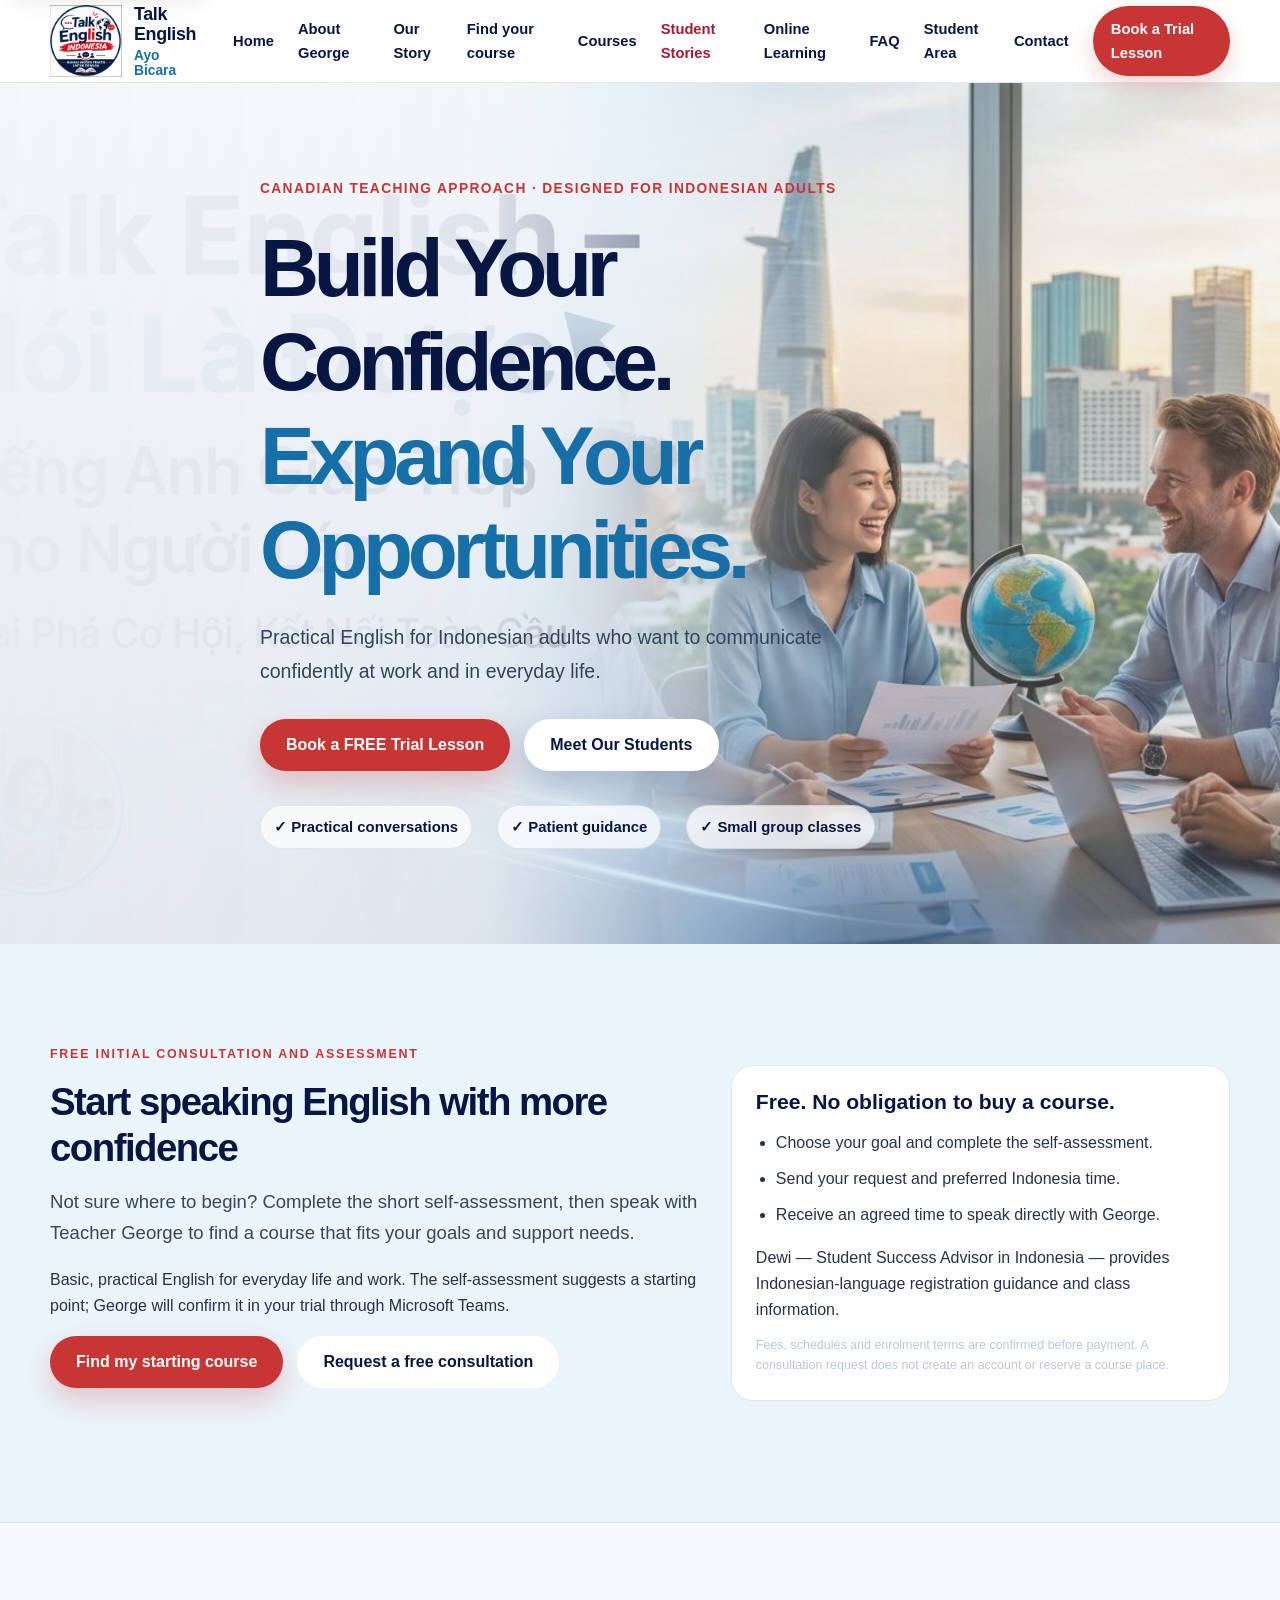
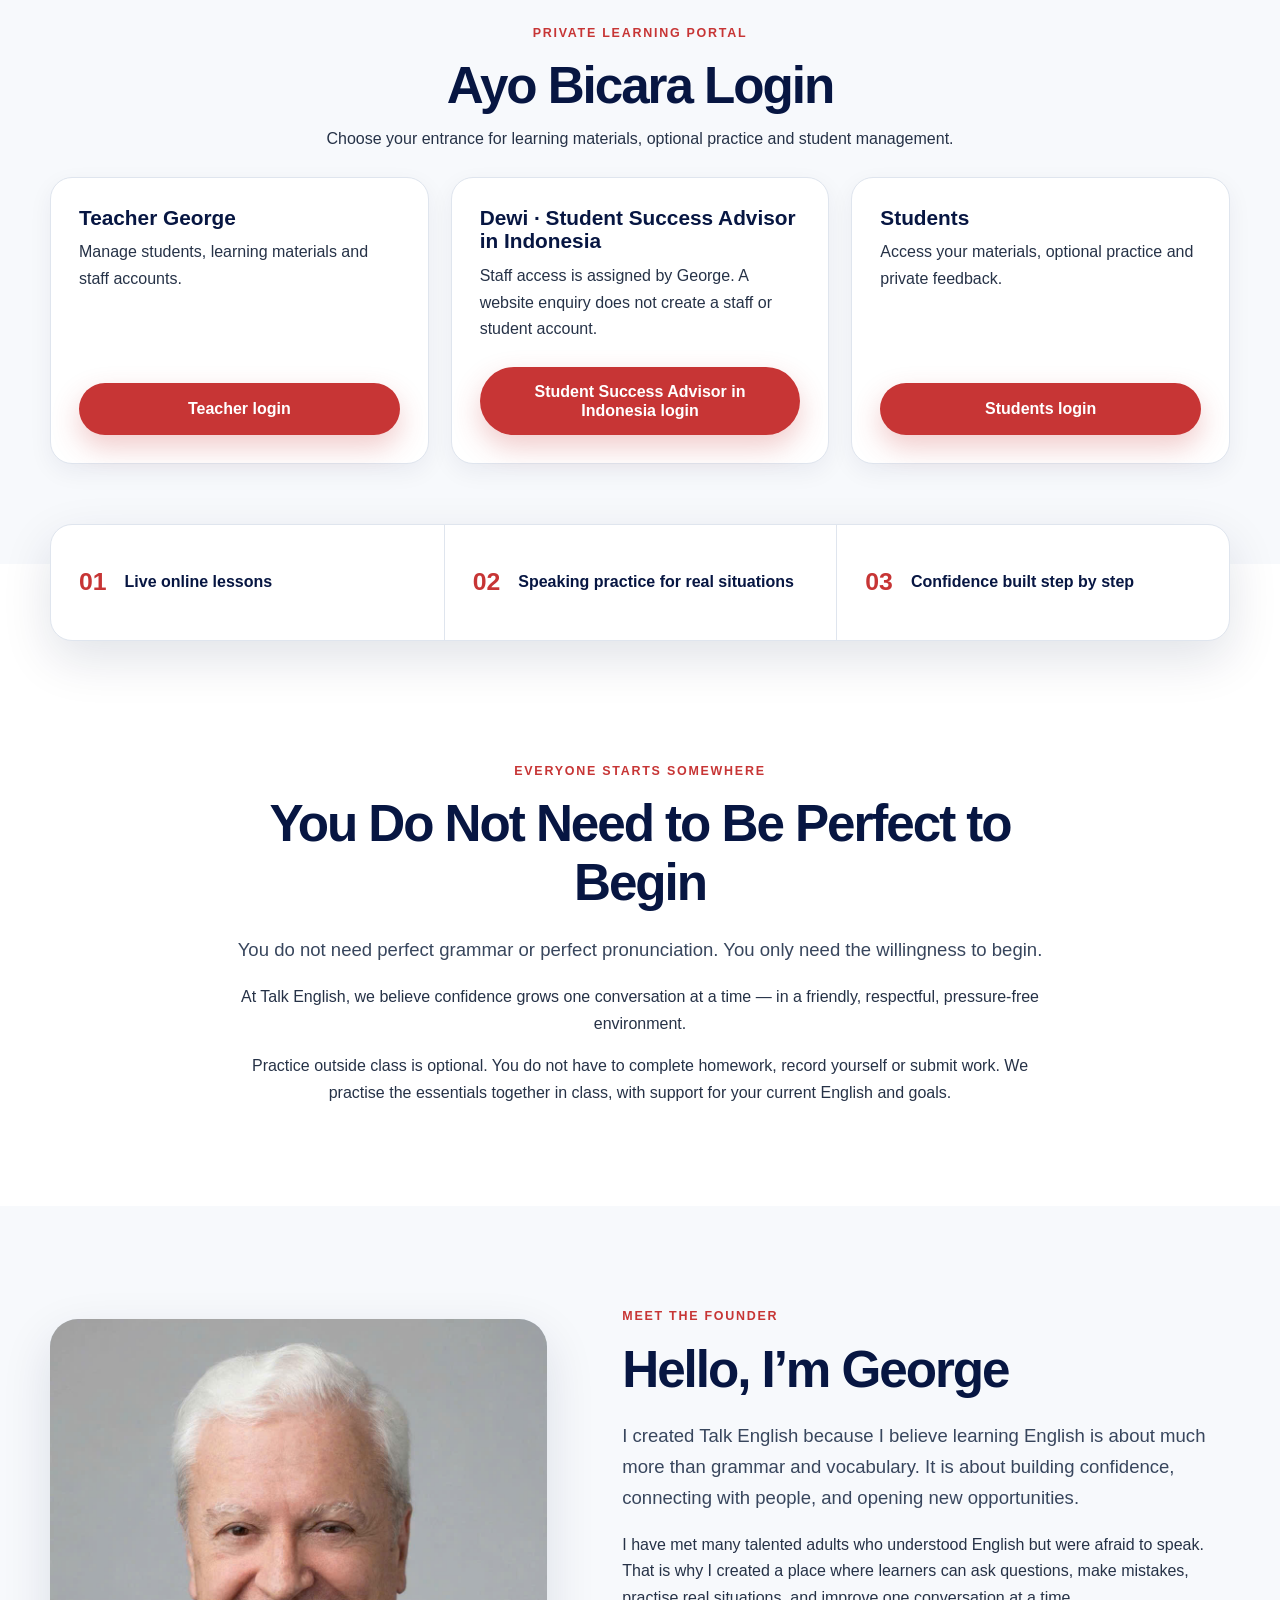
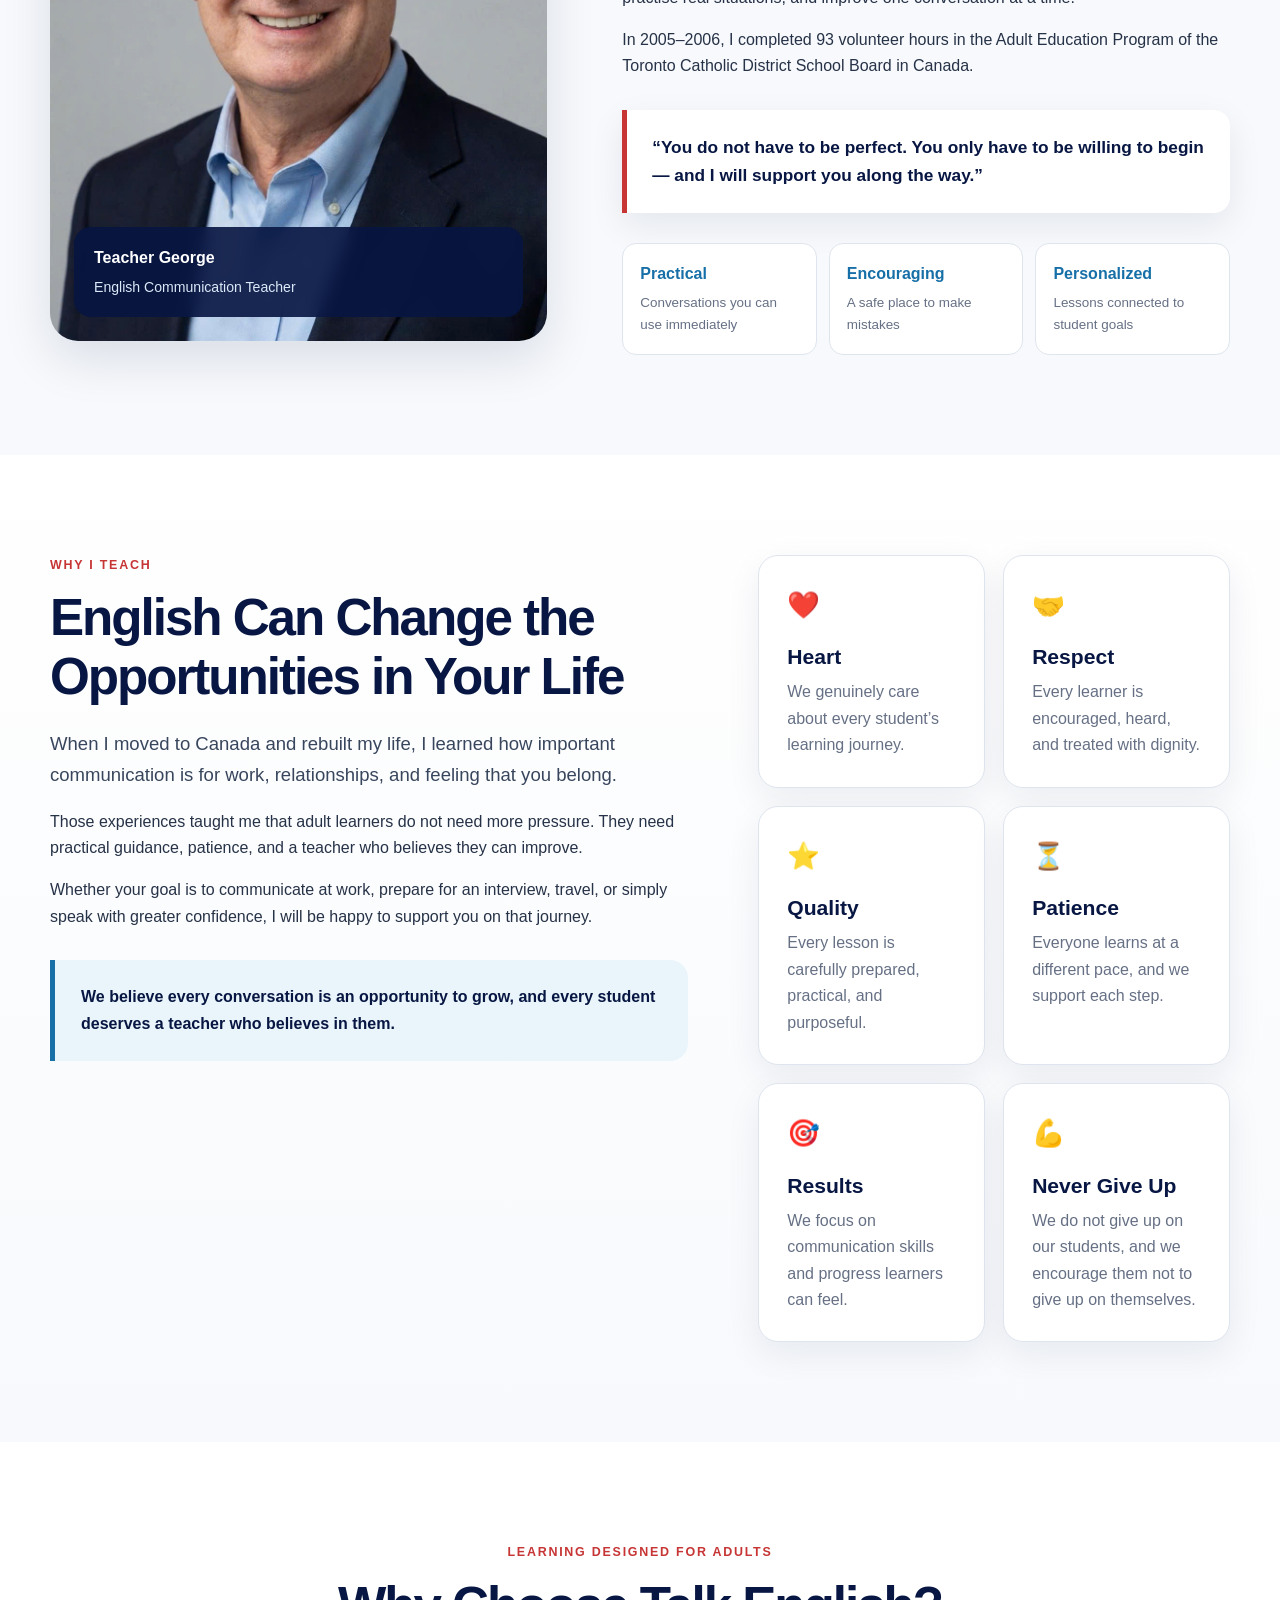
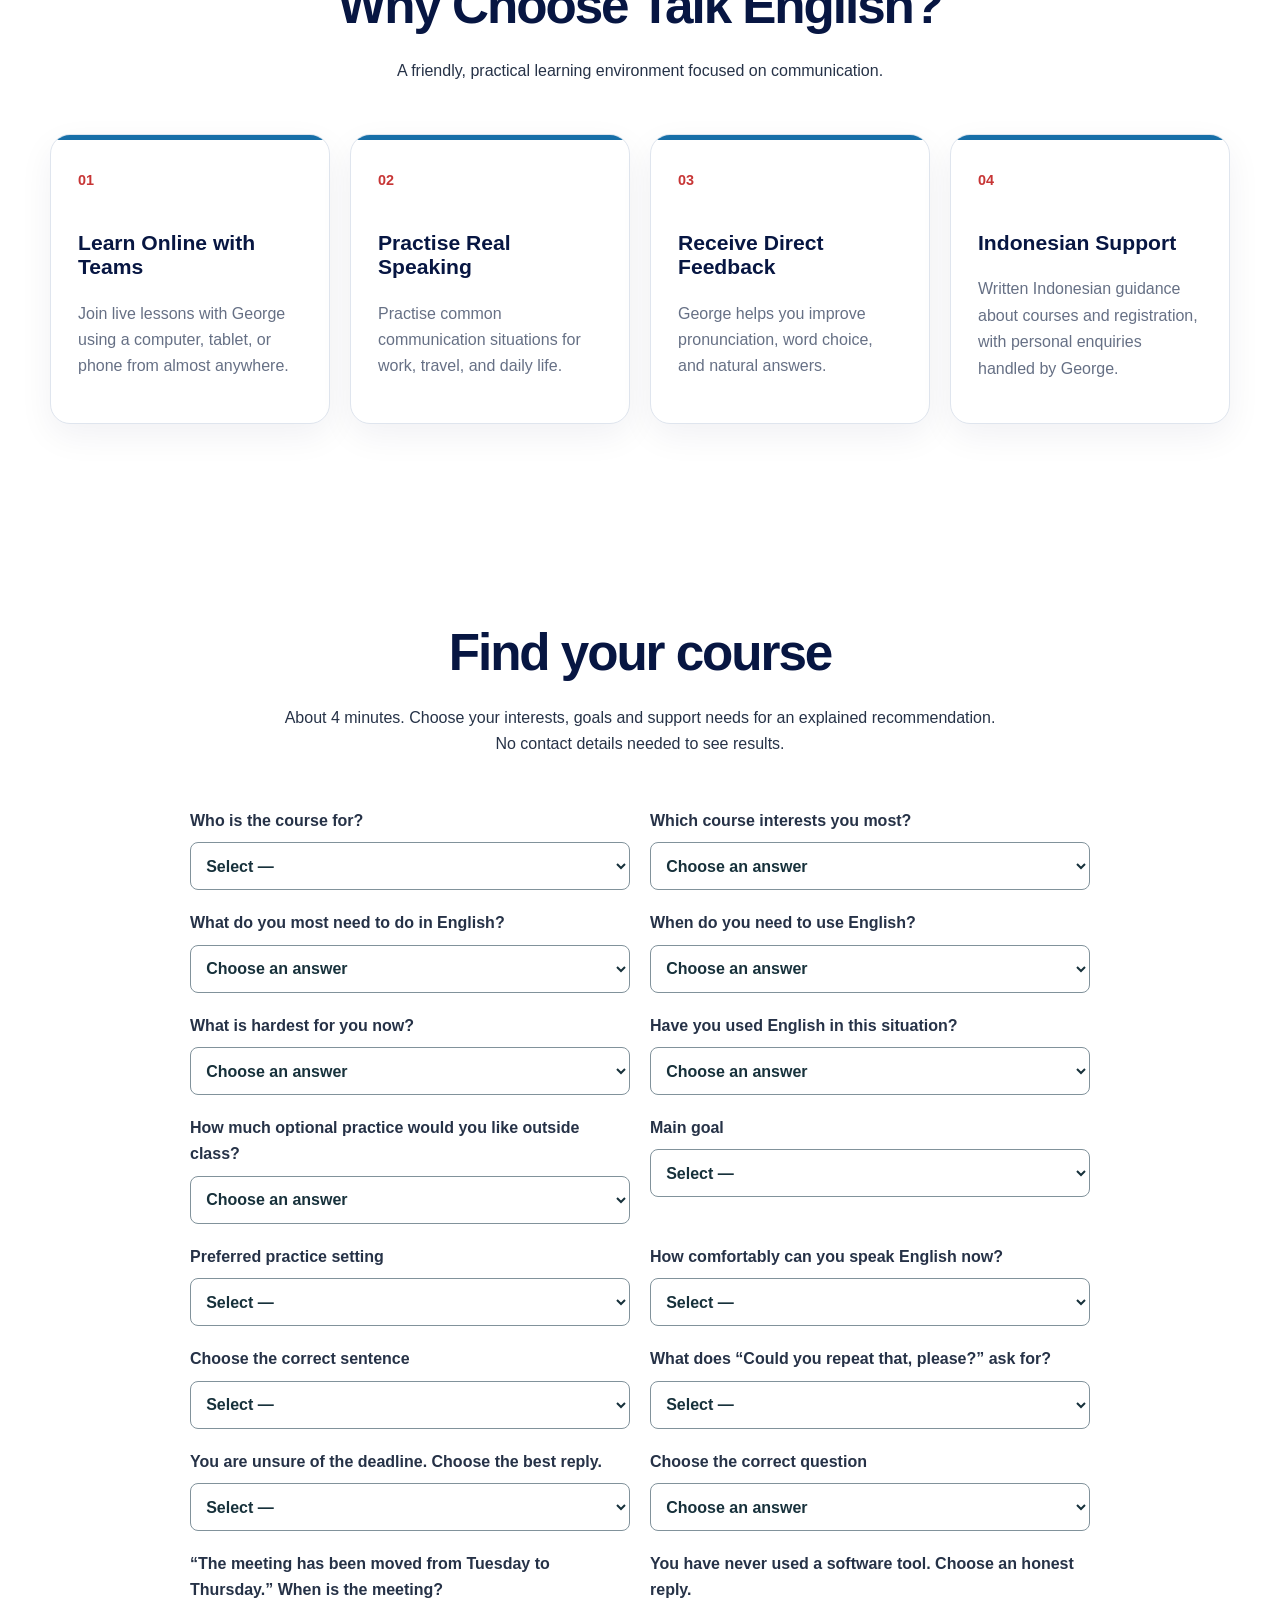
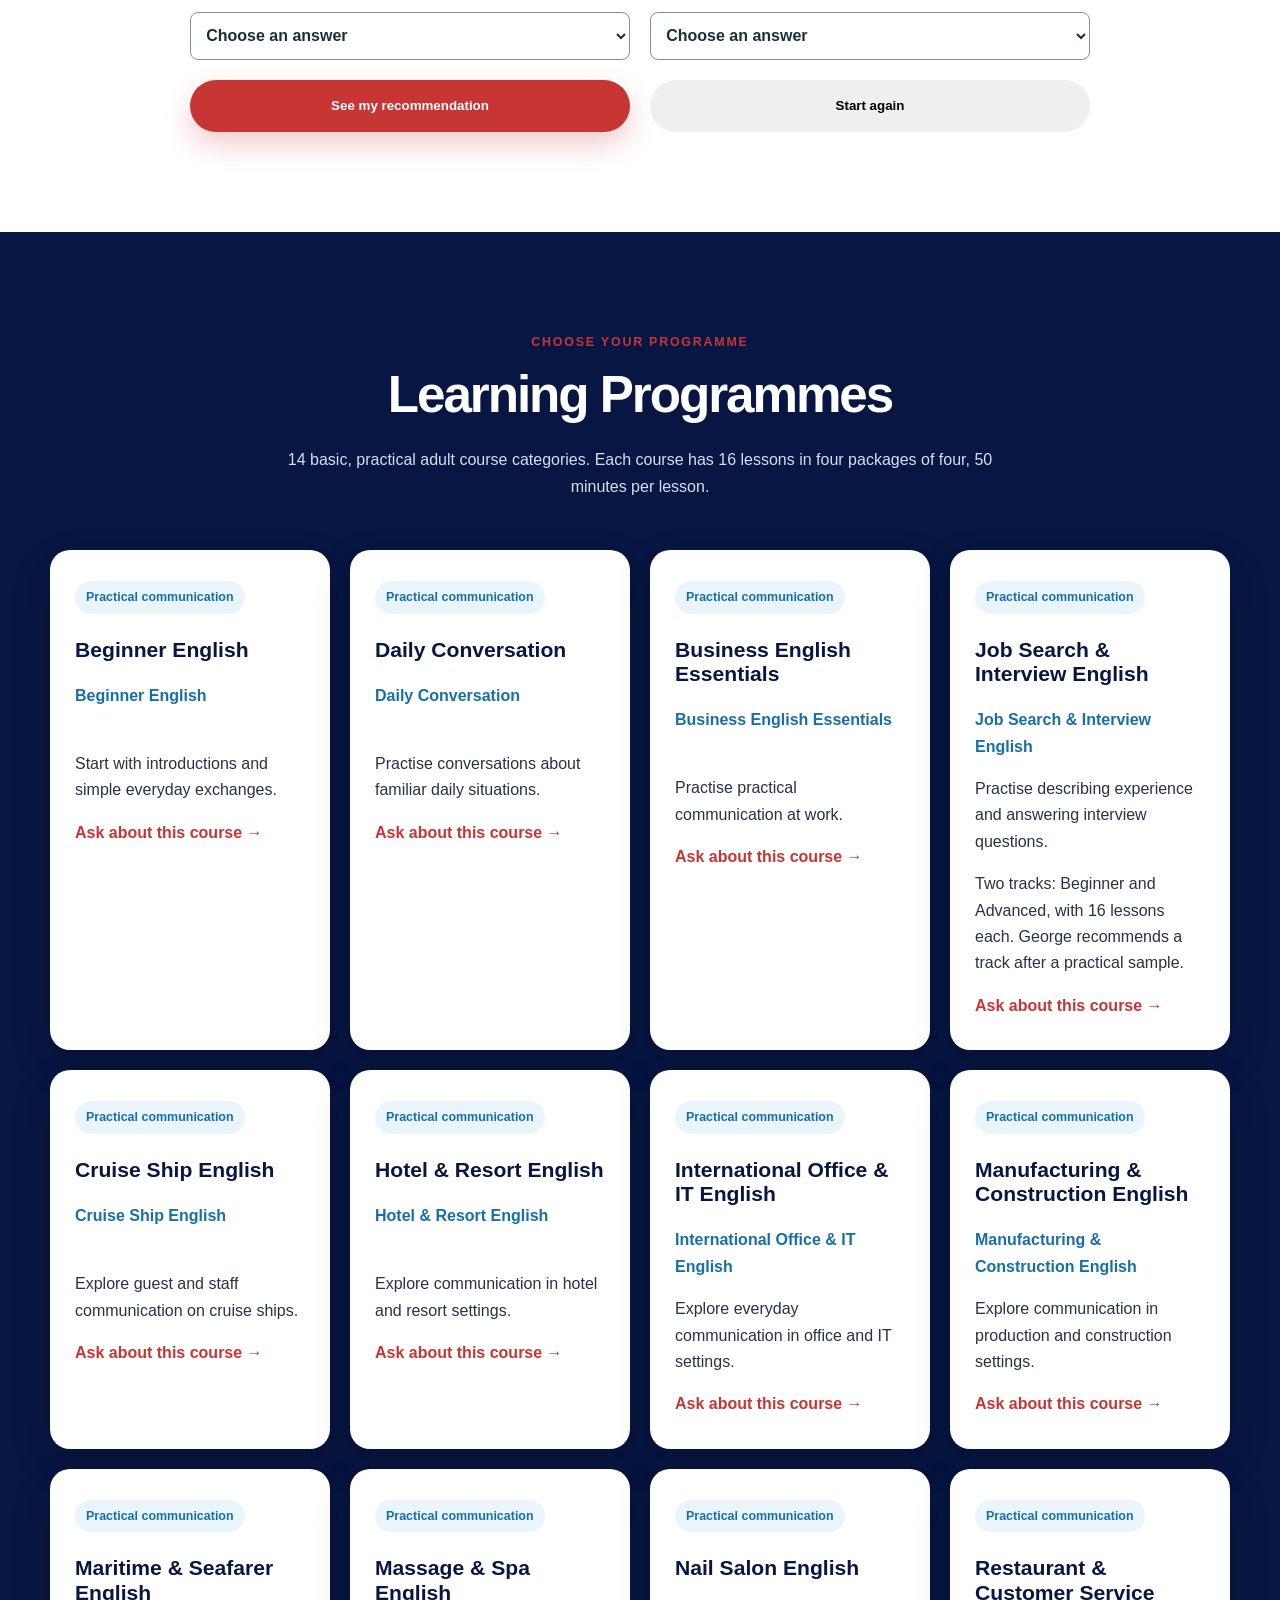
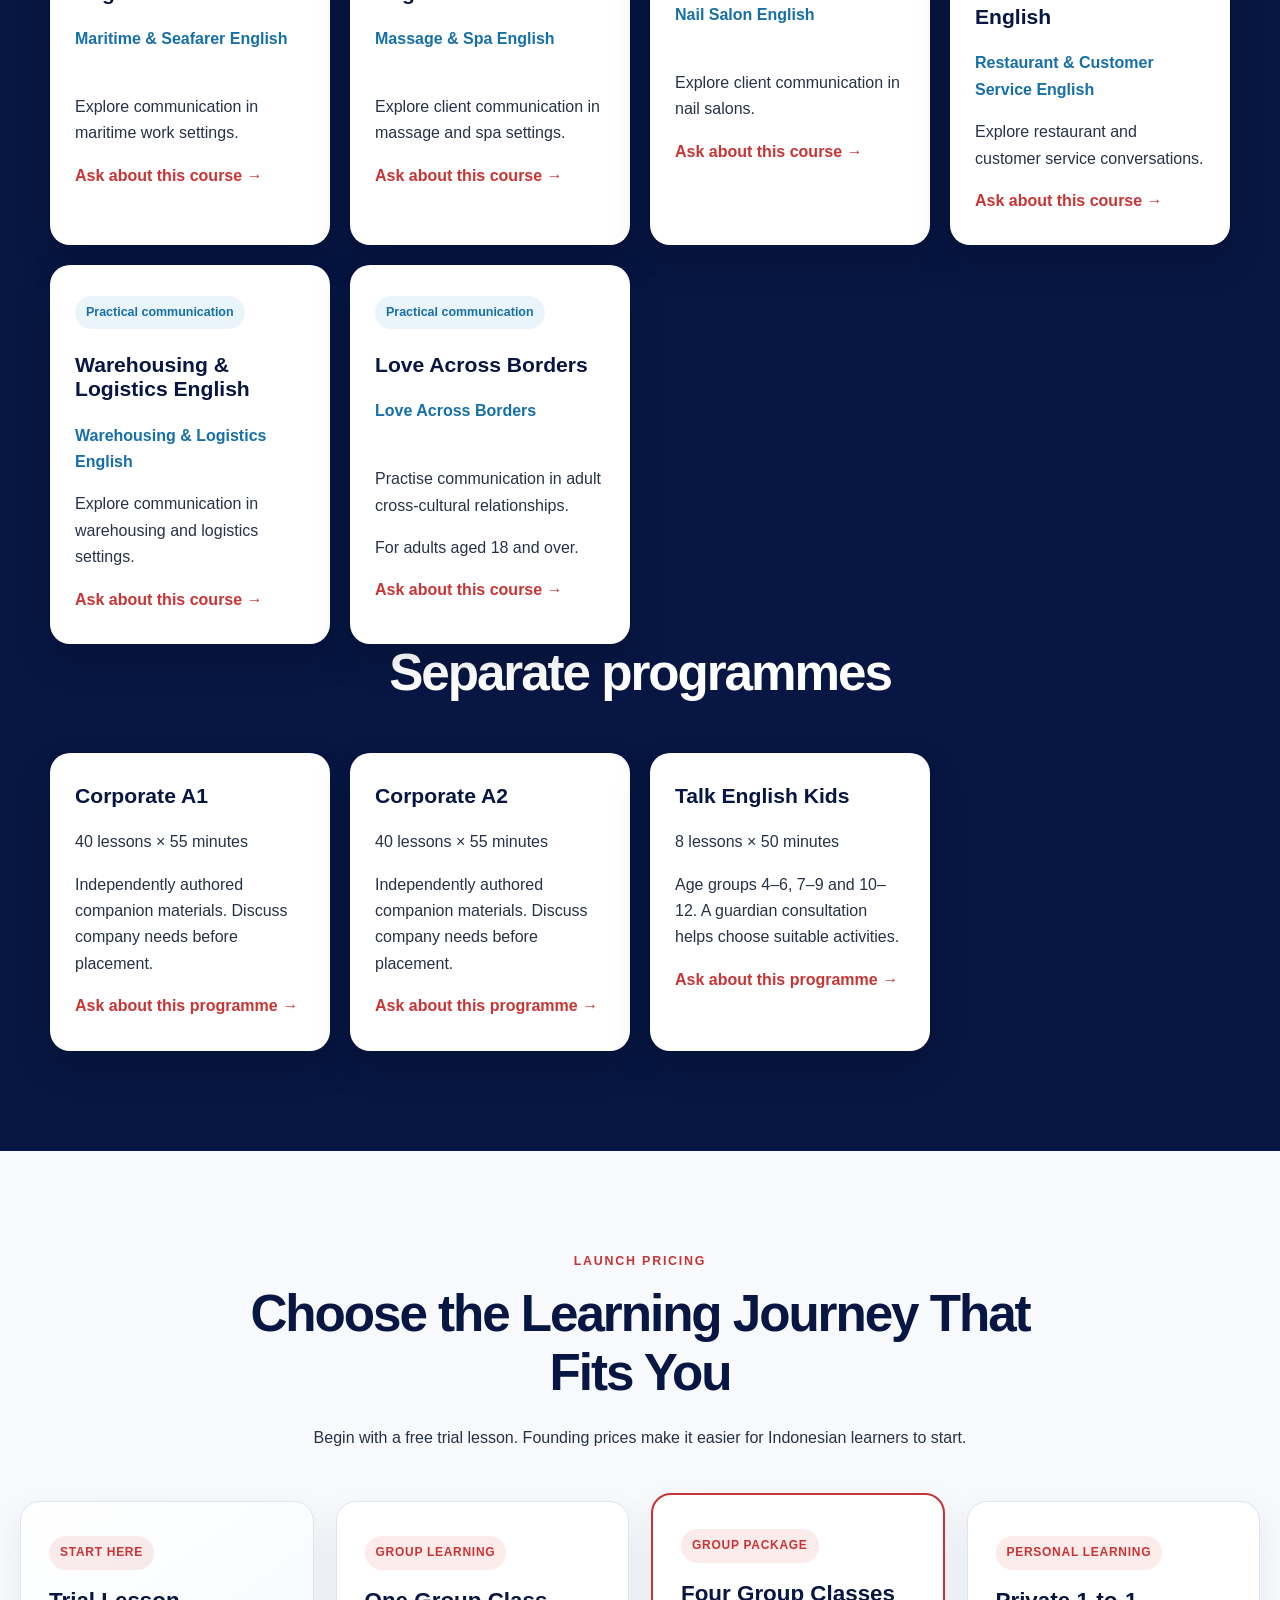
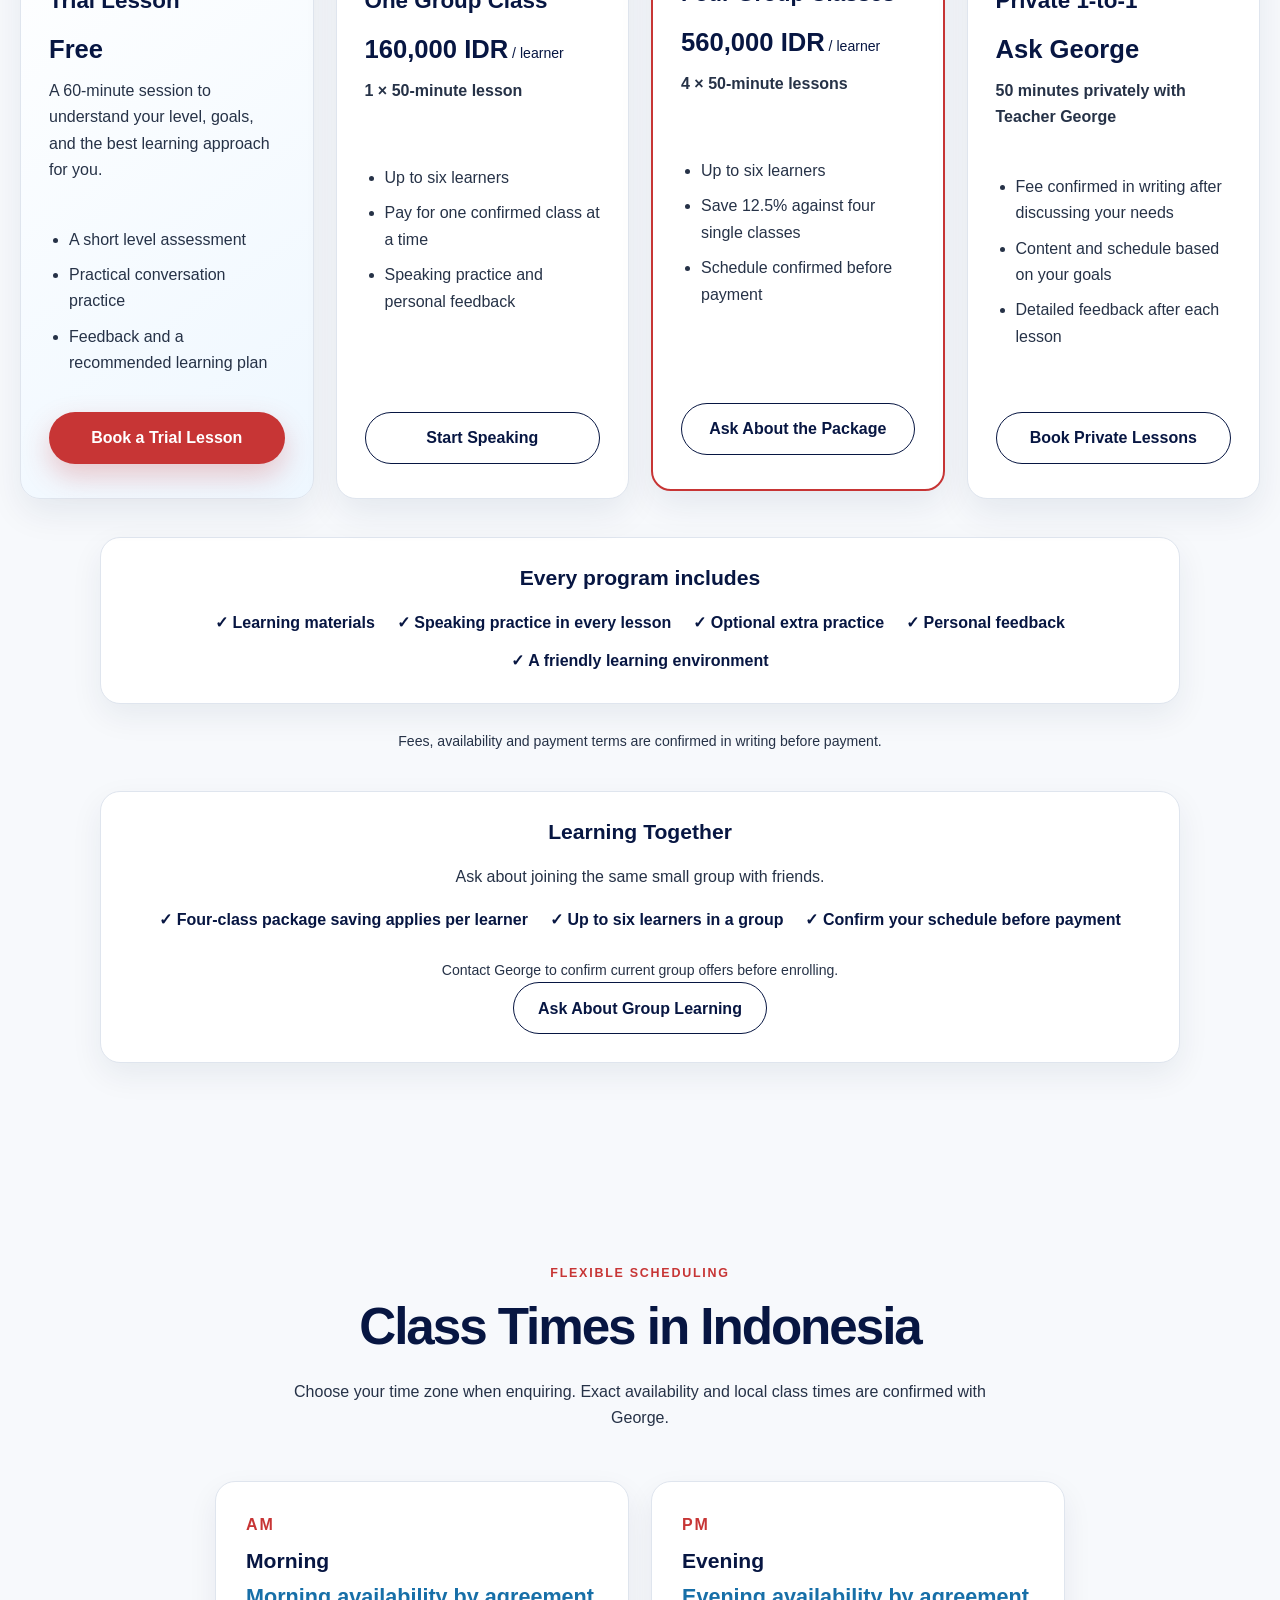
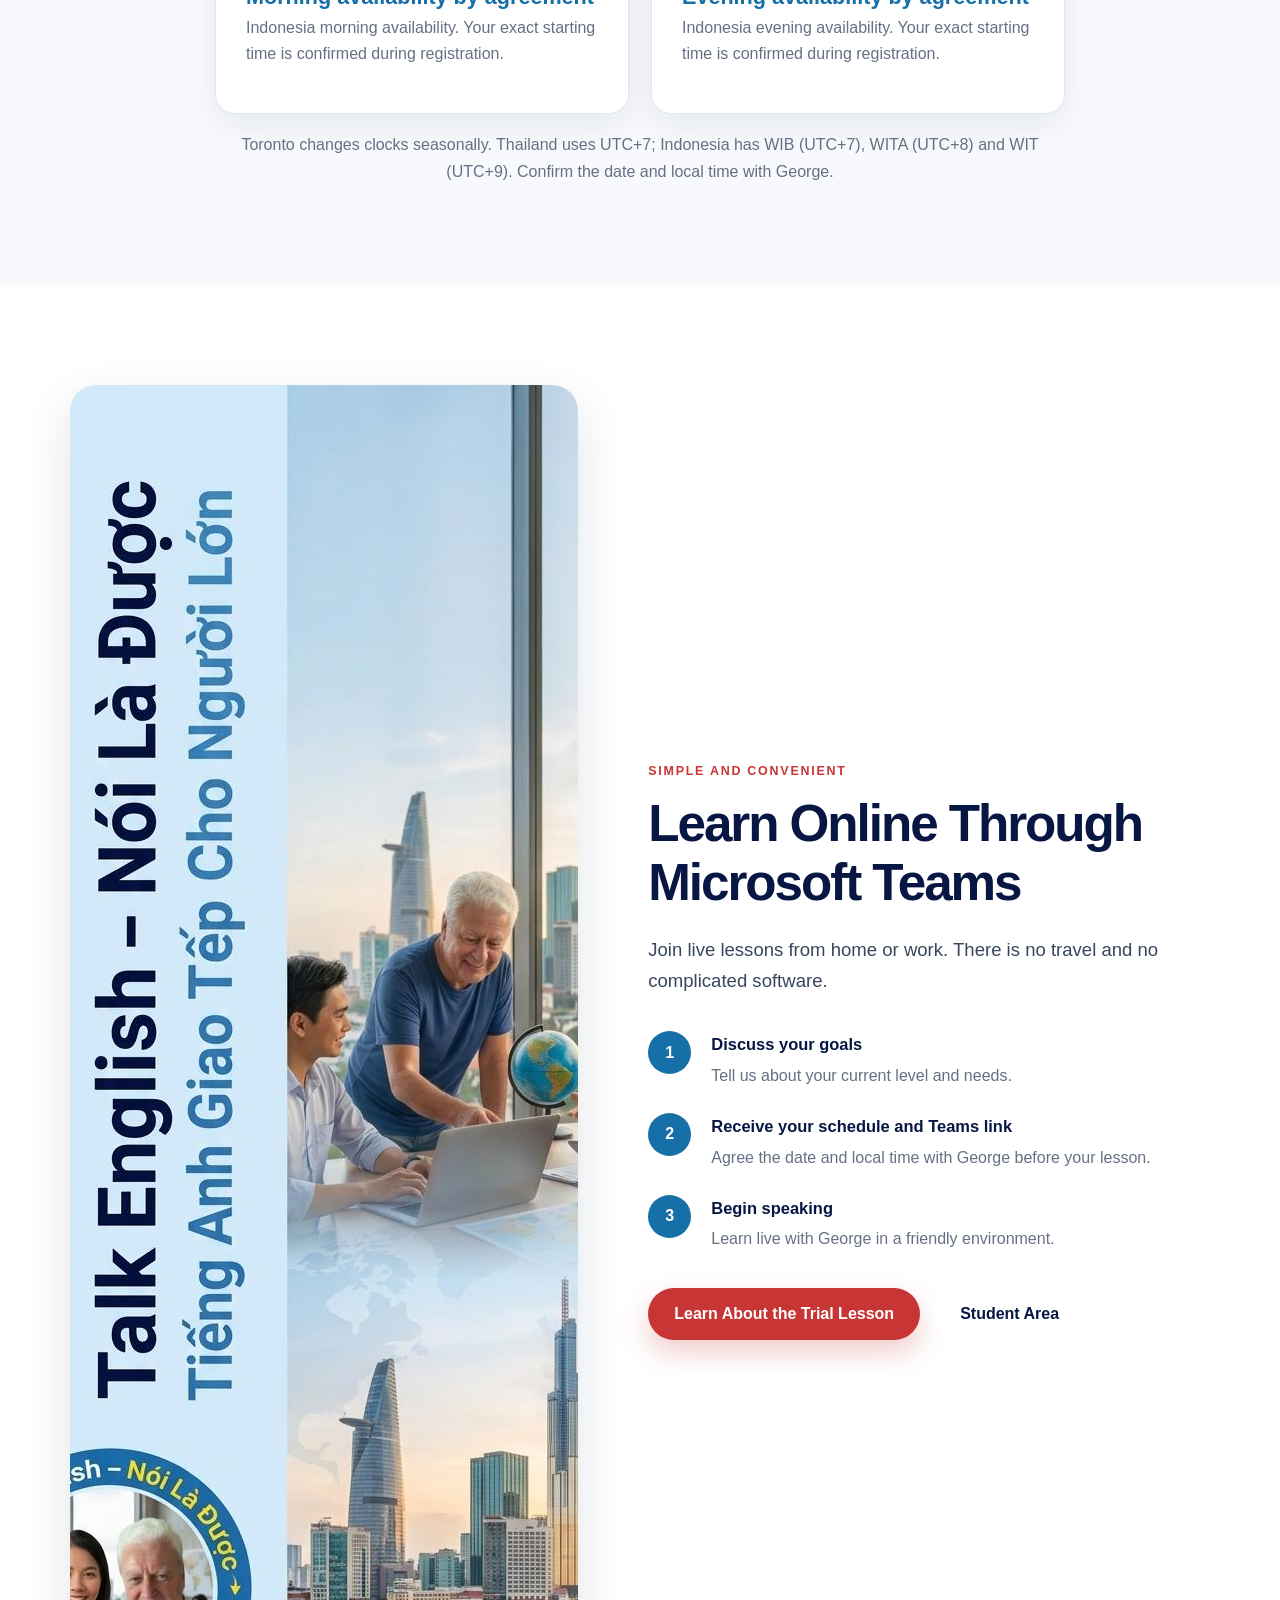
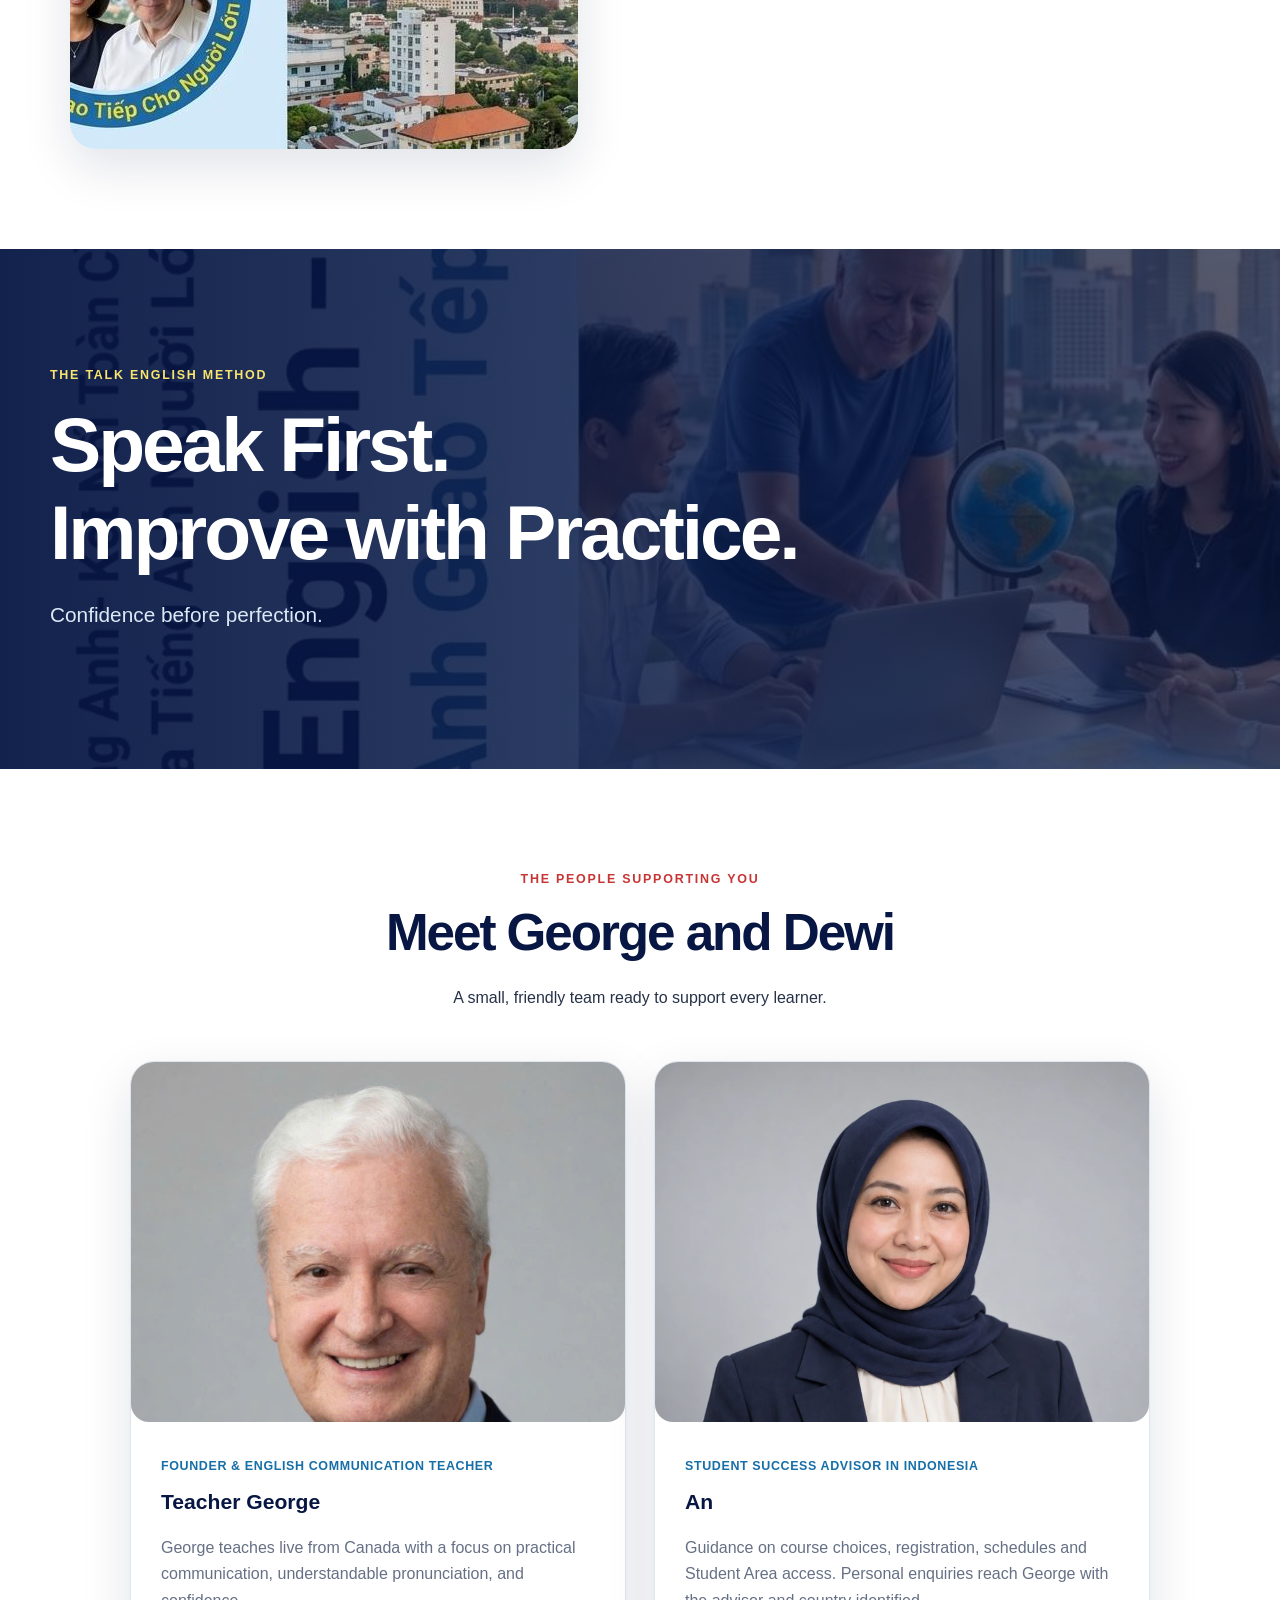
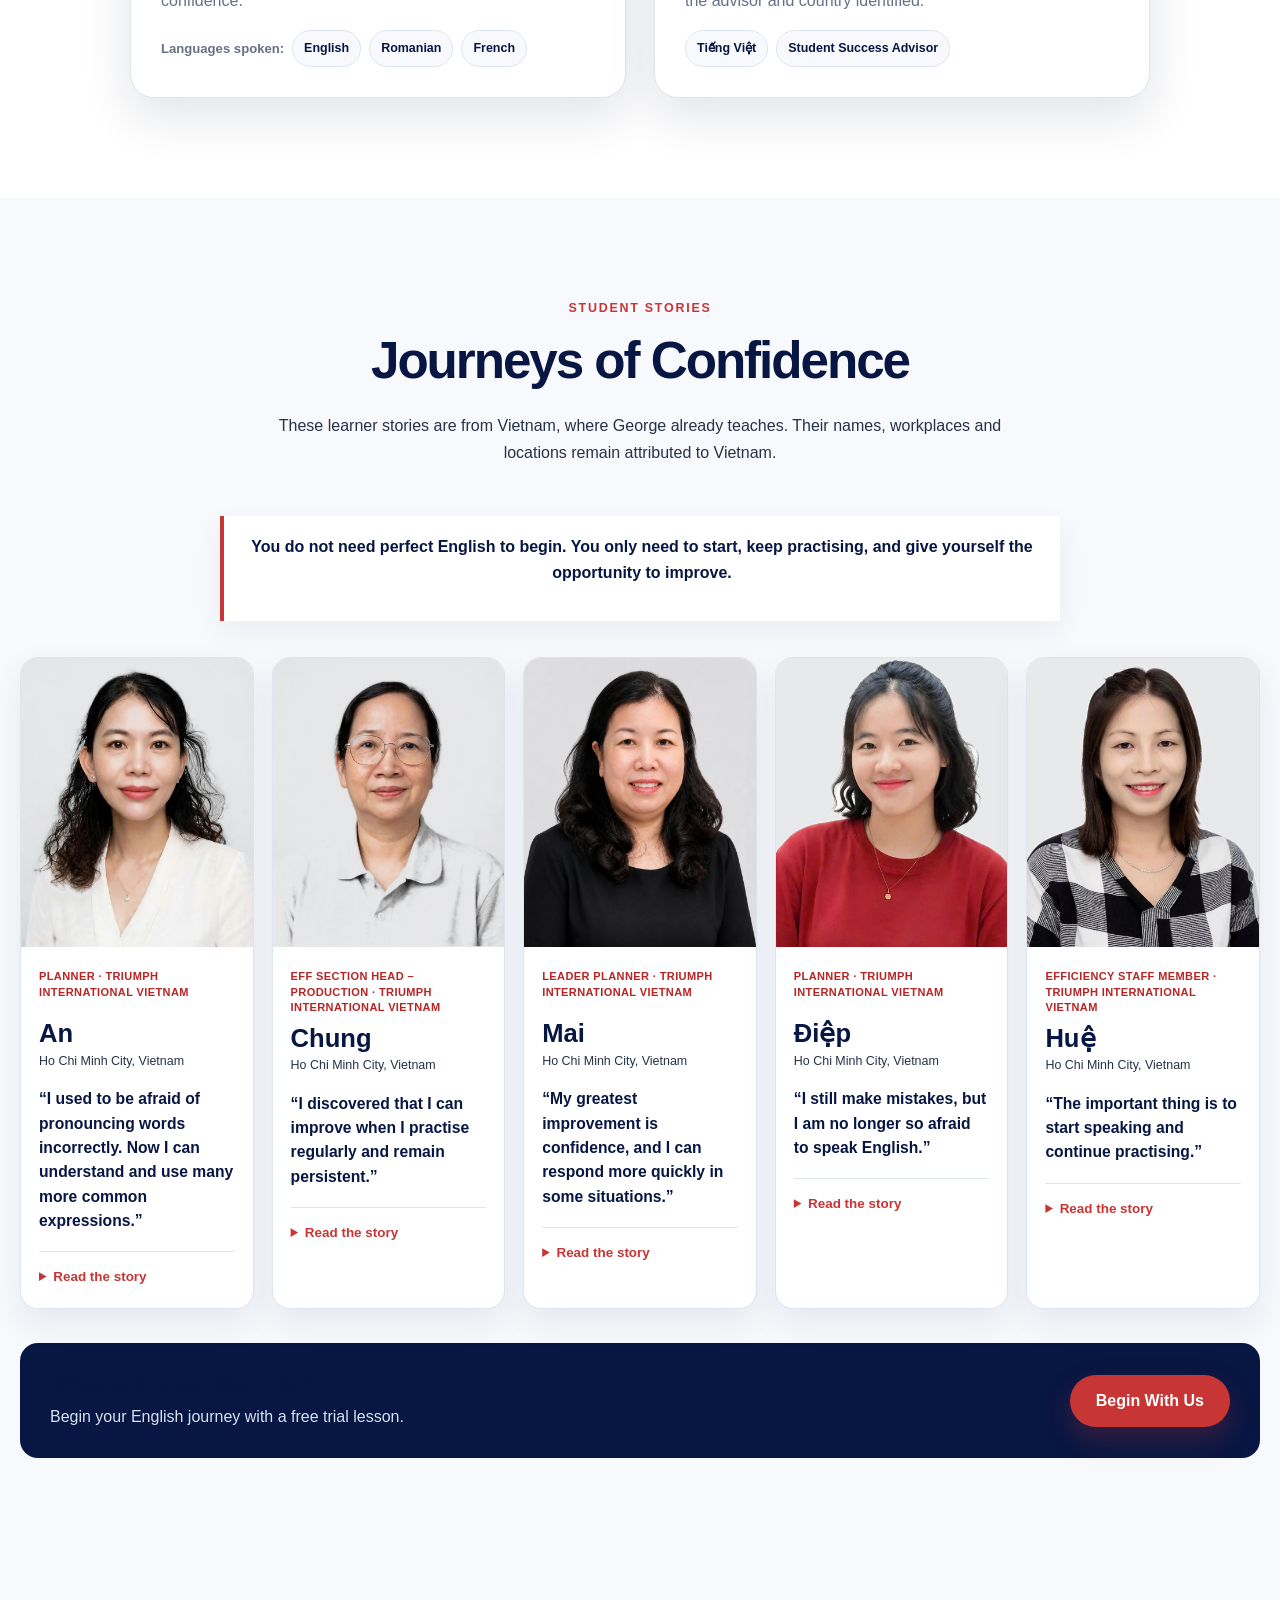
==== index.html @ 24960e41 "Restore Vietnam design structure as unpublished English review baseline" ====
<!DOCTYPE html>
<html lang="en">
<head>
<meta charset="utf-8">
<meta content="width=device-width, initial-scale=1.0" name="viewport">
<meta content="Practical online English communication lessons for Indonesian adults with Teacher George through Microsoft Teams." name="description">
<title>Ayo Bicara – Talk English | Practical English for Adults</title>
<link href="https://ayobicara.com/" rel="canonical">
<meta content="https://ayobicara.com/" property="og:url">
<meta content="website" property="og:type">
<meta content="Ayo Bicara – Talk English" property="og:title">
<meta content="Practical online English communication lessons for Indonesian adults with Teacher George through Microsoft Teams." property="og:description">
<meta content="id_ID" property="og:locale">
<script type="application/ld+json">{
  "@context": "https://schema.org",
  "@type": "EducationalOrganization",
  "name": "Ayo Bicara – Talk English",
  "alternateName": "Talk English Academy",
  "url": "https://ayobicara.com/",
  "email": "info@ayobicara.com",
  "areaServed": {
    "@type": "Country",
    "name": "Indonesia"
  },
  "founder": {
    "@type": "Person",
    "name": "George",
    "jobTitle": "English Communication Coach"
  },
  "contactPoint": {
    "@type": "ContactPoint",
    "contactType": "student registration and support",
    "email": "info@ayobicara.com",
    "availableLanguage": [
      "English",
      "Indonesian"
    ],
    "areaServed": "ID"
  }
}</script>
<link href="css/style.css?v=20261010-logo" rel="stylesheet">
<script defer src="js/script.js?v=20261006-portal"></script>
<meta content="#a71930" name="theme-color"><meta content="light" name="color-scheme"><script>window.countryConfig={"country": "Indonesia", "slug": "indonesia", "lang": "id", "domain": "ayobicara.com", "advisor": "Dewi", "title": "Student Success Advisor in Indonesia", "zone": "Asia/Jakarta", "zoneLabel": "WIB - Jakarta (UTC+7)", "single": 160000, "bundle": 560000, "currency": "IDR", "locale": "id_ID", "info": "info@ayobicara.com", "teacher": "george@ayobicara.com", "whatsapp": "16475512695", "release": "20261023-parity-v1"};</script><script>window.countryConfig={"country": "Indonesia", "slug": "indonesia", "lang": "id", "domain": "ayobicara.com", "advisor": "Dewi", "title": "Student Success Advisor in Indonesia", "zone": "Asia/Jakarta", "zoneLabel": "WIB - Jakarta (UTC+7)", "single": 160000, "bundle": 560000, "currency": "IDR", "locale": "id_ID", "info": "info@ayobicara.com", "teacher": "george@ayobicara.com", "whatsapp": "16475512695", "release": "20261023-parity-v1"};</script></head>
<body id="top"><a class="skip-link" href="#main-content">Skip to main content</a>
<header class="site-header">
<div class="header-container">
<a aria-label="Talk English – Trang chủ" class="brand" href="#top">
<img alt="Talk English · Indonesia" class="site-logo" decoding="async" height="1024" loading="eager" src="images/country-logo.webp" width="1024">
<span class="brand-copy">
<strong data-i18n="brand_name">Talk English</strong>
<small data-i18n="brand_tagline">Ayo Bicara</small>
</span>
</a>
<button aria-controls="main-navigation" aria-expanded="false" aria-label="Open menu" class="menu-toggle" data-i18n-aria="menu_open" type="button">
<span></span>
<span></span>
<span></span>
</button>
<nav aria-label="Điều hướng chính" class="main-navigation" id="main-navigation">
<a data-i18n="nav_home" href="#top">Home</a>
<a data-i18n="nav_about" href="#george">About George</a>
<a data-i18n="nav_story" href="#story">Our Story</a>
<a href="#self-assessment"><span class="assessment-en" style="display:inline">Find your course</span></a>
<a data-i18n="nav_courses" href="#courses">Courses</a>
<a data-i18n="nav_students" href="#student-stories">Student Stories</a>
<a data-i18n="nav_online" href="#online">Online Learning</a>
<a data-i18n="nav_faq" href="#faq">FAQ</a>
<a data-i18n="nav_portal" href="#portal-login">Student Area</a>
<a data-i18n="nav_contact" href="#contact">Contact</a>
<a class="nav-cta" data-i18n="nav_trial" href="#trial-form">Book a Trial Lesson</a>
</nav>
</div>
</header>
<main id="main-content" tabindex="-1">
<section aria-labelledby="hero-title" class="hero">
<div class="hero-overlay"></div>
<div class="hero-content">
<p class="eyebrow" data-i18n="hero_eyebrow">Canadian teaching approach · Designed for Indonesian adults</p>
<h1 data-i18n="hero_title" id="hero-title">Build Your Confidence.<br><span>Expand Your Opportunities.</span></h1>
<p class="hero-intro" data-i18n="hero_intro">Practical English for Indonesian adults who want to communicate confidently at work and in everyday life.</p>
<div class="hero-actions">
<a class="button button-primary" data-i18n="trial_button" href="#trial-form">Book a FREE Trial Lesson</a>
<a class="button button-light" data-i18n="meet_students_button" href="#student-stories">Meet Our Students</a>
</div>
<div aria-label="Điểm nổi bật" class="hero-points">
<span data-i18n="hero_point_1">✓ Practical conversations</span>
<span data-i18n="hero_point_2">✓ Patient guidance</span>
<span data-i18n="hero_point_3">✓ Small group classes</span>
</div>
</div>
</section>
<section aria-labelledby="free-assessment-heading" class="section free-assessment-promo" id="free-assessment">
<div class="free-assessment-inner">
<div><p class="section-label" data-i18n="promo_label">Free initial consultation and assessment</p>
<h2 id="free-assessment-heading" data-i18n="promo_title">Start speaking English with more confidence</h2>
<p class="lead" data-i18n="promo_intro">Not sure where to begin? Complete the short self-assessment, then speak with Teacher George to find a course that fits your goals and support needs.</p>
<p data-i18n="promo_practical">Basic, practical English for everyday life and work. The self-assessment suggests a starting point; George will confirm it in your trial through Microsoft Teams.</p>
<div class="hero-actions"><a class="button button-primary" href="#self-assessment" data-i18n="promo_find">Find my starting course</a><a class="button button-secondary" href="#trial-form" data-i18n="promo_register">Request a free consultation</a></div></div>
<div class="free-assessment-details"><h3 data-i18n="promo_free">Free. No obligation to buy a course.</h3><ul><li data-i18n="promo_step_1">Choose your goal and complete the self-assessment.</li><li data-i18n="promo_step_2">Send your request and preferred Indonesia time.</li><li data-i18n="promo_step_3">Receive an agreed time to speak directly with George.</li></ul><p data-i18n="promo_an">Dewi — Student Success Advisor in Indonesia — provides Indonesian-language registration guidance and class information.</p><p class="form-note" data-i18n="promo_terms">Fees, schedules and enrolment terms are confirmed before payment. A consultation request does not create an account or reserve a course place.</p></div>
</div></section>
<section aria-labelledby="portal-login-title" class="section portal-login-section" id="portal-login">
<div class="portal-login-heading"><p class="section-label" data-i18n="portal_label">Private learning portal</p><h2 id="portal-login-title" data-i18n="portal_title">Ayo Bicara Login</h2><p data-i18n="portal_intro">Choose your entrance for learning materials, optional practice and student management.</p></div>
<div class="portal-login-grid">
<article class="portal-login-card">
<h3 data-i18n="portal_teacher_title">Teacher George</h3>
<p data-i18n="portal_teacher_copy">Manage students, learning materials and staff accounts.</p>
<a class="button button-primary" data-i18n="portal_teacher_login" href="https://noiladuoc-students.pages.dev">Teacher login</a>
</article>
<article class="portal-login-card">
<h3 data-i18n="portal_advisor_title">Dewi · Student Success Advisor in Indonesia</h3>
<p data-i18n="portal_advisor_copy">Staff access is assigned by George. A website enquiry does not create a staff or student account.</p>
<a class="button button-primary" data-i18n="portal_advisor_login" href="https://noiladuoc-students.pages.dev">Student Success Advisor in Indonesia login</a>
</article>
<article class="portal-login-card">
<h3 data-i18n="portal_student_title">Students</h3>
<p data-i18n="portal_student_copy">Access your materials, optional practice and private feedback.</p>
<a class="button button-primary" data-i18n="portal_student_login" href="https://noiladuoc-students.pages.dev">Students login</a>
</article>
</div>
</section>
<section aria-label="Thông tin chương trình" class="trust-strip">
<div>
<strong>01</strong>
<span data-i18n="trust_1">Live online lessons</span>
</div>
<div>
<strong>02</strong>
<span data-i18n="trust_2">Speaking practice for real situations</span>
</div>
<div>
<strong>03</strong>
<span data-i18n="trust_3">Confidence built step by step</span>
</div>
</section>
<section aria-labelledby="section-1" class="section intro-section">
<div class="narrow-copy">
<p class="section-label" data-i18n="intro_label">Everyone starts somewhere</p>
<h2 data-i18n="intro_title" id="section-1">You Do Not Need to Be Perfect to Begin</h2>
<p class="lead" data-i18n="intro_lead">You do not need perfect grammar or perfect pronunciation. You only need the willingness to begin.</p>
<p data-i18n="intro_body">At Talk English, we believe confidence grows one conversation at a time — in a friendly, respectful, pressure-free environment.</p>
<p data-i18n="practice_policy">Practice outside class is optional. You do not have to complete homework, record yourself or submit work. We practise the essentials together in class, with support for your current English and goals.</p>
</div>
</section>
<section aria-labelledby="section-2" class="section about-section" id="george">
<div class="section-grid about-grid">
<div class="portrait-frame">
<img alt="Teacher George" class="george-photo" decoding="async" height="1280" loading="lazy" src="images/Contact%20George.jpg" width="1024">
<div class="portrait-badge">
<strong data-i18n="george_name">Teacher George</strong>
<span data-i18n="george_role">English Communication Teacher</span>
</div>
</div>
<div class="about-copy">
<p class="section-label" data-i18n="about_label">Meet the founder</p>
<h2 data-i18n="about_title" id="section-2">Hello, I’m George</h2>
<p class="lead" data-i18n="about_lead">I created Talk English because I believe learning English is about much more than grammar and vocabulary. It is about building confidence, connecting with people, and opening new opportunities.</p>
<p data-i18n="about_body">I have met many talented adults who understood English but were afraid to speak. That is why I created a place where learners can ask questions, make mistakes, practise real situations, and improve one conversation at a time.</p>
<p data-i18n="george_experience">In 2005–2006, I completed 93 volunteer hours in the Adult Education Program of the Toronto Catholic District School Board in Canada.</p>
<blockquote data-i18n="about_quote">“You do not have to be perfect. You only have to be willing to begin — and I will support you along the way.”</blockquote>
<div class="feature-list">
<div>
<strong data-i18n="feature_1_title">Practical</strong>
<span data-i18n="feature_1_body">Conversations you can use immediately</span>
</div>
<div>
<strong data-i18n="feature_2_title">Encouraging</strong>
<span data-i18n="feature_2_body">A safe place to make mistakes</span>
</div>
<div>
<strong data-i18n="feature_3_title">Personalized</strong>
<span data-i18n="feature_3_body">Lessons connected to student goals</span>
</div>
</div>
</div>
</div>
</section>
<section aria-labelledby="section-3" class="section founder-story-section" id="story">
<div class="founder-story-grid">
<div class="founder-story-copy">
<p class="section-label" data-i18n="story_label">Why I teach</p>
<h2 data-i18n="story_title" id="section-3">English Can Change the Opportunities in Your Life</h2>
<p class="lead" data-i18n="story_lead">When I moved to Canada and rebuilt my life, I learned how important communication is for work, relationships, and feeling that you belong.</p>
<p data-i18n="story_body_1">Those experiences taught me that adult learners do not need more pressure. They need practical guidance, patience, and a teacher who believes they can improve.</p>
<p data-i18n="story_body_2">Whether your goal is to communicate at work, prepare for an interview, travel, or simply speak with greater confidence, I will be happy to support you on that journey.</p>
<div class="story-highlight" data-i18n="story_highlight">We believe every conversation is an opportunity to grow, and every student deserves a teacher who believes in them.</div>
</div>
<div class="founder-values"><article><span>❤️</span><h3 data-i18n="value_1_title">Heart</h3><p data-i18n="value_1_body">We genuinely care about every student’s learning journey.</p></article><article><span>🤝</span><h3 data-i18n="value_2_title">Respect</h3><p data-i18n="value_2_body">Every learner is encouraged, heard, and treated with dignity.</p></article><article><span>⭐</span><h3 data-i18n="value_3_title">Quality</h3><p data-i18n="value_3_body">Every lesson is carefully prepared, practical, and purposeful.</p></article><article><span>⏳</span><h3 data-i18n="value_4_title">Patience</h3><p data-i18n="value_4_body">Everyone learns at a different pace, and we support each step.</p></article><article><span>🎯</span><h3 data-i18n="value_5_title">Results</h3><p data-i18n="value_5_body">We focus on communication skills and progress learners can feel.</p></article><article><span>💪</span><h3 data-i18n="value_6_title">Never Give Up</h3><p data-i18n="value_6_body">We do not give up on our students, and we encourage them not to give up on themselves.</p></article></div>
</div>
</section>
<section aria-labelledby="section-4" class="section why-section">
<div class="section-heading">
<p class="section-label" data-i18n="why_label">Learning designed for adults</p>
<h2 data-i18n="why_title" id="section-4">Why Choose Talk English?</h2>
<p data-i18n="why_intro">A friendly, practical learning environment focused on communication.</p>
</div>
<div class="card-grid">
<article class="info-card">
<span class="card-number">01</span>
<h3 data-i18n="why_1_title">Learn Online with Teams</h3>
<p data-i18n="why_1_body">Join live lessons with George using a computer, tablet, or phone from almost anywhere.</p>
</article>
<article class="info-card">
<span class="card-number">02</span>
<h3 data-i18n="why_2_title">Practise Real Speaking</h3>
<p data-i18n="why_2_body">Practise common communication situations for work, travel, and daily life.</p>
</article>
<article class="info-card">
<span class="card-number">03</span>
<h3 data-i18n="why_3_title">Receive Direct Feedback</h3>
<p data-i18n="why_3_body">George helps you improve pronunciation, word choice, and natural answers.</p>
</article>
<article class="info-card">
<span class="card-number">04</span>
<h3 data-i18n="why_4_title">Indonesian Support</h3>
<p data-i18n="why_4_body">Written Indonesian guidance about courses and registration, with personal enquiries handled by George.</p>
</article>
</div>
</section>
<section class="section" id="self-assessment" aria-labelledby="assessment-heading"><div class="section-heading"><h2 id="assessment-heading"><span class="assessment-en" style="display:inline">Find your course</span></h2><p><span><span class="assessment-en" style="display:inline">About 4 minutes. Choose your interests, goals and support needs for an explained recommendation. No contact details needed to see results.</span></span></p></div><form id="course-assessment" class="assessment-form"><label data-assessment-group="shared"><span class="assessment-en" style="display:inline">Who is the course for?</span><select name="audience" required><option value="" data-assessment-vi="— Chọn" data-assessment-en="Select —">Select —</option><option value="adult" data-assessment-vi="Người lớn" data-assessment-en="Adult">Adult</option><option value="kids" data-assessment-vi="Trẻ 4–12 tuổi, phụ huynh điền" data-assessment-en="Child aged 4–12, completed by parent">Child aged 4–12, completed by parent</option></select></label><label data-assessment-group="adult"><span class="assessment-en" style="display:inline">Which course interests you most?</span><select required name="interest"><option value="" data-assessment-vi="Chọn câu trả lời" data-assessment-en="Choose an answer">Choose an answer</option><option value="unsure" data-assessment-vi="Chưa biết, giúp tôi chọn" data-assessment-en="Not sure, help me choose">Not sure, help me choose</option><option value="beginner" data-assessment-vi="Tiếng Anh cho người mới bắt đầu" data-assessment-en="Beginner English">Beginner English</option><option value="daily" data-assessment-vi="Tiếng Anh giao tiếp hằng ngày" data-assessment-en="Daily Conversation">Daily Conversation</option><option value="business" data-assessment-vi="Tiếng Anh công việc cơ bản" data-assessment-en="Business English Essentials">Business English Essentials</option><option value="interview" data-assessment-vi="Tiếng Anh tìm việc và phỏng vấn" data-assessment-en="Job Search &amp; Interview English">Job Search &amp; Interview English</option><option value="cruise" data-assessment-vi="Tiếng Anh trên tàu du lịch" data-assessment-en="Cruise Ship English">Cruise Ship English</option><option value="hotel" data-assessment-vi="Tiếng Anh khách sạn và khu nghỉ dưỡng" data-assessment-en="Hotel &amp; Resort English">Hotel &amp; Resort English</option><option value="office-it" data-assessment-vi="Tiếng Anh văn phòng quốc tế và CNTT" data-assessment-en="International Office &amp; IT English">International Office &amp; IT English</option><option value="manufacturing-construction" data-assessment-vi="Tiếng Anh sản xuất và xây dựng" data-assessment-en="Manufacturing &amp; Construction English">Manufacturing &amp; Construction English</option><option value="maritime" data-assessment-vi="Tiếng Anh hàng hải và thuyền viên" data-assessment-en="Maritime &amp; Seafarer English">Maritime &amp; Seafarer English</option><option value="massage-spa" data-assessment-vi="Tiếng Anh massage và spa" data-assessment-en="Massage &amp; Spa English">Massage &amp; Spa English</option><option value="nail" data-assessment-vi="Tiếng Anh tiệm nail" data-assessment-en="Nail Salon English">Nail Salon English</option><option value="restaurant-service" data-assessment-vi="Tiếng Anh nhà hàng và dịch vụ khách hàng" data-assessment-en="Restaurant &amp; Customer Service English">Restaurant &amp; Customer Service English</option><option value="warehousing-logistics" data-assessment-vi="Tiếng Anh kho bãi và logistics" data-assessment-en="Warehousing &amp; Logistics English">Warehousing &amp; Logistics English</option><option value="love-across-borders" data-assessment-vi="Tình yêu xuyên biên giới" data-assessment-en="Love Across Borders">Love Across Borders</option><option value="corporate-a1" data-assessment-vi="Tiếng Anh doanh nghiệp A1" data-assessment-en="Corporate A1">Corporate A1</option><option value="corporate-a2" data-assessment-vi="Tiếng Anh doanh nghiệp A2" data-assessment-en="Corporate A2">Corporate A2</option><option value="kids" data-assessment-vi="Tiếng Anh trẻ em" data-assessment-en="Talk English Kids">Talk English Kids</option></select></label><label data-assessment-group="adult"><span class="assessment-en" style="display:inline">What do you most need to do in English?</span><select required name="task"><option value="" data-assessment-vi="Chọn câu trả lời" data-assessment-en="Choose an answer">Choose an answer</option><option value="daily" data-assessment-vi="Trò chuyện và sinh hoạt" data-assessment-en="Everyday conversations">Everyday conversations</option><option value="interview" data-assessment-vi="Ứng tuyển và trả lời phỏng vấn" data-assessment-en="Apply for jobs and interview">Apply for jobs and interview</option><option value="business" data-assessment-vi="Họp, email và trao đổi với đồng nghiệp" data-assessment-en="Meetings, emails and colleagues">Meetings, emails and colleagues</option><option value="service" data-assessment-vi="Trao đổi với khách hàng" data-assessment-en="Speak with customers">Speak with customers</option><option value="relationship" data-assessment-vi="Giao tiếp với người yêu hoặc bạn đời khác văn hóa, từ 18 tuổi" data-assessment-en="Communicate with a partner across cultures, age 18+">Communicate with a partner across cultures, age 18+</option></select></label><label data-assessment-group="adult"><span class="assessment-en" style="display:inline">When do you need to use English?</span><select required name="urgency"><option value="" data-assessment-vi="Chọn câu trả lời" data-assessment-en="Choose an answer">Choose an answer</option><option value="now" data-assessment-vi="Trong tháng này" data-assessment-en="This month">This month</option><option value="soon" data-assessment-vi="Trong 1–3 tháng" data-assessment-en="In 1–3 months">In 1–3 months</option><option value="later" data-assessment-vi="Chưa có hạn cụ thể" data-assessment-en="No fixed deadline">No fixed deadline</option></select></label><label data-assessment-group="adult"><span class="assessment-en" style="display:inline">What is hardest for you now?</span><select required name="skill"><option value="" data-assessment-vi="Chọn câu trả lời" data-assessment-en="Choose an answer">Choose an answer</option><option value="start" data-assessment-vi="Bắt đầu nói hoặc tạo câu" data-assessment-en="Starting to speak or forming sentences">Starting to speak or forming sentences</option><option value="listen" data-assessment-vi="Nghe và hiểu người khác" data-assessment-en="Understanding spoken English">Understanding spoken English</option><option value="reply" data-assessment-vi="Trả lời câu hỏi tiếp nối" data-assessment-en="Answering follow-up questions">Answering follow-up questions</option><option value="words" data-assessment-vi="Tìm từ đúng trong tình huống thực tế" data-assessment-en="Finding words for real situations">Finding words for real situations</option></select></label><label data-assessment-group="adult"><span class="assessment-en" style="display:inline">Have you used English in this situation?</span><select required name="experience"><option value="" data-assessment-vi="Chọn câu trả lời" data-assessment-en="Choose an answer">Choose an answer</option><option value="never" data-assessment-vi="Chưa từng" data-assessment-en="Never">Never</option><option value="help" data-assessment-vi="Có, nhưng cần giúp đỡ" data-assessment-en="Yes, with help">Yes, with help</option><option value="independent" data-assessment-vi="Có thể tự trao đổi" data-assessment-en="Can manage independently">Can manage independently</option></select></label><label data-assessment-group="adult"><span class="assessment-en" style="display:inline">How much optional practice would you like outside class?</span><select required name="practice"><option value="" data-assessment-vi="Chọn câu trả lời" data-assessment-en="Choose an answer">Choose an answer</option><option value="little" data-assessment-vi="Không luyện thêm hoặc dưới 15 phút mỗi tuần" data-assessment-en="No extra practice or under 15 minutes a week">No extra practice or under 15 minutes a week</option><option value="some" data-assessment-vi="15–60 phút mỗi tuần" data-assessment-en="15–60 minutes a week">15–60 minutes a week</option><option value="regular" data-assessment-vi="Hơn 60 phút mỗi tuần" data-assessment-en="Over 60 minutes a week">Over 60 minutes a week</option></select></label><label data-assessment-group="child"><span class="assessment-en" style="display:inline">Child’s age group</span><select required name="kid_age"><option value="" data-assessment-vi="Chọn câu trả lời" data-assessment-en="Choose an answer">Choose an answer</option><option value="4-6" data-assessment-vi="4–6 tuổi" data-assessment-en="Ages 4–6">Ages 4–6</option><option value="7-9" data-assessment-vi="7–9 tuổi" data-assessment-en="Ages 7–9">Ages 7–9</option><option value="10-12" data-assessment-vi="10–12 tuổi" data-assessment-en="Ages 10–12">Ages 10–12</option></select></label><label data-assessment-group="adult"><span class="assessment-en" style="display:inline">Main goal</span><select name="goal" required><option value="" data-assessment-vi="— Chọn" data-assessment-en="Select —">Select —</option><option value="daily" data-assessment-vi="Giao tiếp hằng ngày" data-assessment-en="Daily conversation">Daily conversation</option><option value="interview" data-assessment-vi="Tìm việc và phỏng vấn" data-assessment-en="Job search and interviews">Job search and interviews</option><option value="business" data-assessment-vi="Giao tiếp công việc" data-assessment-en="Work communication">Work communication</option><option value="corporate" data-assessment-vi="Chương trình cho nhóm doanh nghiệp" data-assessment-en="Corporate group programme">Corporate group programme</option><option value="relationship" data-assessment-vi="Mối quan hệ xuyên văn hóa, từ 18 tuổi" data-assessment-en="Cross-cultural relationships, age 18+">Cross-cultural relationships, age 18+</option></select></label><label data-assessment-group="adult"><span class="assessment-en" style="display:inline">Preferred practice setting</span><select name="sector" required><option value="" data-assessment-vi="— Chọn" data-assessment-en="Select —">Select —</option><option value="general" data-assessment-vi="Giao tiếp chung" data-assessment-en="General">General</option><option value="cruise" data-assessment-vi="Tàu du lịch" data-assessment-en="Cruise ship">Cruise ship</option><option value="hotel" data-assessment-vi="Khách sạn" data-assessment-en="Hotel">Hotel</option><option value="office-it" data-assessment-vi="Văn phòng và CNTT" data-assessment-en="Office and IT">Office and IT</option><option value="manufacturing-construction" data-assessment-vi="Sản xuất và xây dựng" data-assessment-en="Manufacturing and construction">Manufacturing and construction</option><option value="maritime" data-assessment-vi="Hàng hải" data-assessment-en="Maritime">Maritime</option><option value="massage-spa" data-assessment-vi="Massage và spa" data-assessment-en="Massage and spa">Massage and spa</option><option value="nail" data-assessment-vi="Tiệm nail" data-assessment-en="Nail salon">Nail salon</option><option value="restaurant-service" data-assessment-vi="Nhà hàng và dịch vụ" data-assessment-en="Restaurant and service">Restaurant and service</option><option value="warehousing-logistics" data-assessment-vi="Kho bãi và logistics" data-assessment-en="Warehousing and logistics">Warehousing and logistics</option></select></label><label data-assessment-group="adult"><span class="assessment-en" style="display:inline">How comfortably can you speak English now?</span><select name="confidence" required><option value="" data-assessment-vi="— Chọn" data-assessment-en="Select —">Select —</option><option value="0" data-assessment-vi="Mới bắt đầu, cần hỗ trợ nhiều" data-assessment-en="Starting out, need substantial support">Starting out, need substantial support</option><option value="1" data-assessment-vi="Nói được câu ngắn, còn ngập ngừng" data-assessment-en="Short sentences, with pauses">Short sentences, with pauses</option><option value="2" data-assessment-vi="Nói và trả lời câu hỏi tiếp nối khá độc lập" data-assessment-en="Can speak and answer follow-up questions independently">Can speak and answer follow-up questions independently</option></select></label><label data-assessment-group="adult"><span class="assessment-en" style="display:inline">Choose the correct sentence</span><select name="q1" required><option value="" data-assessment-vi="— Chọn" data-assessment-en="Select —">Select —</option><option value="0">She work here.</option><option value="1">She works here.</option><option value="0b">She working here.</option></select></label><label data-assessment-group="adult"><span class="assessment-en" style="display:inline">What does “Could you repeat that, please?” ask for?</span><select name="q2" required><option value="" data-assessment-vi="— Chọn" data-assessment-en="Select —">Select —</option><option value="0" data-assessment-vi="Kết thúc cuộc gọi" data-assessment-en="End a call">End a call</option><option value="0b" data-assessment-vi="Xác nhận đã hiểu" data-assessment-en="Confirm understanding">Confirm understanding</option><option value="1" data-assessment-vi="Yêu cầu nói lại" data-assessment-en="Ask someone to say it again">Ask someone to say it again</option></select></label><label data-assessment-group="adult"><span class="assessment-en" style="display:inline">You are unsure of the deadline. Choose the best reply.</span><select name="q3" required><option value="" data-assessment-vi="— Chọn" data-assessment-en="Select —">Select —</option><option value="1">Could you confirm the deadline, please?</option><option value="0">I guarantee it is finished.</option><option value="0b">I will guess the time.</option></select></label><label data-assessment-group="adult"><span class="assessment-en" style="display:inline">Choose the correct question</span><select required name="q4"><option value="" data-assessment-vi="Chọn câu trả lời" data-assessment-en="Choose an answer">Choose an answer</option><option value="0" data-assessment-vi="Where you work?" data-assessment-en="Where you work?">Where you work?</option><option value="1" data-assessment-vi="Where do you work?" data-assessment-en="Where do you work?">Where do you work?</option><option value="0b" data-assessment-vi="Where does you work?" data-assessment-en="Where does you work?">Where does you work?</option></select></label><label data-assessment-group="adult"><span class="assessment-en" style="display:inline">“The meeting has been moved from Tuesday to Thursday.” When is the meeting?</span><select required name="q5"><option value="" data-assessment-vi="Chọn câu trả lời" data-assessment-en="Choose an answer">Choose an answer</option><option value="0" data-assessment-vi="Tuesday" data-assessment-en="Tuesday">Tuesday</option><option value="1" data-assessment-vi="Thursday" data-assessment-en="Thursday">Thursday</option><option value="0b" data-assessment-vi="Both days" data-assessment-en="Both days">Both days</option></select></label><label data-assessment-group="adult"><span class="assessment-en" style="display:inline">You have never used a software tool. Choose an honest reply.</span><select required name="q6"><option value="" data-assessment-vi="Chọn câu trả lời" data-assessment-en="Choose an answer">Choose an answer</option><option value="0" data-assessment-vi="I am an expert in it." data-assessment-en="I am an expert in it.">I am an expert in it.</option><option value="0b" data-assessment-vi="I have used it for years." data-assessment-en="I have used it for years.">I have used it for years.</option><option value="1" data-assessment-vi="I have not used it yet, but I am willing to learn." data-assessment-en="I have not used it yet, but I am willing to learn.">I have not used it yet, but I am willing to learn.</option></select></label><button class="button button-primary" type="submit"><span class="assessment-en" style="display:inline">See my recommendation</span></button><button class="button" type="reset"><span class="assessment-en" style="display:inline">Start again</span></button></form><div id="assessment-result" class="assessment-result" hidden tabindex="-1" aria-live="polite"><h3><span class="assessment-en" style="display:inline">Your recommendation</span></h3><p id="assessment-course"></p><p id="assessment-reason"></p><p><span class="assessment-en" style="display:inline">An initial suggestion, not a CEFR certificate. George will confirm suitability through the trial lesson and speaking sample.</span></p><a class="button button-primary" href="#trial-form" id="assessment-register"><span class="assessment-en" style="display:inline">Register for a trial with this recommendation</span></a></div><noscript>Vui lòng bật JavaScript hoặc liên hệ George để được tư vấn. / Enable JavaScript or contact George for advice.</noscript></section>
<section aria-labelledby="section-5" class="section courses-section" id="courses"><div class="section-heading"><p data-i18n="courses_label" class="section-label">Choose your programme</p><h2 data-i18n="courses_title" id="section-5">Learning Programmes</h2><p data-i18n="courses_intro">14 basic, practical adult course categories. Each course has 16 lessons in four packages of four, 50 minutes per lesson.</p></div><div class="course-grid"><article class="course-card" data-course="beginner"><span data-i18n="catalogue_beginner_type" class="course-level">Practical communication</span><h3 data-i18n="catalogue_beginner_title">Beginner English</h3><p class="course-vietnamese">Beginner English</p><p data-i18n="catalogue_beginner_description">Start with introductions and simple everyday exchanges.</p><a data-i18n="course_link" href="#trial-form" data-select-course="beginner">Ask about this course →</a></article><article class="course-card" data-course="daily"><span data-i18n="catalogue_daily_type" class="course-level">Practical communication</span><h3 data-i18n="catalogue_daily_title">Daily Conversation</h3><p class="course-vietnamese">Daily Conversation</p><p data-i18n="catalogue_daily_description">Practise conversations about familiar daily situations.</p><a data-i18n="course_link" href="#trial-form" data-select-course="daily">Ask about this course →</a></article><article class="course-card" data-course="business"><span data-i18n="catalogue_business_type" class="course-level">Practical communication</span><h3 data-i18n="catalogue_business_title">Business English Essentials</h3><p class="course-vietnamese">Business English Essentials</p><p data-i18n="catalogue_business_description">Practise practical communication at work.</p><a data-i18n="course_link" href="#trial-form" data-select-course="business">Ask about this course →</a></article><article class="course-card" data-course="interview"><span data-i18n="catalogue_interview_type" class="course-level">Practical communication</span><h3 data-i18n="catalogue_interview_title">Job Search &amp; Interview English</h3><p class="course-vietnamese">Job Search &amp; Interview English</p><p data-i18n="catalogue_interview_description">Practise describing experience and answering interview questions.</p><p data-i18n="catalogue_interview_tracks">Two tracks: Beginner and Advanced, with 16 lessons each. George recommends a track after a practical sample.</p><a data-i18n="course_link" href="#trial-form" data-select-course="interview">Ask about this course →</a></article><article class="course-card" data-course="cruise"><span data-i18n="catalogue_cruise_type" class="course-level">Practical communication</span><h3 data-i18n="catalogue_cruise_title">Cruise Ship English</h3><p class="course-vietnamese">Cruise Ship English</p><p data-i18n="catalogue_cruise_description">Explore guest and staff communication on cruise ships.</p><a data-i18n="course_link" href="#trial-form" data-select-course="cruise">Ask about this course →</a></article><article class="course-card" data-course="hotel"><span data-i18n="catalogue_hotel_type" class="course-level">Practical communication</span><h3 data-i18n="catalogue_hotel_title">Hotel &amp; Resort English</h3><p class="course-vietnamese">Hotel &amp; Resort English</p><p data-i18n="catalogue_hotel_description">Explore communication in hotel and resort settings.</p><a data-i18n="course_link" href="#trial-form" data-select-course="hotel">Ask about this course →</a></article><article class="course-card" data-course="office-it"><span data-i18n="catalogue_office-it_type" class="course-level">Practical communication</span><h3 data-i18n="catalogue_office-it_title">International Office &amp; IT English</h3><p class="course-vietnamese">International Office &amp; IT English</p><p data-i18n="catalogue_office-it_description">Explore everyday communication in office and IT settings.</p><a data-i18n="course_link" href="#trial-form" data-select-course="office-it">Ask about this course →</a></article><article class="course-card" data-course="manufacturing-construction"><span data-i18n="catalogue_manufacturing-construction_type" class="course-level">Practical communication</span><h3 data-i18n="catalogue_manufacturing-construction_title">Manufacturing &amp; Construction English</h3><p class="course-vietnamese">Manufacturing &amp; Construction English</p><p data-i18n="catalogue_manufacturing-construction_description">Explore communication in production and construction settings.</p><a data-i18n="course_link" href="#trial-form" data-select-course="manufacturing-construction">Ask about this course →</a></article><article class="course-card" data-course="maritime"><span data-i18n="catalogue_maritime_type" class="course-level">Practical communication</span><h3 data-i18n="catalogue_maritime_title">Maritime &amp; Seafarer English</h3><p class="course-vietnamese">Maritime &amp; Seafarer English</p><p data-i18n="catalogue_maritime_description">Explore communication in maritime work settings.</p><a data-i18n="course_link" href="#trial-form" data-select-course="maritime">Ask about this course →</a></article><article class="course-card" data-course="massage-spa"><span data-i18n="catalogue_massage-spa_type" class="course-level">Practical communication</span><h3 data-i18n="catalogue_massage-spa_title">Massage &amp; Spa English</h3><p class="course-vietnamese">Massage &amp; Spa English</p><p data-i18n="catalogue_massage-spa_description">Explore client communication in massage and spa settings.</p><a data-i18n="course_link" href="#trial-form" data-select-course="massage-spa">Ask about this course →</a></article><article class="course-card" data-course="nail"><span data-i18n="catalogue_nail_type" class="course-level">Practical communication</span><h3 data-i18n="catalogue_nail_title">Nail Salon English</h3><p class="course-vietnamese">Nail Salon English</p><p data-i18n="catalogue_nail_description">Explore client communication in nail salons.</p><a data-i18n="course_link" href="#trial-form" data-select-course="nail">Ask about this course →</a></article><article class="course-card" data-course="restaurant-service"><span data-i18n="catalogue_restaurant-service_type" class="course-level">Practical communication</span><h3 data-i18n="catalogue_restaurant-service_title">Restaurant &amp; Customer Service English</h3><p class="course-vietnamese">Restaurant &amp; Customer Service English</p><p data-i18n="catalogue_restaurant-service_description">Explore restaurant and customer service conversations.</p><a data-i18n="course_link" href="#trial-form" data-select-course="restaurant-service">Ask about this course →</a></article><article class="course-card" data-course="warehousing-logistics"><span data-i18n="catalogue_warehousing-logistics_type" class="course-level">Practical communication</span><h3 data-i18n="catalogue_warehousing-logistics_title">Warehousing &amp; Logistics English</h3><p class="course-vietnamese">Warehousing &amp; Logistics English</p><p data-i18n="catalogue_warehousing-logistics_description">Explore communication in warehousing and logistics settings.</p><a data-i18n="course_link" href="#trial-form" data-select-course="warehousing-logistics">Ask about this course →</a></article><article class="course-card" data-course="love-across-borders"><span data-i18n="catalogue_love-across-borders_type" class="course-level">Practical communication</span><h3 data-i18n="catalogue_love-across-borders_title">Love Across Borders</h3><p class="course-vietnamese">Love Across Borders</p><p data-i18n="catalogue_love-across-borders_description">Practise communication in adult cross-cultural relationships.</p><p data-i18n="catalogue_love-across-borders_age">For adults aged 18 and over.</p><a data-i18n="course_link" href="#trial-form" data-select-course="love-across-borders">Ask about this course →</a></article></div><div class="section-heading"><h2 data-i18n="separate_programmes_title">Separate programmes</h2></div><div class="course-grid"><article class="course-card" data-course="corporate-a1"><h3 data-i18n="catalogue_corporate-a1_title">Corporate A1</h3><p data-i18n="catalogue_corporate-a1_structure">40 lessons × 55 minutes</p><p data-i18n="catalogue_corporate-a1_details">Independently authored companion materials. Discuss company needs before placement.</p><a data-i18n="programme_link" href="#trial-form" data-select-course="corporate-a1">Ask about this programme →</a></article><article class="course-card" data-course="corporate-a2"><h3 data-i18n="catalogue_corporate-a2_title">Corporate A2</h3><p data-i18n="catalogue_corporate-a2_structure">40 lessons × 55 minutes</p><p data-i18n="catalogue_corporate-a2_details">Independently authored companion materials. Discuss company needs before placement.</p><a data-i18n="programme_link" href="#trial-form" data-select-course="corporate-a2">Ask about this programme →</a></article><article class="course-card" data-course="kids"><h3 data-i18n="catalogue_kids_title">Talk English Kids</h3><p data-i18n="catalogue_kids_structure">8 lessons × 50 minutes</p><p data-i18n="catalogue_kids_details">Age groups 4–6, 7–9 and 10–12. A guardian consultation helps choose suitable activities.</p><a data-i18n="programme_link" href="#trial-form" data-select-course="kids">Ask about this programme →</a></article></div></section>
<section aria-labelledby="section-6" class="section pricing-section" id="pricing">
<div class="section-heading">
<p class="section-label" data-i18n="pricing_label">Launch pricing</p>
<h2 data-i18n="pricing_title" id="section-6">Choose the Learning Journey That Fits You</h2>
<p data-i18n="pricing_intro">Begin with a free trial lesson. Founding prices make it easier for Indonesian learners to start.</p>
</div>
<div class="pricing-grid">
<article class="price-card price-card-trial">
<span class="price-badge" data-i18n="price_trial_badge">Start here</span>
<h3 data-i18n="price_trial_title">Trial Lesson</h3>
<p class="price-amount"><strong data-i18n="price_trial_amount">Free</strong></p>
<p data-i18n="price_trial_body">A 60-minute session to understand your level, goals, and the best learning approach for you.</p>
<ul>
<li data-i18n="trial_item_1">A short level assessment</li>
<li data-i18n="trial_item_2">Practical conversation practice</li>
<li data-i18n="trial_item_3">Feedback and a recommended learning plan</li>
</ul>
<a class="button button-primary" data-i18n="price_trial_button" href="#trial-form">Book a Trial Lesson</a>
</article>
<article class="price-card">
<span class="price-badge" data-i18n="price_group_badge">Group learning</span>
<h3 data-i18n="price_group_title">One Group Class</h3>
<p class="price-amount"><strong>160,000 IDR</strong><span data-i18n="price_group_period"> / learner</span></p>
<p class="price-detail" data-i18n="price_group_detail">1 × 50-minute lesson</p>
<ul>
<li data-i18n="price_group_item_1">Up to six learners</li>
<li data-i18n="price_group_item_2">Pay for one confirmed class at a time</li>
<li data-i18n="price_group_item_3">Speaking practice and personal feedback</li>
</ul>
<a class="button button-outline" data-i18n="price_group_button" href="#trial-form">Start Speaking</a></article>
<article class="price-card featured-price">
<span class="price-badge" data-i18n="price_business_badge">Group package</span>
<h3 data-i18n="price_business_title">Four Group Classes</h3>
<p class="price-amount"><strong>560,000 IDR</strong><span data-i18n="price_interview_period"> / learner</span></p>
<p class="price-detail" data-i18n="price_business_detail">4 × 50-minute lessons</p>
<ul>
<li data-i18n="price_business_item_1">Up to six learners</li>
<li data-i18n="price_business_item_2">Save 12.5% against four single classes</li>
<li data-i18n="price_business_item_3">Schedule confirmed before payment</li>
</ul>
<a class="button button-outline" data-i18n="price_business_button" href="#trial-form">Ask About the Package</a></article>
<article class="price-card">
<span class="price-badge" data-i18n="price_private_badge">Personal learning</span>
<h3 data-i18n="price_private_title">Private 1-to-1</h3>
<p class="price-amount"><strong>Ask George</strong><span data-i18n="price_lesson"></span></p>
<p class="price-detail" data-i18n="price_private_detail">50 minutes privately with Teacher George</p>
<ul>
<li data-i18n="price_private_item_1">Fee confirmed in writing after discussing your needs</li>
<li data-i18n="price_private_item_2">Content and schedule based on your goals</li>
<li data-i18n="price_private_item_3">Detailed feedback after each lesson</li>
</ul>
<a class="button button-outline" data-i18n="price_private_button" href="#trial-form">Book Private Lessons</a></article>
</div>
<div class="pricing-includes"><h3 data-i18n="pricing_includes_title">Every program includes</h3><ul><li data-i18n="pricing_include_1">✓ Learning materials</li><li data-i18n="pricing_include_2">✓ Speaking practice in every lesson</li><li data-i18n="pricing_include_3">✓ Optional extra practice</li><li data-i18n="pricing_include_4">✓ Personal feedback</li><li data-i18n="pricing_include_5">✓ A friendly learning environment</li></ul></div><p class="pricing-note" data-i18n="pricing_note">Fees, availability and payment terms are confirmed in writing before payment.</p>
<div class="pricing-includes referral-card" id="referral-program">
<h3 data-i18n="referral_title">Learning Together</h3>
<p data-i18n="referral_intro">Ask about joining the same small group with friends.</p>
<ul>
<li data-i18n="referral_item_1">✓ Four-class package saving applies per learner</li>
<li data-i18n="referral_item_2">✓ Up to six learners in a group</li>
<li data-i18n="referral_item_3">✓ Confirm your schedule before payment</li>
</ul>
<p class="pricing-note" data-i18n="referral_terms">Contact George to confirm current group offers before enrolling.</p>
<a class="button button-outline" data-i18n="referral_button" href="#trial-form">Ask About Group Learning</a>
</div>
</section>
<section aria-labelledby="schedule-title" class="section schedule-section" id="schedule">
<div class="section-heading">
<p class="section-label" data-i18n="schedule_label">Flexible scheduling</p>
<h2 data-i18n="schedule_title" id="schedule-title">Class Times in Indonesia</h2>
<p data-i18n="schedule_intro">Choose your time zone when enquiring. Exact availability and local class times are confirmed with George.</p>
</div>
<div class="schedule-grid">
<article class="schedule-card"><span>AM</span><h3 data-i18n="schedule_morning_title">Morning</h3><strong data-i18n="schedule_morning_time">Morning availability by agreement</strong><p data-i18n="schedule_morning_body">Indonesia morning availability. Your exact starting time is confirmed during registration.</p></article>
<article class="schedule-card"><span>PM</span><h3 data-i18n="schedule_evening_title">Evening</h3><strong data-i18n="schedule_evening_time">Evening availability by agreement</strong><p data-i18n="schedule_evening_body">Indonesia evening availability. Your exact starting time is confirmed during registration.</p></article>
</div>
<p class="schedule-note" data-i18n="schedule_note">Toronto changes clocks seasonally. Thailand uses UTC+7; Indonesia has WIB (UTC+7), WITA (UTC+8) and WIT (UTC+9). Confirm the date and local time with George.</p>
</section>
<section aria-labelledby="section-7" class="section online-section" id="online">
<div class="online-image">
<img alt="Học tiếng Anh giao tiếp cho người lớn" decoding="async" height="1364" loading="lazy" src="images/talk-english-promo-banner.jpeg" width="768">
</div>
<div class="online-copy">
<p class="section-label" data-i18n="online_label">Simple and convenient</p>
<h2 data-i18n="online_title" id="section-7">Learn Online Through Microsoft Teams</h2>
<p class="lead" data-i18n="online_lead">Join live lessons from home or work. There is no travel and no complicated software.</p>
<ol class="steps">
<li>
<span>1</span>
<div>
<strong data-i18n="step_1_title">Discuss your goals</strong>
<p data-i18n="step_1_body">Tell us about your current level and needs.</p>
</div>
</li>
<li>
<span>2</span>
<div>
<strong data-i18n="step_2_title">Receive your schedule and Teams link</strong>
<p data-i18n="step_2_body">Agree the date and local time with George before your lesson.</p>
</div>
</li>
<li>
<span>3</span>
<div>
<strong data-i18n="step_3_title">Begin speaking</strong>
<p data-i18n="step_3_body">Learn live with George in a friendly environment.</p>
</div>
</li>
</ol>
<div class="hero-actions">
<a class="button button-primary" data-i18n="online_button" href="#trial-form">Learn About the Trial Lesson</a>
<a class="button button-secondary" data-i18n="nav_portal" href="https://noiladuoc-students.pages.dev">Student Area</a>
</div>
</div>
</section>
<section aria-labelledby="section-8" class="philosophy-section">
<div class="philosophy-content">
<p class="section-label section-label-light" data-i18n="philosophy_label">The Talk English method</p>
<h2 data-i18n="philosophy_title" id="section-8">Speak First.<br>Improve with Practice.</h2>
<p data-i18n="philosophy_body">Confidence before perfection.</p>
</div>
</section>
<section aria-labelledby="section-9" class="section team-section" id="team">
<div class="section-heading">
<p class="section-label" data-i18n="team_label">The people supporting you</p>
<h2 data-i18n="team_title" id="section-9">Meet George and Dewi</h2>
<p data-i18n="team_intro">A small, friendly team ready to support every learner.</p>
</div>
<div class="team-grid">
<article class="team-card">
<button aria-haspopup="dialog" aria-label="Open Teacher George profile" class="profile-photo-button" data-profile-open="george-profile" type="button"><img alt="Teacher George" class="team-photo" decoding="async" height="1280" loading="lazy" src="images/Contact%20George.jpg" width="1024"><span class="photo-overlay" data-i18n="view_profile">View profile</span></button>
<div class="team-card-copy">
<span class="team-role" data-i18n="team_george_role">Founder &amp; English Communication Teacher</span>
<h3>Teacher George</h3>
<p data-i18n="team_george_body">George teaches live from Canada with a focus on practical communication, understandable pronunciation, and confidence.</p>
<div aria-label="Languages spoken: English, Romanian and French" class="language-tags">
<strong data-i18n="languages_spoken">Languages spoken:</strong><span>English</span><span>Romanian</span><span>French</span>
</div>
</div>
</article>
<article class="team-card">
<button aria-haspopup="dialog" aria-label="Open Dewi profile" class="profile-photo-button" data-profile-open="an-profile" type="button"><img alt="An – Student Success Advisor in Indonesia" class="team-photo" decoding="async" height="1280" loading="lazy" src="images/support-avatar.webp" width="1024"><span class="photo-overlay" data-i18n="view_profile">View profile</span></button>
<div class="team-card-copy">
<span class="team-role" data-i18n="team_an_role">Student Success Advisor in Indonesia</span>
<h3>An</h3>
<p data-i18n="team_an_body">Guidance on course choices, registration, schedules and Student Area access. Personal enquiries reach George with the advisor and country identified.</p>
<div class="language-tags">
<span>Tiếng Việt</span><span>Student Success Advisor</span>
</div>
</div>
</article>
</div>
</section>
<section aria-labelledby="section-10" class="section stories-section" id="student-stories">
<div class="section-heading">
<p class="section-label" data-i18n="stories_label">Student stories</p>
<h2 data-i18n="stories_title" id="section-10">Journeys of Confidence</h2>
<p data-i18n="stories_intro">These learner stories are from Vietnam, where George already teaches. Their names, workplaces and locations remain attributed to Vietnam.</p>
</div>
<div class="stories-lead">
<p data-i18n="stories_lead">You do not need perfect English to begin. You only need to start, keep practising, and give yourself the opportunity to improve.</p>
</div>
<div class="stories-grid">
<article class="story-card">
<picture><source srcset="images/student-an.webp" type="image/webp"></source><img alt="An, Planner at Triumph International Vietnam" decoding="async" height="1000" loading="lazy" src="images/student-an.jpg" width="800"></picture>
<div class="story-card-body"><span class="story-role" data-i18n="an_role">Planner · Triumph International Vietnam</span><h3>An</h3><p class="story-location" data-i18n="student_location">Ho Chi Minh City, Vietnam</p><blockquote data-i18n="an_quote">“I used to be afraid of pronouncing words incorrectly. Now I can understand and use many more common expressions.”</blockquote><details><summary data-i18n="read_story">Read the story</summary><p data-i18n="an_story">An chose to learn English for work, everyday life, and to communicate better with her English-speaking partner. She values the practical focus, clear explanations, and patient pronunciation support.</p></details></div>
</article>
<article class="story-card">
<picture><source srcset="images/student-chung.webp" type="image/webp"></source><img alt="Chung, EFF Section Head - Production at Triumph International Vietnam" decoding="async" height="1000" loading="lazy" src="images/student-chung.jpg" width="800"></picture>
<div class="story-card-body"><span class="story-role" data-i18n="chung_role">EFF Section Head – Production · Triumph International Vietnam</span><h3>Chung</h3><p class="story-location" data-i18n="student_location">Ho Chi Minh City, Vietnam</p><blockquote data-i18n="chung_quote">“I discovered that I can improve when I practise regularly and remain persistent.”</blockquote><details><summary data-i18n="read_story">Read the story</summary><p data-i18n="chung_story">Chung once believed English was too difficult and often avoided using it. Through realistic situations and speaking practice in every lesson, she changed the way she viewed her ability to learn a language.</p></details></div>
</article>
<article class="story-card">
<picture><source srcset="images/student-mai.webp" type="image/webp"></source><img alt="Mai, Leader Planner at Triumph International Vietnam" decoding="async" height="1000" loading="lazy" src="images/student-mai.jpg" width="800"></picture>
<div class="story-card-body"><span class="story-role" data-i18n="mai_role">Leader Planner · Triumph International Vietnam</span><h3>Mai</h3><p class="story-location" data-i18n="student_location">Ho Chi Minh City, Vietnam</p><blockquote data-i18n="mai_quote">“My greatest improvement is confidence, and I can respond more quickly in some situations.”</blockquote><details><summary data-i18n="read_story">Read the story</summary><p data-i18n="mai_story">Mai wanted English to help her connect with more people. The patient encouragement and relaxed classroom atmosphere make her feel comfortable speaking and motivated to continue learning.</p></details></div>
</article>
<article class="story-card">
<picture><source srcset="images/student-diep.webp" type="image/webp"></source><img alt="Diep, Planner at Triumph International Vietnam" decoding="async" height="1000" loading="lazy" src="images/student-diep.jpg" width="800"></picture>
<div class="story-card-body"><span class="story-role" data-i18n="diep_role">Planner · Triumph International Vietnam</span><h3>Điệp</h3><p class="story-location" data-i18n="student_location">Ho Chi Minh City, Vietnam</p><blockquote data-i18n="diep_quote">“I still make mistakes, but I am no longer so afraid to speak English.”</blockquote><details><summary data-i18n="read_story">Read the story</summary><p data-i18n="diep_story">Điệp wanted to create more opportunities in her current job and future career. She learned that mistakes are a normal part of learning, and the pressure-free classes make speaking easier.</p></details></div>
</article>
<article class="story-card">
<picture><source srcset="images/student-hue.webp" type="image/webp"></source><img alt="Hue, Efficiency Staff Member at Triumph International Vietnam" decoding="async" height="1000" loading="lazy" src="images/student-hue.jpg" width="800"></picture>
<div class="story-card-body"><span class="story-role" data-i18n="hue_role">Efficiency Staff Member · Triumph International Vietnam</span><h3>Huệ</h3><p class="story-location" data-i18n="student_location">Ho Chi Minh City, Vietnam</p><blockquote data-i18n="hue_quote">“The important thing is to start speaking and continue practising.”</blockquote><details><summary data-i18n="read_story">Read the story</summary><p data-i18n="hue_story">Huệ could understand some simple words and sentences but found it difficult to form complete responses. She appreciates being able to speak, ask questions, practise, and receive teaching adapted to each learner’s difficulties.</p></details></div>
</article>
</div>
<div class="stories-cta"><div><h3 data-i18n="stories_cta_title">What will your story be?</h3><p data-i18n="stories_cta_body">Begin your English journey with a free trial lesson.</p></div><a class="button button-primary" data-i18n="stories_cta_button" href="#trial-form">Begin With Us</a></div>
</section>
<section aria-labelledby="section-11" class="section contact-section" id="contact">
<div class="section-heading">
<p class="section-label" data-i18n="contact_label">Contact us</p>
<h2 data-i18n="contact_title" id="section-11">Start Your English Journey</h2>
<p data-i18n="contact_intro">Choose the Student Success Advisor in Indonesia contact option or contact Teacher George directly.</p>
</div>
<div class="contact-grid">
<article class="contact-card admin-card">
<div class="contact-profile">
<button aria-haspopup="dialog" aria-label="Open Dewi profile" class="contact-photo-button" data-profile-open="an-profile" type="button"><img alt="Dewi – Student Success Advisor in Indonesia" class="contact-photo" decoding="async" height="1280" loading="lazy" src="images/support-avatar.webp" width="1024"><span class="photo-overlay" data-i18n="view_profile">View profile</span></button>
<div class="contact-profile-copy">
<div class="contact-role" data-i18n="admin_role">Student Success Advisor in Indonesia</div>
<h3 data-i18n="admin_title">Dewi – Student Success Advisor in Indonesia</h3>
<p data-i18n="admin_body">Guidance on programmes, registration and class schedules. Personal enquiries reach Teacher George with this advisor and country identified.</p>
</div>
</div>
<div class="contact-services">
<span data-i18n="admin_service_1">Course information</span>
<span data-i18n="admin_service_2">Registration</span>
<span data-i18n="admin_service_3">Class schedule</span>
</div>
<div class="teacher-email-action an-email-action">
<a aria-label="Email info@ayobicara.com" class="button button-primary full-button" data-i18n="an_email_button" href="mailto:info@ayobicara.com">Email Dewi</a>
<p class="temporary-email-note">Email: info@ayobicara.com</p>
</div>
<div class="contact-action-box">
<div class="qr-copy">
<strong data-i18n="an_zalo_title">Contact Dewi · Student Success Advisor in Indonesia</strong>
<p data-i18n="an_zalo_instruction">This WhatsApp contact reaches George with your advisor and country identified.</p>
<a class="button button-primary zalo-direct-button" data-i18n="an_zalo_direct" href="https://wa.me/16475512695?text=Enquiry%20via%20Dewi%20%C2%B7%20Student%20Success%20Advisor%20in%20Indonesia" rel="noopener noreferrer" target="_blank">Ask via Dewi</a>
</div>
</div>
</article>
<article class="contact-card teacher-card">
<div class="contact-profile">
<button aria-haspopup="dialog" aria-label="Open Teacher George profile" class="contact-photo-button" data-profile-open="george-profile" type="button"><img alt="Teacher George – Founder &amp; Lead English Communication Coach" class="contact-photo" decoding="async" height="1280" loading="lazy" src="images/Contact%20George.jpg" width="1024"><span class="photo-overlay" data-i18n="view_profile">View profile</span></button>
<div class="contact-profile-copy">
<div class="contact-role" data-i18n="teacher_role">Founder &amp; Lead English Communication Coach</div>
<h3 data-i18n="teacher_title">Teacher George</h3>
<p data-i18n="teacher_body">Contact George about the teaching method, Business English, or corporate training.</p>
</div>
</div>
<div class="contact-services teacher-services">
<span>Canada</span>
<span>Microsoft Teams</span>
<span data-i18n="trial_button">Book a FREE Trial Lesson</span>
</div>
<div class="teacher-email-action">
<a aria-label="Email george@ayobicara.com" class="button button-primary full-button" data-i18n="email_button" href="mailto:george@ayobicara.com">Email George</a>
<p class="temporary-email-note">Email: info@ayobicara.com</p>
</div>
<div class="contact-action-box george-contact-box">
<div class="qr-copy">
<strong data-i18n="george_contact_title">Scan to contact Teacher George</strong>
<p data-i18n="george_contact_instruction">For questions about the teaching method, Business English, and corporate training.</p>
<a class="button button-primary zalo-direct-button" data-i18n="george_zalo_direct" href="https://wa.me/16475512695?text=Enquiry%20via%20Dewi%20%C2%B7%20Student%20Success%20Advisor%20in%20Indonesia" rel="noopener noreferrer" target="_blank">Message Teacher George on WhatsApp</a>
</div>
</div>
</article>
</div>
<div class="enquiry-panel" id="trial-form">
<div class="enquiry-copy">
<p class="section-label" data-i18n="form_label">Book a free trial lesson</p>
<h3 data-i18n="form_title">Tell Us About Your English Goal</h3>
<p data-i18n="form_intro">Complete the form, then submit it directly or send it with your email app. You can also contact George through the advisor WhatsApp option.</p>
<div class="form-trust-points">
<span data-i18n="form_trust_1">✓ No Gmail account needed</span>
<span data-i18n="form_trust_2">✓ Email is optional</span>
<span data-i18n="form_trust_3">✓ Written Indonesian guidance</span>
</div>
</div>
<form action="https://formsubmit.co/info@ayobicara.com" class="enquiry-form" id="enquiry-form" method="POST">
<input aria-hidden="true" autocomplete="off" class="form-honeypot" name="_honey" tabindex="-1" type="text">
<input name="_template" type="hidden" value="table">
<input id="registration-subject" name="_subject" type="hidden" value="Talk English · Trial request · Indonesia">
<input name="_next" type="hidden" value="https://ayobicara.com/?registration=success#trial-form">
<input name="source_page" type="hidden" value="https://ayobicara.com/">
<input id="registration-language" name="website_language" type="hidden" value="English">
<input id="registration-autoresponse" name="_autoresponse" type="hidden" disabled>

<label>
<span data-i18n="form_name">Full name</span>
<input autocomplete="name" id="student-name" name="name" required="" maxlength="120" type="text">
</label>
<label>
<span data-i18n="form_zalo">Phone / WhatsApp number</span>
<input autocomplete="tel" id="student-zalo" maxlength="40" inputmode="tel" name="phone_zalo" required="" type="tel">
</label>
<label>
<span data-i18n="form_email_optional">Email (optional)</span>
<input autocomplete="email" id="student-email" name="email" type="email">
</label>
<label>
<span data-i18n="form_referred_by">Referred by (optional)</span>
<input autocomplete="off" id="student-referred-by" name="referred_by" type="text">
</label>
<label>
<span data-i18n="form_level">Current English level</span>
<select id="student-level" name="current_level" required="">
<option data-i18n="form_choose" value="">Please choose</option>
<option data-i18n="level_beginner" value="Beginner">Beginner</option>
<option data-i18n="level_elementary" value="Elementary">Elementary</option>
<option data-i18n="level_intermediate" value="Intermediate">Intermediate</option>
<option data-i18n="level_unsure" value="Not sure">Not sure</option>
</select>
</label>
<label><span data-i18n="form_course_interest">Course of interest (optional)</span><select id="student-course" name="course_interest"><option data-i18n="course_undecided" value="">Undecided / Discuss with George</option><option data-i18n="option_beginner" value="beginner">Beginner English</option><option data-i18n="option_daily" value="daily">Daily Conversation</option><option data-i18n="option_business" value="business">Business English Essentials</option><option data-i18n="option_interview" value="interview">Job Search &amp; Interview English</option><option data-i18n="option_cruise" value="cruise">Cruise Ship English</option><option data-i18n="option_hotel" value="hotel">Hotel &amp; Resort English</option><option data-i18n="option_office-it" value="office-it">International Office &amp; IT English</option><option data-i18n="option_manufacturing-construction" value="manufacturing-construction">Manufacturing &amp; Construction English</option><option data-i18n="option_maritime" value="maritime">Maritime &amp; Seafarer English</option><option data-i18n="option_massage-spa" value="massage-spa">Massage &amp; Spa English</option><option data-i18n="option_nail" value="nail">Nail Salon English</option><option data-i18n="option_restaurant-service" value="restaurant-service">Restaurant &amp; Customer Service English</option><option data-i18n="option_warehousing-logistics" value="warehousing-logistics">Warehousing &amp; Logistics English</option><option data-i18n="option_love-across-borders" value="love-across-borders">Love Across Borders</option><option data-i18n="option_corporate-a1" value="corporate-a1">Corporate A1</option><option data-i18n="option_corporate-a2" value="corporate-a2">Corporate A2</option><option data-i18n="option_kids" value="kids">Talk English Kids</option></select></label><label id="interview-track-field" hidden><span data-i18n="form_interview_track">Interview track (optional)</span><select id="student-interview-track" name="interview_track_interest" disabled><option data-i18n="track_unsure" value="">George will recommend</option><option data-i18n="track_beginner" value="beginner">Beginner – more support</option><option data-i18n="track_advanced" value="advanced">Advanced – more independent practice</option></select></label>
<label>
<span data-i18n="form_goal">Your English goal</span>
<select id="student-goal" name="learning_goal" required="">
<option data-i18n="form_choose" value="">Please choose</option>
<option data-i18n="goal_confidence" value="Speak with confidence">Speak English more confidently</option>
<option data-i18n="goal_work" value="English for work">English for work</option>
<option data-i18n="goal_interview" value="Job interview">Prepare for an interview</option>
<option data-i18n="goal_travel" value="Travel and daily life">Travel and daily life</option>
<option data-i18n="goal_other" value="Other">Another goal</option>
</select>
</label>
<label>
<span data-i18n="form_time">Preferred class time · select your local time zone below</span>
<select id="student-time" name="preferred_time" required="">
<option data-i18n="form_choose" value="">Please choose</option>
<option data-i18n="time_morning" value="Morning">Morning</option>
<option data-i18n="time_afternoon" value="Afternoon">Afternoon</option>
<option data-i18n="time_evening" value="Evening">Evening</option>
<option data-i18n="time_weekend" value="Weekend">Weekend</option>
<option data-i18n="time_flexible" value="Flexible">Flexible</option>
</select>
</label>
<label class="form-full">
<span data-i18n="form_message">Message</span>
<textarea data-i18n-placeholder="form_message_placeholder" id="student-message" maxlength="2000" name="message" placeholder="Tell us your current level and preferred learning time." rows="5"></textarea>
</label>
<details id="registration-assessment-details" class="form-full registration-review"><summary><span class="assessment-en" style="display:inline">Help me choose a course — optional</span></summary><p><span class="assessment-en" style="display:inline">You can register without completing this section. Completed results are included with your registration.</span></p><fieldset id="registration-assessment" class="form-full assessment-form"><legend><span class="assessment-en" style="display:inline">Find the right course for you</span></legend><label data-assessment-group="shared"><span class="assessment-en" style="display:inline">Who is the course for?</span><select data-assessment-name="audience"><option value="" data-assessment-vi="— Chọn" data-assessment-en="Select —">Select —</option><option value="adult" data-assessment-vi="Người lớn" data-assessment-en="Adult">Adult</option><option value="kids" data-assessment-vi="Trẻ 4–12 tuổi, phụ huynh điền" data-assessment-en="Child aged 4–12, completed by parent">Child aged 4–12, completed by parent</option></select></label><label data-assessment-group="adult"><span class="assessment-en" style="display:inline">Which course interests you most?</span><select data-assessment-name="interest"><option value="" data-assessment-vi="Chọn câu trả lời" data-assessment-en="Choose an answer">Choose an answer</option><option value="unsure" data-assessment-vi="Chưa biết, giúp tôi chọn" data-assessment-en="Not sure, help me choose">Not sure, help me choose</option><option value="beginner" data-assessment-vi="Tiếng Anh cho người mới bắt đầu" data-assessment-en="Beginner English">Beginner English</option><option value="daily" data-assessment-vi="Tiếng Anh giao tiếp hằng ngày" data-assessment-en="Daily Conversation">Daily Conversation</option><option value="business" data-assessment-vi="Tiếng Anh công việc cơ bản" data-assessment-en="Business English Essentials">Business English Essentials</option><option value="interview" data-assessment-vi="Tiếng Anh tìm việc và phỏng vấn" data-assessment-en="Job Search &amp; Interview English">Job Search &amp; Interview English</option><option value="cruise" data-assessment-vi="Tiếng Anh trên tàu du lịch" data-assessment-en="Cruise Ship English">Cruise Ship English</option><option value="hotel" data-assessment-vi="Tiếng Anh khách sạn và khu nghỉ dưỡng" data-assessment-en="Hotel &amp; Resort English">Hotel &amp; Resort English</option><option value="office-it" data-assessment-vi="Tiếng Anh văn phòng quốc tế và CNTT" data-assessment-en="International Office &amp; IT English">International Office &amp; IT English</option><option value="manufacturing-construction" data-assessment-vi="Tiếng Anh sản xuất và xây dựng" data-assessment-en="Manufacturing &amp; Construction English">Manufacturing &amp; Construction English</option><option value="maritime" data-assessment-vi="Tiếng Anh hàng hải và thuyền viên" data-assessment-en="Maritime &amp; Seafarer English">Maritime &amp; Seafarer English</option><option value="massage-spa" data-assessment-vi="Tiếng Anh massage và spa" data-assessment-en="Massage &amp; Spa English">Massage &amp; Spa English</option><option value="nail" data-assessment-vi="Tiếng Anh tiệm nail" data-assessment-en="Nail Salon English">Nail Salon English</option><option value="restaurant-service" data-assessment-vi="Tiếng Anh nhà hàng và dịch vụ khách hàng" data-assessment-en="Restaurant &amp; Customer Service English">Restaurant &amp; Customer Service English</option><option value="warehousing-logistics" data-assessment-vi="Tiếng Anh kho bãi và logistics" data-assessment-en="Warehousing &amp; Logistics English">Warehousing &amp; Logistics English</option><option value="love-across-borders" data-assessment-vi="Tình yêu xuyên biên giới" data-assessment-en="Love Across Borders">Love Across Borders</option><option value="corporate-a1" data-assessment-vi="Tiếng Anh doanh nghiệp A1" data-assessment-en="Corporate A1">Corporate A1</option><option value="corporate-a2" data-assessment-vi="Tiếng Anh doanh nghiệp A2" data-assessment-en="Corporate A2">Corporate A2</option><option value="kids" data-assessment-vi="Tiếng Anh trẻ em" data-assessment-en="Talk English Kids">Talk English Kids</option></select></label><label data-assessment-group="adult"><span class="assessment-en" style="display:inline">What do you most need to do in English?</span><select data-assessment-name="task"><option value="" data-assessment-vi="Chọn câu trả lời" data-assessment-en="Choose an answer">Choose an answer</option><option value="daily" data-assessment-vi="Trò chuyện và sinh hoạt" data-assessment-en="Everyday conversations">Everyday conversations</option><option value="interview" data-assessment-vi="Ứng tuyển và trả lời phỏng vấn" data-assessment-en="Apply for jobs and interview">Apply for jobs and interview</option><option value="business" data-assessment-vi="Họp, email và trao đổi với đồng nghiệp" data-assessment-en="Meetings, emails and colleagues">Meetings, emails and colleagues</option><option value="service" data-assessment-vi="Trao đổi với khách hàng" data-assessment-en="Speak with customers">Speak with customers</option><option value="relationship" data-assessment-vi="Giao tiếp với người yêu hoặc bạn đời khác văn hóa, từ 18 tuổi" data-assessment-en="Communicate with a partner across cultures, age 18+">Communicate with a partner across cultures, age 18+</option></select></label><label data-assessment-group="adult"><span class="assessment-en" style="display:inline">When do you need to use English?</span><select data-assessment-name="urgency"><option value="" data-assessment-vi="Chọn câu trả lời" data-assessment-en="Choose an answer">Choose an answer</option><option value="now" data-assessment-vi="Trong tháng này" data-assessment-en="This month">This month</option><option value="soon" data-assessment-vi="Trong 1–3 tháng" data-assessment-en="In 1–3 months">In 1–3 months</option><option value="later" data-assessment-vi="Chưa có hạn cụ thể" data-assessment-en="No fixed deadline">No fixed deadline</option></select></label><label data-assessment-group="adult"><span class="assessment-en" style="display:inline">What is hardest for you now?</span><select data-assessment-name="skill"><option value="" data-assessment-vi="Chọn câu trả lời" data-assessment-en="Choose an answer">Choose an answer</option><option value="start" data-assessment-vi="Bắt đầu nói hoặc tạo câu" data-assessment-en="Starting to speak or forming sentences">Starting to speak or forming sentences</option><option value="listen" data-assessment-vi="Nghe và hiểu người khác" data-assessment-en="Understanding spoken English">Understanding spoken English</option><option value="reply" data-assessment-vi="Trả lời câu hỏi tiếp nối" data-assessment-en="Answering follow-up questions">Answering follow-up questions</option><option value="words" data-assessment-vi="Tìm từ đúng trong tình huống thực tế" data-assessment-en="Finding words for real situations">Finding words for real situations</option></select></label><label data-assessment-group="adult"><span class="assessment-en" style="display:inline">Have you used English in this situation?</span><select data-assessment-name="experience"><option value="" data-assessment-vi="Chọn câu trả lời" data-assessment-en="Choose an answer">Choose an answer</option><option value="never" data-assessment-vi="Chưa từng" data-assessment-en="Never">Never</option><option value="help" data-assessment-vi="Có, nhưng cần giúp đỡ" data-assessment-en="Yes, with help">Yes, with help</option><option value="independent" data-assessment-vi="Có thể tự trao đổi" data-assessment-en="Can manage independently">Can manage independently</option></select></label><label data-assessment-group="adult"><span class="assessment-en" style="display:inline">How much optional practice would you like outside class?</span><select data-assessment-name="practice"><option value="" data-assessment-vi="Chọn câu trả lời" data-assessment-en="Choose an answer">Choose an answer</option><option value="little" data-assessment-vi="Không luyện thêm hoặc dưới 15 phút mỗi tuần" data-assessment-en="No extra practice or under 15 minutes a week">No extra practice or under 15 minutes a week</option><option value="some" data-assessment-vi="15–60 phút mỗi tuần" data-assessment-en="15–60 minutes a week">15–60 minutes a week</option><option value="regular" data-assessment-vi="Hơn 60 phút mỗi tuần" data-assessment-en="Over 60 minutes a week">Over 60 minutes a week</option></select></label><label data-assessment-group="child"><span class="assessment-en" style="display:inline">Child’s age group</span><select data-assessment-name="kid_age"><option value="" data-assessment-vi="Chọn câu trả lời" data-assessment-en="Choose an answer">Choose an answer</option><option value="4-6" data-assessment-vi="4–6 tuổi" data-assessment-en="Ages 4–6">Ages 4–6</option><option value="7-9" data-assessment-vi="7–9 tuổi" data-assessment-en="Ages 7–9">Ages 7–9</option><option value="10-12" data-assessment-vi="10–12 tuổi" data-assessment-en="Ages 10–12">Ages 10–12</option></select></label><label data-assessment-group="adult"><span class="assessment-en" style="display:inline">Main goal</span><select data-assessment-name="goal"><option value="" data-assessment-vi="— Chọn" data-assessment-en="Select —">Select —</option><option value="daily" data-assessment-vi="Giao tiếp hằng ngày" data-assessment-en="Daily conversation">Daily conversation</option><option value="interview" data-assessment-vi="Tìm việc và phỏng vấn" data-assessment-en="Job search and interviews">Job search and interviews</option><option value="business" data-assessment-vi="Giao tiếp công việc" data-assessment-en="Work communication">Work communication</option><option value="corporate" data-assessment-vi="Chương trình cho nhóm doanh nghiệp" data-assessment-en="Corporate group programme">Corporate group programme</option><option value="relationship" data-assessment-vi="Mối quan hệ xuyên văn hóa, từ 18 tuổi" data-assessment-en="Cross-cultural relationships, age 18+">Cross-cultural relationships, age 18+</option></select></label><label data-assessment-group="adult"><span class="assessment-en" style="display:inline">Preferred practice setting</span><select data-assessment-name="sector"><option value="" data-assessment-vi="— Chọn" data-assessment-en="Select —">Select —</option><option value="general" data-assessment-vi="Giao tiếp chung" data-assessment-en="General">General</option><option value="cruise" data-assessment-vi="Tàu du lịch" data-assessment-en="Cruise ship">Cruise ship</option><option value="hotel" data-assessment-vi="Khách sạn" data-assessment-en="Hotel">Hotel</option><option value="office-it" data-assessment-vi="Văn phòng và CNTT" data-assessment-en="Office and IT">Office and IT</option><option value="manufacturing-construction" data-assessment-vi="Sản xuất và xây dựng" data-assessment-en="Manufacturing and construction">Manufacturing and construction</option><option value="maritime" data-assessment-vi="Hàng hải" data-assessment-en="Maritime">Maritime</option><option value="massage-spa" data-assessment-vi="Massage và spa" data-assessment-en="Massage and spa">Massage and spa</option><option value="nail" data-assessment-vi="Tiệm nail" data-assessment-en="Nail salon">Nail salon</option><option value="restaurant-service" data-assessment-vi="Nhà hàng và dịch vụ" data-assessment-en="Restaurant and service">Restaurant and service</option><option value="warehousing-logistics" data-assessment-vi="Kho bãi và logistics" data-assessment-en="Warehousing and logistics">Warehousing and logistics</option></select></label><label data-assessment-group="adult"><span class="assessment-en" style="display:inline">How comfortably can you speak English now?</span><select data-assessment-name="confidence"><option value="" data-assessment-vi="— Chọn" data-assessment-en="Select —">Select —</option><option value="0" data-assessment-vi="Mới bắt đầu, cần hỗ trợ nhiều" data-assessment-en="Starting out, need substantial support">Starting out, need substantial support</option><option value="1" data-assessment-vi="Nói được câu ngắn, còn ngập ngừng" data-assessment-en="Short sentences, with pauses">Short sentences, with pauses</option><option value="2" data-assessment-vi="Nói và trả lời câu hỏi tiếp nối khá độc lập" data-assessment-en="Can speak and answer follow-up questions independently">Can speak and answer follow-up questions independently</option></select></label><label data-assessment-group="adult"><span class="assessment-en" style="display:inline">Choose the correct sentence</span><select data-assessment-name="q1"><option value="" data-assessment-vi="— Chọn" data-assessment-en="Select —">Select —</option><option value="0">She work here.</option><option value="1">She works here.</option><option value="0b">She working here.</option></select></label><label data-assessment-group="adult"><span class="assessment-en" style="display:inline">What does “Could you repeat that, please?” ask for?</span><select data-assessment-name="q2"><option value="" data-assessment-vi="— Chọn" data-assessment-en="Select —">Select —</option><option value="0" data-assessment-vi="Kết thúc cuộc gọi" data-assessment-en="End a call">End a call</option><option value="0b" data-assessment-vi="Xác nhận đã hiểu" data-assessment-en="Confirm understanding">Confirm understanding</option><option value="1" data-assessment-vi="Yêu cầu nói lại" data-assessment-en="Ask someone to say it again">Ask someone to say it again</option></select></label><label data-assessment-group="adult"><span class="assessment-en" style="display:inline">You are unsure of the deadline. Choose the best reply.</span><select data-assessment-name="q3"><option value="" data-assessment-vi="— Chọn" data-assessment-en="Select —">Select —</option><option value="1">Could you confirm the deadline, please?</option><option value="0">I guarantee it is finished.</option><option value="0b">I will guess the time.</option></select></label><label data-assessment-group="adult"><span class="assessment-en" style="display:inline">Choose the correct question</span><select data-assessment-name="q4"><option value="" data-assessment-vi="Chọn câu trả lời" data-assessment-en="Choose an answer">Choose an answer</option><option value="0" data-assessment-vi="Where you work?" data-assessment-en="Where you work?">Where you work?</option><option value="1" data-assessment-vi="Where do you work?" data-assessment-en="Where do you work?">Where do you work?</option><option value="0b" data-assessment-vi="Where does you work?" data-assessment-en="Where does you work?">Where does you work?</option></select></label><label data-assessment-group="adult"><span class="assessment-en" style="display:inline">“The meeting has been moved from Tuesday to Thursday.” When is the meeting?</span><select data-assessment-name="q5"><option value="" data-assessment-vi="Chọn câu trả lời" data-assessment-en="Choose an answer">Choose an answer</option><option value="0" data-assessment-vi="Tuesday" data-assessment-en="Tuesday">Tuesday</option><option value="1" data-assessment-vi="Thursday" data-assessment-en="Thursday">Thursday</option><option value="0b" data-assessment-vi="Both days" data-assessment-en="Both days">Both days</option></select></label><label data-assessment-group="adult"><span class="assessment-en" style="display:inline">You have never used a software tool. Choose an honest reply.</span><select data-assessment-name="q6"><option value="" data-assessment-vi="Chọn câu trả lời" data-assessment-en="Choose an answer">Choose an answer</option><option value="0" data-assessment-vi="I am an expert in it." data-assessment-en="I am an expert in it.">I am an expert in it.</option><option value="0b" data-assessment-vi="I have used it for years." data-assessment-en="I have used it for years.">I have used it for years.</option><option value="1" data-assessment-vi="I have not used it yet, but I am willing to learn." data-assessment-en="I have not used it yet, but I am willing to learn.">I have not used it yet, but I am willing to learn.</option></select></label><button type="button" id="registration-assessment-complete" class="button button-secondary"><span class="assessment-en" style="display:inline">See my recommendation</span></button><p id="registration-assessment-result" class="form-full" aria-live="polite"></p></fieldset></details><p id="registration-assessment-status" class="form-full" aria-live="polite"></p>
<label class="consent-row form-full">
<input id="student-consent" name="consent" required="" type="checkbox" value="Agreed">
<span data-i18n="form_consent">I agree that Talk English may contact me about the trial lesson and learning programs.</span>
</label>
<details class="registration-review form-full" id="registration-review"><summary data-i18n="form_review">Review your details and recommendation before sending</summary><pre id="registration-preview"></pre></details>
<div class="form-actions form-full">
<button class="button button-primary" data-i18n="form_submit" id="registration-submit" type="submit">Submit Registration</button>
<button class="button button-secondary" data-i18n="form_email_both" id="registration-email" type="button">Send with Email App</button>
<button class="button button-secondary" data-i18n="form_copy" id="registration-copy" type="button">Copy Message</button>
<a class="button button-secondary" data-i18n="form_zalo_option" href="#contact">Contact via Dewi</a>
</div>
<p class="form-note form-full" data-i18n="form_delivery_note">Email is optional. Direct delivery and acknowledgements depend on activation of the country inbox. The email option opens a draft; review it and press Send in your email app.</p>
<p aria-live="polite" class="form-status form-full" id="form-status" role="status"></p>
<p class="form-note form-full" data-i18n="form_note">Direct submissions use info@ayobicara.com. Email-app and WhatsApp options are also available. Delivery has not yet been verified.</p>
</form>
</div>
</section>
<section aria-labelledby="section-12" class="section progress-section" id="progress">
<div class="section-heading">
<p class="section-label" data-i18n="progress_label">Real progress</p>
<h2 data-i18n="progress_title" id="section-12">Every Step Forward Matters</h2>
<p data-i18n="progress_intro">We will share student stories only with their permission. The purpose is to recognize genuine progress, not create perfect advertising claims.</p>
</div>
<div class="progress-grid">
<article class="progress-card">
<span class="progress-icon">01</span>
<h3 data-i18n="progress_1_title">Introducing yourself confidently</h3>
<p data-i18n="progress_1_body">Moving from short sentences to a clear introduction for work and daily life.</p>
</article>
<article class="progress-card">
<span class="progress-icon">02</span>
<h3 data-i18n="progress_2_title">Describing your work in English</h3>
<p data-i18n="progress_2_body">Learners practise explaining their duties, processes, and responsibilities.</p>
</article>
<article class="progress-card">
<span class="progress-icon">03</span>
<h3 data-i18n="progress_3_title">Becoming less afraid of mistakes</h3>
<p data-i18n="progress_3_body">Progress begins when learners speak, receive feedback, and try again.</p>
</article>
</div>
</section>
<section aria-labelledby="section-13" class="section faq-section" id="faq">
<div class="section-heading">
<p class="section-label" data-i18n="faq_label">Frequently asked questions</p>
<h2 data-i18n="faq_title" id="section-13">Have Questions?</h2>
<p data-i18n="faq_intro">Clear answers before you book a trial lesson.</p>
</div>
<div class="faq-list">
<details>
<summary data-i18n="faq_1_q">I am a beginner. Can I join?</summary>
<p data-i18n="faq_1_a">Yes. Beginner English is designed for new learners and adults who have studied before but still lack speaking confidence.</p>
</details>
<details>
<summary data-i18n="faq_2_q">How are lessons delivered?</summary>
<p data-i18n="faq_2_a">Lessons are taught live through Microsoft Teams. You may join from a computer, tablet, or phone.</p>
</details>
<details>
<summary data-i18n="faq_3_q">Is Indonesian support available?</summary>
<p data-i18n="faq_3_a">Written Indonesian guidance is available on the website. Personal enquiries are answered by Teacher George.</p>
</details>
<details>
<summary data-i18n="faq_4_q">Is this an IELTS preparation course?</summary>
<p data-i18n="faq_4_a">No. Talk English focuses on practical communication, workplace English, and speaking confidence.</p>
</details>
<details>
<summary data-i18n="faq_5_q">What do I need for an online lesson?</summary>
<p data-i18n="faq_5_a">You need an internet-connected device, headphones or speakers, a microphone, and a reasonably quiet place.</p>
</details>
<details><summary data-i18n="faq_6_q">How will my registration information be used?</summary><p data-i18n="faq_6_a">Your information is processed only to deliver the registration to Dewi and George and to contact you about the trial lesson, scheduling, and programs. Talk English does not sell personal information.</p></details>
<details><summary data-i18n="faq_7_q">What if I need to reschedule?</summary><p data-i18n="faq_7_a">Contact Dewi or George as early as possible. Replacement times depend on availability and will be confirmed in writing.</p></details>
<details><summary data-i18n="faq_8_q">How do payment and refunds work?</summary><p data-i18n="faq_8_a">The trial lesson is free. Tuition, payment methods, rescheduling, and refund conditions for paid courses will be confirmed in writing before you pay.</p></details>
</div>
</section>
<div aria-hidden="true" aria-labelledby="george-profile-title" aria-modal="true" class="profile-modal" id="george-profile" role="dialog">
<div class="profile-modal-backdrop" data-profile-close=""></div>
<div class="profile-modal-panel" role="document">
<button aria-label="Close profile" class="profile-modal-close" data-profile-close="" type="button">×</button>
<img alt="Teacher George" class="profile-modal-photo" decoding="async" height="1280" loading="lazy" src="images/Contact%20George.jpg" width="1024">
<div class="profile-modal-content">
<span class="team-role" data-i18n="team_george_role">Founder &amp; English Communication Teacher</span>
<h2 id="george-profile-title">Teacher George</h2>
<p data-i18n="george_modal_intro">I help Indonesian adults build confidence and use practical English at work and in everyday life.</p>
<p data-i18n="george_experience">In 2005–2006, I completed 93 volunteer hours in the Adult Education Program of the Toronto Catholic District School Board in Canada.</p>
<h3 data-i18n="george_modal_heading">How I can help you</h3>
<ul>
<li data-i18n="george_modal_item_1">Clear speaking and pronunciation practice</li>
<li data-i18n="george_modal_item_2">Business English and workplace communication</li>
<li data-i18n="george_modal_item_3">Practical, patient and pressure-free lessons</li>
</ul>
<p class="profile-welcome" data-i18n="george_modal_welcome">I look forward to meeting you and helping you achieve your English goals.</p>
<div class="profile-modal-actions">
<a class="button button-primary" data-i18n="trial_button" data-profile-close="" href="#trial-form">Book a FREE Trial Lesson</a>
<a aria-label="Email george@ayobicara.com" class="button button-secondary" data-i18n="email_button" href="mailto:george@ayobicara.com">Email George</a>
</div>
</div>
</div>
</div>
<div aria-hidden="true" aria-labelledby="an-profile-title" aria-modal="true" class="profile-modal" id="an-profile" role="dialog">
<div class="profile-modal-backdrop" data-profile-close=""></div>
<div class="profile-modal-panel" role="document">
<button aria-label="Close profile" class="profile-modal-close" data-profile-close="" type="button">×</button>
<img alt="Dewi – Student Success Advisor in Indonesia" class="profile-modal-photo" decoding="async" height="1280" loading="lazy" src="images/support-avatar.webp" width="1024">
<div class="profile-modal-content">
<span class="team-role" data-i18n="team_an_role">Student Success Advisor in Indonesia</span>
<h2 id="an-profile-title">Dewi</h2>
<p data-i18n="an_modal_intro">Guidance on programmes, registration and class schedules for learners in Indonesia.</p>
<h3 data-i18n="an_modal_heading">Dewi can help you with</h3>
<ul>
<li data-i18n="an_modal_item_1">Choosing the right learning program</li>
<li data-i18n="an_modal_item_2">Registration and class scheduling</li>
<li data-i18n="an_modal_item_3">Answering questions in Indonesian</li>
</ul>
<p class="profile-welcome" data-i18n="an_modal_welcome">I am happy to answer your questions and help you begin your English journey.</p>
<div class="profile-modal-actions">
<a aria-label="Email info@ayobicara.com" class="button button-primary" data-i18n="an_email_button" href="mailto:info@ayobicara.com">Email Dewi</a>
<a class="button button-secondary" data-i18n="an_zalo_title" data-profile-close="" href="#contact">Contact Dewi · Student Success Advisor in Indonesia</a>
</div>
</div>
</div>
</div>
<p class="academy-signature" data-i18n="academy_signature">“One day, we hope your story will inspire someone else to begin.”</p><section aria-labelledby="section-14" class="final-cta">
<div>
<p class="section-label section-label-light" data-i18n="final_label">Begin today</p>
<h2 data-i18n="final_title" id="section-14">You Do Not Need to Be Perfect.<br>You Only Need to Begin.</h2>
</div>
<a class="button button-light" data-i18n="trial_button" href="#trial-form">Book a FREE Trial Lesson</a>
</section>
</main>
<footer class="site-footer">
<div class="footer-container">
<div class="footer-brand">
<img alt="" class="footer-logo" decoding="async" height="1024" loading="eager" src="images/country-logo.webp" width="1024">
<div>
<strong data-i18n="footer_brand">Ayo Bicara – Talk English</strong>
<p data-i18n="footer_tagline">Practical spoken English for Indonesian adults</p>
</div>
</div>
<div class="footer-links">
<a data-i18n="nav_portal" href="https://noiladuoc-students.pages.dev">Student Area</a>
<a data-i18n="nav_about" href="#george">About George</a>
<a data-i18n="nav_story" href="#story">Our Story</a>
<a href="#self-assessment"><span class="assessment-en" style="display:inline">Find your course</span></a>
<a data-i18n="nav_courses" href="#courses">Courses</a>
<a data-i18n="nav_students" href="#student-stories">Student Stories</a>
<a data-i18n="nav_online" href="#online">Online Learning</a>
<a data-i18n="nav_faq" href="#faq">FAQ</a>
<a data-i18n="nav_contact" href="#contact">Contact</a>
</div>
<div class="footer-details">
<span data-i18n="footer_location">Toronto, Canada · Live online through Microsoft Teams</span>
<span data-i18n="footer_support">Teacher George · Dewi – Student Success Advisor in Indonesia</span>
<a class="footer-email" href="mailto:info@ayobicara.com">info@ayobicara.com</a>
</div>
<p class="copyright" data-i18n="copyright">© 2026 Ayo Bicara – Talk English. All rights reserved.</p>
<p class="release-version">Website release v1.9 · Referral Program</p></div>
</footer>
<script src="js/assessment.js?v=20261023-question-labels"></script>
<script src="js/country-registration.js"></script></body>
</html>
---- css/style.css ----
/* =========================================================
   TALK ENGLISH – NÓI LÀ ĐƯỢC
   VERSION 4.0
   ========================================================= */

:root {
    --navy: #071642;
    --navy-soft: #102a5f;
    --blue: #176fa8;
    --blue-light: #eaf5fb;
    --red: #c73535;
    --red-dark: #9f2424;
    --yellow: #f4d83d;
    --white: #ffffff;
    --off-white: #f7f9fc;
    --text: #263247;
    --muted: #667085;
    --border: #dfe5ee;
    --shadow: 0 18px 50px rgba(7, 22, 66, 0.12);
    --radius: 22px;
    --max-width: 1180px;
}

* {
    box-sizing: border-box;
}

html {
    scroll-behavior: smooth;
}

body {
    margin: 0;
    font-family: Arial, Helvetica, sans-serif;
    color: var(--text);
    background: var(--white);
    line-height: 1.65;
}

img {
    display: block;
    max-width: 100%;
}

a {
    color: inherit;
}

button,
a {
    -webkit-tap-highlight-color: transparent;
}

section[id] {
    scroll-margin-top: 96px;
}

/* HEADER */

.site-header {
    position: sticky;
    top: 0;
    z-index: 1000;
    background: rgba(255, 255, 255, 0.96);
    border-bottom: 1px solid rgba(223, 229, 238, 0.9);
    backdrop-filter: blur(12px);
}

.header-container {
    width: min(calc(100% - 40px), var(--max-width));
    min-height: 82px;
    margin: 0 auto;
    display: flex;
    align-items: center;
    justify-content: space-between;
    gap: 30px;
}

.brand {
    display: inline-flex;
    align-items: center;
    gap: 12px;
    text-decoration: none;
    min-width: 0;
}

.site-logo {
    width: 72px;
    height: 72px;
    object-fit: contain;
    border-radius: 0;
    flex: 0 0 auto;
}

.brand-copy {
    display: flex;
    flex-direction: column;
    line-height: 1.12;
}

.brand-copy strong {
    color: var(--navy);
    font-size: 1.12rem;
    letter-spacing: -0.02em;
}

.brand-copy small {
    margin-top: 4px;
    color: var(--blue);
    font-size: 0.86rem;
    font-weight: 700;
}

.main-navigation {
    display: flex;
    align-items: center;
    gap: 24px;
}

.main-navigation a {
    text-decoration: none;
    color: var(--navy);
    font-size: 0.92rem;
    font-weight: 700;
    transition: color 0.2s ease;
}

.main-navigation a:hover {
    color: var(--red);
}

.main-navigation .nav-cta {
    padding: 11px 18px;
    color: var(--white);
    background: var(--red);
    border-radius: 999px;
    box-shadow: 0 9px 22px rgba(199, 53, 53, 0.22);
}

.main-navigation .nav-cta:hover {
    color: var(--white);
    background: var(--red-dark);
}

.menu-toggle {
    display: none;
    width: 44px;
    height: 44px;
    border: 0;
    border-radius: 12px;
    background: var(--off-white);
    cursor: pointer;
}

.menu-toggle span {
    display: block;
    width: 22px;
    height: 2px;
    margin: 5px auto;
    background: var(--navy);
}

/* COMMON */

.section {
    padding: 100px 20px;
}

.section-heading {
    max-width: 730px;
    margin: 0 auto 50px;
    text-align: center;
}

.section-label {
    margin: 0 0 14px;
    color: var(--red);
    font-size: 0.78rem;
    font-weight: 800;
    letter-spacing: 0.14em;
    text-transform: uppercase;
}

.section-label-light {
    color: #f9e56d;
}

h1,
h2,
h3,
p {
    margin-top: 0;
}

h1,
h2,
h3 {
    color: var(--navy);
    line-height: 1.15;
}

h2 {
    margin-bottom: 22px;
    font-size: clamp(2rem, 4vw, 3.35rem);
    letter-spacing: -0.04em;
}

h3 {
    font-size: 1.32rem;
}

.lead {
    font-size: 1.16rem;
    color: #38465d;
}

.button {
    display: inline-flex;
    min-height: 52px;
    align-items: center;
    justify-content: center;
    padding: 13px 24px;
    border: 2px solid transparent;
    border-radius: 999px;
    text-decoration: none;
    font-weight: 800;
    line-height: 1.2;
    transition:
        transform 0.2s ease,
        background 0.2s ease,
        box-shadow 0.2s ease;
}

.button:hover {
    transform: translateY(-2px);
}

.button-primary {
    color: var(--white);
    background: var(--red);
    box-shadow: 0 12px 28px rgba(199, 53, 53, 0.26);
}

.button-primary:hover {
    background: var(--red-dark);
}

.button-light {
    color: var(--navy);
    background: var(--white);
    box-shadow: 0 12px 30px rgba(7, 22, 66, 0.16);
}

.full-button {
    width: 100%;
}

/* HERO */

.hero {
    position: relative;
    min-height: 680px;
    display: flex;
    align-items: center;
    overflow: hidden;
    background:
        linear-gradient(90deg, rgba(247, 251, 255, 0.98) 0%, rgba(247, 251, 255, 0.93) 38%, rgba(247, 251, 255, 0.18) 68%),
        url("../images/talk-english-team-banner.jpeg") center / cover no-repeat;
}

.hero-overlay {
    position: absolute;
    inset: 0;
    background:
        linear-gradient(180deg, rgba(7, 22, 66, 0.02), rgba(7, 22, 66, 0.08));
}

.hero-content {
    position: relative;
    z-index: 1;
    width: min(calc(100% - 40px), var(--max-width));
    margin: 0 auto;
    padding: 95px 0;
}

.eyebrow {
    margin-bottom: 20px;
    color: var(--red);
    font-size: 0.86rem;
    font-weight: 800;
    letter-spacing: 0.1em;
    text-transform: uppercase;
}

.hero h1 {
    max-width: 700px;
    margin-bottom: 22px;
    font-size: clamp(3.4rem, 7vw, 6.4rem);
    letter-spacing: -0.065em;
}

.hero h1 span {
    color: var(--blue);
}

.hero-intro {
    max-width: 590px;
    margin-bottom: 31px;
    color: #33435b;
    font-size: 1.18rem;
}

.hero-actions {
    display: flex;
    flex-wrap: wrap;
    gap: 14px;
    margin-bottom: 34px;
}

.hero-points {
    display: flex;
    flex-wrap: wrap;
    gap: 14px 25px;
    color: var(--navy);
    font-size: 0.93rem;
    font-weight: 700;
}

/* TRUST STRIP */

.trust-strip {
    width: min(calc(100% - 40px), var(--max-width));
    margin: -40px auto 0;
    position: relative;
    z-index: 4;
    display: grid;
    grid-template-columns: repeat(3, 1fr);
    background: var(--white);
    border: 1px solid var(--border);
    border-radius: var(--radius);
    box-shadow: var(--shadow);
    overflow: hidden;
}

.trust-strip div {
    min-height: 115px;
    display: flex;
    align-items: center;
    gap: 18px;
    padding: 25px 28px;
}

.trust-strip div + div {
    border-left: 1px solid var(--border);
}

.trust-strip strong {
    color: var(--red);
    font-size: 1.55rem;
}

.trust-strip span {
    color: var(--navy);
    font-weight: 800;
}

/* INTRO */

.intro-section {
    padding-top: 120px;
}

.narrow-copy {
    max-width: 820px;
    margin: 0 auto;
    text-align: center;
}

.narrow-copy p:last-child {
    margin-bottom: 0;
}

/* ABOUT */

.about-section {
    background: var(--off-white);
}

.section-grid {
    width: min(100%, var(--max-width));
    margin: 0 auto;
    display: grid;
    grid-template-columns: 0.9fr 1.1fr;
    gap: 75px;
    align-items: center;
}

.portrait-frame {
    position: relative;
    min-height: 560px;
    border-radius: 28px;
    overflow: hidden;
    background: #dce9f4;
    box-shadow: var(--shadow);
}

.george-photo {
    width: 100%;
    height: 100%;
    min-height: 560px;
    object-fit: cover;
    object-position: center top;
}

.portrait-badge {
    position: absolute;
    left: 24px;
    right: 24px;
    bottom: 24px;
    padding: 18px 20px;
    color: var(--white);
    background: rgba(7, 22, 66, 0.9);
    border-radius: 17px;
    backdrop-filter: blur(8px);
}

.portrait-badge strong,
.portrait-badge span {
    display: block;
}

.portrait-badge span {
    margin-top: 4px;
    color: #dbe8f8;
    font-size: 0.88rem;
}

.about-copy blockquote {
    margin: 30px 0;
    padding: 23px 25px;
    color: var(--navy);
    background: var(--white);
    border-left: 5px solid var(--red);
    border-radius: 0 16px 16px 0;
    box-shadow: 0 12px 34px rgba(7, 22, 66, 0.08);
    font-size: 1.08rem;
    font-weight: 700;
}

.feature-list {
    display: grid;
    grid-template-columns: repeat(3, 1fr);
    gap: 12px;
}

.feature-list div {
    padding: 17px;
    background: var(--white);
    border: 1px solid var(--border);
    border-radius: 14px;
}

.feature-list strong,
.feature-list span {
    display: block;
}

.feature-list strong {
    margin-bottom: 5px;
    color: var(--blue);
}

.feature-list span {
    color: var(--muted);
    font-size: 0.84rem;
}

/* WHY */

.card-grid {
    width: min(100%, var(--max-width));
    margin: 0 auto;
    display: grid;
    grid-template-columns: repeat(4, 1fr);
    gap: 20px;
}

.info-card {
    position: relative;
    min-height: 290px;
    padding: 32px 27px;
    border: 1px solid var(--border);
    border-radius: 20px;
    background: var(--white);
    box-shadow: 0 12px 35px rgba(7, 22, 66, 0.06);
    overflow: hidden;
    transition:
        transform 0.2s ease,
        box-shadow 0.2s ease;
}

.info-card:hover {
    transform: translateY(-5px);
    box-shadow: var(--shadow);
}

.info-card::before {
    content: "";
    position: absolute;
    top: 0;
    left: 0;
    width: 100%;
    height: 5px;
    background: var(--blue);
}

.card-number {
    display: inline-block;
    margin-bottom: 38px;
    color: var(--red);
    font-size: 0.9rem;
    font-weight: 900;
}

.info-card p {
    margin-bottom: 0;
    color: var(--muted);
}

/* COURSES */

.courses-section {
    background: var(--navy);
}

.courses-section .section-heading h2,
.courses-section .section-heading p:not(.section-label) {
    color: var(--white);
}

.courses-section .section-heading p:not(.section-label) {
    color: #d5dfef;
}

.course-grid {
    width: min(100%, var(--max-width));
    margin: 0 auto;
    display: grid;
    grid-template-columns: repeat(4, 1fr);
    gap: 20px;
}

.course-card {
    position: relative;
    padding: 31px 25px;
    background: var(--white);
    border-radius: 20px;
    box-shadow: 0 16px 40px rgba(0, 0, 0, 0.15);
}

.course-level {
    display: inline-block;
    margin-bottom: 24px;
    padding: 6px 11px;
    color: var(--blue);
    background: var(--blue-light);
    border-radius: 999px;
    font-size: 0.78rem;
    font-weight: 900;
}

.popular-label {
    position: absolute;
    top: 24px;
    right: 22px;
    color: var(--red);
    font-size: 0.75rem;
    font-weight: 900;
    text-transform: uppercase;
}

.featured-course {
    transform: translateY(-14px);
    border: 3px solid var(--yellow);
}

.course-vietnamese {
    min-height: 52px;
    color: var(--blue);
    font-weight: 800;
}

.course-card ul {
    min-height: 150px;
    padding-left: 20px;
    color: var(--muted);
}

.course-card li {
    margin-bottom: 9px;
}

.course-card a {
    color: var(--red);
    font-weight: 900;
    text-decoration: none;
}

/* ONLINE */

.online-section {
    width: min(calc(100% - 40px), var(--max-width));
    margin: 0 auto;
    display: grid;
    grid-template-columns: 0.95fr 1.05fr;
    gap: 70px;
    align-items: center;
}

.online-image {
    border-radius: 26px;
    overflow: hidden;
    box-shadow: var(--shadow);
}

.online-image img {
    width: 100%;
    min-height: 620px;
    object-fit: cover;
}

.steps {
    padding: 0;
    margin: 35px 0;
    list-style: none;
}

.steps li {
    display: grid;
    grid-template-columns: 46px 1fr;
    gap: 17px;
    margin-bottom: 24px;
}

.steps li > span {
    width: 43px;
    height: 43px;
    display: flex;
    align-items: center;
    justify-content: center;
    color: var(--white);
    background: var(--blue);
    border-radius: 50%;
    font-weight: 900;
}

.steps strong {
    color: var(--navy);
    font-size: 1.03rem;
}

.steps p {
    margin: 4px 0 0;
    color: var(--muted);
}

/* PHILOSOPHY */

.philosophy-section {
    min-height: 520px;
    display: flex;
    align-items: center;
    background:
        linear-gradient(90deg, rgba(7, 22, 66, 0.94), rgba(7, 22, 66, 0.68)),
        url("../images/talk-english-promo-banner.jpeg") center / cover no-repeat;
}

.philosophy-content {
    width: min(calc(100% - 40px), var(--max-width));
    margin: 0 auto;
}

.philosophy-content h2 {
    max-width: 760px;
    color: var(--white);
    font-size: clamp(3rem, 6vw, 5.8rem);
}

.philosophy-content > p:last-child {
    color: #dce9f6;
    font-size: 1.3rem;
}

/* CONTACT */

.contact-section {
    background: linear-gradient(180deg, #f7f9fc 0%, #eef4f9 100%);
}

.contact-grid {
    width: min(100%, 1080px);
    margin: 0 auto;
    display: grid;
    grid-template-columns: repeat(2, minmax(0, 1fr));
    gap: 28px;
    align-items: stretch;
}

.contact-card {
    display: flex;
    flex-direction: column;
    padding: 28px;
    background: var(--white);
    border: 1px solid rgba(223, 229, 238, 0.95);
    border-radius: 26px;
    box-shadow: 0 18px 48px rgba(7, 22, 66, 0.10);
    overflow: hidden;
}

.contact-profile {
    display: grid;
    grid-template-columns: 118px 1fr;
    gap: 22px;
    align-items: center;
    padding-bottom: 24px;
    border-bottom: 1px solid var(--border);
}

.contact-photo {
    width: 118px;
    height: 138px;
    object-fit: cover;
    object-position: center top;
    border-radius: 20px;
    box-shadow: 0 10px 28px rgba(7, 22, 66, 0.15);
}

.contact-profile-copy h3 {
    margin: 0 0 10px;
    font-size: 1.45rem;
}

.contact-profile-copy p {
    margin: 0;
    color: var(--muted);
    font-size: 0.92rem;
    line-height: 1.55;
}

.contact-role {
    display: inline-block;
    margin-bottom: 10px;
    padding: 6px 10px;
    color: var(--blue);
    background: var(--blue-light);
    border-radius: 999px;
    font-size: 0.70rem;
    font-weight: 900;
    letter-spacing: 0.04em;
    text-transform: uppercase;
}

.teacher-card .contact-role {
    color: var(--red-dark);
    background: #fff0f0;
}

.contact-services {
    display: flex;
    flex-wrap: wrap;
    gap: 8px;
    margin: 22px 0;
}

.contact-services span {
    padding: 7px 10px;
    color: var(--navy);
    background: var(--off-white);
    border: 1px solid var(--border);
    border-radius: 999px;
    font-size: 0.77rem;
    font-weight: 700;
}

.contact-action-box {
    margin-top: auto;
    padding: 20px;
    display: grid;
    grid-template-columns: 1fr 150px;
    gap: 20px;
    align-items: center;
    background: linear-gradient(135deg, #f8fbfe, #eef5fb);
    border: 1px solid #d9e5f0;
    border-radius: 20px;
}

.zalo-direct-button {
    width: fit-content;
    margin-top: 12px;
    font-size: 0.88rem;
}

.qr-copy strong {
    display: block;
    margin-bottom: 8px;
    color: var(--navy);
    font-size: 1.04rem;
}

.qr-copy p {
    margin: 0;
    color: var(--muted);
    font-size: 0.86rem;
    line-height: 1.5;
}

.zalo-qr {
    width: 150px;
    height: 150px;
    margin: 0;
    padding: 7px;
    object-fit: contain;
    background: var(--white);
    border: 1px solid var(--border);
    border-radius: 15px;
    box-shadow: 0 8px 22px rgba(7, 22, 66, 0.09);
}

.teacher-email-action {
    margin: 0 0 18px;
}

.teacher-card .full-button {
    width: 100%;
    margin: 0;
}

.teacher-card .contact-action-box {
    margin-top: auto;
}

.temporary-email-note {
    margin: 10px 0 0;
    color: var(--muted);
    font-size: 0.76rem;
    text-align: center;
}

@media (max-width: 900px) {
    .contact-grid {
        grid-template-columns: 1fr;
        max-width: 680px;
    }
}

@media (max-width: 560px) {
    .contact-card {
        padding: 20px;
    }

    .contact-profile {
        grid-template-columns: 88px 1fr;
        gap: 16px;
    }

    .contact-photo {
        width: 88px;
        height: 108px;
        border-radius: 16px;
    }

    .contact-profile-copy h3 {
        font-size: 1.18rem;
    }

    .contact-action-box {
        grid-template-columns: 1fr;
        text-align: center;
    }

    .zalo-qr {
        width: min(100%, 190px);
        height: auto;
        aspect-ratio: 1 / 1;
        margin: 0 auto;
    }
}

/* FINAL CTA */

.final-cta {
    width: min(calc(100% - 40px), var(--max-width));
    margin: 0 auto 90px;
    padding: 55px 58px;
    display: flex;
    align-items: center;
    justify-content: space-between;
    gap: 35px;
    background: linear-gradient(135deg, var(--blue), var(--navy));
    border-radius: 28px;
    box-shadow: var(--shadow);
}

.final-cta h2 {
    margin: 0;
    color: var(--white);
    font-size: clamp(2rem, 4vw, 3.55rem);
}

/* FOOTER */

.site-footer {
    padding: 58px 20px 30px;
    color: #d7e1ef;
    background: #050f2c;
}

.footer-container {
    width: min(100%, var(--max-width));
    margin: 0 auto;
}

.footer-brand {
    display: flex;
    align-items: center;
    gap: 15px;
}

.footer-logo {
    width: 52px;
    height: 52px;
    object-fit: cover;
    border-radius: 50%;
}

.footer-brand strong {
    color: var(--white);
    font-size: 1.05rem;
}

.footer-brand p {
    margin: 4px 0 0;
    font-size: 0.86rem;
}

.footer-links {
    display: flex;
    flex-wrap: wrap;
    gap: 22px;
    margin: 35px 0;
}

.footer-links a {
    color: var(--white);
    text-decoration: none;
    font-size: 0.9rem;
    font-weight: 700;
}

.copyright {
    margin: 0;
    padding-top: 25px;
    border-top: 1px solid rgba(255, 255, 255, 0.13);
    color: #9dabc0;
    font-size: 0.84rem;
}



/* LANGUAGE SWITCHER */

.language-switcher {
    display: inline-flex;
    align-items: center;
    justify-content: center;
    gap: 5px;
    margin-left: auto;
    padding: 7px 10px;
    background: var(--off-white);
    border: 1px solid var(--border);
    border-radius: 999px;
    color: var(--muted);
    flex: 0 0 auto;
}

.language-button {
    min-width: 31px;
    padding: 4px 6px;
    border: 0;
    border-radius: 999px;
    color: var(--muted);
    background: transparent;
    font: inherit;
    font-size: 0.78rem;
    font-weight: 900;
    cursor: pointer;
}

.language-button:hover {
    color: var(--red);
}

.language-button.is-active {
    color: var(--white);
    background: var(--blue);
}

@media (max-width: 1020px) {
    .language-switcher {
        margin-left: auto;
        margin-right: 4px;
    }
}

@media (max-width: 430px) {
    .language-switcher {
        padding: 5px 7px;
    }

    .language-button {
        min-width: 27px;
        font-size: 0.72rem;
    }
}

/* RESPONSIVE */

@media (max-width: 1020px) {
    .menu-toggle {
        display: block;
    }

    .main-navigation {
        position: absolute;
        top: 82px;
        left: 20px;
        right: 20px;
        display: none;
        flex-direction: column;
        align-items: stretch;
        gap: 0;
        padding: 12px;
        background: var(--white);
        border: 1px solid var(--border);
        border-radius: 18px;
        box-shadow: var(--shadow);
    }

    .main-navigation.is-open {
        display: flex;
    }

    .main-navigation a {
        padding: 13px 14px;
        border-radius: 10px;
    }

    .main-navigation .nav-cta {
        margin-top: 6px;
        text-align: center;
    }

    .card-grid,
    .course-grid {
        grid-template-columns: repeat(2, 1fr);
    }

    .featured-course {
        transform: none;
    }

    .section-grid,
    .online-section {
        grid-template-columns: 1fr;
    }

    .portrait-frame {
        max-width: 650px;
        margin: 0 auto;
    }

    .online-image img {
        min-height: 500px;
    }
}

@media (max-width: 760px) {
    .header-container {
        width: min(calc(100% - 28px), var(--max-width));
        min-height: 72px;
    }

    .site-logo {
        width: 62px;
        height: 62px;
    }

    .brand-copy strong {
        font-size: 0.98rem;
    }

    .brand-copy small {
        font-size: 0.75rem;
    }

    .main-navigation {
        top: 72px;
        left: 14px;
        right: 14px;
    }

    .hero {
        min-height: 760px;
        align-items: flex-end;
        background:
            linear-gradient(180deg, rgba(247, 251, 255, 0.35) 0%, rgba(247, 251, 255, 0.95) 48%, #f7fbff 76%),
            url("../images/talk-english-team-banner.jpeg") 63% center / cover no-repeat;
    }

    .hero-content {
        padding: 300px 0 75px;
    }

    .hero h1 {
        font-size: clamp(3rem, 16vw, 4.5rem);
    }

    .hero-actions {
        flex-direction: column;
        align-items: stretch;
    }

    .hero-actions .button {
        width: 100%;
    }

    .trust-strip {
        margin-top: 0;
        grid-template-columns: 1fr;
        border-radius: 0;
        width: 100%;
    }

    .trust-strip div {
        min-height: auto;
    }

    .trust-strip div + div {
        border-left: 0;
        border-top: 1px solid var(--border);
    }

    .section {
        padding: 78px 18px;
    }

    .intro-section {
        padding-top: 82px;
    }

    .section-grid,
    .online-section {
        gap: 43px;
    }

    .portrait-frame,
    .george-photo {
        min-height: 450px;
    }

    .feature-list {
        grid-template-columns: 1fr;
    }

    .card-grid,
    .course-grid,
    .contact-grid {
        grid-template-columns: 1fr;
    }

    .course-card ul {
        min-height: 0;
    }

    .online-section {
        width: min(calc(100% - 36px), var(--max-width));
        padding-left: 0;
        padding-right: 0;
    }

    .online-image img {
        min-height: 400px;
    }

    .contact-card {
        padding: 28px 22px;
    }

    .final-cta {
        width: min(calc(100% - 36px), var(--max-width));
        margin-bottom: 65px;
        padding: 40px 25px;
        flex-direction: column;
        align-items: flex-start;
    }

    .final-cta .button {
        width: 100%;
    }
}

@media (max-width: 430px) {
    .brand-copy {
        display: none;
    }

    .hero-points {
        flex-direction: column;
        gap: 8px;
    }

    .section-heading {
        margin-bottom: 38px;
    }

    h2 {
        font-size: 2.15rem;
    }
}




@media (max-width: 900px) {
    .qr-panel { grid-template-columns: 150px 1fr; }
    .zalo-qr { width: 150px; height: 150px; }
}

@media (max-width: 760px) {
    .contact-grid { grid-template-columns: 1fr; }
    .qr-panel { grid-template-columns: 160px 1fr; }
    .zalo-qr { width: 160px; height: 160px; }
}

@media (max-width: 480px) {
    .contact-card { padding: 24px 20px; }
    .qr-panel { grid-template-columns: 1fr; text-align: center; }
    .zalo-qr { width: 190px; height: 190px; margin: 0 auto; }
}


/* =========================================================
   PHASE 1 – STORY, TEAM, PROGRESS, FAQ, ENQUIRY
   ========================================================= */

.founder-story-section {
    background: linear-gradient(180deg, #ffffff, #f7f9fc);
}

.founder-story-grid {
    width: min(100%, var(--max-width));
    margin: 0 auto;
    display: grid;
    grid-template-columns: 1.15fr 0.85fr;
    gap: 70px;
    align-items: start;
}

.founder-story-copy {
    max-width: 720px;
}

.story-highlight {
    margin-top: 30px;
    padding: 24px 26px;
    color: var(--navy);
    background: var(--blue-light);
    border-left: 5px solid var(--blue);
    border-radius: 0 18px 18px 0;
    font-weight: 800;
}

.founder-values {
    display: grid;
    gap: 18px;
}

.founder-values article {
    padding: 28px;
    background: var(--white);
    border: 1px solid var(--border);
    border-radius: 20px;
    box-shadow: 0 12px 35px rgba(7, 22, 66, 0.07);
}

.founder-values span {
    display: inline-flex;
    margin-bottom: 18px;
    color: var(--red);
    font-weight: 900;
}

.founder-values h3 {
    margin-bottom: 10px;
}

.founder-values p {
    margin-bottom: 0;
    color: var(--muted);
}

.team-section {
    background: var(--white);
}

.team-grid {
    width: min(100%, 1020px);
    margin: 0 auto;
    display: grid;
    grid-template-columns: repeat(2, 1fr);
    gap: 28px;
}

.team-card {
    overflow: hidden;
    background: var(--white);
    border: 1px solid var(--border);
    border-radius: 24px;
    box-shadow: var(--shadow);
}

.team-photo {
    width: 100%;
    height: 360px;
    object-fit: cover;
    object-position: center top;
}

.team-card-copy {
    padding: 30px;
}

.team-role {
    display: inline-block;
    margin-bottom: 13px;
    color: var(--blue);
    font-size: 0.78rem;
    font-weight: 900;
    letter-spacing: 0.05em;
    text-transform: uppercase;
}

.team-card-copy p {
    color: var(--muted);
}

.language-tags {
    display: flex;
    flex-wrap: wrap;
    gap: 8px;
}

.language-tags span {
    padding: 7px 11px;
    color: var(--navy);
    background: var(--off-white);
    border: 1px solid var(--border);
    border-radius: 999px;
    font-size: 0.78rem;
    font-weight: 800;
}

.language-tags strong {
    align-self: center;
    color: var(--muted);
    font-size: 0.82rem;
}

.schedule-section {
    background: var(--off-white);
}

.schedule-grid {
    width: min(100%, 850px);
    margin: 0 auto;
    display: grid;
    grid-template-columns: repeat(2, minmax(0, 1fr));
    gap: 22px;
}

.schedule-card {
    padding: 30px;
    background: var(--white);
    border: 1px solid var(--border);
    border-radius: 20px;
    box-shadow: 0 12px 30px rgba(7, 22, 66, 0.07);
}

.schedule-card > span {
    color: var(--red);
    font-weight: 900;
    letter-spacing: 0.12em;
}

.schedule-card h3 { margin: 10px 0 6px; }
.schedule-card strong { color: var(--blue); font-size: 1.35rem; }
.schedule-card p { color: var(--muted); }
.schedule-note { width: min(100%, 850px); margin: 18px auto 0; color: var(--muted); text-align: center; }

@media (max-width: 700px) {
    .schedule-grid { grid-template-columns: 1fr; }
}

.progress-section {
    background: var(--white);
}

.progress-grid {
    width: min(100%, var(--max-width));
    margin: 0 auto;
    display: grid;
    grid-template-columns: repeat(3, 1fr);
    gap: 22px;
}

.progress-card {
    padding: 32px 28px;
    background: var(--off-white);
    border: 1px solid var(--border);
    border-radius: 20px;
}

.progress-icon {
    display: inline-flex;
    width: 46px;
    height: 46px;
    align-items: center;
    justify-content: center;
    margin-bottom: 22px;
    color: var(--white);
    background: var(--blue);
    border-radius: 50%;
    font-weight: 900;
}

.progress-card p {
    margin-bottom: 0;
    color: var(--muted);
}

.faq-section {
    background: var(--off-white);
}

.faq-list {
    width: min(100%, 860px);
    margin: 0 auto;
    display: grid;
    gap: 14px;
}

.faq-list details {
    background: var(--white);
    border: 1px solid var(--border);
    border-radius: 16px;
    box-shadow: 0 8px 25px rgba(7, 22, 66, 0.05);
}

.faq-list summary {
    position: relative;
    padding: 22px 58px 22px 24px;
    color: var(--navy);
    cursor: pointer;
    font-weight: 850;
    list-style: none;
}

.faq-list summary::-webkit-details-marker {
    display: none;
}

.faq-list summary::after {
    content: "+";
    position: absolute;
    top: 50%;
    right: 23px;
    transform: translateY(-50%);
    color: var(--red);
    font-size: 1.5rem;
    font-weight: 500;
}

.faq-list details[open] summary::after {
    content: "–";
}

.faq-list details p {
    margin: 0;
    padding: 0 24px 23px;
    color: var(--muted);
}

.enquiry-panel {
    width: min(100%, 960px);
    margin: 34px auto 0;
    padding: 38px;
    display: grid;
    grid-template-columns: 0.75fr 1.25fr;
    gap: 42px;
    background: var(--navy);
    border-radius: 24px;
    box-shadow: var(--shadow);
}

.enquiry-copy h3,
.enquiry-copy p:not(.section-label) {
    color: var(--white);
}

.enquiry-copy p:not(.section-label) {
    color: #d6e0ef;
}

.enquiry-form {
    display: grid;
    grid-template-columns: 1fr 1fr;
    gap: 18px;
}

.enquiry-form label {
    display: grid;
    gap: 7px;
    color: var(--white);
    font-size: 0.86rem;
    font-weight: 800;
}

.enquiry-form input,
.enquiry-form select,
.enquiry-form textarea {
    width: 100%;
    min-height: 48px;
    padding: 12px 14px;
    color: var(--text);
    background: var(--white);
    border: 1px solid transparent;
    border-radius: 11px;
    font: inherit;
}

.enquiry-form textarea {
    resize: vertical;
}

.enquiry-form input:focus,
.enquiry-form select:focus,
.enquiry-form textarea:focus {
    outline: 3px solid rgba(244, 216, 61, 0.35);
    border-color: var(--yellow);
}

.form-full {
    grid-column: 1 / -1;
}

.form-note {
    margin: -5px 0 0;
    color: #b9c7da;
    font-size: 0.78rem;
    font-weight: 400;
}

@media (max-width: 1020px) {
    .founder-story-grid,
    .enquiry-panel {
        grid-template-columns: 1fr;
    }

    .founder-story-grid {
        gap: 42px;
    }
}

@media (max-width: 760px) {
    .team-grid,
    .progress-grid {
        grid-template-columns: 1fr;
    }

    .team-photo {
        height: 320px;
    }

    .enquiry-panel {
        padding: 28px 22px;
    }

    .enquiry-form {
        grid-template-columns: 1fr;
    }

    .form-full {
        grid-column: auto;
    }
}


/* TRIAL FORM ANCHOR */

#trial-form {
    scroll-margin-top: 110px;
}

.contact-tag-link {
    display: inline-flex;
    padding: 8px 11px;
    color: var(--navy);
    background: var(--off-white);
    border: 1px solid var(--border);
    border-radius: 999px;
    font-size: 0.82rem;
    font-weight: 700;
    text-decoration: none;
    transition:
        color 0.2s ease,
        border-color 0.2s ease,
        background 0.2s ease;
}

.contact-tag-link:hover {
    color: var(--white);
    background: var(--red);
    border-color: var(--red);
}


/* REGISTRATION EMAIL ACTIONS */
.form-actions {
    display: grid;
    grid-template-columns: 1fr 1fr;
    gap: 12px;
}

.button-secondary {
    color: var(--navy);
    background: var(--white);
    border-color: var(--white);
    cursor: pointer;
}

.button-secondary:hover {
    color: var(--navy);
    background: var(--blue-light);
}

.form-status {
    min-height: 24px;
    margin: -4px 0 0;
    color: #f9e56d;
    font-size: 0.86rem;
    font-weight: 700;
}

@media (max-width: 620px) {
    .form-actions {
        grid-template-columns: 1fr;
    }
}

/* Launch-week registration improvements */
.form-trust-points {
    display: flex;
    flex-wrap: wrap;
    gap: 0.65rem 1rem;
    margin-top: 1rem;
}

.form-trust-points span {
    font-size: 0.92rem;
    font-weight: 700;
}

.form-honeypot {
    position: absolute !important;
    left: -10000px !important;
    width: 1px !important;
    height: 1px !important;
    overflow: hidden !important;
}

.consent-row {
    display: flex !important;
    align-items: flex-start;
    gap: 0.75rem;
    padding: 0.9rem 1rem;
    border: 1px solid rgba(20, 65, 77, 0.18);
    border-radius: 12px;
    background: rgba(255, 255, 255, 0.68);
}

.consent-row input {
    width: 1.1rem !important;
    height: 1.1rem;
    margin-top: 0.18rem;
    flex: 0 0 auto;
}

.consent-row span {
    font-size: 0.9rem;
    line-height: 1.5;
}

.form-actions .button-secondary {
    color: var(--white);
    border: 1px solid currentColor;
    background: transparent;
}

.form-actions .button-secondary:hover {
    color: var(--navy);
    background: var(--white);
}

#registration-email {
    grid-column: 1 / -1;
}

#registration-submit:disabled {
    opacity: 0.7;
    cursor: wait;
}

.form-status[data-state="success"] {
    padding: 0.9rem 1rem;
    border-radius: 10px;
    background: rgba(26, 127, 74, 0.12);
    font-weight: 700;
}

.form-status[data-state="error"] {
    padding: 0.9rem 1rem;
    border-radius: 10px;
    background: rgba(170, 45, 45, 0.12);
    font-weight: 700;
}

.footer-details {
    display: flex;
    flex-direction: column;
    gap: 0.25rem;
    font-size: 0.9rem;
    opacity: 0.86;
}


/* VERSION 1 FINAL POLISH */
.footer-details {
    display: grid;
    gap: 8px;
    margin: 0 0 28px;
    color: #b9c6d8;
    font-size: 0.9rem;
}

.footer-email {
    width: fit-content;
    color: #ffffff;
    font-weight: 800;
    text-decoration-thickness: 1px;
    text-underline-offset: 3px;
}

.footer-email:hover,
.footer-email:focus-visible {
    color: #ffd77a;
}

.form-status[data-state="sending"] { color: #fff3a6; }
.admin-card:target, #contact:target .admin-card {
    outline: 3px solid rgba(0, 104, 181, 0.18);
    outline-offset: 4px;
}

@media (max-width: 760px) {
    .final-cta {
        width: min(calc(100% - 24px), var(--max-width));
        margin-bottom: 55px;
        padding: 34px 24px;
        flex-direction: column;
        align-items: flex-start;
    }

    .final-cta .button { width: 100%; text-align: center; }
    .footer-links { gap: 14px 20px; }
    .form-actions { grid-template-columns: 1fr; }
}

/* Matching QR contact panels for An and Teacher George. */
.george-contact-box {
  min-height: 190px;
  align-items: center;
}


/* VERSION 2.0 ADDITIONS — PRICING & REAL STUDENT STORIES */
.pricing-section { background: #f7f9fc; }
.pricing-grid { display: grid; grid-template-columns: repeat(4, minmax(0,1fr)); gap: 22px; margin-top: 42px; }
.price-card { position: relative; display: flex; flex-direction: column; min-height: 100%; padding: 30px 26px; background: var(--white); border: 1px solid var(--border); border-radius: 20px; box-shadow: 0 14px 35px rgba(13,39,73,.08); }
.price-card.featured-price { border: 2px solid var(--red); transform: translateY(-8px); }
.price-card-trial { background: linear-gradient(145deg, #fff, #eef7ff); }
.price-badge { align-self: flex-start; margin-bottom: 18px; padding: 7px 11px; border-radius: 999px; color: var(--red); background: rgba(206,38,38,.09); font-size: .75rem; font-weight: 800; text-transform: uppercase; letter-spacing: .06em; }
.price-card h3 { margin: 0 0 14px; color: var(--navy); font-size: 1.25rem; }
.price-amount { margin: 0 0 8px; color: var(--navy); }
.price-amount strong { font-size: clamp(1.55rem,2vw,2.05rem); }
.price-amount span { font-size: .88rem; color: var(--text-soft); }
.price-detail { min-height: 44px; color: var(--text-soft); font-weight: 700; }
.price-card ul { margin: 18px 0 26px; padding-left: 20px; color: var(--text); }
.price-card li { margin: 9px 0; }
.price-card .button { margin-top: auto; text-align: center; }
.pricing-note { max-width: 820px; margin: 26px auto 0; text-align: center; color: var(--text-soft); font-size: .88rem; }

.stories-section { background: var(--off-white); }
.stories-lead { max-width: 840px; margin: 0 auto 36px; padding: 18px 22px; border-left: 4px solid var(--red); background: var(--white); color: var(--navy); font-weight: 700; text-align: center; box-shadow: 0 10px 28px rgba(13,39,73,.06); }
.stories-grid { display: grid; grid-template-columns: repeat(5,minmax(0,1fr)); gap: 18px; }
.story-card { overflow: hidden; background: var(--white); border: 1px solid var(--border); border-radius: 18px; box-shadow: 0 14px 34px rgba(13,39,73,.08); transition: transform .2s ease, box-shadow .2s ease; }
.story-card:hover { transform: translateY(-4px); box-shadow: 0 18px 40px rgba(13,39,73,.13); }
.story-card picture, .story-card img { display: block; width: 100%; }
.story-card img { aspect-ratio: 4/5; object-fit: cover; object-position: center top; }
.story-card-body { padding: 22px 18px 20px; }
.story-role { display: block; min-height: 42px; color: var(--red); font-size: .72rem; font-weight: 800; line-height: 1.4; text-transform: uppercase; letter-spacing: .035em; }
.story-card h3 { margin: 8px 0 2px; color: var(--navy); font-size: 1.45rem; }
.story-location { margin: 0 0 16px; color: var(--text-soft); font-size: .78rem; }
.story-card blockquote { margin: 0 0 18px; padding: 0; border: 0; color: var(--navy); font-size: .98rem; font-weight: 700; line-height: 1.55; }
.story-card details { border-top: 1px solid var(--border); padding-top: 14px; }
.story-card summary { color: var(--red); cursor: pointer; font-size: .84rem; font-weight: 800; }
.story-card details p { margin: 12px 0 0; color: var(--text-soft); font-size: .88rem; line-height: 1.65; }
.stories-cta { display: flex; align-items: center; justify-content: space-between; gap: 24px; margin-top: 34px; padding: 28px 30px; color: var(--white); background: var(--navy); border-radius: 18px; }
.stories-cta h3 { margin: 0 0 6px; font-size: 1.45rem; }
.stories-cta p { margin: 0; color: #d7e1ee; }
.stories-cta .button { flex: 0 0 auto; text-align: center; }

@media (max-width: 1180px) {
  .pricing-grid { grid-template-columns: repeat(2,minmax(0,1fr)); }
  .stories-grid { grid-template-columns: repeat(3,minmax(0,1fr)); }
}
@media (max-width: 760px) {
  .pricing-grid, .stories-grid { grid-template-columns: 1fr; }
  .price-card.featured-price { transform: none; }
  .story-card { display: grid; grid-template-columns: 120px 1fr; }
  .story-card picture { min-height: 100%; }
  .story-card img { height: 100%; aspect-ratio: auto; object-position: center top; }
  .story-card-body { padding: 18px 16px; }
  .story-role { min-height: 0; }
  .stories-cta { align-items: stretch; flex-direction: column; }
  .stories-cta .button { width: 100%; }
}
@media (max-width: 470px) {
  .story-card { grid-template-columns: 1fr; }
  .story-card img { aspect-ratio: 4/5; height: auto; }
}

/* PHASE 1 FINAL POLISH */
.story-card picture {
  aspect-ratio: 4 / 5;
  overflow: hidden;
  background: #e9ecef;
}
.story-card img {
  width: 100%;
  height: 100%;
  aspect-ratio: auto;
  object-fit: cover;
  object-position: 50% 50%;
}
.story-card h3 { font-size: 1.6rem; }
.story-role { font-size: .69rem; color: #b82424; }
@media (max-width: 760px) {
  .story-card picture { aspect-ratio: 4 / 5; }
  .story-card img { height: 100%; }
}


/* PHASE 1 POLISH — HOMEPAGE, FOUNDER & PRICING */
.hero-content { max-width: 760px; }
.hero h1 { max-width: 760px; font-size: clamp(3rem, 6.4vw, 5.9rem); }
.hero-intro { max-width: 660px; font-size: 1.22rem; line-height: 1.75; }
.hero-points span { padding: 9px 13px; background: rgba(255,255,255,.72); border: 1px solid rgba(7,22,66,.09); border-radius: 999px; backdrop-filter: blur(5px); }
.button-outline { color: var(--navy); background: transparent; border: 1px solid var(--navy); }
.button-outline:hover { color: var(--white); background: var(--navy); }
.founder-values { grid-template-columns: repeat(2,minmax(0,1fr)); }
.founder-values article { min-height: 205px; }
.founder-values span { font-size: 1.65rem; }
.pricing-section .section-heading { max-width: 850px; margin-inline: auto; }
.price-card { padding: 34px 28px; }
.price-card h3 { font-size: 1.4rem; }
.price-card .button { width: 100%; }
.pricing-includes { max-width: 1080px; margin: 38px auto 0; padding: 28px 30px; background: var(--white); border: 1px solid var(--border); border-radius: 20px; box-shadow: 0 12px 32px rgba(13,39,73,.07); text-align: center; }
.pricing-includes h3 { margin-bottom: 20px; color: var(--navy); }
.pricing-includes ul { display: flex; flex-wrap: wrap; justify-content: center; gap: 12px 22px; margin: 0; padding: 0; list-style: none; color: var(--navy); font-weight: 700; }
.academy-signature { max-width: 900px; margin: 42px auto; padding: 0 22px; color: var(--navy); font-family: Georgia, 'Times New Roman', serif; font-size: clamp(1.25rem,2.5vw,1.8rem); font-style: italic; line-height: 1.55; text-align: center; }
@media (max-width: 820px) {
  .founder-values { grid-template-columns: 1fr; }
  .founder-values article { min-height: auto; }
  .pricing-includes ul { display: grid; gap: 10px; text-align: left; }
}


/* Phase 1.1 — interactive team profiles and balanced contact actions */
.profile-photo-button,
.contact-photo-button {
    position: relative;
    display: block;
    padding: 0;
    border: 0;
    background: transparent;
    border-radius: 18px;
    overflow: hidden;
    cursor: pointer;
    flex: 0 0 auto;
}
.profile-photo-button { width: 100%; }
.contact-photo-button { width: 118px; }
.profile-photo-button img,
.contact-photo-button img {
    display: block;
    transition: transform .25s ease, filter .25s ease;
}
.profile-photo-button:hover img,
.contact-photo-button:hover img,
.profile-photo-button:focus-visible img,
.contact-photo-button:focus-visible img { transform: scale(1.03); filter: brightness(.88); }
.photo-overlay {
    position: absolute;
    inset: auto 8px 8px;
    padding: 8px 10px;
    border-radius: 999px;
    background: rgba(3, 27, 76, .88);
    color: #fff;
    font-weight: 800;
    font-size: .78rem;
    text-align: center;
    opacity: 0;
    transform: translateY(6px);
    transition: opacity .25s ease, transform .25s ease;
}
.profile-photo-button:hover .photo-overlay,
.contact-photo-button:hover .photo-overlay,
.profile-photo-button:focus-visible .photo-overlay,
.contact-photo-button:focus-visible .photo-overlay { opacity: 1; transform: translateY(0); }
.profile-photo-button:focus-visible,
.contact-photo-button:focus-visible { outline: 3px solid #cf3434; outline-offset: 3px; }
.an-email-action { margin-top: 18px; }

.profile-modal {
    position: fixed;
    inset: 0;
    z-index: 2000;
    display: none;
    align-items: center;
    justify-content: center;
    padding: 24px;
}
.profile-modal.is-open { display: flex; }
.profile-modal-backdrop { position: absolute; inset: 0; background: rgba(3, 16, 42, .72); backdrop-filter: blur(4px); }
.profile-modal-panel {
    position: relative;
    z-index: 1;
    display: grid;
    grid-template-columns: minmax(220px, 34%) 1fr;
    width: min(850px, 100%);
    max-height: min(760px, calc(100vh - 48px));
    overflow: auto;
    background: #fff;
    border-radius: 28px;
    box-shadow: 0 28px 90px rgba(0,0,0,.32);
}
.profile-modal-photo { width: 100%; height: 100%; min-height: 480px; object-fit: cover; object-position: center top; }
.profile-modal-content { padding: 42px; }
.profile-modal-content h2 { margin: 10px 0 16px; color: #071c4b; font-size: clamp(2rem, 4vw, 3rem); }
.profile-modal-content h3 { margin-top: 24px; color: #071c4b; }
.profile-modal-content ul { padding-left: 22px; line-height: 1.8; }
.profile-welcome { margin-top: 22px; padding: 18px; border-left: 4px solid #cf3434; background: #f5f8fc; font-weight: 700; }
.profile-modal-actions { display: flex; flex-wrap: wrap; gap: 12px; margin-top: 26px; }
.profile-modal-close {
    position: absolute;
    top: 14px;
    right: 14px;
    z-index: 2;
    width: 42px;
    height: 42px;
    border: 0;
    border-radius: 50%;
    background: #fff;
    color: #071c4b;
    box-shadow: 0 5px 20px rgba(0,0,0,.2);
    font-size: 1.8rem;
    line-height: 1;
    cursor: pointer;
}
body.modal-open { overflow: hidden; }
@media (max-width: 720px) {
    .profile-modal { padding: 12px; }
    .profile-modal-panel { grid-template-columns: 1fr; max-height: calc(100vh - 24px); border-radius: 22px; }
    .profile-modal-photo { min-height: 0; height: 300px; }
    .profile-modal-content { padding: 28px 22px 30px; }
    .profile-modal-actions { flex-direction: column; }
    .profile-modal-actions .button { width: 100%; text-align: center; }
    .photo-overlay { opacity: 1; transform: none; font-size: .72rem; }
}

/* v1.2 Launch Candidate — aligned Meet Our Team contact cards */
.contact-grid {
    align-items: stretch;
}

.contact-card {
    display: grid;
    grid-template-rows: minmax(190px, auto) minmax(52px, auto) minmax(92px, auto) 1fr;
    height: 100%;
}

.contact-profile {
    min-height: 190px;
    align-items: start;
}

.contact-photo-button {
    align-self: start;
}

.contact-profile-copy {
    display: flex;
    min-width: 0;
    height: 100%;
    flex-direction: column;
    align-items: flex-start;
}

.contact-profile-copy h3 {
    min-height: 2.9em;
    display: flex;
    align-items: center;
}

.contact-profile-copy p {
    margin-top: auto;
}

.contact-services {
    min-height: 52px;
    align-content: flex-start;
    margin: 22px 0 18px;
}

.teacher-email-action,
.an-email-action {
    display: flex;
    min-height: 92px;
    margin: 0 0 18px;
    flex-direction: column;
    justify-content: flex-start;
}

.teacher-email-action .full-button,
.an-email-action .full-button {
    width: 100%;
    margin: 0;
    text-align: center;
}

.contact-action-box,
.teacher-card .contact-action-box,
.admin-card .contact-action-box {
    width: 100%;
    min-height: 204px;
    margin-top: 0;
    align-self: end;
}

.contact-action-box .qr-copy {
    align-self: center;
}

@media (max-width: 900px) {
    .contact-card {
        grid-template-rows: auto auto auto auto;
    }

    .contact-profile,
    .contact-profile-copy h3,
    .contact-services,
    .teacher-email-action,
    .an-email-action,
    .contact-action-box {
        min-height: 0;
    }
}

@media (max-width: 560px) {
    .contact-profile-copy h3 {
        display: block;
    }
}

/* ==========================================================
   v1.3 Launch polish: accessibility, responsive rhythm, focus
   ========================================================== */
.skip-link {
    position: fixed;
    top: 12px;
    left: 12px;
    z-index: 9999;
    transform: translateY(-160%);
    padding: 12px 18px;
    border-radius: 10px;
    background: #ffffff;
    color: #7f1024;
    font-weight: 800;
    box-shadow: 0 10px 30px rgba(0,0,0,.18);
    transition: transform .2s ease;
}

.skip-link:focus {
    transform: translateY(0);
}

:where(a, button, input, select, textarea, summary):focus-visible {
    outline: 3px solid currentColor;
    outline-offset: 4px;
}

section[id], main[id], #trial-form {
    scroll-margin-top: 110px;
}

.team-card,
.contact-card,
.story-card,
.course-card,
.pricing-card {
    transition: transform .22s ease, box-shadow .22s ease;
}

@media (hover: hover) and (pointer: fine) {
    .team-card:hover,
    .contact-card:hover,
    .story-card:hover,
    .course-card:hover,
    .pricing-card:hover {
        transform: translateY(-4px);
    }
}

.contact-grid {
    align-items: stretch;
}

.contact-card {
    height: 100%;
}

.contact-profile-copy h3 {
    line-height: 1.18;
}

.contact-services span {
    white-space: normal;
    text-align: center;
}

.zalo-qr {
    aspect-ratio: 1 / 1;
    object-fit: contain;
}

.release-version {
    margin: 10px 0 0;
    font-size: .78rem;
    opacity: .7;
}

@media (max-width: 760px) {
    .section {
        padding-left: clamp(18px, 5vw, 28px);
        padding-right: clamp(18px, 5vw, 28px);
    }

    .hero h1 {
        font-size: clamp(2.15rem, 11vw, 3.6rem);
    }

    .button,
    .nav-cta {
        min-height: 48px;
    }

    .contact-action-box {
        grid-template-columns: 1fr;
        text-align: center;
    }

    .contact-action-box .qr-copy {
        max-width: 32rem;
        margin-inline: auto;
    }
}

@media (prefers-reduced-motion: reduce) {
    *, *::before, *::after {
        scroll-behavior: auto !important;
        animation-duration: .01ms !important;
        animation-iteration-count: 1 !important;
        transition-duration: .01ms !important;
    }
}

.main-navigation a.is-current:not(.nav-cta) {
    color: #a71930;
}
.main-navigation a.is-current:not(.nav-cta)::after {
    transform: scaleX(1);
}

/* Main website entrances to the private learning portal. */
.portal-login-section { background: var(--off-white); }
.portal-login-heading { max-width: var(--max-width); margin: 0 auto 24px; text-align: center; }
.portal-login-heading h2 { margin: 0 0 10px; }
.portal-login-grid { display: grid; grid-template-columns: repeat(3, minmax(0, 1fr)); gap: 22px; max-width: var(--max-width); margin: 0 auto; }
.portal-login-card { display: flex; flex-direction: column; align-items: flex-start; padding: 28px; border: 1px solid var(--border); border-radius: var(--radius); background: var(--white); box-shadow: 0 8px 24px rgba(7,22,66,.06); }
.portal-login-card h3 { margin: 0 0 10px; color: var(--navy); font-size: 1.3rem; }
.portal-login-card p { margin: 0 0 24px; flex: 1; }
.portal-login-card .button { width: 100%; text-align: center; white-space: normal; min-height: 52px; }
@media (max-width: 850px) { .portal-login-grid { grid-template-columns: 1fr; } }

/* Keep the optional interview track hidden for other course enquiries. */
#interview-track-field[hidden] { display: none; }

/* Course assessment */
html[lang="en"] .assessment-vi,html:not([lang="en"]) .assessment-en{display:none}
.assessment-form{display:grid;grid-template-columns:repeat(2,minmax(0,1fr));gap:1.25rem;max-width:900px;margin:auto}
.assessment-form label{display:flex;flex-direction:column;gap:.5rem;font-weight:600;min-width:0}
.assessment-form select{width:100%;min-height:48px;padding:.7rem;border:1px solid #81929b;border-radius:8px;background:white;color:#17313b;font:inherit}
.assessment-form p{grid-column:1/-1}.assessment-result{max-width:900px;margin:2rem auto;padding:1.5rem;border:2px solid #087f83;border-radius:12px}.assessment-result[hidden]{display:none}
@media(max-width:640px){.assessment-form{grid-template-columns:1fr}.assessment-result{padding:1rem}}

.assessment-form [hidden]{display:none!important}

/* Vietnam free-assessment offer and readable registration preview. */
.free-assessment-promo{background:var(--blue-light);border-bottom:1px solid var(--border)}
.free-assessment-inner{max-width:var(--max-width);margin:auto;display:grid;grid-template-columns:minmax(0,1.3fr) minmax(0,1fr);gap:2rem;align-items:center}
.free-assessment-promo h2{color:var(--navy);font-size:clamp(1.7rem,3vw,2.5rem);line-height:1.2;margin:.5rem 0 1rem}
.free-assessment-details{background:var(--white);border:1px solid var(--border);border-radius:var(--radius);padding:1.5rem;min-width:0}
.free-assessment-details h3{color:var(--navy);margin:0 0 1rem}.free-assessment-details ul{padding-left:1.25rem}.free-assessment-details li{margin:.6rem 0}
.free-assessment-promo .hero-actions{flex-wrap:wrap}.free-assessment-promo .button{white-space:normal;text-align:center}
.registration-review{min-width:0;border:1px solid var(--border);border-radius:12px;padding:1rem;background:var(--off-white)}
.registration-review summary{cursor:pointer;color:var(--navy);font-weight:700}.registration-review pre{font:inherit;line-height:1.65;white-space:pre-wrap;overflow-wrap:anywhere;max-width:100%;margin:1rem 0 0}
#free-assessment,#self-assessment,#trial-form{scroll-margin-top:110px}
@media(max-width:780px){.free-assessment-inner{grid-template-columns:1fr;gap:1rem}.free-assessment-promo .button{width:100%}.free-assessment-details{padding:1.1rem}}

#registration-assessment { min-width: 0; margin: 0; border: 1px solid var(--border, #d9e2df); border-radius: 16px; padding: 20px; }
#registration-assessment legend { font-weight: 700; padding: 0 8px; }
#registration-assessment-result { margin: 0; overflow-wrap: anywhere; }


/* The optional assessment uses a light panel inside the dark registration area. */
#registration-assessment-details,
#registration-assessment-details p,
#registration-assessment-details legend,
#registration-assessment-details label {
    color: #17313b;
}
#registration-assessment-details label {
    display: flex;
    flex-direction: column;
    gap: 8px;
}
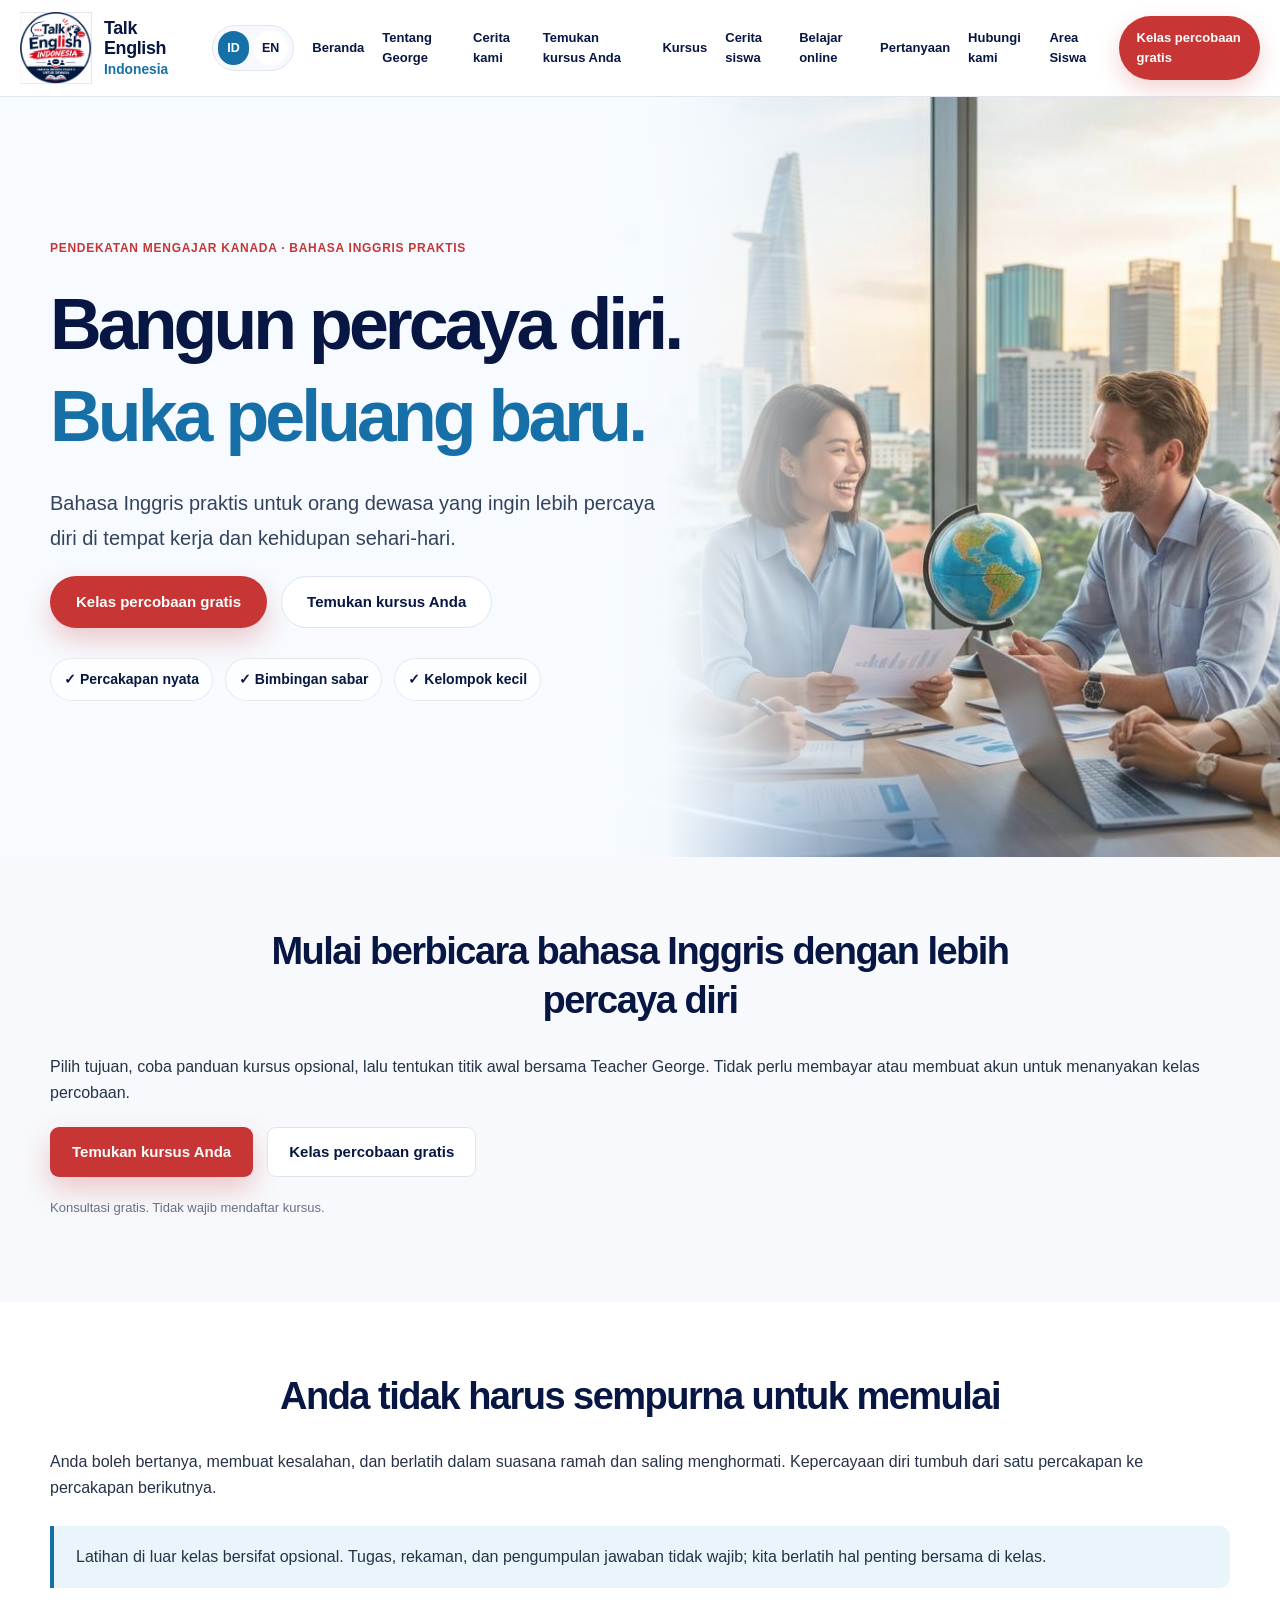
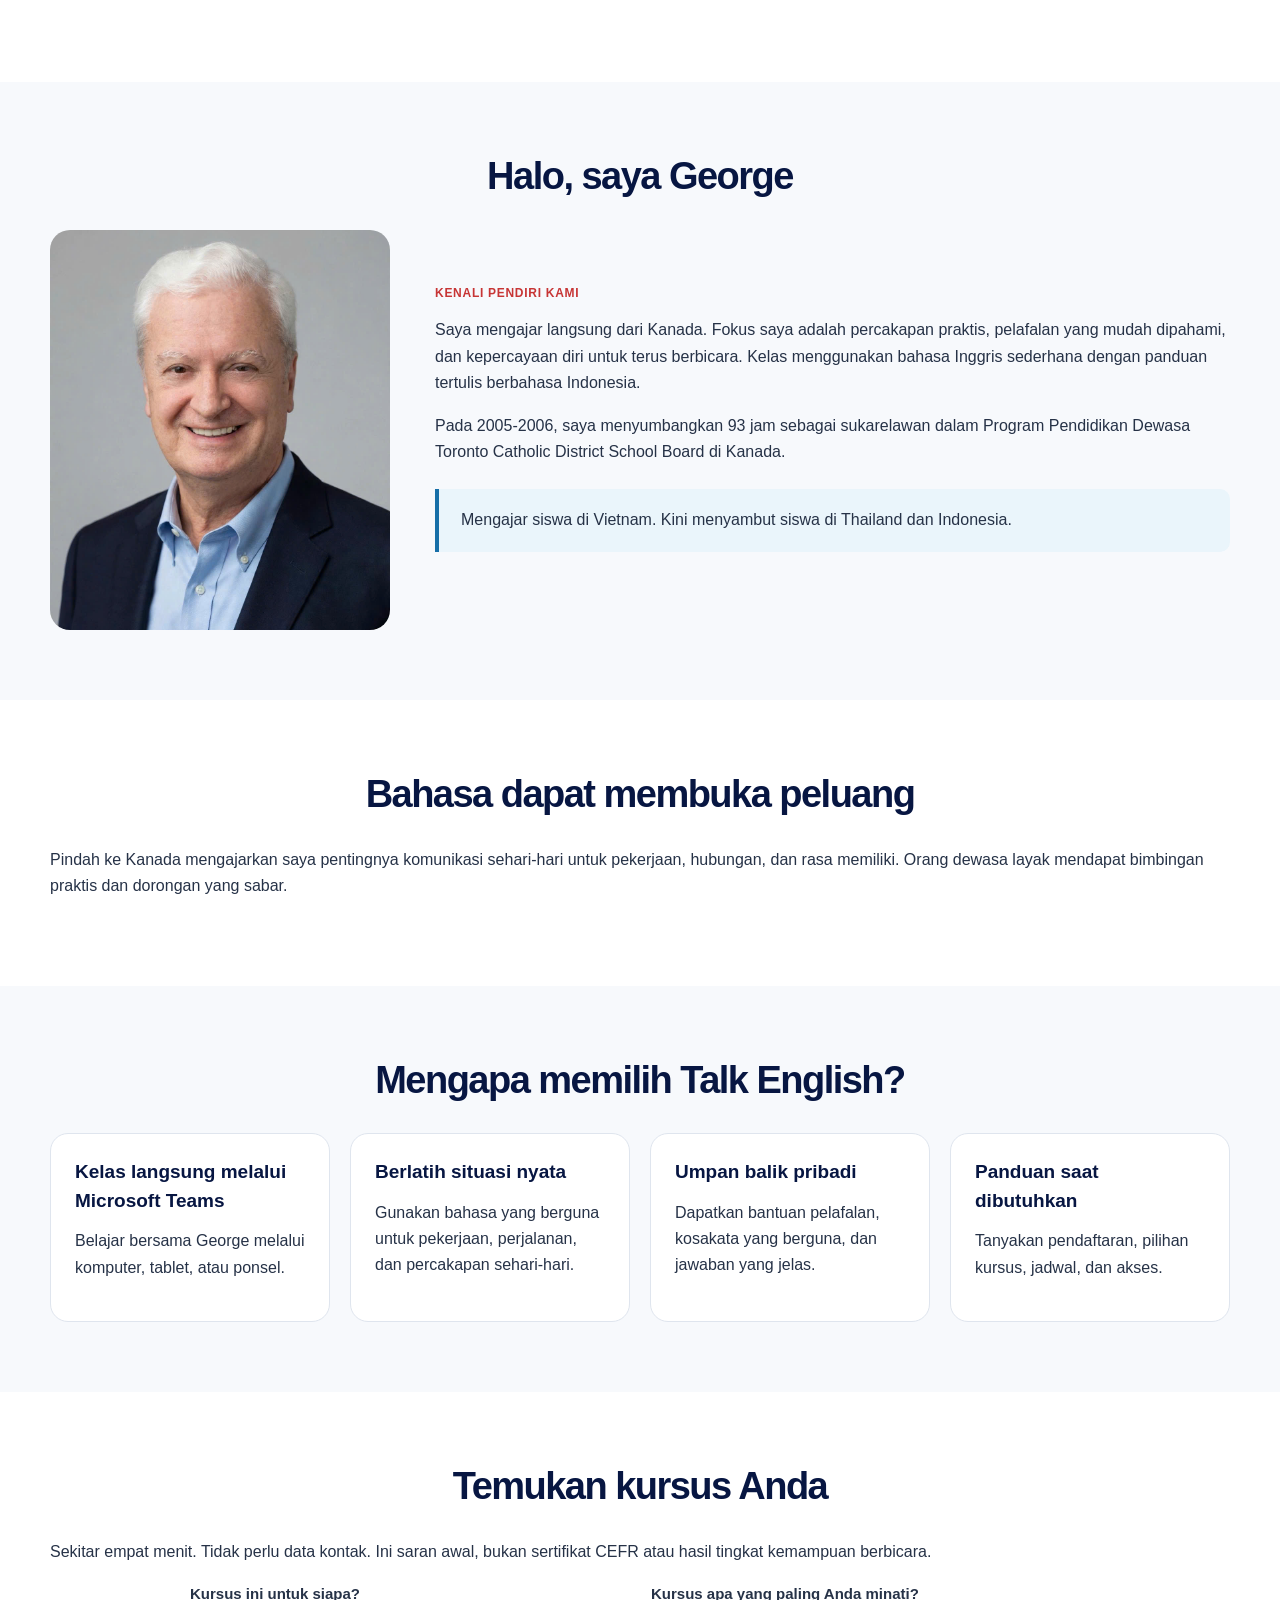
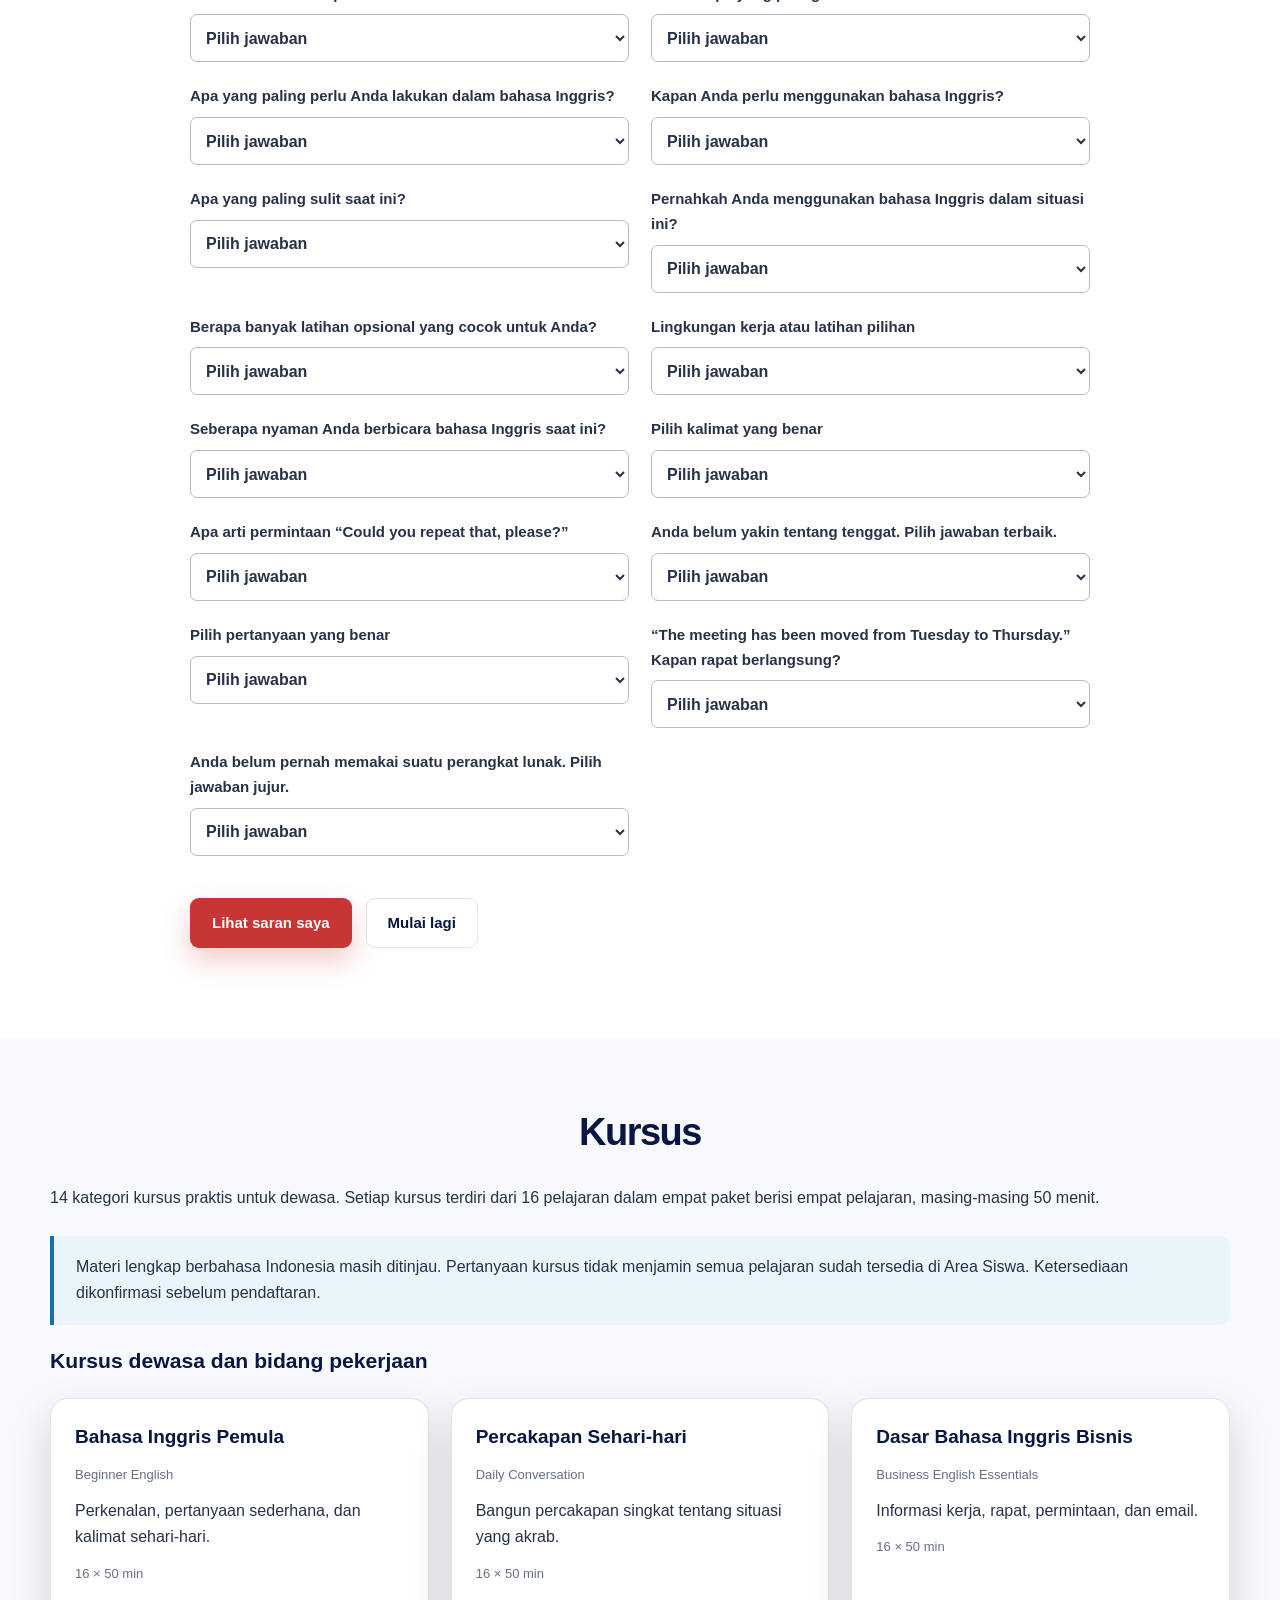
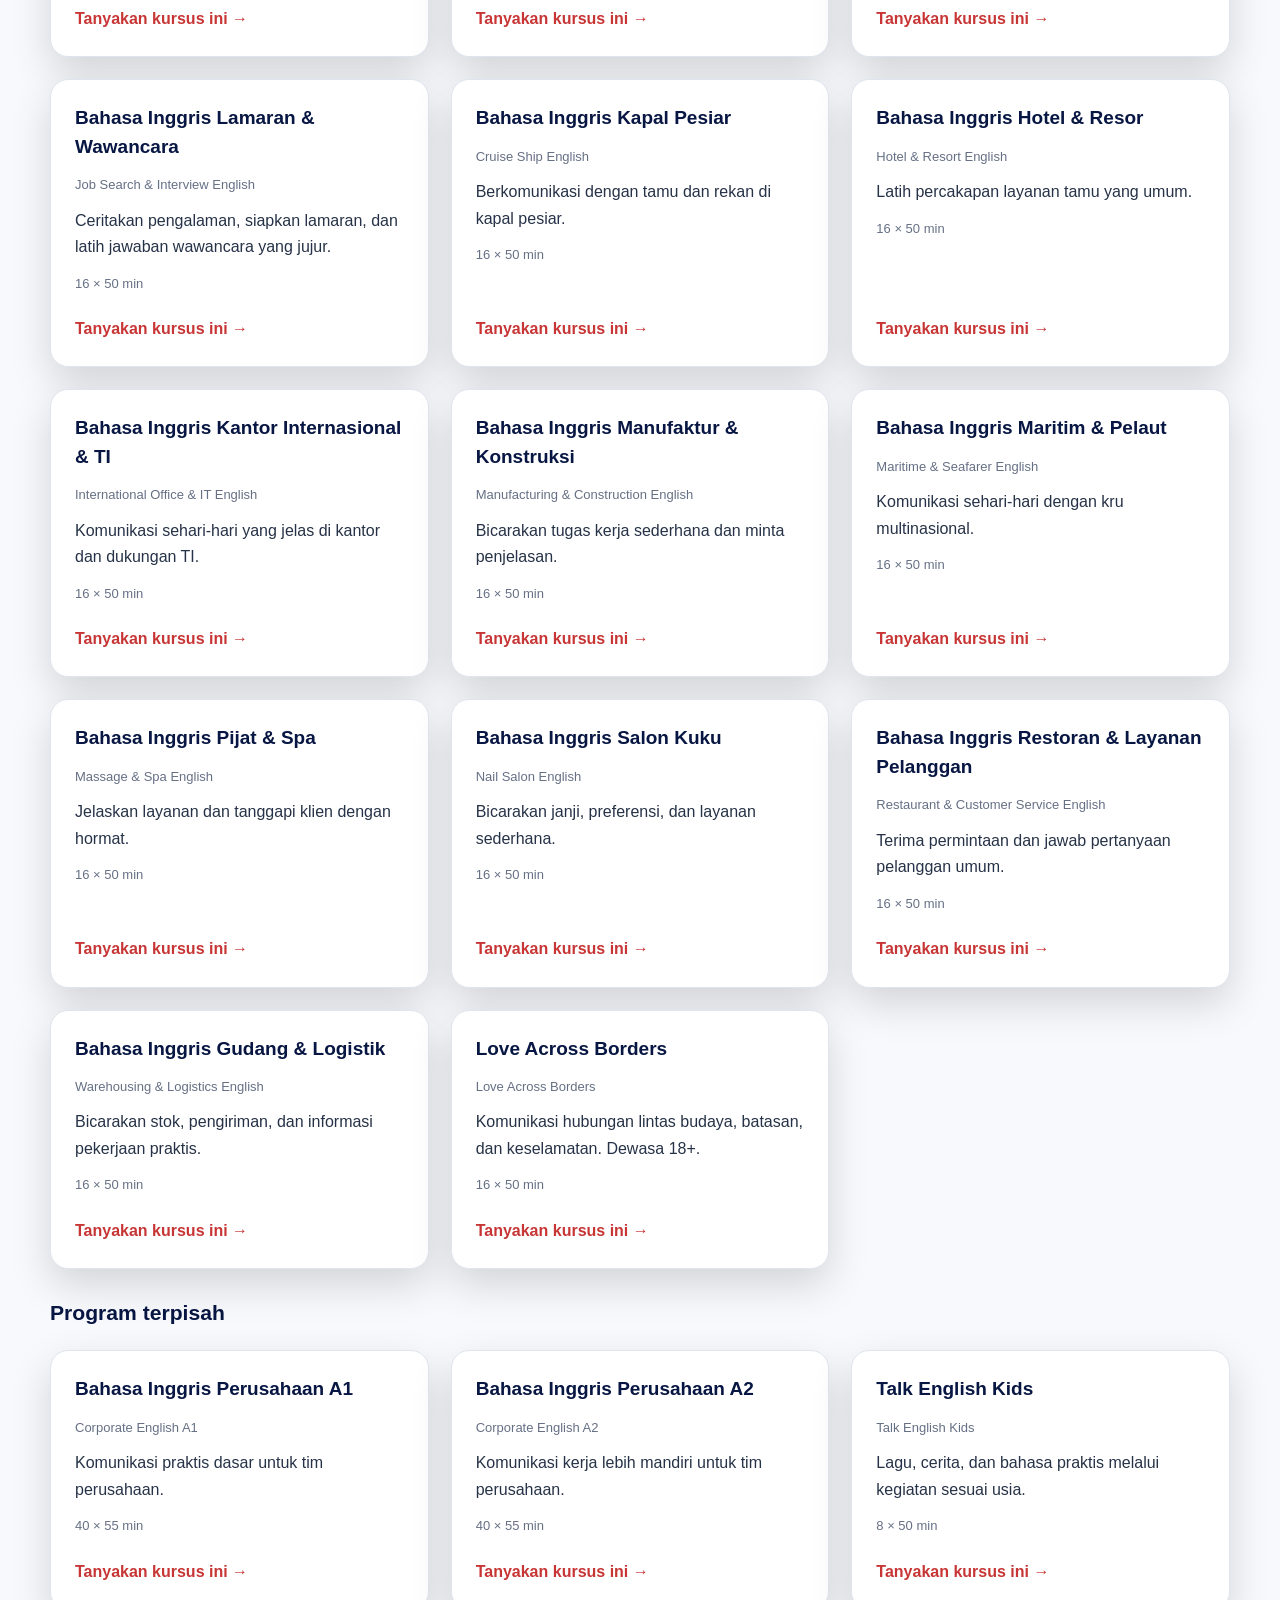
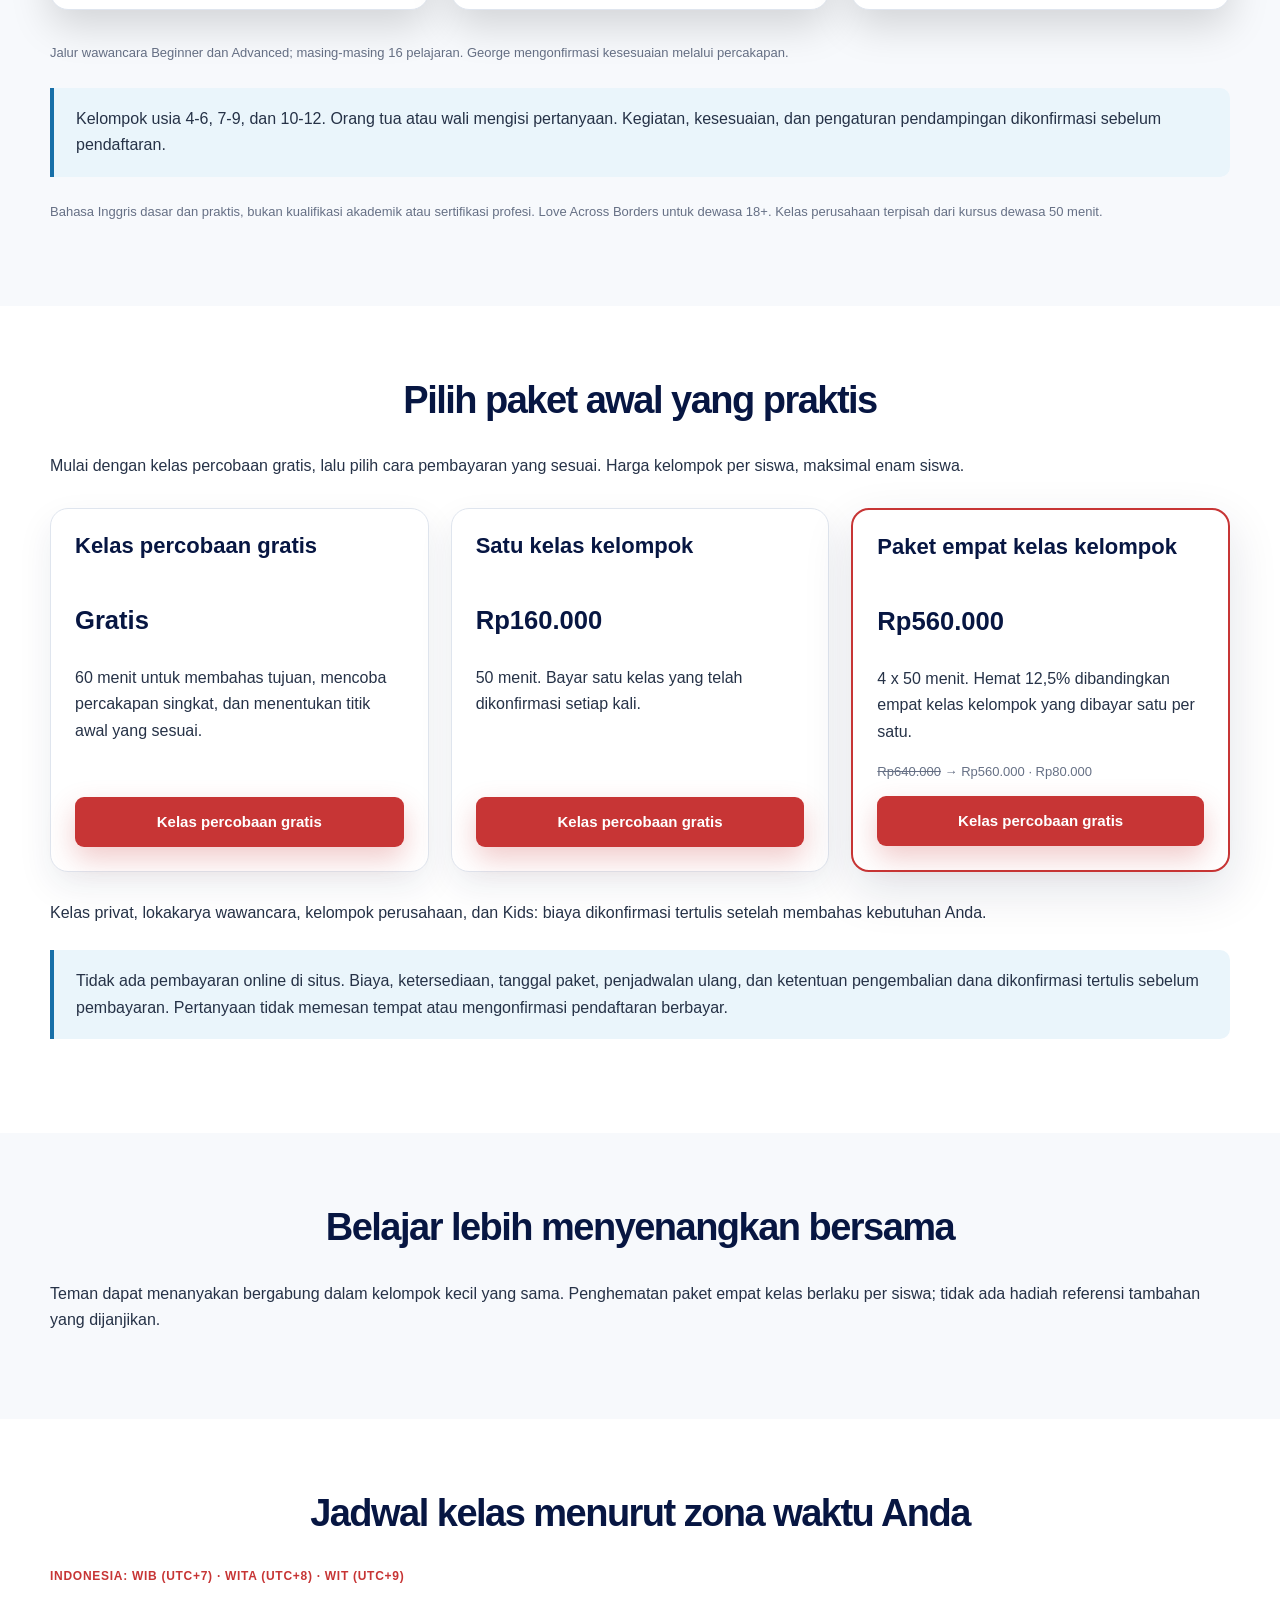
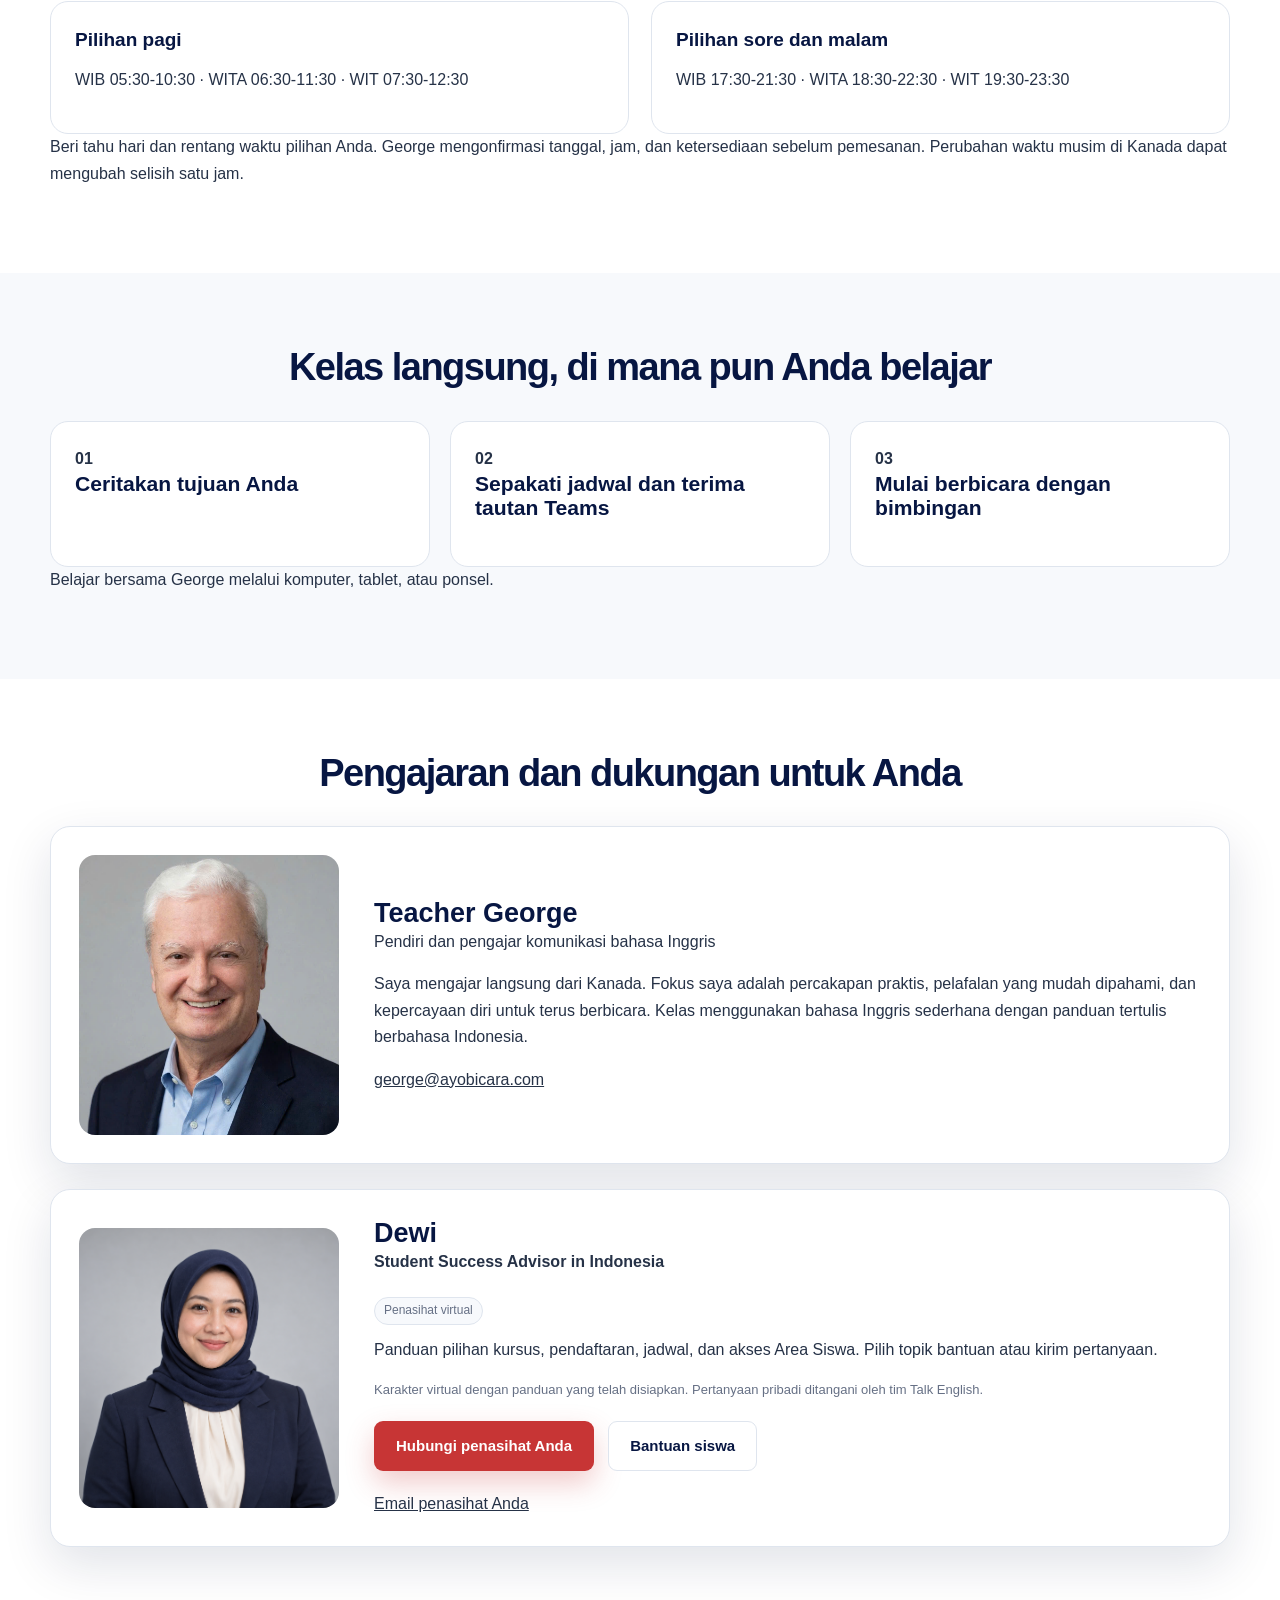
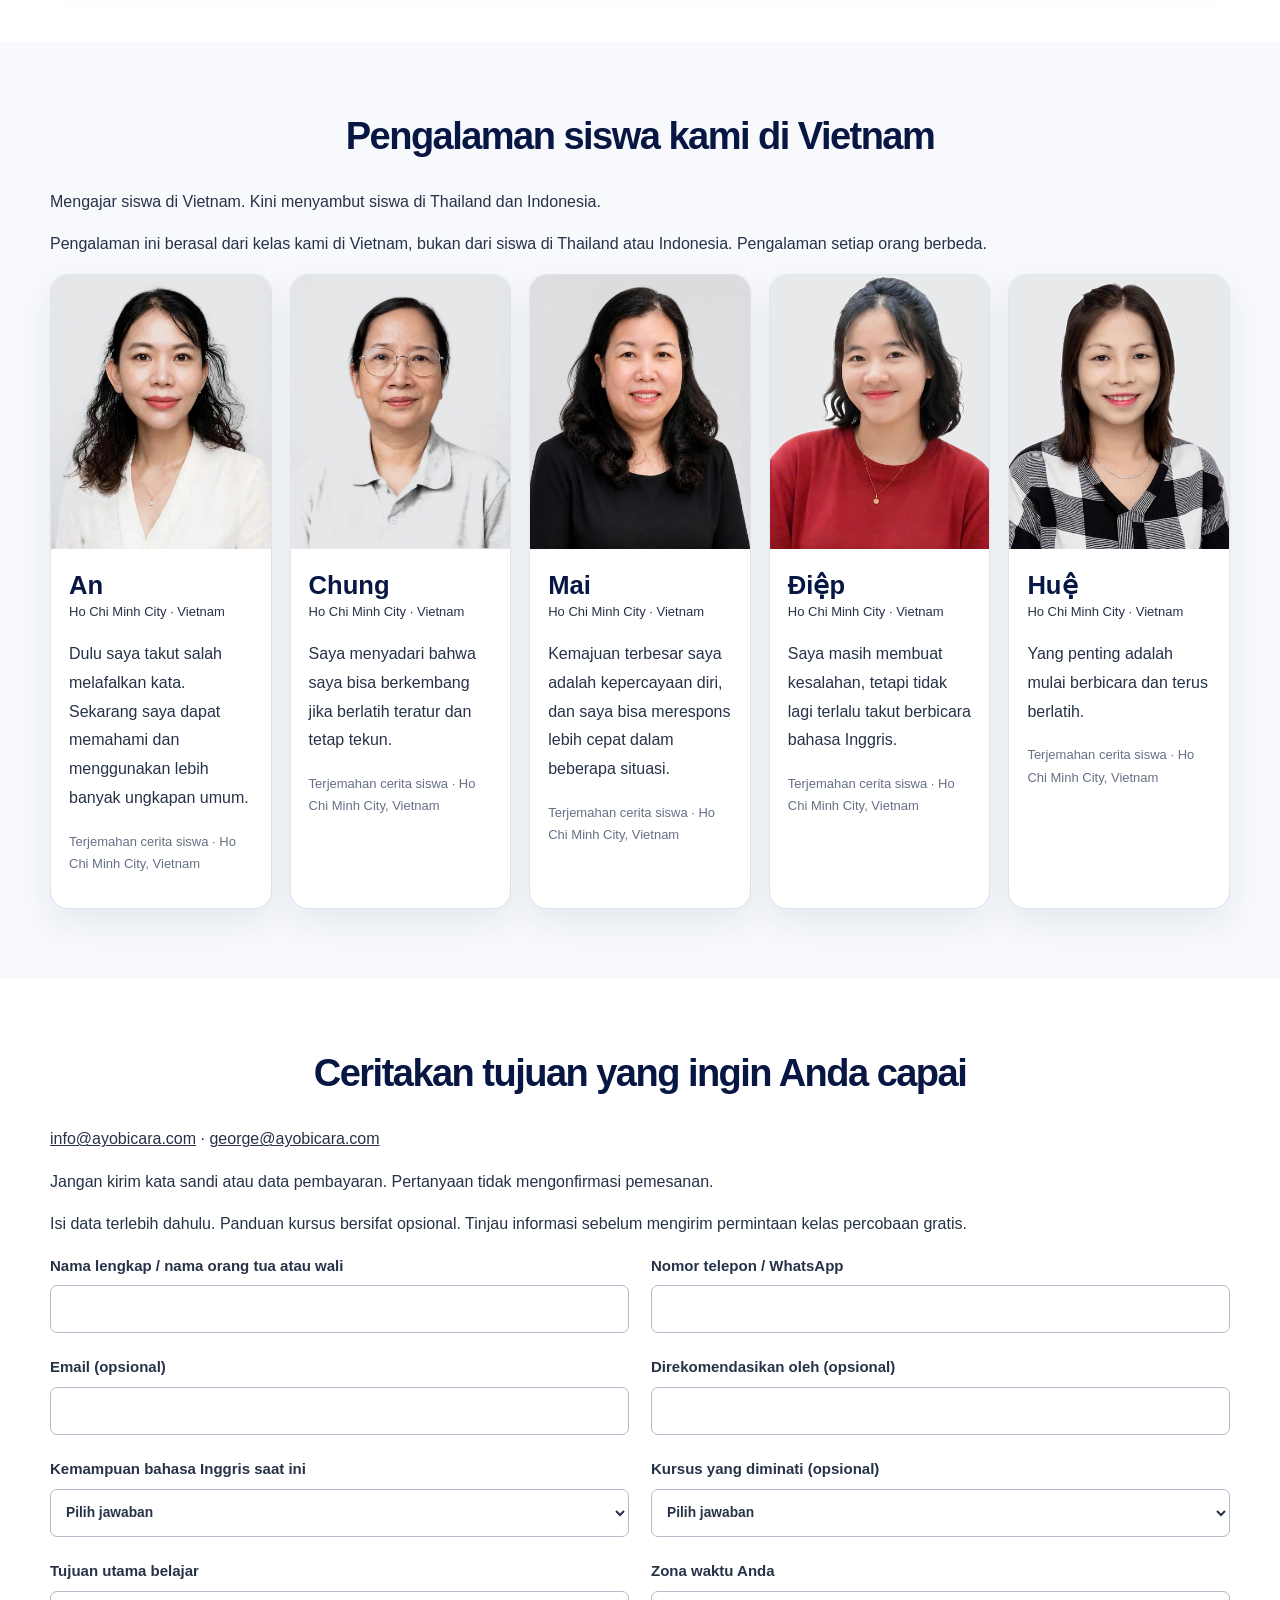
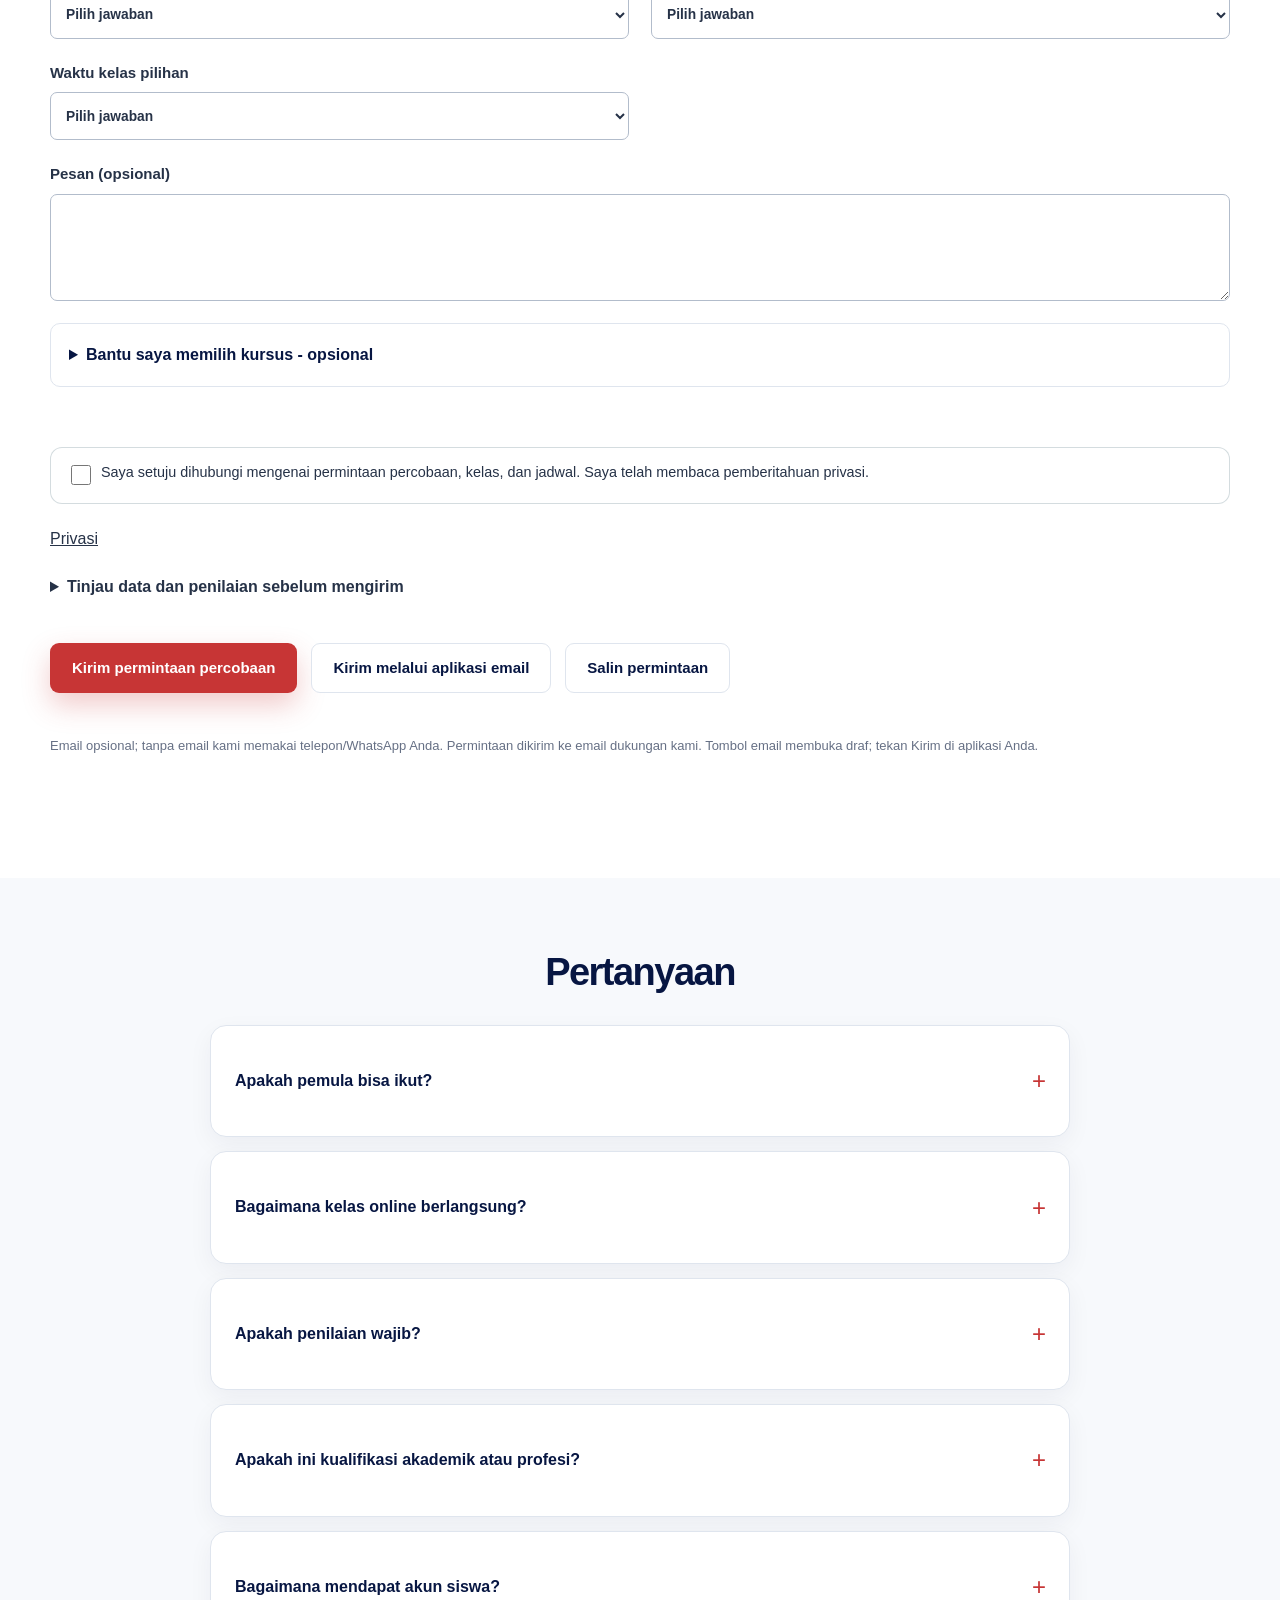
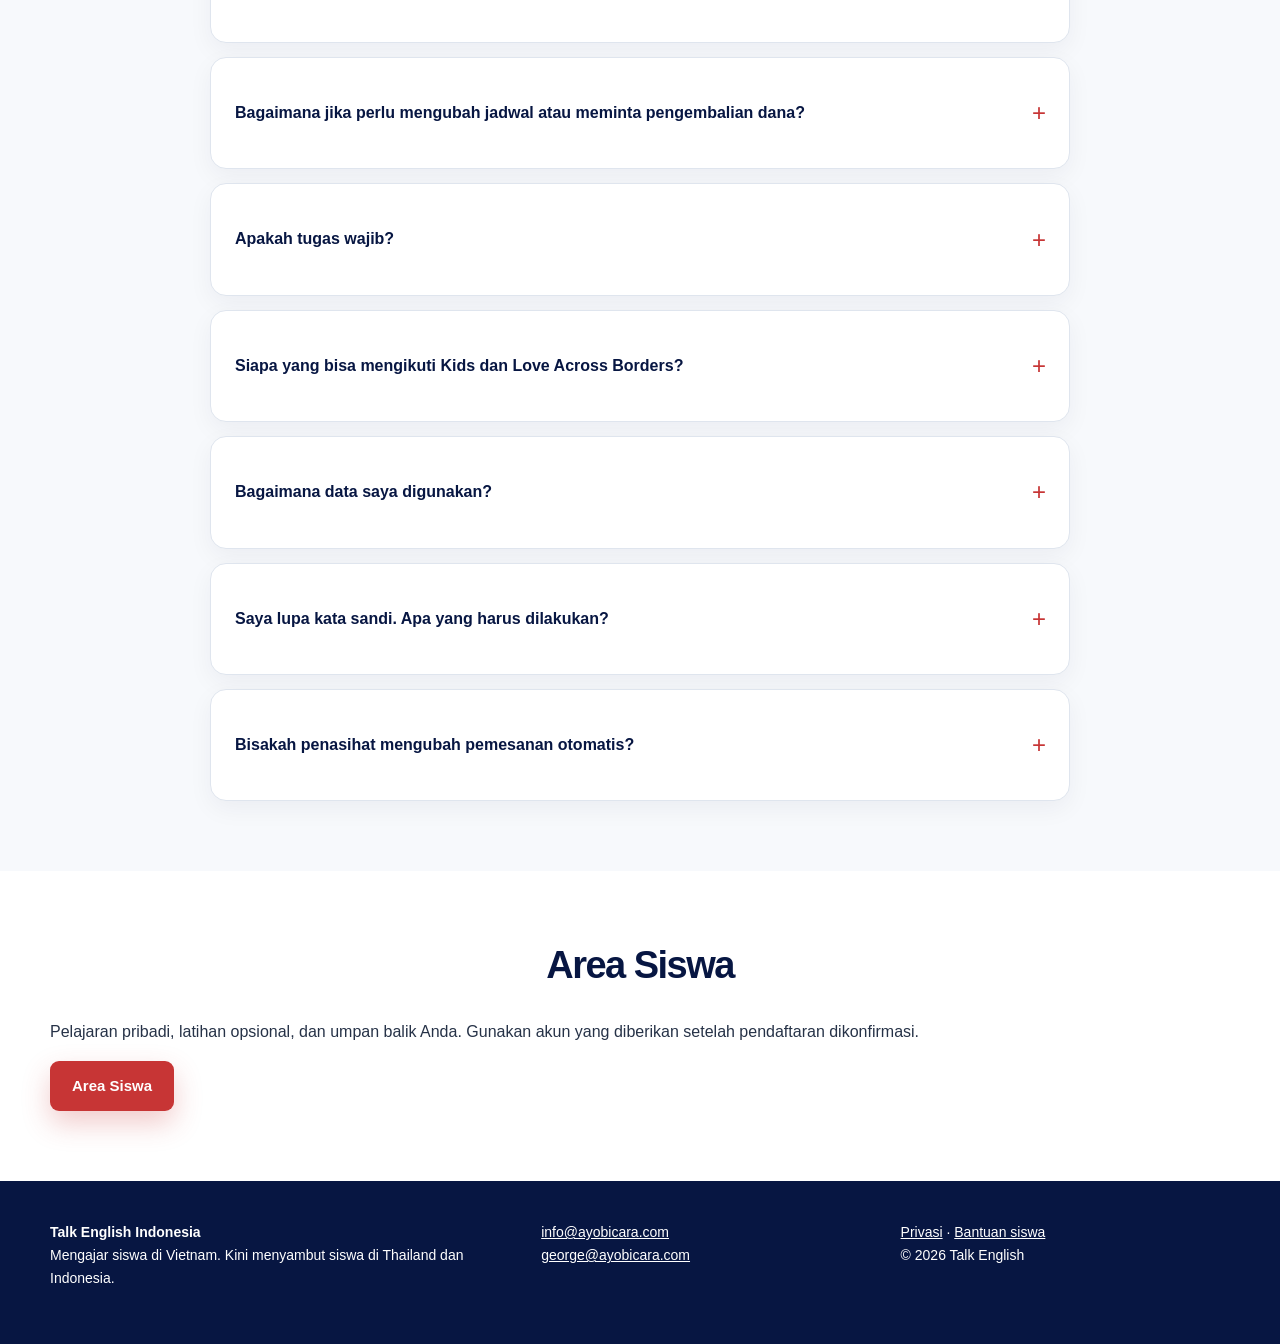
==== commit e207b7ad: "Upload existing Indonesian website files to main" ====
--- a/index.html
+++ b/index.html
@@ -1,699 +1 @@
-<!DOCTYPE html>
-<html lang="en">
-<head>
-<meta charset="utf-8">
-<meta content="width=device-width, initial-scale=1.0" name="viewport">
-<meta content="Practical online English communication lessons for Indonesian adults with Teacher George through Microsoft Teams." name="description">
-<title>Ayo Bicara – Talk English | Practical English for Adults</title>
-<link href="https://ayobicara.com/" rel="canonical">
-<meta content="https://ayobicara.com/" property="og:url">
-<meta content="website" property="og:type">
-<meta content="Ayo Bicara – Talk English" property="og:title">
-<meta content="Practical online English communication lessons for Indonesian adults with Teacher George through Microsoft Teams." property="og:description">
-<meta content="id_ID" property="og:locale">
-<script type="application/ld+json">{
-  "@context": "https://schema.org",
-  "@type": "EducationalOrganization",
-  "name": "Ayo Bicara – Talk English",
-  "alternateName": "Talk English Academy",
-  "url": "https://ayobicara.com/",
-  "email": "info@ayobicara.com",
-  "areaServed": {
-    "@type": "Country",
-    "name": "Indonesia"
-  },
-  "founder": {
-    "@type": "Person",
-    "name": "George",
-    "jobTitle": "English Communication Coach"
-  },
-  "contactPoint": {
-    "@type": "ContactPoint",
-    "contactType": "student registration and support",
-    "email": "info@ayobicara.com",
-    "availableLanguage": [
-      "English",
-      "Indonesian"
-    ],
-    "areaServed": "ID"
-  }
-}</script>
-<link href="css/style.css?v=20261010-logo" rel="stylesheet">
-<script defer src="js/script.js?v=20261006-portal"></script>
-<meta content="#a71930" name="theme-color"><meta content="light" name="color-scheme"><script>window.countryConfig={"country": "Indonesia", "slug": "indonesia", "lang": "id", "domain": "ayobicara.com", "advisor": "Dewi", "title": "Student Success Advisor in Indonesia", "zone": "Asia/Jakarta", "zoneLabel": "WIB - Jakarta (UTC+7)", "single": 160000, "bundle": 560000, "currency": "IDR", "locale": "id_ID", "info": "info@ayobicara.com", "teacher": "george@ayobicara.com", "whatsapp": "16475512695", "release": "20261023-parity-v1"};</script><script>window.countryConfig={"country": "Indonesia", "slug": "indonesia", "lang": "id", "domain": "ayobicara.com", "advisor": "Dewi", "title": "Student Success Advisor in Indonesia", "zone": "Asia/Jakarta", "zoneLabel": "WIB - Jakarta (UTC+7)", "single": 160000, "bundle": 560000, "currency": "IDR", "locale": "id_ID", "info": "info@ayobicara.com", "teacher": "george@ayobicara.com", "whatsapp": "16475512695", "release": "20261023-parity-v1"};</script></head>
-<body id="top"><a class="skip-link" href="#main-content">Skip to main content</a>
-<header class="site-header">
-<div class="header-container">
-<a aria-label="Talk English – Trang chủ" class="brand" href="#top">
-<img alt="Talk English · Indonesia" class="site-logo" decoding="async" height="1024" loading="eager" src="images/country-logo.webp" width="1024">
-<span class="brand-copy">
-<strong data-i18n="brand_name">Talk English</strong>
-<small data-i18n="brand_tagline">Ayo Bicara</small>
-</span>
-</a>
-<button aria-controls="main-navigation" aria-expanded="false" aria-label="Open menu" class="menu-toggle" data-i18n-aria="menu_open" type="button">
-<span></span>
-<span></span>
-<span></span>
-</button>
-<nav aria-label="Điều hướng chính" class="main-navigation" id="main-navigation">
-<a data-i18n="nav_home" href="#top">Home</a>
-<a data-i18n="nav_about" href="#george">About George</a>
-<a data-i18n="nav_story" href="#story">Our Story</a>
-<a href="#self-assessment"><span class="assessment-en" style="display:inline">Find your course</span></a>
-<a data-i18n="nav_courses" href="#courses">Courses</a>
-<a data-i18n="nav_students" href="#student-stories">Student Stories</a>
-<a data-i18n="nav_online" href="#online">Online Learning</a>
-<a data-i18n="nav_faq" href="#faq">FAQ</a>
-<a data-i18n="nav_portal" href="#portal-login">Student Area</a>
-<a data-i18n="nav_contact" href="#contact">Contact</a>
-<a class="nav-cta" data-i18n="nav_trial" href="#trial-form">Book a Trial Lesson</a>
-</nav>
-</div>
-</header>
-<main id="main-content" tabindex="-1">
-<section aria-labelledby="hero-title" class="hero">
-<div class="hero-overlay"></div>
-<div class="hero-content">
-<p class="eyebrow" data-i18n="hero_eyebrow">Canadian teaching approach · Designed for Indonesian adults</p>
-<h1 data-i18n="hero_title" id="hero-title">Build Your Confidence.<br><span>Expand Your Opportunities.</span></h1>
-<p class="hero-intro" data-i18n="hero_intro">Practical English for Indonesian adults who want to communicate confidently at work and in everyday life.</p>
-<div class="hero-actions">
-<a class="button button-primary" data-i18n="trial_button" href="#trial-form">Book a FREE Trial Lesson</a>
-<a class="button button-light" data-i18n="meet_students_button" href="#student-stories">Meet Our Students</a>
-</div>
-<div aria-label="Điểm nổi bật" class="hero-points">
-<span data-i18n="hero_point_1">✓ Practical conversations</span>
-<span data-i18n="hero_point_2">✓ Patient guidance</span>
-<span data-i18n="hero_point_3">✓ Small group classes</span>
-</div>
-</div>
-</section>
-<section aria-labelledby="free-assessment-heading" class="section free-assessment-promo" id="free-assessment">
-<div class="free-assessment-inner">
-<div><p class="section-label" data-i18n="promo_label">Free initial consultation and assessment</p>
-<h2 id="free-assessment-heading" data-i18n="promo_title">Start speaking English with more confidence</h2>
-<p class="lead" data-i18n="promo_intro">Not sure where to begin? Complete the short self-assessment, then speak with Teacher George to find a course that fits your goals and support needs.</p>
-<p data-i18n="promo_practical">Basic, practical English for everyday life and work. The self-assessment suggests a starting point; George will confirm it in your trial through Microsoft Teams.</p>
-<div class="hero-actions"><a class="button button-primary" href="#self-assessment" data-i18n="promo_find">Find my starting course</a><a class="button button-secondary" href="#trial-form" data-i18n="promo_register">Request a free consultation</a></div></div>
-<div class="free-assessment-details"><h3 data-i18n="promo_free">Free. No obligation to buy a course.</h3><ul><li data-i18n="promo_step_1">Choose your goal and complete the self-assessment.</li><li data-i18n="promo_step_2">Send your request and preferred Indonesia time.</li><li data-i18n="promo_step_3">Receive an agreed time to speak directly with George.</li></ul><p data-i18n="promo_an">Dewi — Student Success Advisor in Indonesia — provides Indonesian-language registration guidance and class information.</p><p class="form-note" data-i18n="promo_terms">Fees, schedules and enrolment terms are confirmed before payment. A consultation request does not create an account or reserve a course place.</p></div>
-</div></section>
-<section aria-labelledby="portal-login-title" class="section portal-login-section" id="portal-login">
-<div class="portal-login-heading"><p class="section-label" data-i18n="portal_label">Private learning portal</p><h2 id="portal-login-title" data-i18n="portal_title">Ayo Bicara Login</h2><p data-i18n="portal_intro">Choose your entrance for learning materials, optional practice and student management.</p></div>
-<div class="portal-login-grid">
-<article class="portal-login-card">
-<h3 data-i18n="portal_teacher_title">Teacher George</h3>
-<p data-i18n="portal_teacher_copy">Manage students, learning materials and staff accounts.</p>
-<a class="button button-primary" data-i18n="portal_teacher_login" href="https://noiladuoc-students.pages.dev">Teacher login</a>
-</article>
-<article class="portal-login-card">
-<h3 data-i18n="portal_advisor_title">Dewi · Student Success Advisor in Indonesia</h3>
-<p data-i18n="portal_advisor_copy">Staff access is assigned by George. A website enquiry does not create a staff or student account.</p>
-<a class="button button-primary" data-i18n="portal_advisor_login" href="https://noiladuoc-students.pages.dev">Student Success Advisor in Indonesia login</a>
-</article>
-<article class="portal-login-card">
-<h3 data-i18n="portal_student_title">Students</h3>
-<p data-i18n="portal_student_copy">Access your materials, optional practice and private feedback.</p>
-<a class="button button-primary" data-i18n="portal_student_login" href="https://noiladuoc-students.pages.dev">Students login</a>
-</article>
-</div>
-</section>
-<section aria-label="Thông tin chương trình" class="trust-strip">
-<div>
-<strong>01</strong>
-<span data-i18n="trust_1">Live online lessons</span>
-</div>
-<div>
-<strong>02</strong>
-<span data-i18n="trust_2">Speaking practice for real situations</span>
-</div>
-<div>
-<strong>03</strong>
-<span data-i18n="trust_3">Confidence built step by step</span>
-</div>
-</section>
-<section aria-labelledby="section-1" class="section intro-section">
-<div class="narrow-copy">
-<p class="section-label" data-i18n="intro_label">Everyone starts somewhere</p>
-<h2 data-i18n="intro_title" id="section-1">You Do Not Need to Be Perfect to Begin</h2>
-<p class="lead" data-i18n="intro_lead">You do not need perfect grammar or perfect pronunciation. You only need the willingness to begin.</p>
-<p data-i18n="intro_body">At Talk English, we believe confidence grows one conversation at a time — in a friendly, respectful, pressure-free environment.</p>
-<p data-i18n="practice_policy">Practice outside class is optional. You do not have to complete homework, record yourself or submit work. We practise the essentials together in class, with support for your current English and goals.</p>
-</div>
-</section>
-<section aria-labelledby="section-2" class="section about-section" id="george">
-<div class="section-grid about-grid">
-<div class="portrait-frame">
-<img alt="Teacher George" class="george-photo" decoding="async" height="1280" loading="lazy" src="images/Contact%20George.jpg" width="1024">
-<div class="portrait-badge">
-<strong data-i18n="george_name">Teacher George</strong>
-<span data-i18n="george_role">English Communication Teacher</span>
-</div>
-</div>
-<div class="about-copy">
-<p class="section-label" data-i18n="about_label">Meet the founder</p>
-<h2 data-i18n="about_title" id="section-2">Hello, I’m George</h2>
-<p class="lead" data-i18n="about_lead">I created Talk English because I believe learning English is about much more than grammar and vocabulary. It is about building confidence, connecting with people, and opening new opportunities.</p>
-<p data-i18n="about_body">I have met many talented adults who understood English but were afraid to speak. That is why I created a place where learners can ask questions, make mistakes, practise real situations, and improve one conversation at a time.</p>
-<p data-i18n="george_experience">In 2005–2006, I completed 93 volunteer hours in the Adult Education Program of the Toronto Catholic District School Board in Canada.</p>
-<blockquote data-i18n="about_quote">“You do not have to be perfect. You only have to be willing to begin — and I will support you along the way.”</blockquote>
-<div class="feature-list">
-<div>
-<strong data-i18n="feature_1_title">Practical</strong>
-<span data-i18n="feature_1_body">Conversations you can use immediately</span>
-</div>
-<div>
-<strong data-i18n="feature_2_title">Encouraging</strong>
-<span data-i18n="feature_2_body">A safe place to make mistakes</span>
-</div>
-<div>
-<strong data-i18n="feature_3_title">Personalized</strong>
-<span data-i18n="feature_3_body">Lessons connected to student goals</span>
-</div>
-</div>
-</div>
-</div>
-</section>
-<section aria-labelledby="section-3" class="section founder-story-section" id="story">
-<div class="founder-story-grid">
-<div class="founder-story-copy">
-<p class="section-label" data-i18n="story_label">Why I teach</p>
-<h2 data-i18n="story_title" id="section-3">English Can Change the Opportunities in Your Life</h2>
-<p class="lead" data-i18n="story_lead">When I moved to Canada and rebuilt my life, I learned how important communication is for work, relationships, and feeling that you belong.</p>
-<p data-i18n="story_body_1">Those experiences taught me that adult learners do not need more pressure. They need practical guidance, patience, and a teacher who believes they can improve.</p>
-<p data-i18n="story_body_2">Whether your goal is to communicate at work, prepare for an interview, travel, or simply speak with greater confidence, I will be happy to support you on that journey.</p>
-<div class="story-highlight" data-i18n="story_highlight">We believe every conversation is an opportunity to grow, and every student deserves a teacher who believes in them.</div>
-</div>
-<div class="founder-values"><article><span>❤️</span><h3 data-i18n="value_1_title">Heart</h3><p data-i18n="value_1_body">We genuinely care about every student’s learning journey.</p></article><article><span>🤝</span><h3 data-i18n="value_2_title">Respect</h3><p data-i18n="value_2_body">Every learner is encouraged, heard, and treated with dignity.</p></article><article><span>⭐</span><h3 data-i18n="value_3_title">Quality</h3><p data-i18n="value_3_body">Every lesson is carefully prepared, practical, and purposeful.</p></article><article><span>⏳</span><h3 data-i18n="value_4_title">Patience</h3><p data-i18n="value_4_body">Everyone learns at a different pace, and we support each step.</p></article><article><span>🎯</span><h3 data-i18n="value_5_title">Results</h3><p data-i18n="value_5_body">We focus on communication skills and progress learners can feel.</p></article><article><span>💪</span><h3 data-i18n="value_6_title">Never Give Up</h3><p data-i18n="value_6_body">We do not give up on our students, and we encourage them not to give up on themselves.</p></article></div>
-</div>
-</section>
-<section aria-labelledby="section-4" class="section why-section">
-<div class="section-heading">
-<p class="section-label" data-i18n="why_label">Learning designed for adults</p>
-<h2 data-i18n="why_title" id="section-4">Why Choose Talk English?</h2>
-<p data-i18n="why_intro">A friendly, practical learning environment focused on communication.</p>
-</div>
-<div class="card-grid">
-<article class="info-card">
-<span class="card-number">01</span>
-<h3 data-i18n="why_1_title">Learn Online with Teams</h3>
-<p data-i18n="why_1_body">Join live lessons with George using a computer, tablet, or phone from almost anywhere.</p>
-</article>
-<article class="info-card">
-<span class="card-number">02</span>
-<h3 data-i18n="why_2_title">Practise Real Speaking</h3>
-<p data-i18n="why_2_body">Practise common communication situations for work, travel, and daily life.</p>
-</article>
-<article class="info-card">
-<span class="card-number">03</span>
-<h3 data-i18n="why_3_title">Receive Direct Feedback</h3>
-<p data-i18n="why_3_body">George helps you improve pronunciation, word choice, and natural answers.</p>
-</article>
-<article class="info-card">
-<span class="card-number">04</span>
-<h3 data-i18n="why_4_title">Indonesian Support</h3>
-<p data-i18n="why_4_body">Written Indonesian guidance about courses and registration, with personal enquiries handled by George.</p>
-</article>
-</div>
-</section>
-<section class="section" id="self-assessment" aria-labelledby="assessment-heading"><div class="section-heading"><h2 id="assessment-heading"><span class="assessment-en" style="display:inline">Find your course</span></h2><p><span><span class="assessment-en" style="display:inline">About 4 minutes. Choose your interests, goals and support needs for an explained recommendation. No contact details needed to see results.</span></span></p></div><form id="course-assessment" class="assessment-form"><label data-assessment-group="shared"><span class="assessment-en" style="display:inline">Who is the course for?</span><select name="audience" required><option value="" data-assessment-vi="— Chọn" data-assessment-en="Select —">Select —</option><option value="adult" data-assessment-vi="Người lớn" data-assessment-en="Adult">Adult</option><option value="kids" data-assessment-vi="Trẻ 4–12 tuổi, phụ huynh điền" data-assessment-en="Child aged 4–12, completed by parent">Child aged 4–12, completed by parent</option></select></label><label data-assessment-group="adult"><span class="assessment-en" style="display:inline">Which course interests you most?</span><select required name="interest"><option value="" data-assessment-vi="Chọn câu trả lời" data-assessment-en="Choose an answer">Choose an answer</option><option value="unsure" data-assessment-vi="Chưa biết, giúp tôi chọn" data-assessment-en="Not sure, help me choose">Not sure, help me choose</option><option value="beginner" data-assessment-vi="Tiếng Anh cho người mới bắt đầu" data-assessment-en="Beginner English">Beginner English</option><option value="daily" data-assessment-vi="Tiếng Anh giao tiếp hằng ngày" data-assessment-en="Daily Conversation">Daily Conversation</option><option value="business" data-assessment-vi="Tiếng Anh công việc cơ bản" data-assessment-en="Business English Essentials">Business English Essentials</option><option value="interview" data-assessment-vi="Tiếng Anh tìm việc và phỏng vấn" data-assessment-en="Job Search &amp; Interview English">Job Search &amp; Interview English</option><option value="cruise" data-assessment-vi="Tiếng Anh trên tàu du lịch" data-assessment-en="Cruise Ship English">Cruise Ship English</option><option value="hotel" data-assessment-vi="Tiếng Anh khách sạn và khu nghỉ dưỡng" data-assessment-en="Hotel &amp; Resort English">Hotel &amp; Resort English</option><option value="office-it" data-assessment-vi="Tiếng Anh văn phòng quốc tế và CNTT" data-assessment-en="International Office &amp; IT English">International Office &amp; IT English</option><option value="manufacturing-construction" data-assessment-vi="Tiếng Anh sản xuất và xây dựng" data-assessment-en="Manufacturing &amp; Construction English">Manufacturing &amp; Construction English</option><option value="maritime" data-assessment-vi="Tiếng Anh hàng hải và thuyền viên" data-assessment-en="Maritime &amp; Seafarer English">Maritime &amp; Seafarer English</option><option value="massage-spa" data-assessment-vi="Tiếng Anh massage và spa" data-assessment-en="Massage &amp; Spa English">Massage &amp; Spa English</option><option value="nail" data-assessment-vi="Tiếng Anh tiệm nail" data-assessment-en="Nail Salon English">Nail Salon English</option><option value="restaurant-service" data-assessment-vi="Tiếng Anh nhà hàng và dịch vụ khách hàng" data-assessment-en="Restaurant &amp; Customer Service English">Restaurant &amp; Customer Service English</option><option value="warehousing-logistics" data-assessment-vi="Tiếng Anh kho bãi và logistics" data-assessment-en="Warehousing &amp; Logistics English">Warehousing &amp; Logistics English</option><option value="love-across-borders" data-assessment-vi="Tình yêu xuyên biên giới" data-assessment-en="Love Across Borders">Love Across Borders</option><option value="corporate-a1" data-assessment-vi="Tiếng Anh doanh nghiệp A1" data-assessment-en="Corporate A1">Corporate A1</option><option value="corporate-a2" data-assessment-vi="Tiếng Anh doanh nghiệp A2" data-assessment-en="Corporate A2">Corporate A2</option><option value="kids" data-assessment-vi="Tiếng Anh trẻ em" data-assessment-en="Talk English Kids">Talk English Kids</option></select></label><label data-assessment-group="adult"><span class="assessment-en" style="display:inline">What do you most need to do in English?</span><select required name="task"><option value="" data-assessment-vi="Chọn câu trả lời" data-assessment-en="Choose an answer">Choose an answer</option><option value="daily" data-assessment-vi="Trò chuyện và sinh hoạt" data-assessment-en="Everyday conversations">Everyday conversations</option><option value="interview" data-assessment-vi="Ứng tuyển và trả lời phỏng vấn" data-assessment-en="Apply for jobs and interview">Apply for jobs and interview</option><option value="business" data-assessment-vi="Họp, email và trao đổi với đồng nghiệp" data-assessment-en="Meetings, emails and colleagues">Meetings, emails and colleagues</option><option value="service" data-assessment-vi="Trao đổi với khách hàng" data-assessment-en="Speak with customers">Speak with customers</option><option value="relationship" data-assessment-vi="Giao tiếp với người yêu hoặc bạn đời khác văn hóa, từ 18 tuổi" data-assessment-en="Communicate with a partner across cultures, age 18+">Communicate with a partner across cultures, age 18+</option></select></label><label data-assessment-group="adult"><span class="assessment-en" style="display:inline">When do you need to use English?</span><select required name="urgency"><option value="" data-assessment-vi="Chọn câu trả lời" data-assessment-en="Choose an answer">Choose an answer</option><option value="now" data-assessment-vi="Trong tháng này" data-assessment-en="This month">This month</option><option value="soon" data-assessment-vi="Trong 1–3 tháng" data-assessment-en="In 1–3 months">In 1–3 months</option><option value="later" data-assessment-vi="Chưa có hạn cụ thể" data-assessment-en="No fixed deadline">No fixed deadline</option></select></label><label data-assessment-group="adult"><span class="assessment-en" style="display:inline">What is hardest for you now?</span><select required name="skill"><option value="" data-assessment-vi="Chọn câu trả lời" data-assessment-en="Choose an answer">Choose an answer</option><option value="start" data-assessment-vi="Bắt đầu nói hoặc tạo câu" data-assessment-en="Starting to speak or forming sentences">Starting to speak or forming sentences</option><option value="listen" data-assessment-vi="Nghe và hiểu người khác" data-assessment-en="Understanding spoken English">Understanding spoken English</option><option value="reply" data-assessment-vi="Trả lời câu hỏi tiếp nối" data-assessment-en="Answering follow-up questions">Answering follow-up questions</option><option value="words" data-assessment-vi="Tìm từ đúng trong tình huống thực tế" data-assessment-en="Finding words for real situations">Finding words for real situations</option></select></label><label data-assessment-group="adult"><span class="assessment-en" style="display:inline">Have you used English in this situation?</span><select required name="experience"><option value="" data-assessment-vi="Chọn câu trả lời" data-assessment-en="Choose an answer">Choose an answer</option><option value="never" data-assessment-vi="Chưa từng" data-assessment-en="Never">Never</option><option value="help" data-assessment-vi="Có, nhưng cần giúp đỡ" data-assessment-en="Yes, with help">Yes, with help</option><option value="independent" data-assessment-vi="Có thể tự trao đổi" data-assessment-en="Can manage independently">Can manage independently</option></select></label><label data-assessment-group="adult"><span class="assessment-en" style="display:inline">How much optional practice would you like outside class?</span><select required name="practice"><option value="" data-assessment-vi="Chọn câu trả lời" data-assessment-en="Choose an answer">Choose an answer</option><option value="little" data-assessment-vi="Không luyện thêm hoặc dưới 15 phút mỗi tuần" data-assessment-en="No extra practice or under 15 minutes a week">No extra practice or under 15 minutes a week</option><option value="some" data-assessment-vi="15–60 phút mỗi tuần" data-assessment-en="15–60 minutes a week">15–60 minutes a week</option><option value="regular" data-assessment-vi="Hơn 60 phút mỗi tuần" data-assessment-en="Over 60 minutes a week">Over 60 minutes a week</option></select></label><label data-assessment-group="child"><span class="assessment-en" style="display:inline">Child’s age group</span><select required name="kid_age"><option value="" data-assessment-vi="Chọn câu trả lời" data-assessment-en="Choose an answer">Choose an answer</option><option value="4-6" data-assessment-vi="4–6 tuổi" data-assessment-en="Ages 4–6">Ages 4–6</option><option value="7-9" data-assessment-vi="7–9 tuổi" data-assessment-en="Ages 7–9">Ages 7–9</option><option value="10-12" data-assessment-vi="10–12 tuổi" data-assessment-en="Ages 10–12">Ages 10–12</option></select></label><label data-assessment-group="adult"><span class="assessment-en" style="display:inline">Main goal</span><select name="goal" required><option value="" data-assessment-vi="— Chọn" data-assessment-en="Select —">Select —</option><option value="daily" data-assessment-vi="Giao tiếp hằng ngày" data-assessment-en="Daily conversation">Daily conversation</option><option value="interview" data-assessment-vi="Tìm việc và phỏng vấn" data-assessment-en="Job search and interviews">Job search and interviews</option><option value="business" data-assessment-vi="Giao tiếp công việc" data-assessment-en="Work communication">Work communication</option><option value="corporate" data-assessment-vi="Chương trình cho nhóm doanh nghiệp" data-assessment-en="Corporate group programme">Corporate group programme</option><option value="relationship" data-assessment-vi="Mối quan hệ xuyên văn hóa, từ 18 tuổi" data-assessment-en="Cross-cultural relationships, age 18+">Cross-cultural relationships, age 18+</option></select></label><label data-assessment-group="adult"><span class="assessment-en" style="display:inline">Preferred practice setting</span><select name="sector" required><option value="" data-assessment-vi="— Chọn" data-assessment-en="Select —">Select —</option><option value="general" data-assessment-vi="Giao tiếp chung" data-assessment-en="General">General</option><option value="cruise" data-assessment-vi="Tàu du lịch" data-assessment-en="Cruise ship">Cruise ship</option><option value="hotel" data-assessment-vi="Khách sạn" data-assessment-en="Hotel">Hotel</option><option value="office-it" data-assessment-vi="Văn phòng và CNTT" data-assessment-en="Office and IT">Office and IT</option><option value="manufacturing-construction" data-assessment-vi="Sản xuất và xây dựng" data-assessment-en="Manufacturing and construction">Manufacturing and construction</option><option value="maritime" data-assessment-vi="Hàng hải" data-assessment-en="Maritime">Maritime</option><option value="massage-spa" data-assessment-vi="Massage và spa" data-assessment-en="Massage and spa">Massage and spa</option><option value="nail" data-assessment-vi="Tiệm nail" data-assessment-en="Nail salon">Nail salon</option><option value="restaurant-service" data-assessment-vi="Nhà hàng và dịch vụ" data-assessment-en="Restaurant and service">Restaurant and service</option><option value="warehousing-logistics" data-assessment-vi="Kho bãi và logistics" data-assessment-en="Warehousing and logistics">Warehousing and logistics</option></select></label><label data-assessment-group="adult"><span class="assessment-en" style="display:inline">How comfortably can you speak English now?</span><select name="confidence" required><option value="" data-assessment-vi="— Chọn" data-assessment-en="Select —">Select —</option><option value="0" data-assessment-vi="Mới bắt đầu, cần hỗ trợ nhiều" data-assessment-en="Starting out, need substantial support">Starting out, need substantial support</option><option value="1" data-assessment-vi="Nói được câu ngắn, còn ngập ngừng" data-assessment-en="Short sentences, with pauses">Short sentences, with pauses</option><option value="2" data-assessment-vi="Nói và trả lời câu hỏi tiếp nối khá độc lập" data-assessment-en="Can speak and answer follow-up questions independently">Can speak and answer follow-up questions independently</option></select></label><label data-assessment-group="adult"><span class="assessment-en" style="display:inline">Choose the correct sentence</span><select name="q1" required><option value="" data-assessment-vi="— Chọn" data-assessment-en="Select —">Select —</option><option value="0">She work here.</option><option value="1">She works here.</option><option value="0b">She working here.</option></select></label><label data-assessment-group="adult"><span class="assessment-en" style="display:inline">What does “Could you repeat that, please?” ask for?</span><select name="q2" required><option value="" data-assessment-vi="— Chọn" data-assessment-en="Select —">Select —</option><option value="0" data-assessment-vi="Kết thúc cuộc gọi" data-assessment-en="End a call">End a call</option><option value="0b" data-assessment-vi="Xác nhận đã hiểu" data-assessment-en="Confirm understanding">Confirm understanding</option><option value="1" data-assessment-vi="Yêu cầu nói lại" data-assessment-en="Ask someone to say it again">Ask someone to say it again</option></select></label><label data-assessment-group="adult"><span class="assessment-en" style="display:inline">You are unsure of the deadline. Choose the best reply.</span><select name="q3" required><option value="" data-assessment-vi="— Chọn" data-assessment-en="Select —">Select —</option><option value="1">Could you confirm the deadline, please?</option><option value="0">I guarantee it is finished.</option><option value="0b">I will guess the time.</option></select></label><label data-assessment-group="adult"><span class="assessment-en" style="display:inline">Choose the correct question</span><select required name="q4"><option value="" data-assessment-vi="Chọn câu trả lời" data-assessment-en="Choose an answer">Choose an answer</option><option value="0" data-assessment-vi="Where you work?" data-assessment-en="Where you work?">Where you work?</option><option value="1" data-assessment-vi="Where do you work?" data-assessment-en="Where do you work?">Where do you work?</option><option value="0b" data-assessment-vi="Where does you work?" data-assessment-en="Where does you work?">Where does you work?</option></select></label><label data-assessment-group="adult"><span class="assessment-en" style="display:inline">“The meeting has been moved from Tuesday to Thursday.” When is the meeting?</span><select required name="q5"><option value="" data-assessment-vi="Chọn câu trả lời" data-assessment-en="Choose an answer">Choose an answer</option><option value="0" data-assessment-vi="Tuesday" data-assessment-en="Tuesday">Tuesday</option><option value="1" data-assessment-vi="Thursday" data-assessment-en="Thursday">Thursday</option><option value="0b" data-assessment-vi="Both days" data-assessment-en="Both days">Both days</option></select></label><label data-assessment-group="adult"><span class="assessment-en" style="display:inline">You have never used a software tool. Choose an honest reply.</span><select required name="q6"><option value="" data-assessment-vi="Chọn câu trả lời" data-assessment-en="Choose an answer">Choose an answer</option><option value="0" data-assessment-vi="I am an expert in it." data-assessment-en="I am an expert in it.">I am an expert in it.</option><option value="0b" data-assessment-vi="I have used it for years." data-assessment-en="I have used it for years.">I have used it for years.</option><option value="1" data-assessment-vi="I have not used it yet, but I am willing to learn." data-assessment-en="I have not used it yet, but I am willing to learn.">I have not used it yet, but I am willing to learn.</option></select></label><button class="button button-primary" type="submit"><span class="assessment-en" style="display:inline">See my recommendation</span></button><button class="button" type="reset"><span class="assessment-en" style="display:inline">Start again</span></button></form><div id="assessment-result" class="assessment-result" hidden tabindex="-1" aria-live="polite"><h3><span class="assessment-en" style="display:inline">Your recommendation</span></h3><p id="assessment-course"></p><p id="assessment-reason"></p><p><span class="assessment-en" style="display:inline">An initial suggestion, not a CEFR certificate. George will confirm suitability through the trial lesson and speaking sample.</span></p><a class="button button-primary" href="#trial-form" id="assessment-register"><span class="assessment-en" style="display:inline">Register for a trial with this recommendation</span></a></div><noscript>Vui lòng bật JavaScript hoặc liên hệ George để được tư vấn. / Enable JavaScript or contact George for advice.</noscript></section>
-<section aria-labelledby="section-5" class="section courses-section" id="courses"><div class="section-heading"><p data-i18n="courses_label" class="section-label">Choose your programme</p><h2 data-i18n="courses_title" id="section-5">Learning Programmes</h2><p data-i18n="courses_intro">14 basic, practical adult course categories. Each course has 16 lessons in four packages of four, 50 minutes per lesson.</p></div><div class="course-grid"><article class="course-card" data-course="beginner"><span data-i18n="catalogue_beginner_type" class="course-level">Practical communication</span><h3 data-i18n="catalogue_beginner_title">Beginner English</h3><p class="course-vietnamese">Beginner English</p><p data-i18n="catalogue_beginner_description">Start with introductions and simple everyday exchanges.</p><a data-i18n="course_link" href="#trial-form" data-select-course="beginner">Ask about this course →</a></article><article class="course-card" data-course="daily"><span data-i18n="catalogue_daily_type" class="course-level">Practical communication</span><h3 data-i18n="catalogue_daily_title">Daily Conversation</h3><p class="course-vietnamese">Daily Conversation</p><p data-i18n="catalogue_daily_description">Practise conversations about familiar daily situations.</p><a data-i18n="course_link" href="#trial-form" data-select-course="daily">Ask about this course →</a></article><article class="course-card" data-course="business"><span data-i18n="catalogue_business_type" class="course-level">Practical communication</span><h3 data-i18n="catalogue_business_title">Business English Essentials</h3><p class="course-vietnamese">Business English Essentials</p><p data-i18n="catalogue_business_description">Practise practical communication at work.</p><a data-i18n="course_link" href="#trial-form" data-select-course="business">Ask about this course →</a></article><article class="course-card" data-course="interview"><span data-i18n="catalogue_interview_type" class="course-level">Practical communication</span><h3 data-i18n="catalogue_interview_title">Job Search &amp; Interview English</h3><p class="course-vietnamese">Job Search &amp; Interview English</p><p data-i18n="catalogue_interview_description">Practise describing experience and answering interview questions.</p><p data-i18n="catalogue_interview_tracks">Two tracks: Beginner and Advanced, with 16 lessons each. George recommends a track after a practical sample.</p><a data-i18n="course_link" href="#trial-form" data-select-course="interview">Ask about this course →</a></article><article class="course-card" data-course="cruise"><span data-i18n="catalogue_cruise_type" class="course-level">Practical communication</span><h3 data-i18n="catalogue_cruise_title">Cruise Ship English</h3><p class="course-vietnamese">Cruise Ship English</p><p data-i18n="catalogue_cruise_description">Explore guest and staff communication on cruise ships.</p><a data-i18n="course_link" href="#trial-form" data-select-course="cruise">Ask about this course →</a></article><article class="course-card" data-course="hotel"><span data-i18n="catalogue_hotel_type" class="course-level">Practical communication</span><h3 data-i18n="catalogue_hotel_title">Hotel &amp; Resort English</h3><p class="course-vietnamese">Hotel &amp; Resort English</p><p data-i18n="catalogue_hotel_description">Explore communication in hotel and resort settings.</p><a data-i18n="course_link" href="#trial-form" data-select-course="hotel">Ask about this course →</a></article><article class="course-card" data-course="office-it"><span data-i18n="catalogue_office-it_type" class="course-level">Practical communication</span><h3 data-i18n="catalogue_office-it_title">International Office &amp; IT English</h3><p class="course-vietnamese">International Office &amp; IT English</p><p data-i18n="catalogue_office-it_description">Explore everyday communication in office and IT settings.</p><a data-i18n="course_link" href="#trial-form" data-select-course="office-it">Ask about this course →</a></article><article class="course-card" data-course="manufacturing-construction"><span data-i18n="catalogue_manufacturing-construction_type" class="course-level">Practical communication</span><h3 data-i18n="catalogue_manufacturing-construction_title">Manufacturing &amp; Construction English</h3><p class="course-vietnamese">Manufacturing &amp; Construction English</p><p data-i18n="catalogue_manufacturing-construction_description">Explore communication in production and construction settings.</p><a data-i18n="course_link" href="#trial-form" data-select-course="manufacturing-construction">Ask about this course →</a></article><article class="course-card" data-course="maritime"><span data-i18n="catalogue_maritime_type" class="course-level">Practical communication</span><h3 data-i18n="catalogue_maritime_title">Maritime &amp; Seafarer English</h3><p class="course-vietnamese">Maritime &amp; Seafarer English</p><p data-i18n="catalogue_maritime_description">Explore communication in maritime work settings.</p><a data-i18n="course_link" href="#trial-form" data-select-course="maritime">Ask about this course →</a></article><article class="course-card" data-course="massage-spa"><span data-i18n="catalogue_massage-spa_type" class="course-level">Practical communication</span><h3 data-i18n="catalogue_massage-spa_title">Massage &amp; Spa English</h3><p class="course-vietnamese">Massage &amp; Spa English</p><p data-i18n="catalogue_massage-spa_description">Explore client communication in massage and spa settings.</p><a data-i18n="course_link" href="#trial-form" data-select-course="massage-spa">Ask about this course →</a></article><article class="course-card" data-course="nail"><span data-i18n="catalogue_nail_type" class="course-level">Practical communication</span><h3 data-i18n="catalogue_nail_title">Nail Salon English</h3><p class="course-vietnamese">Nail Salon English</p><p data-i18n="catalogue_nail_description">Explore client communication in nail salons.</p><a data-i18n="course_link" href="#trial-form" data-select-course="nail">Ask about this course →</a></article><article class="course-card" data-course="restaurant-service"><span data-i18n="catalogue_restaurant-service_type" class="course-level">Practical communication</span><h3 data-i18n="catalogue_restaurant-service_title">Restaurant &amp; Customer Service English</h3><p class="course-vietnamese">Restaurant &amp; Customer Service English</p><p data-i18n="catalogue_restaurant-service_description">Explore restaurant and customer service conversations.</p><a data-i18n="course_link" href="#trial-form" data-select-course="restaurant-service">Ask about this course →</a></article><article class="course-card" data-course="warehousing-logistics"><span data-i18n="catalogue_warehousing-logistics_type" class="course-level">Practical communication</span><h3 data-i18n="catalogue_warehousing-logistics_title">Warehousing &amp; Logistics English</h3><p class="course-vietnamese">Warehousing &amp; Logistics English</p><p data-i18n="catalogue_warehousing-logistics_description">Explore communication in warehousing and logistics settings.</p><a data-i18n="course_link" href="#trial-form" data-select-course="warehousing-logistics">Ask about this course →</a></article><article class="course-card" data-course="love-across-borders"><span data-i18n="catalogue_love-across-borders_type" class="course-level">Practical communication</span><h3 data-i18n="catalogue_love-across-borders_title">Love Across Borders</h3><p class="course-vietnamese">Love Across Borders</p><p data-i18n="catalogue_love-across-borders_description">Practise communication in adult cross-cultural relationships.</p><p data-i18n="catalogue_love-across-borders_age">For adults aged 18 and over.</p><a data-i18n="course_link" href="#trial-form" data-select-course="love-across-borders">Ask about this course →</a></article></div><div class="section-heading"><h2 data-i18n="separate_programmes_title">Separate programmes</h2></div><div class="course-grid"><article class="course-card" data-course="corporate-a1"><h3 data-i18n="catalogue_corporate-a1_title">Corporate A1</h3><p data-i18n="catalogue_corporate-a1_structure">40 lessons × 55 minutes</p><p data-i18n="catalogue_corporate-a1_details">Independently authored companion materials. Discuss company needs before placement.</p><a data-i18n="programme_link" href="#trial-form" data-select-course="corporate-a1">Ask about this programme →</a></article><article class="course-card" data-course="corporate-a2"><h3 data-i18n="catalogue_corporate-a2_title">Corporate A2</h3><p data-i18n="catalogue_corporate-a2_structure">40 lessons × 55 minutes</p><p data-i18n="catalogue_corporate-a2_details">Independently authored companion materials. Discuss company needs before placement.</p><a data-i18n="programme_link" href="#trial-form" data-select-course="corporate-a2">Ask about this programme →</a></article><article class="course-card" data-course="kids"><h3 data-i18n="catalogue_kids_title">Talk English Kids</h3><p data-i18n="catalogue_kids_structure">8 lessons × 50 minutes</p><p data-i18n="catalogue_kids_details">Age groups 4–6, 7–9 and 10–12. A guardian consultation helps choose suitable activities.</p><a data-i18n="programme_link" href="#trial-form" data-select-course="kids">Ask about this programme →</a></article></div></section>
-<section aria-labelledby="section-6" class="section pricing-section" id="pricing">
-<div class="section-heading">
-<p class="section-label" data-i18n="pricing_label">Launch pricing</p>
-<h2 data-i18n="pricing_title" id="section-6">Choose the Learning Journey That Fits You</h2>
-<p data-i18n="pricing_intro">Begin with a free trial lesson. Founding prices make it easier for Indonesian learners to start.</p>
-</div>
-<div class="pricing-grid">
-<article class="price-card price-card-trial">
-<span class="price-badge" data-i18n="price_trial_badge">Start here</span>
-<h3 data-i18n="price_trial_title">Trial Lesson</h3>
-<p class="price-amount"><strong data-i18n="price_trial_amount">Free</strong></p>
-<p data-i18n="price_trial_body">A 60-minute session to understand your level, goals, and the best learning approach for you.</p>
-<ul>
-<li data-i18n="trial_item_1">A short level assessment</li>
-<li data-i18n="trial_item_2">Practical conversation practice</li>
-<li data-i18n="trial_item_3">Feedback and a recommended learning plan</li>
-</ul>
-<a class="button button-primary" data-i18n="price_trial_button" href="#trial-form">Book a Trial Lesson</a>
-</article>
-<article class="price-card">
-<span class="price-badge" data-i18n="price_group_badge">Group learning</span>
-<h3 data-i18n="price_group_title">One Group Class</h3>
-<p class="price-amount"><strong>160,000 IDR</strong><span data-i18n="price_group_period"> / learner</span></p>
-<p class="price-detail" data-i18n="price_group_detail">1 × 50-minute lesson</p>
-<ul>
-<li data-i18n="price_group_item_1">Up to six learners</li>
-<li data-i18n="price_group_item_2">Pay for one confirmed class at a time</li>
-<li data-i18n="price_group_item_3">Speaking practice and personal feedback</li>
-</ul>
-<a class="button button-outline" data-i18n="price_group_button" href="#trial-form">Start Speaking</a></article>
-<article class="price-card featured-price">
-<span class="price-badge" data-i18n="price_business_badge">Group package</span>
-<h3 data-i18n="price_business_title">Four Group Classes</h3>
-<p class="price-amount"><strong>560,000 IDR</strong><span data-i18n="price_interview_period"> / learner</span></p>
-<p class="price-detail" data-i18n="price_business_detail">4 × 50-minute lessons</p>
-<ul>
-<li data-i18n="price_business_item_1">Up to six learners</li>
-<li data-i18n="price_business_item_2">Save 12.5% against four single classes</li>
-<li data-i18n="price_business_item_3">Schedule confirmed before payment</li>
-</ul>
-<a class="button button-outline" data-i18n="price_business_button" href="#trial-form">Ask About the Package</a></article>
-<article class="price-card">
-<span class="price-badge" data-i18n="price_private_badge">Personal learning</span>
-<h3 data-i18n="price_private_title">Private 1-to-1</h3>
-<p class="price-amount"><strong>Ask George</strong><span data-i18n="price_lesson"></span></p>
-<p class="price-detail" data-i18n="price_private_detail">50 minutes privately with Teacher George</p>
-<ul>
-<li data-i18n="price_private_item_1">Fee confirmed in writing after discussing your needs</li>
-<li data-i18n="price_private_item_2">Content and schedule based on your goals</li>
-<li data-i18n="price_private_item_3">Detailed feedback after each lesson</li>
-</ul>
-<a class="button button-outline" data-i18n="price_private_button" href="#trial-form">Book Private Lessons</a></article>
-</div>
-<div class="pricing-includes"><h3 data-i18n="pricing_includes_title">Every program includes</h3><ul><li data-i18n="pricing_include_1">✓ Learning materials</li><li data-i18n="pricing_include_2">✓ Speaking practice in every lesson</li><li data-i18n="pricing_include_3">✓ Optional extra practice</li><li data-i18n="pricing_include_4">✓ Personal feedback</li><li data-i18n="pricing_include_5">✓ A friendly learning environment</li></ul></div><p class="pricing-note" data-i18n="pricing_note">Fees, availability and payment terms are confirmed in writing before payment.</p>
-<div class="pricing-includes referral-card" id="referral-program">
-<h3 data-i18n="referral_title">Learning Together</h3>
-<p data-i18n="referral_intro">Ask about joining the same small group with friends.</p>
-<ul>
-<li data-i18n="referral_item_1">✓ Four-class package saving applies per learner</li>
-<li data-i18n="referral_item_2">✓ Up to six learners in a group</li>
-<li data-i18n="referral_item_3">✓ Confirm your schedule before payment</li>
-</ul>
-<p class="pricing-note" data-i18n="referral_terms">Contact George to confirm current group offers before enrolling.</p>
-<a class="button button-outline" data-i18n="referral_button" href="#trial-form">Ask About Group Learning</a>
-</div>
-</section>
-<section aria-labelledby="schedule-title" class="section schedule-section" id="schedule">
-<div class="section-heading">
-<p class="section-label" data-i18n="schedule_label">Flexible scheduling</p>
-<h2 data-i18n="schedule_title" id="schedule-title">Class Times in Indonesia</h2>
-<p data-i18n="schedule_intro">Choose your time zone when enquiring. Exact availability and local class times are confirmed with George.</p>
-</div>
-<div class="schedule-grid">
-<article class="schedule-card"><span>AM</span><h3 data-i18n="schedule_morning_title">Morning</h3><strong data-i18n="schedule_morning_time">Morning availability by agreement</strong><p data-i18n="schedule_morning_body">Indonesia morning availability. Your exact starting time is confirmed during registration.</p></article>
-<article class="schedule-card"><span>PM</span><h3 data-i18n="schedule_evening_title">Evening</h3><strong data-i18n="schedule_evening_time">Evening availability by agreement</strong><p data-i18n="schedule_evening_body">Indonesia evening availability. Your exact starting time is confirmed during registration.</p></article>
-</div>
-<p class="schedule-note" data-i18n="schedule_note">Toronto changes clocks seasonally. Thailand uses UTC+7; Indonesia has WIB (UTC+7), WITA (UTC+8) and WIT (UTC+9). Confirm the date and local time with George.</p>
-</section>
-<section aria-labelledby="section-7" class="section online-section" id="online">
-<div class="online-image">
-<img alt="Học tiếng Anh giao tiếp cho người lớn" decoding="async" height="1364" loading="lazy" src="images/talk-english-promo-banner.jpeg" width="768">
-</div>
-<div class="online-copy">
-<p class="section-label" data-i18n="online_label">Simple and convenient</p>
-<h2 data-i18n="online_title" id="section-7">Learn Online Through Microsoft Teams</h2>
-<p class="lead" data-i18n="online_lead">Join live lessons from home or work. There is no travel and no complicated software.</p>
-<ol class="steps">
-<li>
-<span>1</span>
-<div>
-<strong data-i18n="step_1_title">Discuss your goals</strong>
-<p data-i18n="step_1_body">Tell us about your current level and needs.</p>
-</div>
-</li>
-<li>
-<span>2</span>
-<div>
-<strong data-i18n="step_2_title">Receive your schedule and Teams link</strong>
-<p data-i18n="step_2_body">Agree the date and local time with George before your lesson.</p>
-</div>
-</li>
-<li>
-<span>3</span>
-<div>
-<strong data-i18n="step_3_title">Begin speaking</strong>
-<p data-i18n="step_3_body">Learn live with George in a friendly environment.</p>
-</div>
-</li>
-</ol>
-<div class="hero-actions">
-<a class="button button-primary" data-i18n="online_button" href="#trial-form">Learn About the Trial Lesson</a>
-<a class="button button-secondary" data-i18n="nav_portal" href="https://noiladuoc-students.pages.dev">Student Area</a>
-</div>
-</div>
-</section>
-<section aria-labelledby="section-8" class="philosophy-section">
-<div class="philosophy-content">
-<p class="section-label section-label-light" data-i18n="philosophy_label">The Talk English method</p>
-<h2 data-i18n="philosophy_title" id="section-8">Speak First.<br>Improve with Practice.</h2>
-<p data-i18n="philosophy_body">Confidence before perfection.</p>
-</div>
-</section>
-<section aria-labelledby="section-9" class="section team-section" id="team">
-<div class="section-heading">
-<p class="section-label" data-i18n="team_label">The people supporting you</p>
-<h2 data-i18n="team_title" id="section-9">Meet George and Dewi</h2>
-<p data-i18n="team_intro">A small, friendly team ready to support every learner.</p>
-</div>
-<div class="team-grid">
-<article class="team-card">
-<button aria-haspopup="dialog" aria-label="Open Teacher George profile" class="profile-photo-button" data-profile-open="george-profile" type="button"><img alt="Teacher George" class="team-photo" decoding="async" height="1280" loading="lazy" src="images/Contact%20George.jpg" width="1024"><span class="photo-overlay" data-i18n="view_profile">View profile</span></button>
-<div class="team-card-copy">
-<span class="team-role" data-i18n="team_george_role">Founder &amp; English Communication Teacher</span>
-<h3>Teacher George</h3>
-<p data-i18n="team_george_body">George teaches live from Canada with a focus on practical communication, understandable pronunciation, and confidence.</p>
-<div aria-label="Languages spoken: English, Romanian and French" class="language-tags">
-<strong data-i18n="languages_spoken">Languages spoken:</strong><span>English</span><span>Romanian</span><span>French</span>
-</div>
-</div>
-</article>
-<article class="team-card">
-<button aria-haspopup="dialog" aria-label="Open Dewi profile" class="profile-photo-button" data-profile-open="an-profile" type="button"><img alt="An – Student Success Advisor in Indonesia" class="team-photo" decoding="async" height="1280" loading="lazy" src="images/support-avatar.webp" width="1024"><span class="photo-overlay" data-i18n="view_profile">View profile</span></button>
-<div class="team-card-copy">
-<span class="team-role" data-i18n="team_an_role">Student Success Advisor in Indonesia</span>
-<h3>An</h3>
-<p data-i18n="team_an_body">Guidance on course choices, registration, schedules and Student Area access. Personal enquiries reach George with the advisor and country identified.</p>
-<div class="language-tags">
-<span>Tiếng Việt</span><span>Student Success Advisor</span>
-</div>
-</div>
-</article>
-</div>
-</section>
-<section aria-labelledby="section-10" class="section stories-section" id="student-stories">
-<div class="section-heading">
-<p class="section-label" data-i18n="stories_label">Student stories</p>
-<h2 data-i18n="stories_title" id="section-10">Journeys of Confidence</h2>
-<p data-i18n="stories_intro">These learner stories are from Vietnam, where George already teaches. Their names, workplaces and locations remain attributed to Vietnam.</p>
-</div>
-<div class="stories-lead">
-<p data-i18n="stories_lead">You do not need perfect English to begin. You only need to start, keep practising, and give yourself the opportunity to improve.</p>
-</div>
-<div class="stories-grid">
-<article class="story-card">
-<picture><source srcset="images/student-an.webp" type="image/webp"></source><img alt="An, Planner at Triumph International Vietnam" decoding="async" height="1000" loading="lazy" src="images/student-an.jpg" width="800"></picture>
-<div class="story-card-body"><span class="story-role" data-i18n="an_role">Planner · Triumph International Vietnam</span><h3>An</h3><p class="story-location" data-i18n="student_location">Ho Chi Minh City, Vietnam</p><blockquote data-i18n="an_quote">“I used to be afraid of pronouncing words incorrectly. Now I can understand and use many more common expressions.”</blockquote><details><summary data-i18n="read_story">Read the story</summary><p data-i18n="an_story">An chose to learn English for work, everyday life, and to communicate better with her English-speaking partner. She values the practical focus, clear explanations, and patient pronunciation support.</p></details></div>
-</article>
-<article class="story-card">
-<picture><source srcset="images/student-chung.webp" type="image/webp"></source><img alt="Chung, EFF Section Head - Production at Triumph International Vietnam" decoding="async" height="1000" loading="lazy" src="images/student-chung.jpg" width="800"></picture>
-<div class="story-card-body"><span class="story-role" data-i18n="chung_role">EFF Section Head – Production · Triumph International Vietnam</span><h3>Chung</h3><p class="story-location" data-i18n="student_location">Ho Chi Minh City, Vietnam</p><blockquote data-i18n="chung_quote">“I discovered that I can improve when I practise regularly and remain persistent.”</blockquote><details><summary data-i18n="read_story">Read the story</summary><p data-i18n="chung_story">Chung once believed English was too difficult and often avoided using it. Through realistic situations and speaking practice in every lesson, she changed the way she viewed her ability to learn a language.</p></details></div>
-</article>
-<article class="story-card">
-<picture><source srcset="images/student-mai.webp" type="image/webp"></source><img alt="Mai, Leader Planner at Triumph International Vietnam" decoding="async" height="1000" loading="lazy" src="images/student-mai.jpg" width="800"></picture>
-<div class="story-card-body"><span class="story-role" data-i18n="mai_role">Leader Planner · Triumph International Vietnam</span><h3>Mai</h3><p class="story-location" data-i18n="student_location">Ho Chi Minh City, Vietnam</p><blockquote data-i18n="mai_quote">“My greatest improvement is confidence, and I can respond more quickly in some situations.”</blockquote><details><summary data-i18n="read_story">Read the story</summary><p data-i18n="mai_story">Mai wanted English to help her connect with more people. The patient encouragement and relaxed classroom atmosphere make her feel comfortable speaking and motivated to continue learning.</p></details></div>
-</article>
-<article class="story-card">
-<picture><source srcset="images/student-diep.webp" type="image/webp"></source><img alt="Diep, Planner at Triumph International Vietnam" decoding="async" height="1000" loading="lazy" src="images/student-diep.jpg" width="800"></picture>
-<div class="story-card-body"><span class="story-role" data-i18n="diep_role">Planner · Triumph International Vietnam</span><h3>Điệp</h3><p class="story-location" data-i18n="student_location">Ho Chi Minh City, Vietnam</p><blockquote data-i18n="diep_quote">“I still make mistakes, but I am no longer so afraid to speak English.”</blockquote><details><summary data-i18n="read_story">Read the story</summary><p data-i18n="diep_story">Điệp wanted to create more opportunities in her current job and future career. She learned that mistakes are a normal part of learning, and the pressure-free classes make speaking easier.</p></details></div>
-</article>
-<article class="story-card">
-<picture><source srcset="images/student-hue.webp" type="image/webp"></source><img alt="Hue, Efficiency Staff Member at Triumph International Vietnam" decoding="async" height="1000" loading="lazy" src="images/student-hue.jpg" width="800"></picture>
-<div class="story-card-body"><span class="story-role" data-i18n="hue_role">Efficiency Staff Member · Triumph International Vietnam</span><h3>Huệ</h3><p class="story-location" data-i18n="student_location">Ho Chi Minh City, Vietnam</p><blockquote data-i18n="hue_quote">“The important thing is to start speaking and continue practising.”</blockquote><details><summary data-i18n="read_story">Read the story</summary><p data-i18n="hue_story">Huệ could understand some simple words and sentences but found it difficult to form complete responses. She appreciates being able to speak, ask questions, practise, and receive teaching adapted to each learner’s difficulties.</p></details></div>
-</article>
-</div>
-<div class="stories-cta"><div><h3 data-i18n="stories_cta_title">What will your story be?</h3><p data-i18n="stories_cta_body">Begin your English journey with a free trial lesson.</p></div><a class="button button-primary" data-i18n="stories_cta_button" href="#trial-form">Begin With Us</a></div>
-</section>
-<section aria-labelledby="section-11" class="section contact-section" id="contact">
-<div class="section-heading">
-<p class="section-label" data-i18n="contact_label">Contact us</p>
-<h2 data-i18n="contact_title" id="section-11">Start Your English Journey</h2>
-<p data-i18n="contact_intro">Choose the Student Success Advisor in Indonesia contact option or contact Teacher George directly.</p>
-</div>
-<div class="contact-grid">
-<article class="contact-card admin-card">
-<div class="contact-profile">
-<button aria-haspopup="dialog" aria-label="Open Dewi profile" class="contact-photo-button" data-profile-open="an-profile" type="button"><img alt="Dewi – Student Success Advisor in Indonesia" class="contact-photo" decoding="async" height="1280" loading="lazy" src="images/support-avatar.webp" width="1024"><span class="photo-overlay" data-i18n="view_profile">View profile</span></button>
-<div class="contact-profile-copy">
-<div class="contact-role" data-i18n="admin_role">Student Success Advisor in Indonesia</div>
-<h3 data-i18n="admin_title">Dewi – Student Success Advisor in Indonesia</h3>
-<p data-i18n="admin_body">Guidance on programmes, registration and class schedules. Personal enquiries reach Teacher George with this advisor and country identified.</p>
-</div>
-</div>
-<div class="contact-services">
-<span data-i18n="admin_service_1">Course information</span>
-<span data-i18n="admin_service_2">Registration</span>
-<span data-i18n="admin_service_3">Class schedule</span>
-</div>
-<div class="teacher-email-action an-email-action">
-<a aria-label="Email info@ayobicara.com" class="button button-primary full-button" data-i18n="an_email_button" href="mailto:info@ayobicara.com">Email Dewi</a>
-<p class="temporary-email-note">Email: info@ayobicara.com</p>
-</div>
-<div class="contact-action-box">
-<div class="qr-copy">
-<strong data-i18n="an_zalo_title">Contact Dewi · Student Success Advisor in Indonesia</strong>
-<p data-i18n="an_zalo_instruction">This WhatsApp contact reaches George with your advisor and country identified.</p>
-<a class="button button-primary zalo-direct-button" data-i18n="an_zalo_direct" href="https://wa.me/16475512695?text=Enquiry%20via%20Dewi%20%C2%B7%20Student%20Success%20Advisor%20in%20Indonesia" rel="noopener noreferrer" target="_blank">Ask via Dewi</a>
-</div>
-</div>
-</article>
-<article class="contact-card teacher-card">
-<div class="contact-profile">
-<button aria-haspopup="dialog" aria-label="Open Teacher George profile" class="contact-photo-button" data-profile-open="george-profile" type="button"><img alt="Teacher George – Founder &amp; Lead English Communication Coach" class="contact-photo" decoding="async" height="1280" loading="lazy" src="images/Contact%20George.jpg" width="1024"><span class="photo-overlay" data-i18n="view_profile">View profile</span></button>
-<div class="contact-profile-copy">
-<div class="contact-role" data-i18n="teacher_role">Founder &amp; Lead English Communication Coach</div>
-<h3 data-i18n="teacher_title">Teacher George</h3>
-<p data-i18n="teacher_body">Contact George about the teaching method, Business English, or corporate training.</p>
-</div>
-</div>
-<div class="contact-services teacher-services">
-<span>Canada</span>
-<span>Microsoft Teams</span>
-<span data-i18n="trial_button">Book a FREE Trial Lesson</span>
-</div>
-<div class="teacher-email-action">
-<a aria-label="Email george@ayobicara.com" class="button button-primary full-button" data-i18n="email_button" href="mailto:george@ayobicara.com">Email George</a>
-<p class="temporary-email-note">Email: info@ayobicara.com</p>
-</div>
-<div class="contact-action-box george-contact-box">
-<div class="qr-copy">
-<strong data-i18n="george_contact_title">Scan to contact Teacher George</strong>
-<p data-i18n="george_contact_instruction">For questions about the teaching method, Business English, and corporate training.</p>
-<a class="button button-primary zalo-direct-button" data-i18n="george_zalo_direct" href="https://wa.me/16475512695?text=Enquiry%20via%20Dewi%20%C2%B7%20Student%20Success%20Advisor%20in%20Indonesia" rel="noopener noreferrer" target="_blank">Message Teacher George on WhatsApp</a>
-</div>
-</div>
-</article>
-</div>
-<div class="enquiry-panel" id="trial-form">
-<div class="enquiry-copy">
-<p class="section-label" data-i18n="form_label">Book a free trial lesson</p>
-<h3 data-i18n="form_title">Tell Us About Your English Goal</h3>
-<p data-i18n="form_intro">Complete the form, then submit it directly or send it with your email app. You can also contact George through the advisor WhatsApp option.</p>
-<div class="form-trust-points">
-<span data-i18n="form_trust_1">✓ No Gmail account needed</span>
-<span data-i18n="form_trust_2">✓ Email is optional</span>
-<span data-i18n="form_trust_3">✓ Written Indonesian guidance</span>
-</div>
-</div>
-<form action="https://formsubmit.co/info@ayobicara.com" class="enquiry-form" id="enquiry-form" method="POST">
-<input aria-hidden="true" autocomplete="off" class="form-honeypot" name="_honey" tabindex="-1" type="text">
-<input name="_template" type="hidden" value="table">
-<input id="registration-subject" name="_subject" type="hidden" value="Talk English · Trial request · Indonesia">
-<input name="_next" type="hidden" value="https://ayobicara.com/?registration=success#trial-form">
-<input name="source_page" type="hidden" value="https://ayobicara.com/">
-<input id="registration-language" name="website_language" type="hidden" value="English">
-<input id="registration-autoresponse" name="_autoresponse" type="hidden" disabled>
-
-<label>
-<span data-i18n="form_name">Full name</span>
-<input autocomplete="name" id="student-name" name="name" required="" maxlength="120" type="text">
-</label>
-<label>
-<span data-i18n="form_zalo">Phone / WhatsApp number</span>
-<input autocomplete="tel" id="student-zalo" maxlength="40" inputmode="tel" name="phone_zalo" required="" type="tel">
-</label>
-<label>
-<span data-i18n="form_email_optional">Email (optional)</span>
-<input autocomplete="email" id="student-email" name="email" type="email">
-</label>
-<label>
-<span data-i18n="form_referred_by">Referred by (optional)</span>
-<input autocomplete="off" id="student-referred-by" name="referred_by" type="text">
-</label>
-<label>
-<span data-i18n="form_level">Current English level</span>
-<select id="student-level" name="current_level" required="">
-<option data-i18n="form_choose" value="">Please choose</option>
-<option data-i18n="level_beginner" value="Beginner">Beginner</option>
-<option data-i18n="level_elementary" value="Elementary">Elementary</option>
-<option data-i18n="level_intermediate" value="Intermediate">Intermediate</option>
-<option data-i18n="level_unsure" value="Not sure">Not sure</option>
-</select>
-</label>
-<label><span data-i18n="form_course_interest">Course of interest (optional)</span><select id="student-course" name="course_interest"><option data-i18n="course_undecided" value="">Undecided / Discuss with George</option><option data-i18n="option_beginner" value="beginner">Beginner English</option><option data-i18n="option_daily" value="daily">Daily Conversation</option><option data-i18n="option_business" value="business">Business English Essentials</option><option data-i18n="option_interview" value="interview">Job Search &amp; Interview English</option><option data-i18n="option_cruise" value="cruise">Cruise Ship English</option><option data-i18n="option_hotel" value="hotel">Hotel &amp; Resort English</option><option data-i18n="option_office-it" value="office-it">International Office &amp; IT English</option><option data-i18n="option_manufacturing-construction" value="manufacturing-construction">Manufacturing &amp; Construction English</option><option data-i18n="option_maritime" value="maritime">Maritime &amp; Seafarer English</option><option data-i18n="option_massage-spa" value="massage-spa">Massage &amp; Spa English</option><option data-i18n="option_nail" value="nail">Nail Salon English</option><option data-i18n="option_restaurant-service" value="restaurant-service">Restaurant &amp; Customer Service English</option><option data-i18n="option_warehousing-logistics" value="warehousing-logistics">Warehousing &amp; Logistics English</option><option data-i18n="option_love-across-borders" value="love-across-borders">Love Across Borders</option><option data-i18n="option_corporate-a1" value="corporate-a1">Corporate A1</option><option data-i18n="option_corporate-a2" value="corporate-a2">Corporate A2</option><option data-i18n="option_kids" value="kids">Talk English Kids</option></select></label><label id="interview-track-field" hidden><span data-i18n="form_interview_track">Interview track (optional)</span><select id="student-interview-track" name="interview_track_interest" disabled><option data-i18n="track_unsure" value="">George will recommend</option><option data-i18n="track_beginner" value="beginner">Beginner – more support</option><option data-i18n="track_advanced" value="advanced">Advanced – more independent practice</option></select></label>
-<label>
-<span data-i18n="form_goal">Your English goal</span>
-<select id="student-goal" name="learning_goal" required="">
-<option data-i18n="form_choose" value="">Please choose</option>
-<option data-i18n="goal_confidence" value="Speak with confidence">Speak English more confidently</option>
-<option data-i18n="goal_work" value="English for work">English for work</option>
-<option data-i18n="goal_interview" value="Job interview">Prepare for an interview</option>
-<option data-i18n="goal_travel" value="Travel and daily life">Travel and daily life</option>
-<option data-i18n="goal_other" value="Other">Another goal</option>
-</select>
-</label>
-<label>
-<span data-i18n="form_time">Preferred class time · select your local time zone below</span>
-<select id="student-time" name="preferred_time" required="">
-<option data-i18n="form_choose" value="">Please choose</option>
-<option data-i18n="time_morning" value="Morning">Morning</option>
-<option data-i18n="time_afternoon" value="Afternoon">Afternoon</option>
-<option data-i18n="time_evening" value="Evening">Evening</option>
-<option data-i18n="time_weekend" value="Weekend">Weekend</option>
-<option data-i18n="time_flexible" value="Flexible">Flexible</option>
-</select>
-</label>
-<label class="form-full">
-<span data-i18n="form_message">Message</span>
-<textarea data-i18n-placeholder="form_message_placeholder" id="student-message" maxlength="2000" name="message" placeholder="Tell us your current level and preferred learning time." rows="5"></textarea>
-</label>
-<details id="registration-assessment-details" class="form-full registration-review"><summary><span class="assessment-en" style="display:inline">Help me choose a course — optional</span></summary><p><span class="assessment-en" style="display:inline">You can register without completing this section. Completed results are included with your registration.</span></p><fieldset id="registration-assessment" class="form-full assessment-form"><legend><span class="assessment-en" style="display:inline">Find the right course for you</span></legend><label data-assessment-group="shared"><span class="assessment-en" style="display:inline">Who is the course for?</span><select data-assessment-name="audience"><option value="" data-assessment-vi="— Chọn" data-assessment-en="Select —">Select —</option><option value="adult" data-assessment-vi="Người lớn" data-assessment-en="Adult">Adult</option><option value="kids" data-assessment-vi="Trẻ 4–12 tuổi, phụ huynh điền" data-assessment-en="Child aged 4–12, completed by parent">Child aged 4–12, completed by parent</option></select></label><label data-assessment-group="adult"><span class="assessment-en" style="display:inline">Which course interests you most?</span><select data-assessment-name="interest"><option value="" data-assessment-vi="Chọn câu trả lời" data-assessment-en="Choose an answer">Choose an answer</option><option value="unsure" data-assessment-vi="Chưa biết, giúp tôi chọn" data-assessment-en="Not sure, help me choose">Not sure, help me choose</option><option value="beginner" data-assessment-vi="Tiếng Anh cho người mới bắt đầu" data-assessment-en="Beginner English">Beginner English</option><option value="daily" data-assessment-vi="Tiếng Anh giao tiếp hằng ngày" data-assessment-en="Daily Conversation">Daily Conversation</option><option value="business" data-assessment-vi="Tiếng Anh công việc cơ bản" data-assessment-en="Business English Essentials">Business English Essentials</option><option value="interview" data-assessment-vi="Tiếng Anh tìm việc và phỏng vấn" data-assessment-en="Job Search &amp; Interview English">Job Search &amp; Interview English</option><option value="cruise" data-assessment-vi="Tiếng Anh trên tàu du lịch" data-assessment-en="Cruise Ship English">Cruise Ship English</option><option value="hotel" data-assessment-vi="Tiếng Anh khách sạn và khu nghỉ dưỡng" data-assessment-en="Hotel &amp; Resort English">Hotel &amp; Resort English</option><option value="office-it" data-assessment-vi="Tiếng Anh văn phòng quốc tế và CNTT" data-assessment-en="International Office &amp; IT English">International Office &amp; IT English</option><option value="manufacturing-construction" data-assessment-vi="Tiếng Anh sản xuất và xây dựng" data-assessment-en="Manufacturing &amp; Construction English">Manufacturing &amp; Construction English</option><option value="maritime" data-assessment-vi="Tiếng Anh hàng hải và thuyền viên" data-assessment-en="Maritime &amp; Seafarer English">Maritime &amp; Seafarer English</option><option value="massage-spa" data-assessment-vi="Tiếng Anh massage và spa" data-assessment-en="Massage &amp; Spa English">Massage &amp; Spa English</option><option value="nail" data-assessment-vi="Tiếng Anh tiệm nail" data-assessment-en="Nail Salon English">Nail Salon English</option><option value="restaurant-service" data-assessment-vi="Tiếng Anh nhà hàng và dịch vụ khách hàng" data-assessment-en="Restaurant &amp; Customer Service English">Restaurant &amp; Customer Service English</option><option value="warehousing-logistics" data-assessment-vi="Tiếng Anh kho bãi và logistics" data-assessment-en="Warehousing &amp; Logistics English">Warehousing &amp; Logistics English</option><option value="love-across-borders" data-assessment-vi="Tình yêu xuyên biên giới" data-assessment-en="Love Across Borders">Love Across Borders</option><option value="corporate-a1" data-assessment-vi="Tiếng Anh doanh nghiệp A1" data-assessment-en="Corporate A1">Corporate A1</option><option value="corporate-a2" data-assessment-vi="Tiếng Anh doanh nghiệp A2" data-assessment-en="Corporate A2">Corporate A2</option><option value="kids" data-assessment-vi="Tiếng Anh trẻ em" data-assessment-en="Talk English Kids">Talk English Kids</option></select></label><label data-assessment-group="adult"><span class="assessment-en" style="display:inline">What do you most need to do in English?</span><select data-assessment-name="task"><option value="" data-assessment-vi="Chọn câu trả lời" data-assessment-en="Choose an answer">Choose an answer</option><option value="daily" data-assessment-vi="Trò chuyện và sinh hoạt" data-assessment-en="Everyday conversations">Everyday conversations</option><option value="interview" data-assessment-vi="Ứng tuyển và trả lời phỏng vấn" data-assessment-en="Apply for jobs and interview">Apply for jobs and interview</option><option value="business" data-assessment-vi="Họp, email và trao đổi với đồng nghiệp" data-assessment-en="Meetings, emails and colleagues">Meetings, emails and colleagues</option><option value="service" data-assessment-vi="Trao đổi với khách hàng" data-assessment-en="Speak with customers">Speak with customers</option><option value="relationship" data-assessment-vi="Giao tiếp với người yêu hoặc bạn đời khác văn hóa, từ 18 tuổi" data-assessment-en="Communicate with a partner across cultures, age 18+">Communicate with a partner across cultures, age 18+</option></select></label><label data-assessment-group="adult"><span class="assessment-en" style="display:inline">When do you need to use English?</span><select data-assessment-name="urgency"><option value="" data-assessment-vi="Chọn câu trả lời" data-assessment-en="Choose an answer">Choose an answer</option><option value="now" data-assessment-vi="Trong tháng này" data-assessment-en="This month">This month</option><option value="soon" data-assessment-vi="Trong 1–3 tháng" data-assessment-en="In 1–3 months">In 1–3 months</option><option value="later" data-assessment-vi="Chưa có hạn cụ thể" data-assessment-en="No fixed deadline">No fixed deadline</option></select></label><label data-assessment-group="adult"><span class="assessment-en" style="display:inline">What is hardest for you now?</span><select data-assessment-name="skill"><option value="" data-assessment-vi="Chọn câu trả lời" data-assessment-en="Choose an answer">Choose an answer</option><option value="start" data-assessment-vi="Bắt đầu nói hoặc tạo câu" data-assessment-en="Starting to speak or forming sentences">Starting to speak or forming sentences</option><option value="listen" data-assessment-vi="Nghe và hiểu người khác" data-assessment-en="Understanding spoken English">Understanding spoken English</option><option value="reply" data-assessment-vi="Trả lời câu hỏi tiếp nối" data-assessment-en="Answering follow-up questions">Answering follow-up questions</option><option value="words" data-assessment-vi="Tìm từ đúng trong tình huống thực tế" data-assessment-en="Finding words for real situations">Finding words for real situations</option></select></label><label data-assessment-group="adult"><span class="assessment-en" style="display:inline">Have you used English in this situation?</span><select data-assessment-name="experience"><option value="" data-assessment-vi="Chọn câu trả lời" data-assessment-en="Choose an answer">Choose an answer</option><option value="never" data-assessment-vi="Chưa từng" data-assessment-en="Never">Never</option><option value="help" data-assessment-vi="Có, nhưng cần giúp đỡ" data-assessment-en="Yes, with help">Yes, with help</option><option value="independent" data-assessment-vi="Có thể tự trao đổi" data-assessment-en="Can manage independently">Can manage independently</option></select></label><label data-assessment-group="adult"><span class="assessment-en" style="display:inline">How much optional practice would you like outside class?</span><select data-assessment-name="practice"><option value="" data-assessment-vi="Chọn câu trả lời" data-assessment-en="Choose an answer">Choose an answer</option><option value="little" data-assessment-vi="Không luyện thêm hoặc dưới 15 phút mỗi tuần" data-assessment-en="No extra practice or under 15 minutes a week">No extra practice or under 15 minutes a week</option><option value="some" data-assessment-vi="15–60 phút mỗi tuần" data-assessment-en="15–60 minutes a week">15–60 minutes a week</option><option value="regular" data-assessment-vi="Hơn 60 phút mỗi tuần" data-assessment-en="Over 60 minutes a week">Over 60 minutes a week</option></select></label><label data-assessment-group="child"><span class="assessment-en" style="display:inline">Child’s age group</span><select data-assessment-name="kid_age"><option value="" data-assessment-vi="Chọn câu trả lời" data-assessment-en="Choose an answer">Choose an answer</option><option value="4-6" data-assessment-vi="4–6 tuổi" data-assessment-en="Ages 4–6">Ages 4–6</option><option value="7-9" data-assessment-vi="7–9 tuổi" data-assessment-en="Ages 7–9">Ages 7–9</option><option value="10-12" data-assessment-vi="10–12 tuổi" data-assessment-en="Ages 10–12">Ages 10–12</option></select></label><label data-assessment-group="adult"><span class="assessment-en" style="display:inline">Main goal</span><select data-assessment-name="goal"><option value="" data-assessment-vi="— Chọn" data-assessment-en="Select —">Select —</option><option value="daily" data-assessment-vi="Giao tiếp hằng ngày" data-assessment-en="Daily conversation">Daily conversation</option><option value="interview" data-assessment-vi="Tìm việc và phỏng vấn" data-assessment-en="Job search and interviews">Job search and interviews</option><option value="business" data-assessment-vi="Giao tiếp công việc" data-assessment-en="Work communication">Work communication</option><option value="corporate" data-assessment-vi="Chương trình cho nhóm doanh nghiệp" data-assessment-en="Corporate group programme">Corporate group programme</option><option value="relationship" data-assessment-vi="Mối quan hệ xuyên văn hóa, từ 18 tuổi" data-assessment-en="Cross-cultural relationships, age 18+">Cross-cultural relationships, age 18+</option></select></label><label data-assessment-group="adult"><span class="assessment-en" style="display:inline">Preferred practice setting</span><select data-assessment-name="sector"><option value="" data-assessment-vi="— Chọn" data-assessment-en="Select —">Select —</option><option value="general" data-assessment-vi="Giao tiếp chung" data-assessment-en="General">General</option><option value="cruise" data-assessment-vi="Tàu du lịch" data-assessment-en="Cruise ship">Cruise ship</option><option value="hotel" data-assessment-vi="Khách sạn" data-assessment-en="Hotel">Hotel</option><option value="office-it" data-assessment-vi="Văn phòng và CNTT" data-assessment-en="Office and IT">Office and IT</option><option value="manufacturing-construction" data-assessment-vi="Sản xuất và xây dựng" data-assessment-en="Manufacturing and construction">Manufacturing and construction</option><option value="maritime" data-assessment-vi="Hàng hải" data-assessment-en="Maritime">Maritime</option><option value="massage-spa" data-assessment-vi="Massage và spa" data-assessment-en="Massage and spa">Massage and spa</option><option value="nail" data-assessment-vi="Tiệm nail" data-assessment-en="Nail salon">Nail salon</option><option value="restaurant-service" data-assessment-vi="Nhà hàng và dịch vụ" data-assessment-en="Restaurant and service">Restaurant and service</option><option value="warehousing-logistics" data-assessment-vi="Kho bãi và logistics" data-assessment-en="Warehousing and logistics">Warehousing and logistics</option></select></label><label data-assessment-group="adult"><span class="assessment-en" style="display:inline">How comfortably can you speak English now?</span><select data-assessment-name="confidence"><option value="" data-assessment-vi="— Chọn" data-assessment-en="Select —">Select —</option><option value="0" data-assessment-vi="Mới bắt đầu, cần hỗ trợ nhiều" data-assessment-en="Starting out, need substantial support">Starting out, need substantial support</option><option value="1" data-assessment-vi="Nói được câu ngắn, còn ngập ngừng" data-assessment-en="Short sentences, with pauses">Short sentences, with pauses</option><option value="2" data-assessment-vi="Nói và trả lời câu hỏi tiếp nối khá độc lập" data-assessment-en="Can speak and answer follow-up questions independently">Can speak and answer follow-up questions independently</option></select></label><label data-assessment-group="adult"><span class="assessment-en" style="display:inline">Choose the correct sentence</span><select data-assessment-name="q1"><option value="" data-assessment-vi="— Chọn" data-assessment-en="Select —">Select —</option><option value="0">She work here.</option><option value="1">She works here.</option><option value="0b">She working here.</option></select></label><label data-assessment-group="adult"><span class="assessment-en" style="display:inline">What does “Could you repeat that, please?” ask for?</span><select data-assessment-name="q2"><option value="" data-assessment-vi="— Chọn" data-assessment-en="Select —">Select —</option><option value="0" data-assessment-vi="Kết thúc cuộc gọi" data-assessment-en="End a call">End a call</option><option value="0b" data-assessment-vi="Xác nhận đã hiểu" data-assessment-en="Confirm understanding">Confirm understanding</option><option value="1" data-assessment-vi="Yêu cầu nói lại" data-assessment-en="Ask someone to say it again">Ask someone to say it again</option></select></label><label data-assessment-group="adult"><span class="assessment-en" style="display:inline">You are unsure of the deadline. Choose the best reply.</span><select data-assessment-name="q3"><option value="" data-assessment-vi="— Chọn" data-assessment-en="Select —">Select —</option><option value="1">Could you confirm the deadline, please?</option><option value="0">I guarantee it is finished.</option><option value="0b">I will guess the time.</option></select></label><label data-assessment-group="adult"><span class="assessment-en" style="display:inline">Choose the correct question</span><select data-assessment-name="q4"><option value="" data-assessment-vi="Chọn câu trả lời" data-assessment-en="Choose an answer">Choose an answer</option><option value="0" data-assessment-vi="Where you work?" data-assessment-en="Where you work?">Where you work?</option><option value="1" data-assessment-vi="Where do you work?" data-assessment-en="Where do you work?">Where do you work?</option><option value="0b" data-assessment-vi="Where does you work?" data-assessment-en="Where does you work?">Where does you work?</option></select></label><label data-assessment-group="adult"><span class="assessment-en" style="display:inline">“The meeting has been moved from Tuesday to Thursday.” When is the meeting?</span><select data-assessment-name="q5"><option value="" data-assessment-vi="Chọn câu trả lời" data-assessment-en="Choose an answer">Choose an answer</option><option value="0" data-assessment-vi="Tuesday" data-assessment-en="Tuesday">Tuesday</option><option value="1" data-assessment-vi="Thursday" data-assessment-en="Thursday">Thursday</option><option value="0b" data-assessment-vi="Both days" data-assessment-en="Both days">Both days</option></select></label><label data-assessment-group="adult"><span class="assessment-en" style="display:inline">You have never used a software tool. Choose an honest reply.</span><select data-assessment-name="q6"><option value="" data-assessment-vi="Chọn câu trả lời" data-assessment-en="Choose an answer">Choose an answer</option><option value="0" data-assessment-vi="I am an expert in it." data-assessment-en="I am an expert in it.">I am an expert in it.</option><option value="0b" data-assessment-vi="I have used it for years." data-assessment-en="I have used it for years.">I have used it for years.</option><option value="1" data-assessment-vi="I have not used it yet, but I am willing to learn." data-assessment-en="I have not used it yet, but I am willing to learn.">I have not used it yet, but I am willing to learn.</option></select></label><button type="button" id="registration-assessment-complete" class="button button-secondary"><span class="assessment-en" style="display:inline">See my recommendation</span></button><p id="registration-assessment-result" class="form-full" aria-live="polite"></p></fieldset></details><p id="registration-assessment-status" class="form-full" aria-live="polite"></p>
-<label class="consent-row form-full">
-<input id="student-consent" name="consent" required="" type="checkbox" value="Agreed">
-<span data-i18n="form_consent">I agree that Talk English may contact me about the trial lesson and learning programs.</span>
-</label>
-<details class="registration-review form-full" id="registration-review"><summary data-i18n="form_review">Review your details and recommendation before sending</summary><pre id="registration-preview"></pre></details>
-<div class="form-actions form-full">
-<button class="button button-primary" data-i18n="form_submit" id="registration-submit" type="submit">Submit Registration</button>
-<button class="button button-secondary" data-i18n="form_email_both" id="registration-email" type="button">Send with Email App</button>
-<button class="button button-secondary" data-i18n="form_copy" id="registration-copy" type="button">Copy Message</button>
-<a class="button button-secondary" data-i18n="form_zalo_option" href="#contact">Contact via Dewi</a>
-</div>
-<p class="form-note form-full" data-i18n="form_delivery_note">Email is optional. Direct delivery and acknowledgements depend on activation of the country inbox. The email option opens a draft; review it and press Send in your email app.</p>
-<p aria-live="polite" class="form-status form-full" id="form-status" role="status"></p>
-<p class="form-note form-full" data-i18n="form_note">Direct submissions use info@ayobicara.com. Email-app and WhatsApp options are also available. Delivery has not yet been verified.</p>
-</form>
-</div>
-</section>
-<section aria-labelledby="section-12" class="section progress-section" id="progress">
-<div class="section-heading">
-<p class="section-label" data-i18n="progress_label">Real progress</p>
-<h2 data-i18n="progress_title" id="section-12">Every Step Forward Matters</h2>
-<p data-i18n="progress_intro">We will share student stories only with their permission. The purpose is to recognize genuine progress, not create perfect advertising claims.</p>
-</div>
-<div class="progress-grid">
-<article class="progress-card">
-<span class="progress-icon">01</span>
-<h3 data-i18n="progress_1_title">Introducing yourself confidently</h3>
-<p data-i18n="progress_1_body">Moving from short sentences to a clear introduction for work and daily life.</p>
-</article>
-<article class="progress-card">
-<span class="progress-icon">02</span>
-<h3 data-i18n="progress_2_title">Describing your work in English</h3>
-<p data-i18n="progress_2_body">Learners practise explaining their duties, processes, and responsibilities.</p>
-</article>
-<article class="progress-card">
-<span class="progress-icon">03</span>
-<h3 data-i18n="progress_3_title">Becoming less afraid of mistakes</h3>
-<p data-i18n="progress_3_body">Progress begins when learners speak, receive feedback, and try again.</p>
-</article>
-</div>
-</section>
-<section aria-labelledby="section-13" class="section faq-section" id="faq">
-<div class="section-heading">
-<p class="section-label" data-i18n="faq_label">Frequently asked questions</p>
-<h2 data-i18n="faq_title" id="section-13">Have Questions?</h2>
-<p data-i18n="faq_intro">Clear answers before you book a trial lesson.</p>
-</div>
-<div class="faq-list">
-<details>
-<summary data-i18n="faq_1_q">I am a beginner. Can I join?</summary>
-<p data-i18n="faq_1_a">Yes. Beginner English is designed for new learners and adults who have studied before but still lack speaking confidence.</p>
-</details>
-<details>
-<summary data-i18n="faq_2_q">How are lessons delivered?</summary>
-<p data-i18n="faq_2_a">Lessons are taught live through Microsoft Teams. You may join from a computer, tablet, or phone.</p>
-</details>
-<details>
-<summary data-i18n="faq_3_q">Is Indonesian support available?</summary>
-<p data-i18n="faq_3_a">Written Indonesian guidance is available on the website. Personal enquiries are answered by Teacher George.</p>
-</details>
-<details>
-<summary data-i18n="faq_4_q">Is this an IELTS preparation course?</summary>
-<p data-i18n="faq_4_a">No. Talk English focuses on practical communication, workplace English, and speaking confidence.</p>
-</details>
-<details>
-<summary data-i18n="faq_5_q">What do I need for an online lesson?</summary>
-<p data-i18n="faq_5_a">You need an internet-connected device, headphones or speakers, a microphone, and a reasonably quiet place.</p>
-</details>
-<details><summary data-i18n="faq_6_q">How will my registration information be used?</summary><p data-i18n="faq_6_a">Your information is processed only to deliver the registration to Dewi and George and to contact you about the trial lesson, scheduling, and programs. Talk English does not sell personal information.</p></details>
-<details><summary data-i18n="faq_7_q">What if I need to reschedule?</summary><p data-i18n="faq_7_a">Contact Dewi or George as early as possible. Replacement times depend on availability and will be confirmed in writing.</p></details>
-<details><summary data-i18n="faq_8_q">How do payment and refunds work?</summary><p data-i18n="faq_8_a">The trial lesson is free. Tuition, payment methods, rescheduling, and refund conditions for paid courses will be confirmed in writing before you pay.</p></details>
-</div>
-</section>
-<div aria-hidden="true" aria-labelledby="george-profile-title" aria-modal="true" class="profile-modal" id="george-profile" role="dialog">
-<div class="profile-modal-backdrop" data-profile-close=""></div>
-<div class="profile-modal-panel" role="document">
-<button aria-label="Close profile" class="profile-modal-close" data-profile-close="" type="button">×</button>
-<img alt="Teacher George" class="profile-modal-photo" decoding="async" height="1280" loading="lazy" src="images/Contact%20George.jpg" width="1024">
-<div class="profile-modal-content">
-<span class="team-role" data-i18n="team_george_role">Founder &amp; English Communication Teacher</span>
-<h2 id="george-profile-title">Teacher George</h2>
-<p data-i18n="george_modal_intro">I help Indonesian adults build confidence and use practical English at work and in everyday life.</p>
-<p data-i18n="george_experience">In 2005–2006, I completed 93 volunteer hours in the Adult Education Program of the Toronto Catholic District School Board in Canada.</p>
-<h3 data-i18n="george_modal_heading">How I can help you</h3>
-<ul>
-<li data-i18n="george_modal_item_1">Clear speaking and pronunciation practice</li>
-<li data-i18n="george_modal_item_2">Business English and workplace communication</li>
-<li data-i18n="george_modal_item_3">Practical, patient and pressure-free lessons</li>
-</ul>
-<p class="profile-welcome" data-i18n="george_modal_welcome">I look forward to meeting you and helping you achieve your English goals.</p>
-<div class="profile-modal-actions">
-<a class="button button-primary" data-i18n="trial_button" data-profile-close="" href="#trial-form">Book a FREE Trial Lesson</a>
-<a aria-label="Email george@ayobicara.com" class="button button-secondary" data-i18n="email_button" href="mailto:george@ayobicara.com">Email George</a>
-</div>
-</div>
-</div>
-</div>
-<div aria-hidden="true" aria-labelledby="an-profile-title" aria-modal="true" class="profile-modal" id="an-profile" role="dialog">
-<div class="profile-modal-backdrop" data-profile-close=""></div>
-<div class="profile-modal-panel" role="document">
-<button aria-label="Close profile" class="profile-modal-close" data-profile-close="" type="button">×</button>
-<img alt="Dewi – Student Success Advisor in Indonesia" class="profile-modal-photo" decoding="async" height="1280" loading="lazy" src="images/support-avatar.webp" width="1024">
-<div class="profile-modal-content">
-<span class="team-role" data-i18n="team_an_role">Student Success Advisor in Indonesia</span>
-<h2 id="an-profile-title">Dewi</h2>
-<p data-i18n="an_modal_intro">Guidance on programmes, registration and class schedules for learners in Indonesia.</p>
-<h3 data-i18n="an_modal_heading">Dewi can help you with</h3>
-<ul>
-<li data-i18n="an_modal_item_1">Choosing the right learning program</li>
-<li data-i18n="an_modal_item_2">Registration and class scheduling</li>
-<li data-i18n="an_modal_item_3">Answering questions in Indonesian</li>
-</ul>
-<p class="profile-welcome" data-i18n="an_modal_welcome">I am happy to answer your questions and help you begin your English journey.</p>
-<div class="profile-modal-actions">
-<a aria-label="Email info@ayobicara.com" class="button button-primary" data-i18n="an_email_button" href="mailto:info@ayobicara.com">Email Dewi</a>
-<a class="button button-secondary" data-i18n="an_zalo_title" data-profile-close="" href="#contact">Contact Dewi · Student Success Advisor in Indonesia</a>
-</div>
-</div>
-</div>
-</div>
-<p class="academy-signature" data-i18n="academy_signature">“One day, we hope your story will inspire someone else to begin.”</p><section aria-labelledby="section-14" class="final-cta">
-<div>
-<p class="section-label section-label-light" data-i18n="final_label">Begin today</p>
-<h2 data-i18n="final_title" id="section-14">You Do Not Need to Be Perfect.<br>You Only Need to Begin.</h2>
-</div>
-<a class="button button-light" data-i18n="trial_button" href="#trial-form">Book a FREE Trial Lesson</a>
-</section>
-</main>
-<footer class="site-footer">
-<div class="footer-container">
-<div class="footer-brand">
-<img alt="" class="footer-logo" decoding="async" height="1024" loading="eager" src="images/country-logo.webp" width="1024">
-<div>
-<strong data-i18n="footer_brand">Ayo Bicara – Talk English</strong>
-<p data-i18n="footer_tagline">Practical spoken English for Indonesian adults</p>
-</div>
-</div>
-<div class="footer-links">
-<a data-i18n="nav_portal" href="https://noiladuoc-students.pages.dev">Student Area</a>
-<a data-i18n="nav_about" href="#george">About George</a>
-<a data-i18n="nav_story" href="#story">Our Story</a>
-<a href="#self-assessment"><span class="assessment-en" style="display:inline">Find your course</span></a>
-<a data-i18n="nav_courses" href="#courses">Courses</a>
-<a data-i18n="nav_students" href="#student-stories">Student Stories</a>
-<a data-i18n="nav_online" href="#online">Online Learning</a>
-<a data-i18n="nav_faq" href="#faq">FAQ</a>
-<a data-i18n="nav_contact" href="#contact">Contact</a>
-</div>
-<div class="footer-details">
-<span data-i18n="footer_location">Toronto, Canada · Live online through Microsoft Teams</span>
-<span data-i18n="footer_support">Teacher George · Dewi – Student Success Advisor in Indonesia</span>
-<a class="footer-email" href="mailto:info@ayobicara.com">info@ayobicara.com</a>
-</div>
-<p class="copyright" data-i18n="copyright">© 2026 Ayo Bicara – Talk English. All rights reserved.</p>
-<p class="release-version">Website release v1.9 · Referral Program</p></div>
-</footer>
-<script src="js/assessment.js?v=20261023-question-labels"></script>
-<script src="js/country-registration.js"></script></body>
-</html>+<!doctype html><html lang="id"><head><meta charset="utf-8"><meta name="viewport" content="width=device-width,initial-scale=1"><title>Bangun percaya diri. Buka peluang baru. | Talk English Indonesia</title><meta name="description" content="Bahasa Inggris praktis untuk orang dewasa yang ingin lebih percaya diri di tempat kerja dan kehidupan sehari-hari."><link rel="canonical" href="https://ayobicara.com/"><meta property="og:url" content="https://ayobicara.com/"><meta property="og:type" content="website"><meta property="og:title" content="Bangun percaya diri. Buka peluang baru. | Talk English Indonesia"><meta property="og:description" content="Bahasa Inggris praktis untuk orang dewasa yang ingin lebih percaya diri di tempat kerja dan kehidupan sehari-hari."><meta property="og:locale" content="id_ID"><meta property="og:image" content="https://ayobicara.com/images/country-logo.png"><meta name="twitter:card" content="summary"><meta name="theme-color" content="#071642"><meta name="color-scheme" content="light"><script type="application/ld+json">{"@context": "https://schema.org", "@type": "EducationalOrganization", "name": "Talk English Indonesia", "url": "https://ayobicara.com/", "email": "info@ayobicara.com", "description": "Bahasa Inggris praktis untuk orang dewasa yang ingin lebih percaya diri di tempat kerja dan kehidupan sehari-hari."}</script><link rel="stylesheet" href="css/style.css?v=20261023-vietnam-portraits-v4"><link rel="stylesheet" href="css/country.css?v=20261023-vietnam-portraits-v4"></head><body data-page-title="hero"><a class="skip-link" href="#main-content"><span data-i18n="skip" >Langsung ke konten utama</span></a><header class="site-header"><div class="header-container"><a class="brand" href="index.html"><img src="images/country-logo.png" alt="Talk English Indonesia" class="site-logo" width="72" height="72"><span class="brand-copy"><strong>Talk English</strong><small>Indonesia</small></span></a><div class="header-tools"><div class="language-switch" aria-label="Language"><button type="button" class="language-button" data-language="id" aria-pressed="true">ID</button><button type="button" class="language-button" data-language="en" aria-pressed="false">EN</button></div><button type="button" class="menu-toggle" aria-controls="main-navigation" aria-expanded="false"><span data-i18n="menu" >Menu</span></button></div><nav class="main-navigation" id="main-navigation" aria-label="Main navigation"><a href="index.html#top"><span data-i18n="home" >Beranda</span></a><a href="index.html#george"><span data-i18n="about" >Tentang George</span></a><a href="index.html#story"><span data-i18n="story" >Cerita kami</span></a><a href="index.html#self-assessment"><span data-i18n="find" >Temukan kursus Anda</span></a><a href="index.html#courses"><span data-i18n="courses" >Kursus</span></a><a href="index.html#student-stories"><span data-i18n="learners" >Cerita siswa</span></a><a href="index.html#online"><span data-i18n="online" >Belajar online</span></a><a href="index.html#faq"><span data-i18n="faq" >Pertanyaan</span></a><a href="index.html#contact"><span data-i18n="contact" >Hubungi kami</span></a><a href="student/"><span data-i18n="login" >Area Siswa</span></a><a class="nav-cta" href="#trial-form"><span data-i18n="trial"></span></a></nav></div></header><main id="main-content"><section id="top" class="hero-section"><div class="container hero-grid"><div class="hero-content"><p data-i18n="heroLabel" class="section-label">Pendekatan mengajar Kanada · Bahasa Inggris praktis</p><h1 data-i18n="hero" >Bangun percaya diri. Buka peluang baru.</h1><p data-i18n="intro" class="hero-description">Bahasa Inggris praktis untuk orang dewasa yang ingin lebih percaya diri di tempat kerja dan kehidupan sehari-hari.</p><div class="hero-actions"><a class="button button-primary" href="#trial-form" ><span data-i18n="trial" >Kelas percobaan gratis</span></a><a class="button button-secondary" href="#self-assessment" ><span data-i18n="find" >Temukan kursus Anda</span></a></div><p data-i18n="trust" class="hero-trust">Percakapan nyata · Bimbingan sabar · Kelompok kecil</p></div><div class="hero-portrait"><img src="images/george.jpg" alt="Teacher George" width="420" height="500"><p>Teacher George · Canada</p></div></div></section><section class="section soft-section" id="free-assessment"><div class="container"><div class="section-heading"><h2 data-i18n="promoTitle" >Mulai berbicara bahasa Inggris dengan lebih percaya diri</h2></div><p data-i18n="promoText" >Pilih tujuan, coba panduan kursus opsional, lalu tentukan titik awal bersama Teacher George. Tidak perlu membayar atau membuat akun untuk menanyakan kelas percobaan.</p><div class="action-row"><a class="button button-primary" href="#self-assessment" ><span data-i18n="find" >Temukan kursus Anda</span></a><a class="button button-secondary" href="#trial-form" ><span data-i18n="trial" >Kelas percobaan gratis</span></a></div><p data-i18n="noPressure" class="small-note">Konsultasi gratis. Tidak wajib mendaftar kursus.</p></div></section><section class="section " id="confidence"><div class="container"><div class="section-heading"><h2 data-i18n="noPerfect" >Anda tidak harus sempurna untuk memulai</h2></div><p data-i18n="noPerfectText" >Anda boleh bertanya, membuat kesalahan, dan berlatih dalam suasana ramah dan saling menghormati. Kepercayaan diri tumbuh dari satu percakapan ke percakapan berikutnya.</p><p data-i18n="optionalPractice" class="notice">Latihan di luar kelas bersifat opsional. Tugas, rekaman, dan pengumpulan jawaban tidak wajib; kita berlatih hal penting bersama di kelas.</p></div></section><section class="section soft-section" id="george"><div class="container"><div class="section-heading"><h2 data-i18n="founderTitle" >Halo, saya George</h2></div><div class="split-grid"><img class="profile-image" src="images/george.jpg" alt="Teacher George" loading="lazy" width="340" height="400"><div><p data-i18n="founder" class="section-label">Kenali pendiri kami</p><p data-i18n="founderText" >Saya mengajar langsung dari Kanada. Fokus saya adalah percakapan praktis, pelafalan yang mudah dipahami, dan kepercayaan diri untuk terus berbicara. Kelas menggunakan bahasa Inggris sederhana dengan panduan tertulis berbahasa Indonesia.</p><p data-i18n="founderExperience" >Pada 2005-2006, saya menyumbangkan 93 jam sebagai sukarelawan dalam Program Pendidikan Dewasa Toronto Catholic District School Board di Kanada.</p><p data-i18n="expansion" class="notice">Mengajar siswa di Vietnam. Kini menyambut siswa di Thailand dan Indonesia.</p></div></div></div></section><section class="section " id="story"><div class="container"><div class="section-heading"><h2 data-i18n="storyTitle" >Bahasa dapat membuka peluang</h2></div><p data-i18n="storyText" >Pindah ke Kanada mengajarkan saya pentingnya komunikasi sehari-hari untuk pekerjaan, hubungan, dan rasa memiliki. Orang dewasa layak mendapat bimbingan praktis dan dorongan yang sabar.</p></div></section><section class="section soft-section" id="why"><div class="container"><div class="section-heading"><h2 data-i18n="why" >Mengapa memilih Talk English?</h2></div><div class="benefit-grid"><article class="benefit-card"><h3 data-i18n="liveTitle" >Kelas langsung melalui Microsoft Teams</h3><p data-i18n="liveText" >Belajar bersama George melalui komputer, tablet, atau ponsel.</p></article><article class="benefit-card"><h3 data-i18n="realTitle" >Berlatih situasi nyata</h3><p data-i18n="realText" >Gunakan bahasa yang berguna untuk pekerjaan, perjalanan, dan percakapan sehari-hari.</p></article><article class="benefit-card"><h3 data-i18n="feedbackTitle" >Umpan balik pribadi</h3><p data-i18n="feedbackText" >Dapatkan bantuan pelafalan, kosakata yang berguna, dan jawaban yang jelas.</p></article><article class="benefit-card"><h3 data-i18n="supportTitle" >Panduan saat dibutuhkan</h3><p data-i18n="supportText" >Tanyakan pendaftaran, pilihan kursus, jadwal, dan akses.</p></article></div></div></section><section class="section " id="self-assessment"><div class="container"><div class="section-heading"><h2 data-i18n="find" >Temukan kursus Anda</h2></div><p data-i18n="assessmentIntro" >Sekitar empat menit. Tidak perlu data kontak. Ini saran awal, bukan sertifikat CEFR atau hasil tingkat kemampuan berbicara.</p><form id="course-assessment" class="assessment-form" data-assessment-root="standalone"><label class="field" for="a-audience" data-group="shared"><span data-i18n="audience" id="label-a-audience">Kursus ini untuk siapa?</span><select id="a-audience" aria-labelledby="label-a-audience" name="audience" data-assessment-name="audience" required><option value="" data-i18n="select">Pilih jawaban</option><option value="adult" data-i18n="adult">Siswa dewasa</option><option value="kids" data-i18n="kids">Anak usia 4-12; diisi orang tua</option></select></label><label class="field" for="a-interest" data-group="adult"><span data-i18n="interest" id="label-a-interest">Kursus apa yang paling Anda minati?</span><select id="a-interest" aria-labelledby="label-a-interest" name="interest" data-assessment-name="interest" required><option value="" data-i18n="select">Pilih jawaban</option><option value="unsure" data-i18n="unsure">Belum yakin - bantu saya memilih</option><option value="beginner" data-i18n="course_beginner">Bahasa Inggris Pemula</option><option value="daily" data-i18n="course_daily">Percakapan Sehari-hari</option><option value="business" data-i18n="course_business">Dasar Bahasa Inggris Bisnis</option><option value="interview" data-i18n="course_interview">Bahasa Inggris Lamaran &amp; Wawancara</option><option value="cruise" data-i18n="course_cruise">Bahasa Inggris Kapal Pesiar</option><option value="hotel" data-i18n="course_hotel">Bahasa Inggris Hotel &amp; Resor</option><option value="office-it" data-i18n="course_office-it">Bahasa Inggris Kantor Internasional &amp; TI</option><option value="manufacturing-construction" data-i18n="course_manufacturing-construction">Bahasa Inggris Manufaktur &amp; Konstruksi</option><option value="maritime" data-i18n="course_maritime">Bahasa Inggris Maritim &amp; Pelaut</option><option value="massage-spa" data-i18n="course_massage-spa">Bahasa Inggris Pijat &amp; Spa</option><option value="nail" data-i18n="course_nail">Bahasa Inggris Salon Kuku</option><option value="restaurant-service" data-i18n="course_restaurant-service">Bahasa Inggris Restoran &amp; Layanan Pelanggan</option><option value="warehousing-logistics" data-i18n="course_warehousing-logistics">Bahasa Inggris Gudang &amp; Logistik</option><option value="love-across-borders" data-i18n="course_love-across-borders">Love Across Borders</option><option value="corporate-a1" data-i18n="course_corporate-a1">Bahasa Inggris Perusahaan A1</option><option value="corporate-a2" data-i18n="course_corporate-a2">Bahasa Inggris Perusahaan A2</option></select></label><label class="field" for="a-task" data-group="adult"><span data-i18n="task" id="label-a-task">Apa yang paling perlu Anda lakukan dalam bahasa Inggris?</span><select id="a-task" aria-labelledby="label-a-task" name="task" data-assessment-name="task" required><option value="" data-i18n="select">Pilih jawaban</option><option value="daily" data-i18n="everyday">Percakapan sehari-hari</option><option value="business" data-i18n="work">Pekerjaan, rapat, dan email</option><option value="interview" data-i18n="interviewTask">Lamaran dan wawancara kerja</option><option value="service" data-i18n="service">Berbicara dengan pelanggan</option><option value="relationship" data-i18n="relationship">Hubungan lintas budaya (18+)</option><option value="corporate" data-i18n="corporate">Program tim perusahaan</option><option value="travel" data-i18n="travel">Perjalanan dan situasi sehari-hari</option></select></label><label class="field" for="a-urgency" data-group="adult"><span data-i18n="urgency" id="label-a-urgency">Kapan Anda perlu menggunakan bahasa Inggris?</span><select id="a-urgency" aria-labelledby="label-a-urgency" name="urgency" data-assessment-name="urgency" required><option value="" data-i18n="select">Pilih jawaban</option><option value="now" data-i18n="now">Bulan ini</option><option value="soon" data-i18n="soon">Dalam tiga bulan</option><option value="explore" data-i18n="explore">Belum ada batas waktu</option></select></label><label class="field" for="a-skill" data-group="adult"><span data-i18n="skill" id="label-a-skill">Apa yang paling sulit saat ini?</span><select id="a-skill" aria-labelledby="label-a-skill" name="skill" data-assessment-name="skill" required><option value="" data-i18n="select">Pilih jawaban</option><option value="start" data-i18n="skillStart">Membentuk kalimat sederhana</option><option value="listen" data-i18n="skillListen">Memahami pertanyaan</option><option value="reply" data-i18n="skillReply">Menjawab pertanyaan lanjutan</option><option value="words" data-i18n="skillWords">Menemukan kata yang tepat</option></select></label><label class="field" for="a-experience" data-group="adult"><span data-i18n="experience" id="label-a-experience">Pernahkah Anda menggunakan bahasa Inggris dalam situasi ini?</span><select id="a-experience" aria-labelledby="label-a-experience" name="experience" data-assessment-name="experience" required><option value="" data-i18n="select">Pilih jawaban</option><option value="never" data-i18n="never">Belum pernah</option><option value="helped" data-i18n="helped">Dengan bantuan</option><option value="independent" data-i18n="independent">Secara mandiri</option></select></label><label class="field" for="a-practice" data-group="adult"><span data-i18n="practice" id="label-a-practice">Berapa banyak latihan opsional yang cocok untuk Anda?</span><select id="a-practice" aria-labelledby="label-a-practice" name="practice" data-assessment-name="practice" required><option value="" data-i18n="select">Pilih jawaban</option><option value="little" data-i18n="little">Sedikit sekali - fokus di kelas</option><option value="some" data-i18n="some">Sedikit di antara kelas</option><option value="more" data-i18n="more">Latihan opsional rutin</option></select></label><label class="field" for="a-sector" data-group="adult"><span data-i18n="sector" id="label-a-sector">Lingkungan kerja atau latihan pilihan</span><select id="a-sector" aria-labelledby="label-a-sector" name="sector" data-assessment-name="sector" required><option value="" data-i18n="select">Pilih jawaban</option><option value="none" data-i18n="unsure">Belum yakin - bantu saya memilih</option><option value="cruise" data-i18n="course_cruise">Bahasa Inggris Kapal Pesiar</option><option value="hotel" data-i18n="course_hotel">Bahasa Inggris Hotel &amp; Resor</option><option value="office-it" data-i18n="course_office-it">Bahasa Inggris Kantor Internasional &amp; TI</option><option value="manufacturing-construction" data-i18n="course_manufacturing-construction">Bahasa Inggris Manufaktur &amp; Konstruksi</option><option value="maritime" data-i18n="course_maritime">Bahasa Inggris Maritim &amp; Pelaut</option><option value="massage-spa" data-i18n="course_massage-spa">Bahasa Inggris Pijat &amp; Spa</option><option value="nail" data-i18n="course_nail">Bahasa Inggris Salon Kuku</option><option value="restaurant-service" data-i18n="course_restaurant-service">Bahasa Inggris Restoran &amp; Layanan Pelanggan</option><option value="warehousing-logistics" data-i18n="course_warehousing-logistics">Bahasa Inggris Gudang &amp; Logistik</option></select></label><label class="field" for="a-confidence" data-group="adult"><span data-i18n="confidence" id="label-a-confidence">Seberapa nyaman Anda berbicara bahasa Inggris saat ini?</span><select id="a-confidence" aria-labelledby="label-a-confidence" name="confidence" data-assessment-name="confidence" required><option value="" data-i18n="select">Pilih jawaban</option><option value="0" data-i18n="confidence0">Baru mulai; perlu banyak bantuan</option><option value="1" data-i18n="confidence1">Kalimat pendek, masih terhenti-henti</option><option value="2" data-i18n="confidence2">Bisa menjawab pertanyaan lanjutan secara mandiri</option></select></label><label class="field" for="a-age" data-group="child"><span data-i18n="age" id="label-a-age">Kelompok usia anak</span><select id="a-age" aria-labelledby="label-a-age" name="age" data-assessment-name="age" required><option value="" data-i18n="select">Pilih jawaban</option><option value="4-6" data-i18n="age46">4-6</option><option value="7-9" data-i18n="age79">7-9</option><option value="10-12" data-i18n="age1012">10-12</option></select></label><label class="field" for="a-childGoal" data-group="child"><span data-i18n="childGoal" id="label-a-childGoal">Tujuan utama anak</span><select id="a-childGoal" aria-labelledby="label-a-childGoal" name="childGoal" data-assessment-name="childGoal" required><option value="" data-i18n="select">Pilih jawaban</option><option value="speaking" data-i18n="childSpeaking">Percaya diri dengan bahasa Inggris sederhana</option><option value="play" data-i18n="childPlay">Lagu, cerita, dan kegiatan bermain</option></select></label><label class="field" for="a-childSetting" data-group="child"><span data-i18n="childSetting" id="label-a-childSetting">Pengaturan belajar pilihan</span><select id="a-childSetting" aria-labelledby="label-a-childSetting" name="childSetting" data-assessment-name="childSetting" required><option value="" data-i18n="select">Pilih jawaban</option><option value="parent" data-i18n="parent">Diskusikan dengan orang tua atau wali</option><option value="group" data-i18n="smallGroup">Kelompok kecil</option></select></label><label class="field" for="a-q1" data-group="adult"><span data-i18n="q1" id="label-a-q1">Pilih kalimat yang benar</span><select id="a-q1" aria-labelledby="label-a-q1" name="q1" data-assessment-name="q1" required><option value="" data-i18n="select">Pilih jawaban</option><option value="0" data-i18n="q1a">She work here.</option><option value="1" data-i18n="q1b">She works here.</option><option value="0b" data-i18n="q1c">She working here.</option></select></label><label class="field" for="a-q2" data-group="adult"><span data-i18n="q2" id="label-a-q2">Apa arti permintaan “Could you repeat that, please?”</span><select id="a-q2" aria-labelledby="label-a-q2" name="q2" data-assessment-name="q2" required><option value="" data-i18n="select">Pilih jawaban</option><option value="0" data-i18n="endCall">Mengakhiri panggilan</option><option value="0b" data-i18n="confirmUnderstanding">Mengonfirmasi pemahaman</option><option value="1" data-i18n="repeat">Meminta seseorang mengulang</option></select></label><label class="field" for="a-q3" data-group="adult"><span data-i18n="q3" id="label-a-q3">Anda belum yakin tentang tenggat. Pilih jawaban terbaik.</span><select id="a-q3" aria-labelledby="label-a-q3" name="q3" data-assessment-name="q3" required><option value="" data-i18n="select">Pilih jawaban</option><option value="1" data-i18n="q3a">Could you confirm the deadline, please?</option><option value="0" data-i18n="q3b">I guarantee it is finished.</option><option value="0b" data-i18n="q3c">I will guess the time.</option></select></label><label class="field" for="a-q4" data-group="adult"><span data-i18n="q4" id="label-a-q4">Pilih pertanyaan yang benar</span><select id="a-q4" aria-labelledby="label-a-q4" name="q4" data-assessment-name="q4" required><option value="" data-i18n="select">Pilih jawaban</option><option value="0" data-i18n="q4a">Where you work?</option><option value="1" data-i18n="q4b">Where do you work?</option><option value="0b" data-i18n="q4c">Where does you work?</option></select></label><label class="field" for="a-q5" data-group="adult"><span data-i18n="q5" id="label-a-q5">“The meeting has been moved from Tuesday to Thursday.” Kapan rapat berlangsung?</span><select id="a-q5" aria-labelledby="label-a-q5" name="q5" data-assessment-name="q5" required><option value="" data-i18n="select">Pilih jawaban</option><option value="0" data-i18n="tuesday">Tuesday</option><option value="1" data-i18n="thursday">Thursday</option><option value="0b" data-i18n="bothDays">Kedua hari</option></select></label><label class="field" for="a-q6" data-group="adult"><span data-i18n="q6" id="label-a-q6">Anda belum pernah memakai suatu perangkat lunak. Pilih jawaban jujur.</span><select id="a-q6" aria-labelledby="label-a-q6" name="q6" data-assessment-name="q6" required><option value="" data-i18n="select">Pilih jawaban</option><option value="0" data-i18n="q6a">I am an expert in it.</option><option value="0b" data-i18n="q6b">I have used it for years.</option><option value="1" data-i18n="q6c">I have not used it yet, but I am willing to learn.</option></select></label><div class="form-full action-row"><button type="submit" class="button button-primary"><span data-i18n="recommend" >Lihat saran saya</span></button><button type="reset" class="button button-secondary"><span data-i18n="reset" >Mulai lagi</span></button></div></form><section class="assessment-result" id="assessment-result" hidden tabindex="-1" aria-labelledby="result-heading"><h3 data-i18n="recommendation" id="result-heading">Saran titik awal Anda</h3><p id="assessment-course" class="result-course"></p><p id="assessment-reason" class="preserve-lines"></p><a class="button button-primary" href="#trial-form" id="assessment-register"><span data-i18n="registerWithResult" >Minta percobaan dengan saran ini</span></a></section></div></section><section class="section soft-section" id="courses"><div class="container"><div class="section-heading"><h2 data-i18n="courses" >Kursus</h2></div><p data-i18n="catalogIntro" >14 kategori kursus praktis untuk dewasa. Setiap kursus terdiri dari 16 pelajaran dalam empat paket berisi empat pelajaran, masing-masing 50 menit.</p><p data-i18n="materialsNotice" class="notice">Materi lengkap berbahasa Indonesia masih ditinjau. Pertanyaan kursus tidak menjamin semua pelajaran sudah tersedia di Area Siswa. Ketersediaan dikonfirmasi sebelum pendaftaran.</p><h3 data-i18n="adultCourses" >Kursus dewasa dan bidang pekerjaan</h3><div class="course-grid"><article class="course-card" data-course="beginner"><h3 data-i18n="course_beginner" >Bahasa Inggris Pemula</h3><p class="course-english">Beginner English</p><p data-i18n="desc_beginner" >Perkenalan, pertanyaan sederhana, dan kalimat sehari-hari.</p><p class="course-duration">16 × 50 min</p><a href="#trial-form" class="course-enquiry" data-course-select="beginner"><span data-i18n="enquireCourse" >Tanyakan kursus ini</span> →</a></article><article class="course-card" data-course="daily"><h3 data-i18n="course_daily" >Percakapan Sehari-hari</h3><p class="course-english">Daily Conversation</p><p data-i18n="desc_daily" >Bangun percakapan singkat tentang situasi yang akrab.</p><p class="course-duration">16 × 50 min</p><a href="#trial-form" class="course-enquiry" data-course-select="daily"><span data-i18n="enquireCourse" >Tanyakan kursus ini</span> →</a></article><article class="course-card" data-course="business"><h3 data-i18n="course_business" >Dasar Bahasa Inggris Bisnis</h3><p class="course-english">Business English Essentials</p><p data-i18n="desc_business" >Informasi kerja, rapat, permintaan, dan email.</p><p class="course-duration">16 × 50 min</p><a href="#trial-form" class="course-enquiry" data-course-select="business"><span data-i18n="enquireCourse" >Tanyakan kursus ini</span> →</a></article><article class="course-card" data-course="interview"><h3 data-i18n="course_interview" >Bahasa Inggris Lamaran &amp; Wawancara</h3><p class="course-english">Job Search &amp; Interview English</p><p data-i18n="desc_interview" >Ceritakan pengalaman, siapkan lamaran, dan latih jawaban wawancara yang jujur.</p><p class="course-duration">16 × 50 min</p><a href="#trial-form" class="course-enquiry" data-course-select="interview"><span data-i18n="enquireCourse" >Tanyakan kursus ini</span> →</a></article><article class="course-card" data-course="cruise"><h3 data-i18n="course_cruise" >Bahasa Inggris Kapal Pesiar</h3><p class="course-english">Cruise Ship English</p><p data-i18n="desc_cruise" >Berkomunikasi dengan tamu dan rekan di kapal pesiar.</p><p class="course-duration">16 × 50 min</p><a href="#trial-form" class="course-enquiry" data-course-select="cruise"><span data-i18n="enquireCourse" >Tanyakan kursus ini</span> →</a></article><article class="course-card" data-course="hotel"><h3 data-i18n="course_hotel" >Bahasa Inggris Hotel &amp; Resor</h3><p class="course-english">Hotel &amp; Resort English</p><p data-i18n="desc_hotel" >Latih percakapan layanan tamu yang umum.</p><p class="course-duration">16 × 50 min</p><a href="#trial-form" class="course-enquiry" data-course-select="hotel"><span data-i18n="enquireCourse" >Tanyakan kursus ini</span> →</a></article><article class="course-card" data-course="office-it"><h3 data-i18n="course_office-it" >Bahasa Inggris Kantor Internasional &amp; TI</h3><p class="course-english">International Office &amp; IT English</p><p data-i18n="desc_office-it" >Komunikasi sehari-hari yang jelas di kantor dan dukungan TI.</p><p class="course-duration">16 × 50 min</p><a href="#trial-form" class="course-enquiry" data-course-select="office-it"><span data-i18n="enquireCourse" >Tanyakan kursus ini</span> →</a></article><article class="course-card" data-course="manufacturing-construction"><h3 data-i18n="course_manufacturing-construction" >Bahasa Inggris Manufaktur &amp; Konstruksi</h3><p class="course-english">Manufacturing &amp; Construction English</p><p data-i18n="desc_manufacturing-construction" >Bicarakan tugas kerja sederhana dan minta penjelasan.</p><p class="course-duration">16 × 50 min</p><a href="#trial-form" class="course-enquiry" data-course-select="manufacturing-construction"><span data-i18n="enquireCourse" >Tanyakan kursus ini</span> →</a></article><article class="course-card" data-course="maritime"><h3 data-i18n="course_maritime" >Bahasa Inggris Maritim &amp; Pelaut</h3><p class="course-english">Maritime &amp; Seafarer English</p><p data-i18n="desc_maritime" >Komunikasi sehari-hari dengan kru multinasional.</p><p class="course-duration">16 × 50 min</p><a href="#trial-form" class="course-enquiry" data-course-select="maritime"><span data-i18n="enquireCourse" >Tanyakan kursus ini</span> →</a></article><article class="course-card" data-course="massage-spa"><h3 data-i18n="course_massage-spa" >Bahasa Inggris Pijat &amp; Spa</h3><p class="course-english">Massage &amp; Spa English</p><p data-i18n="desc_massage-spa" >Jelaskan layanan dan tanggapi klien dengan hormat.</p><p class="course-duration">16 × 50 min</p><a href="#trial-form" class="course-enquiry" data-course-select="massage-spa"><span data-i18n="enquireCourse" >Tanyakan kursus ini</span> →</a></article><article class="course-card" data-course="nail"><h3 data-i18n="course_nail" >Bahasa Inggris Salon Kuku</h3><p class="course-english">Nail Salon English</p><p data-i18n="desc_nail" >Bicarakan janji, preferensi, dan layanan sederhana.</p><p class="course-duration">16 × 50 min</p><a href="#trial-form" class="course-enquiry" data-course-select="nail"><span data-i18n="enquireCourse" >Tanyakan kursus ini</span> →</a></article><article class="course-card" data-course="restaurant-service"><h3 data-i18n="course_restaurant-service" >Bahasa Inggris Restoran &amp; Layanan Pelanggan</h3><p class="course-english">Restaurant &amp; Customer Service English</p><p data-i18n="desc_restaurant-service" >Terima permintaan dan jawab pertanyaan pelanggan umum.</p><p class="course-duration">16 × 50 min</p><a href="#trial-form" class="course-enquiry" data-course-select="restaurant-service"><span data-i18n="enquireCourse" >Tanyakan kursus ini</span> →</a></article><article class="course-card" data-course="warehousing-logistics"><h3 data-i18n="course_warehousing-logistics" >Bahasa Inggris Gudang &amp; Logistik</h3><p class="course-english">Warehousing &amp; Logistics English</p><p data-i18n="desc_warehousing-logistics" >Bicarakan stok, pengiriman, dan informasi pekerjaan praktis.</p><p class="course-duration">16 × 50 min</p><a href="#trial-form" class="course-enquiry" data-course-select="warehousing-logistics"><span data-i18n="enquireCourse" >Tanyakan kursus ini</span> →</a></article><article class="course-card" data-course="love-across-borders"><h3 data-i18n="course_love-across-borders" >Love Across Borders</h3><p class="course-english">Love Across Borders</p><p data-i18n="desc_love-across-borders" >Komunikasi hubungan lintas budaya, batasan, dan keselamatan. Dewasa 18+.</p><p class="course-duration">16 × 50 min</p><a href="#trial-form" class="course-enquiry" data-course-select="love-across-borders"><span data-i18n="enquireCourse" >Tanyakan kursus ini</span> →</a></article></div><h3 data-i18n="specialPrograms" >Program terpisah</h3><div class="course-grid"><article class="course-card" data-course="corporate-a1"><h3 data-i18n="course_corporate-a1" >Bahasa Inggris Perusahaan A1</h3><p class="course-english">Corporate English A1</p><p data-i18n="desc_corporate-a1" >Komunikasi praktis dasar untuk tim perusahaan.</p><p class="course-duration">40 × 55 min</p><a href="#trial-form" class="course-enquiry" data-course-select="corporate-a1"><span data-i18n="enquireCourse" >Tanyakan kursus ini</span> →</a></article><article class="course-card" data-course="corporate-a2"><h3 data-i18n="course_corporate-a2" >Bahasa Inggris Perusahaan A2</h3><p class="course-english">Corporate English A2</p><p data-i18n="desc_corporate-a2" >Komunikasi kerja lebih mandiri untuk tim perusahaan.</p><p class="course-duration">40 × 55 min</p><a href="#trial-form" class="course-enquiry" data-course-select="corporate-a2"><span data-i18n="enquireCourse" >Tanyakan kursus ini</span> →</a></article><article class="course-card" data-course="kids"><h3 data-i18n="course_kids" >Talk English Kids</h3><p class="course-english">Talk English Kids</p><p data-i18n="desc_kids" >Lagu, cerita, dan bahasa praktis melalui kegiatan sesuai usia.</p><p class="course-duration">8 × 50 min</p><a href="#trial-form" class="course-enquiry" data-course-select="kids"><span data-i18n="enquireCourse" >Tanyakan kursus ini</span> →</a></article></div><p data-i18n="interviewNotice" class="small-note">Jalur wawancara Beginner dan Advanced; masing-masing 16 pelajaran. George mengonfirmasi kesesuaian melalui percakapan.</p><p data-i18n="kidsNotice" class="notice">Kelompok usia 4-6, 7-9, dan 10-12. Orang tua atau wali mengisi pertanyaan. Kegiatan, kesesuaian, dan pengaturan pendampingan dikonfirmasi sebelum pendaftaran.</p><p data-i18n="practicalNotice" class="small-note">Bahasa Inggris dasar dan praktis, bukan kualifikasi akademik atau sertifikasi profesi. Love Across Borders untuk dewasa 18+. Kelas perusahaan terpisah dari kursus dewasa 50 menit.</p></div></section><section class="section " id="pricing"><div class="container"><div class="section-heading"><h2 data-i18n="pricing" >Pilih paket awal yang praktis</h2></div><p data-i18n="pricingIntro" >Mulai dengan kelas percobaan gratis, lalu pilih cara pembayaran yang sesuai. Harga kelompok per siswa, maksimal enam siswa.</p><div class="pricing-grid"><article class="price-card "><h3 data-i18n="trial" >Kelas percobaan gratis</h3><p class="price-amount"><strong data-i18n="free" >Gratis</strong></p><p data-i18n="trialDetail" >60 menit untuk membahas tujuan, mencoba percakapan singkat, dan menentukan titik awal yang sesuai.</p><a class="button button-primary" href="#trial-form" ><span data-i18n="trial" >Kelas percobaan gratis</span></a></article><article class="price-card "><h3 data-i18n="single" >Satu kelas kelompok</h3><p class="price-amount"><strong>Rp160.000</strong></p><p data-i18n="singleDetail" >50 menit. Bayar satu kelas yang telah dikonfirmasi setiap kali.</p><a class="button button-primary" href="#trial-form" ><span data-i18n="trial" >Kelas percobaan gratis</span></a></article><article class="price-card featured"><h3 data-i18n="bundle" >Paket empat kelas kelompok</h3><p class="price-amount"><strong>Rp560.000</strong></p><p data-i18n="bundleDetail" >4 x 50 menit. Hemat 12,5% dibandingkan empat kelas kelompok yang dibayar satu per satu.</p><p class="small-note"><s>Rp640.000</s> → Rp560.000 · Rp80.000</p><a class="button button-primary" href="#trial-form" ><span data-i18n="trial" >Kelas percobaan gratis</span></a></article></div><p data-i18n="otherPrices" >Kelas privat, lokakarya wawancara, kelompok perusahaan, dan Kids: biaya dikonfirmasi tertulis setelah membahas kebutuhan Anda.</p><p data-i18n="paymentPolicy" class="notice">Tidak ada pembayaran online di situs. Biaya, ketersediaan, tanggal paket, penjadwalan ulang, dan ketentuan pengembalian dana dikonfirmasi tertulis sebelum pembayaran. Pertanyaan tidak memesan tempat atau mengonfirmasi pendaftaran berbayar.</p></div></section><section class="section soft-section" id="group-saving"><div class="container"><div class="section-heading"><h2 data-i18n="referral" >Belajar lebih menyenangkan bersama</h2></div><p data-i18n="referralText" >Teman dapat menanyakan bergabung dalam kelompok kecil yang sama. Penghematan paket empat kelas berlaku per siswa; tidak ada hadiah referensi tambahan yang dijanjikan.</p></div></section><section class="section " id="schedule"><div class="container"><div class="section-heading"><h2 data-i18n="schedule" >Jadwal kelas menurut zona waktu Anda</h2></div><p class="section-label">Indonesia: WIB (UTC+7) · WITA (UTC+8) · WIT (UTC+9)</p><div class="two-grid"><article class="benefit-card"><h3 data-i18n="morning" >Pilihan pagi</h3><p>WIB 05:30-10:30 · WITA 06:30-11:30 · WIT 07:30-12:30</p></article><article class="benefit-card"><h3 data-i18n="evening" >Pilihan sore dan malam</h3><p>WIB 17:30-21:30 · WITA 18:30-22:30 · WIT 19:30-23:30</p></article></div><p data-i18n="scheduleText" >Beri tahu hari dan rentang waktu pilihan Anda. George mengonfirmasi tanggal, jam, dan ketersediaan sebelum pemesanan. Perubahan waktu musim di Kanada dapat mengubah selisih satu jam.</p></div></section><section class="section soft-section" id="online"><div class="container"><div class="section-heading"><h2 data-i18n="onlineIntro" >Kelas langsung, di mana pun Anda belajar</h2></div><div class="steps-grid"><article class="step-card"><strong>01</strong><h3 data-i18n="step1" >Ceritakan tujuan Anda</h3></article><article class="step-card"><strong>02</strong><h3 data-i18n="step2" >Sepakati jadwal dan terima tautan Teams</h3></article><article class="step-card"><strong>03</strong><h3 data-i18n="step3" >Mulai berbicara dengan bimbingan</h3></article></div><p data-i18n="liveText" >Belajar bersama George melalui komputer, tablet, atau ponsel.</p></div></section><section class="section " id="team"><div class="container"><div class="section-heading"><h2 data-i18n="team" >Pengajaran dan dukungan untuk Anda</h2></div><article class="team-card"><img src="images/george.jpg" alt="Teacher George" width="260" height="300" loading="lazy"><div><h3>Teacher George</h3><p data-i18n="georgeRole" >Pendiri dan pengajar komunikasi bahasa Inggris</p><p data-i18n="founderText" >Saya mengajar langsung dari Kanada. Fokus saya adalah percakapan praktis, pelafalan yang mudah dipahami, dan kepercayaan diri untuk terus berbicara. Kelas menggunakan bahasa Inggris sederhana dengan panduan tertulis berbahasa Indonesia.</p><a href="mailto:george@ayobicara.com">george@ayobicara.com</a></div></article><article class="team-card"><img src="images/support-avatar.png" alt="Dewi - virtual advisor" width="260" height="260" loading="lazy"><div><h3>Dewi</h3><p class="advisor-title">Student Success Advisor in Indonesia</p><p data-i18n="virtual" class="virtual-label">Penasihat virtual</p><p data-i18n="advisorText" >Panduan pilihan kursus, pendaftaran, jadwal, dan akses Area Siswa. Pilih topik bantuan atau kirim pertanyaan.</p><p data-i18n="advisorDisclosure" class="small-note">Karakter virtual dengan panduan yang telah disiapkan. Pertanyaan pribadi ditangani oleh tim Talk English.</p><div class="action-row"><a class="button button-primary" href="https://wa.me/16475512695?text=%5BIndonesia%20Advisor%20-%20Dewi%5D%20Student%20Success%20Advisor%20in%20Indonesia%0ASource%3A%20https%3A//ayobicara.com/%0AStudent%20support%20enquiry" data-advisor-link><span data-i18n="contactAdvisor" >Hubungi penasihat Anda</span></a><a class="button button-secondary" href="help/" ><span data-i18n="help" >Bantuan siswa</span></a></div><a href="mailto:info@ayobicara.com?subject=%5BIndonesia%20Advisor%20-%20Dewi%5D%20Student%20Success%20Advisor%20in%20Indonesia"><span data-i18n="emailAdvisor" >Email penasihat Anda</span></a></div></article></div></section><section class="section soft-section" id="student-stories"><div class="container"><div class="section-heading"><h2 data-i18n="vietnamStories" >Pengalaman siswa kami di Vietnam</h2></div><p data-i18n="expansion" >Mengajar siswa di Vietnam. Kini menyambut siswa di Thailand dan Indonesia.</p><p data-i18n="storiesIntro" >Pengalaman ini berasal dari kelas kami di Vietnam, bukan dari siswa di Thailand atau Indonesia. Pengalaman setiap orang berbeda.</p><div class="testimonial-grid"><article class="testimonial-card"><picture><img src="images/student-an.webp" alt="An, Vietnam learner" width="180" height="180" loading="lazy"></picture><div class="testimonial-body"><h3>An</h3><p>Ho Chi Minh City · Vietnam</p><blockquote><span data-i18n="storyAn" >Dulu saya takut salah melafalkan kata. Sekarang saya dapat memahami dan menggunakan lebih banyak ungkapan umum.</span></blockquote><p data-i18n="translatedQuote" class="small-note">Terjemahan cerita siswa · Ho Chi Minh City, Vietnam</p></div></article><article class="testimonial-card"><picture><img src="images/student-chung.webp" alt="Chung, Vietnam learner" width="180" height="180" loading="lazy"></picture><div class="testimonial-body"><h3>Chung</h3><p>Ho Chi Minh City · Vietnam</p><blockquote><span data-i18n="storyChung" >Saya menyadari bahwa saya bisa berkembang jika berlatih teratur dan tetap tekun.</span></blockquote><p data-i18n="translatedQuote" class="small-note">Terjemahan cerita siswa · Ho Chi Minh City, Vietnam</p></div></article><article class="testimonial-card"><picture><img src="images/student-mai.webp" alt="Mai, Vietnam learner" width="180" height="180" loading="lazy"></picture><div class="testimonial-body"><h3>Mai</h3><p>Ho Chi Minh City · Vietnam</p><blockquote><span data-i18n="storyMai" >Kemajuan terbesar saya adalah kepercayaan diri, dan saya bisa merespons lebih cepat dalam beberapa situasi.</span></blockquote><p data-i18n="translatedQuote" class="small-note">Terjemahan cerita siswa · Ho Chi Minh City, Vietnam</p></div></article><article class="testimonial-card"><picture><img src="images/student-diep.webp" alt="Điệp, Vietnam learner" width="180" height="180" loading="lazy"></picture><div class="testimonial-body"><h3>Điệp</h3><p>Ho Chi Minh City · Vietnam</p><blockquote><span data-i18n="storyDiep" >Saya masih membuat kesalahan, tetapi tidak lagi terlalu takut berbicara bahasa Inggris.</span></blockquote><p data-i18n="translatedQuote" class="small-note">Terjemahan cerita siswa · Ho Chi Minh City, Vietnam</p></div></article><article class="testimonial-card"><picture><img src="images/student-hue.webp" alt="Huệ, Vietnam learner" width="180" height="180" loading="lazy"></picture><div class="testimonial-body"><h3>Huệ</h3><p>Ho Chi Minh City · Vietnam</p><blockquote><span data-i18n="storyHue" >Yang penting adalah mulai berbicara dan terus berlatih.</span></blockquote><p data-i18n="translatedQuote" class="small-note">Terjemahan cerita siswa · Ho Chi Minh City, Vietnam</p></div></article></div></div></section><section class="section " id="contact"><div class="container"><div class="section-heading"><h2 data-i18n="contactTitle" >Ceritakan tujuan yang ingin Anda capai</h2></div><p><a href="mailto:info@ayobicara.com">info@ayobicara.com</a> · <a href="mailto:george@ayobicara.com">george@ayobicara.com</a></p><p data-i18n="safeContact" >Jangan kirim kata sandi atau data pembayaran. Pertanyaan tidak mengonfirmasi pemesanan.</p><div id="trial-form"><p data-i18n="formIntro" >Isi data terlebih dahulu. Panduan kursus bersifat opsional. Tinjau informasi sebelum mengirim permintaan kelas percobaan gratis.</p><form action="https://formsubmit.co/info@ayobicara.com" method="POST" id="enquiry-form" class="enquiry-form"><input type="hidden" name="_subject" value="Indonesia free trial request"><input type="hidden" name="_template" value="table"><input type="hidden" name="_next" value="https://ayobicara.com/?registration=success#trial-form"><input type="hidden" name="_url" value="https://ayobicara.com/"><input type="hidden" name="country" value="Indonesia"><input type="hidden" name="advisor_source" value="Dewi - Student Success Advisor in Indonesia"><input type="text" name="_honey" class="honeypot" tabindex="-1" autocomplete="off" aria-hidden="true"><label class="field" for="student-name"><span data-i18n="name" >Nama lengkap / nama orang tua atau wali</span><input id="student-name" name="name" type="text" required autocomplete="name" maxlength="180"></label><label class="field" for="student-phone"><span data-i18n="phone" >Nomor telepon / WhatsApp</span><input id="student-phone" name="phone" type="tel" required autocomplete="tel" maxlength="180"></label><label class="field" for="student-email"><span data-i18n="email" >Email (opsional)</span><input id="student-email" name="email" type="email" autocomplete="email" maxlength="180"></label><label class="field" for="student-referred_by"><span data-i18n="referred" >Direkomendasikan oleh (opsional)</span><input id="student-referred_by" name="referred_by" type="text" autocomplete="off" maxlength="180"></label><label class="field" for="student-level" ><span data-i18n="level" id="label-student-level">Kemampuan bahasa Inggris saat ini</span><select id="student-level" aria-labelledby="label-student-level" name="level"  required><option value="" data-i18n="select">Pilih jawaban</option><option value="beginner" data-i18n="beginnerLevel">Baru mulai / Beginner</option><option value="basic" data-i18n="basicLevel">Kalimat dasar</option><option value="conversation" data-i18n="conversationLevel">Bisa bercakap-cakap</option></select></label><label class="field" for="student-course" ><span data-i18n="courseInterest" id="label-student-course">Kursus yang diminati (opsional)</span><select id="student-course" aria-labelledby="label-student-course" name="course"  ><option value="" data-i18n="select">Pilih jawaban</option><option value="beginner" data-i18n="course_beginner">Bahasa Inggris Pemula</option><option value="daily" data-i18n="course_daily">Percakapan Sehari-hari</option><option value="business" data-i18n="course_business">Dasar Bahasa Inggris Bisnis</option><option value="interview" data-i18n="course_interview">Bahasa Inggris Lamaran &amp; Wawancara</option><option value="cruise" data-i18n="course_cruise">Bahasa Inggris Kapal Pesiar</option><option value="hotel" data-i18n="course_hotel">Bahasa Inggris Hotel &amp; Resor</option><option value="office-it" data-i18n="course_office-it">Bahasa Inggris Kantor Internasional &amp; TI</option><option value="manufacturing-construction" data-i18n="course_manufacturing-construction">Bahasa Inggris Manufaktur &amp; Konstruksi</option><option value="maritime" data-i18n="course_maritime">Bahasa Inggris Maritim &amp; Pelaut</option><option value="massage-spa" data-i18n="course_massage-spa">Bahasa Inggris Pijat &amp; Spa</option><option value="nail" data-i18n="course_nail">Bahasa Inggris Salon Kuku</option><option value="restaurant-service" data-i18n="course_restaurant-service">Bahasa Inggris Restoran &amp; Layanan Pelanggan</option><option value="warehousing-logistics" data-i18n="course_warehousing-logistics">Bahasa Inggris Gudang &amp; Logistik</option><option value="love-across-borders" data-i18n="course_love-across-borders">Love Across Borders</option><option value="corporate-a1" data-i18n="course_corporate-a1">Bahasa Inggris Perusahaan A1</option><option value="corporate-a2" data-i18n="course_corporate-a2">Bahasa Inggris Perusahaan A2</option><option value="kids" data-i18n="course_kids">Talk English Kids</option></select></label><label class="field" for="student-track" ><span data-i18n="track" id="label-student-track">Jalur wawancara (opsional)</span><select id="student-track" aria-labelledby="label-student-track" name="track"  ><option value="" data-i18n="select">Pilih jawaban</option><option value="unsure" data-i18n="unsure">Belum yakin - bantu saya memilih</option><option value="beginner" data-i18n="beginnerLevel">Baru mulai / Beginner</option><option value="advanced" data-i18n="advanced">Advanced</option></select></label><label class="field" for="student-goal" ><span data-i18n="goal" id="label-student-goal">Tujuan utama belajar</span><select id="student-goal" aria-labelledby="label-student-goal" name="goal"  required><option value="" data-i18n="select">Pilih jawaban</option><option value="daily" data-i18n="everyday">Percakapan sehari-hari</option><option value="business" data-i18n="work">Pekerjaan, rapat, dan email</option><option value="interview" data-i18n="interviewTask">Lamaran dan wawancara kerja</option><option value="service" data-i18n="service">Berbicara dengan pelanggan</option><option value="relationship" data-i18n="relationship">Hubungan lintas budaya (18+)</option><option value="corporate" data-i18n="corporate">Program tim perusahaan</option><option value="kids" data-i18n="kids">Anak usia 4-12; diisi orang tua</option><option value="travel" data-i18n="travel">Perjalanan dan situasi sehari-hari</option></select></label><label class="field" for="student-timezone" ><span data-i18n="zone" id="label-student-timezone">Zona waktu Anda</span><select id="student-timezone" aria-labelledby="label-student-timezone" name="timezone"  required><option value="" data-i18n="select">Pilih jawaban</option><option value="Asia/Jakarta" data-i18n="zoneWib">WIB - Jakarta (UTC+7)</option><option value="Asia/Makassar" data-i18n="zoneWita">WITA - Bali / Makassar (UTC+8)</option><option value="Asia/Jayapura" data-i18n="zoneWit">WIT - Papua (UTC+9)</option></select></label><label class="field" for="student-time" ><span data-i18n="time" id="label-student-time">Waktu kelas pilihan</span><select id="student-time" aria-labelledby="label-student-time" name="time"  required><option value="" data-i18n="select">Pilih jawaban</option><option value="morning" data-i18n="morning">Pilihan pagi</option><option value="evening" data-i18n="evening">Pilihan sore dan malam</option><option value="flexible" data-i18n="flexible">Fleksibel - diskusikan waktu yang sesuai</option></select></label><label class="field form-full" for="student-message"><span data-i18n="message" >Pesan (opsional)</span><textarea id="student-message" name="message" rows="4" maxlength="3000"></textarea></label><details class="form-full optional-assessment" id="registration-assessment-details"><summary><span data-i18n="optionalAssessment" >Bantu saya memilih kursus - opsional</span></summary><p data-i18n="optionalNote" >Anda dapat mendaftar tanpa mengisi bagian ini. Penilaian yang selesai, termasuk pengulangan, disertakan dalam permintaan Anda.</p><fieldset id="registration-assessment" class="assessment-form" data-assessment-root="inline"><legend><span data-i18n="find" >Temukan kursus Anda</span></legend><label class="field" for="r-audience" data-group="shared"><span data-i18n="audience" id="label-r-audience">Kursus ini untuk siapa?</span><select id="r-audience" aria-labelledby="label-r-audience" name="audience" data-assessment-name="audience" ><option value="" data-i18n="select">Pilih jawaban</option><option value="adult" data-i18n="adult">Siswa dewasa</option><option value="kids" data-i18n="kids">Anak usia 4-12; diisi orang tua</option></select></label><label class="field" for="r-interest" data-group="adult"><span data-i18n="interest" id="label-r-interest">Kursus apa yang paling Anda minati?</span><select id="r-interest" aria-labelledby="label-r-interest" name="interest" data-assessment-name="interest" ><option value="" data-i18n="select">Pilih jawaban</option><option value="unsure" data-i18n="unsure">Belum yakin - bantu saya memilih</option><option value="beginner" data-i18n="course_beginner">Bahasa Inggris Pemula</option><option value="daily" data-i18n="course_daily">Percakapan Sehari-hari</option><option value="business" data-i18n="course_business">Dasar Bahasa Inggris Bisnis</option><option value="interview" data-i18n="course_interview">Bahasa Inggris Lamaran &amp; Wawancara</option><option value="cruise" data-i18n="course_cruise">Bahasa Inggris Kapal Pesiar</option><option value="hotel" data-i18n="course_hotel">Bahasa Inggris Hotel &amp; Resor</option><option value="office-it" data-i18n="course_office-it">Bahasa Inggris Kantor Internasional &amp; TI</option><option value="manufacturing-construction" data-i18n="course_manufacturing-construction">Bahasa Inggris Manufaktur &amp; Konstruksi</option><option value="maritime" data-i18n="course_maritime">Bahasa Inggris Maritim &amp; Pelaut</option><option value="massage-spa" data-i18n="course_massage-spa">Bahasa Inggris Pijat &amp; Spa</option><option value="nail" data-i18n="course_nail">Bahasa Inggris Salon Kuku</option><option value="restaurant-service" data-i18n="course_restaurant-service">Bahasa Inggris Restoran &amp; Layanan Pelanggan</option><option value="warehousing-logistics" data-i18n="course_warehousing-logistics">Bahasa Inggris Gudang &amp; Logistik</option><option value="love-across-borders" data-i18n="course_love-across-borders">Love Across Borders</option><option value="corporate-a1" data-i18n="course_corporate-a1">Bahasa Inggris Perusahaan A1</option><option value="corporate-a2" data-i18n="course_corporate-a2">Bahasa Inggris Perusahaan A2</option></select></label><label class="field" for="r-task" data-group="adult"><span data-i18n="task" id="label-r-task">Apa yang paling perlu Anda lakukan dalam bahasa Inggris?</span><select id="r-task" aria-labelledby="label-r-task" name="task" data-assessment-name="task" ><option value="" data-i18n="select">Pilih jawaban</option><option value="daily" data-i18n="everyday">Percakapan sehari-hari</option><option value="business" data-i18n="work">Pekerjaan, rapat, dan email</option><option value="interview" data-i18n="interviewTask">Lamaran dan wawancara kerja</option><option value="service" data-i18n="service">Berbicara dengan pelanggan</option><option value="relationship" data-i18n="relationship">Hubungan lintas budaya (18+)</option><option value="corporate" data-i18n="corporate">Program tim perusahaan</option><option value="travel" data-i18n="travel">Perjalanan dan situasi sehari-hari</option></select></label><label class="field" for="r-urgency" data-group="adult"><span data-i18n="urgency" id="label-r-urgency">Kapan Anda perlu menggunakan bahasa Inggris?</span><select id="r-urgency" aria-labelledby="label-r-urgency" name="urgency" data-assessment-name="urgency" ><option value="" data-i18n="select">Pilih jawaban</option><option value="now" data-i18n="now">Bulan ini</option><option value="soon" data-i18n="soon">Dalam tiga bulan</option><option value="explore" data-i18n="explore">Belum ada batas waktu</option></select></label><label class="field" for="r-skill" data-group="adult"><span data-i18n="skill" id="label-r-skill">Apa yang paling sulit saat ini?</span><select id="r-skill" aria-labelledby="label-r-skill" name="skill" data-assessment-name="skill" ><option value="" data-i18n="select">Pilih jawaban</option><option value="start" data-i18n="skillStart">Membentuk kalimat sederhana</option><option value="listen" data-i18n="skillListen">Memahami pertanyaan</option><option value="reply" data-i18n="skillReply">Menjawab pertanyaan lanjutan</option><option value="words" data-i18n="skillWords">Menemukan kata yang tepat</option></select></label><label class="field" for="r-experience" data-group="adult"><span data-i18n="experience" id="label-r-experience">Pernahkah Anda menggunakan bahasa Inggris dalam situasi ini?</span><select id="r-experience" aria-labelledby="label-r-experience" name="experience" data-assessment-name="experience" ><option value="" data-i18n="select">Pilih jawaban</option><option value="never" data-i18n="never">Belum pernah</option><option value="helped" data-i18n="helped">Dengan bantuan</option><option value="independent" data-i18n="independent">Secara mandiri</option></select></label><label class="field" for="r-practice" data-group="adult"><span data-i18n="practice" id="label-r-practice">Berapa banyak latihan opsional yang cocok untuk Anda?</span><select id="r-practice" aria-labelledby="label-r-practice" name="practice" data-assessment-name="practice" ><option value="" data-i18n="select">Pilih jawaban</option><option value="little" data-i18n="little">Sedikit sekali - fokus di kelas</option><option value="some" data-i18n="some">Sedikit di antara kelas</option><option value="more" data-i18n="more">Latihan opsional rutin</option></select></label><label class="field" for="r-sector" data-group="adult"><span data-i18n="sector" id="label-r-sector">Lingkungan kerja atau latihan pilihan</span><select id="r-sector" aria-labelledby="label-r-sector" name="sector" data-assessment-name="sector" ><option value="" data-i18n="select">Pilih jawaban</option><option value="none" data-i18n="unsure">Belum yakin - bantu saya memilih</option><option value="cruise" data-i18n="course_cruise">Bahasa Inggris Kapal Pesiar</option><option value="hotel" data-i18n="course_hotel">Bahasa Inggris Hotel &amp; Resor</option><option value="office-it" data-i18n="course_office-it">Bahasa Inggris Kantor Internasional &amp; TI</option><option value="manufacturing-construction" data-i18n="course_manufacturing-construction">Bahasa Inggris Manufaktur &amp; Konstruksi</option><option value="maritime" data-i18n="course_maritime">Bahasa Inggris Maritim &amp; Pelaut</option><option value="massage-spa" data-i18n="course_massage-spa">Bahasa Inggris Pijat &amp; Spa</option><option value="nail" data-i18n="course_nail">Bahasa Inggris Salon Kuku</option><option value="restaurant-service" data-i18n="course_restaurant-service">Bahasa Inggris Restoran &amp; Layanan Pelanggan</option><option value="warehousing-logistics" data-i18n="course_warehousing-logistics">Bahasa Inggris Gudang &amp; Logistik</option></select></label><label class="field" for="r-confidence" data-group="adult"><span data-i18n="confidence" id="label-r-confidence">Seberapa nyaman Anda berbicara bahasa Inggris saat ini?</span><select id="r-confidence" aria-labelledby="label-r-confidence" name="confidence" data-assessment-name="confidence" ><option value="" data-i18n="select">Pilih jawaban</option><option value="0" data-i18n="confidence0">Baru mulai; perlu banyak bantuan</option><option value="1" data-i18n="confidence1">Kalimat pendek, masih terhenti-henti</option><option value="2" data-i18n="confidence2">Bisa menjawab pertanyaan lanjutan secara mandiri</option></select></label><label class="field" for="r-age" data-group="child"><span data-i18n="age" id="label-r-age">Kelompok usia anak</span><select id="r-age" aria-labelledby="label-r-age" name="age" data-assessment-name="age" ><option value="" data-i18n="select">Pilih jawaban</option><option value="4-6" data-i18n="age46">4-6</option><option value="7-9" data-i18n="age79">7-9</option><option value="10-12" data-i18n="age1012">10-12</option></select></label><label class="field" for="r-childGoal" data-group="child"><span data-i18n="childGoal" id="label-r-childGoal">Tujuan utama anak</span><select id="r-childGoal" aria-labelledby="label-r-childGoal" name="childGoal" data-assessment-name="childGoal" ><option value="" data-i18n="select">Pilih jawaban</option><option value="speaking" data-i18n="childSpeaking">Percaya diri dengan bahasa Inggris sederhana</option><option value="play" data-i18n="childPlay">Lagu, cerita, dan kegiatan bermain</option></select></label><label class="field" for="r-childSetting" data-group="child"><span data-i18n="childSetting" id="label-r-childSetting">Pengaturan belajar pilihan</span><select id="r-childSetting" aria-labelledby="label-r-childSetting" name="childSetting" data-assessment-name="childSetting" ><option value="" data-i18n="select">Pilih jawaban</option><option value="parent" data-i18n="parent">Diskusikan dengan orang tua atau wali</option><option value="group" data-i18n="smallGroup">Kelompok kecil</option></select></label><label class="field" for="r-q1" data-group="adult"><span data-i18n="q1" id="label-r-q1">Pilih kalimat yang benar</span><select id="r-q1" aria-labelledby="label-r-q1" name="q1" data-assessment-name="q1" ><option value="" data-i18n="select">Pilih jawaban</option><option value="0" data-i18n="q1a">She work here.</option><option value="1" data-i18n="q1b">She works here.</option><option value="0b" data-i18n="q1c">She working here.</option></select></label><label class="field" for="r-q2" data-group="adult"><span data-i18n="q2" id="label-r-q2">Apa arti permintaan “Could you repeat that, please?”</span><select id="r-q2" aria-labelledby="label-r-q2" name="q2" data-assessment-name="q2" ><option value="" data-i18n="select">Pilih jawaban</option><option value="0" data-i18n="endCall">Mengakhiri panggilan</option><option value="0b" data-i18n="confirmUnderstanding">Mengonfirmasi pemahaman</option><option value="1" data-i18n="repeat">Meminta seseorang mengulang</option></select></label><label class="field" for="r-q3" data-group="adult"><span data-i18n="q3" id="label-r-q3">Anda belum yakin tentang tenggat. Pilih jawaban terbaik.</span><select id="r-q3" aria-labelledby="label-r-q3" name="q3" data-assessment-name="q3" ><option value="" data-i18n="select">Pilih jawaban</option><option value="1" data-i18n="q3a">Could you confirm the deadline, please?</option><option value="0" data-i18n="q3b">I guarantee it is finished.</option><option value="0b" data-i18n="q3c">I will guess the time.</option></select></label><label class="field" for="r-q4" data-group="adult"><span data-i18n="q4" id="label-r-q4">Pilih pertanyaan yang benar</span><select id="r-q4" aria-labelledby="label-r-q4" name="q4" data-assessment-name="q4" ><option value="" data-i18n="select">Pilih jawaban</option><option value="0" data-i18n="q4a">Where you work?</option><option value="1" data-i18n="q4b">Where do you work?</option><option value="0b" data-i18n="q4c">Where does you work?</option></select></label><label class="field" for="r-q5" data-group="adult"><span data-i18n="q5" id="label-r-q5">“The meeting has been moved from Tuesday to Thursday.” Kapan rapat berlangsung?</span><select id="r-q5" aria-labelledby="label-r-q5" name="q5" data-assessment-name="q5" ><option value="" data-i18n="select">Pilih jawaban</option><option value="0" data-i18n="tuesday">Tuesday</option><option value="1" data-i18n="thursday">Thursday</option><option value="0b" data-i18n="bothDays">Kedua hari</option></select></label><label class="field" for="r-q6" data-group="adult"><span data-i18n="q6" id="label-r-q6">Anda belum pernah memakai suatu perangkat lunak. Pilih jawaban jujur.</span><select id="r-q6" aria-labelledby="label-r-q6" name="q6" data-assessment-name="q6" ><option value="" data-i18n="select">Pilih jawaban</option><option value="0" data-i18n="q6a">I am an expert in it.</option><option value="0b" data-i18n="q6b">I have used it for years.</option><option value="1" data-i18n="q6c">I have not used it yet, but I am willing to learn.</option></select></label><div class="form-full"><button class="button button-secondary" type="button" id="registration-assessment-complete"><span data-i18n="recommend" >Lihat saran saya</span></button></div></fieldset><p id="registration-assessment-result" class="preserve-lines" aria-live="polite"></p></details><p class="form-full" id="registration-assessment-status" aria-live="polite"></p><label class="consent-row form-full"><input name="consent" type="checkbox" required value="Agreed"><span data-i18n="consent" >Saya setuju dihubungi mengenai permintaan percobaan, kelas, dan jadwal. Saya telah membaca pemberitahuan privasi.</span></label><a class="form-full" href="privacy.html"><span data-i18n="privacy" >Privasi</span></a><details id="registration-review" class="form-full"><summary><span data-i18n="review" >Tinjau data dan penilaian sebelum mengirim</span></summary><pre id="registration-preview"></pre></details><div class="form-full action-row"><button type="submit" class="button button-primary" id="registration-submit"><span data-i18n="submit" >Kirim permintaan percobaan</span></button><button type="button" class="button button-secondary" id="registration-email"><span data-i18n="emailFallback" >Kirim melalui aplikasi email</span></button><button type="button" class="button button-secondary" id="registration-copy"><span data-i18n="copy" >Salin permintaan</span></button></div><p class="form-full small-note"><span data-i18n="deliveryNote" >Email opsional; tanpa email kami memakai telepon/WhatsApp Anda. Permintaan dikirim ke email dukungan kami. Tombol email membuka draf; tekan Kirim di aplikasi Anda.</span></p><p class="form-full" id="form-status" aria-live="polite"></p></form></div></div></section><section class="section soft-section" id="faq"><div class="container"><div class="section-heading"><h2 data-i18n="faq" >Pertanyaan</h2></div><div class="faq-list"><details><summary><span data-i18n="faq1" >Apakah pemula bisa ikut?</span></summary><p data-i18n="faq1a" >Ya. Kita mulai dengan kata berguna, kalimat sederhana, dan latihan berbicara yang sabar. Tidak perlu tata bahasa sempurna.</p></details><details><summary><span data-i18n="faq2" >Bagaimana kelas online berlangsung?</span></summary><p data-i18n="faq2a" >Kelas langsung memakai Microsoft Teams. Anda perlu internet, mikrofon, headphone atau speaker, dan tempat tenang. Konfirmasi tanggal, zona waktu, dan tautan sebelum kelas.</p></details><details><summary><span data-i18n="faq3" >Apakah penilaian wajib?</span></summary><p data-i18n="faq3a" >Tidak. Anda dapat meminta percobaan tanpa penilaian. Jawaban yang selesai membantu persiapan dan dikirim hanya saat Anda mengirim atau membagikan permintaan.</p></details><details><summary><span data-i18n="faq4" >Apakah ini kualifikasi akademik atau profesi?</span></summary><p data-i18n="faq4a" >Bukan. Ini kursus bahasa Inggris dasar dan praktis. Tidak menyertifikasi kompetensi kerja atau menggantikan pelatihan profesi.</p></details><details><summary><span data-i18n="faq5" >Bagaimana mendapat akun siswa?</span></summary><p data-i18n="faq5a" >Akun diatur secara pribadi setelah pendaftaran dikonfirmasi. Pertanyaan percobaan tidak membuat akun. Gunakan akun sendiri dan jangan bagikan kata sandi.</p></details><details><summary><span data-i18n="faq6" >Bagaimana jika perlu mengubah jadwal atau meminta pengembalian dana?</span></summary><p data-i18n="faq6a" >Hubungi dukungan sedini mungkin. Berlaku ketersediaan dan ketentuan tertulis sebelum pembayaran. Tanggal pengganti belum pasti sampai disepakati tertulis.</p></details><details><summary><span data-i18n="faq7" >Apakah tugas wajib?</span></summary><p data-i18n="faq7a" >Tidak. Latihan di luar kelas opsional. Mintalah dukungan yang sesuai waktu dan kepercayaan diri Anda.</p></details><details><summary><span data-i18n="faq8" >Siapa yang bisa mengikuti Kids dan Love Across Borders?</span></summary><p data-i18n="faq8a" >Kids untuk usia 4-12 dengan pendaftaran oleh orang tua atau wali. Love Across Borders hanya untuk dewasa 18+, berfokus pada komunikasi saling menghormati dan keselamatan.</p></details><details><summary><span data-i18n="faq9" >Bagaimana data saya digunakan?</span></summary><p data-i18n="faq9a" >Kami memakai data pertanyaan untuk menghubungi Anda tentang permintaan, kursus, dan jadwal. Kami tidak menjual data pribadi Anda. Lihat halaman privasi untuk penyedia layanan dan kontak.</p></details><details><summary><span data-i18n="faq10" >Saya lupa kata sandi. Apa yang harus dilakukan?</span></summary><p data-i18n="faq10a" >Hubungi dukungan melalui kontak terdaftar Anda. Identitas harus diperiksa sebelum akses diatur ulang. Jangan kirim kata sandi lama.</p></details><details><summary><span data-i18n="faq11" >Bisakah penasihat mengubah pemesanan otomatis?</span></summary><p data-i18n="faq11a" >Penasihat virtual menyediakan panduan yang telah disiapkan. Permintaan pemesanan, akun, dan pembayaran memerlukan jawaban tim Talk English.</p></details></div></div></section><section class="section " id="portal-login"><div class="container"><div class="section-heading"><h2 data-i18n="login" >Area Siswa</h2></div><p data-i18n="studentText" >Pelajaran pribadi, latihan opsional, dan umpan balik Anda. Gunakan akun yang diberikan setelah pendaftaran dikonfirmasi.</p><a class="button button-primary" href="student/" ><span data-i18n="login" >Area Siswa</span></a></div></section></main><footer class="site-footer"><div class="container footer-grid"><div><strong>Talk English Indonesia</strong><p><span data-i18n="expansion" >Mengajar siswa di Vietnam. Kini menyambut siswa di Thailand dan Indonesia.</span></p></div><div><a href="mailto:info@ayobicara.com">info@ayobicara.com</a><br><a href="mailto:george@ayobicara.com">george@ayobicara.com</a></div><div><a href="privacy.html"><span data-i18n="privacy" >Privasi</span></a> · <a href="help/"><span data-i18n="help" >Bantuan siswa</span></a><p>© 2026 Talk English</p></div></div></footer><script src="js/site-data.js?v=20261023-vietnam-portraits-v4"></script><script src="js/site.js?v=20261023-vietnam-portraits-v4" defer></script></body></html>
--- a/css/country.css
+++ b/css/country.css
@@ -0,0 +1,39 @@
+/* Country additions to the preserved Vietnam design system. */
+[hidden]{display:none!important}.container{width:min(calc(100% - 40px),1180px);margin-inline:auto}.section{padding-block:70px}.soft-section{background:var(--off-white)}.section-heading{margin-bottom:28px;max-width:850px}.section-heading h2{font-size:clamp(27px,3vw,38px);line-height:1.3;margin:0 0 14px}.section-label{font-size:12px;font-weight:700;letter-spacing:.06em;text-transform:uppercase;color:var(--red)}.site-header .header-container{flex-wrap:wrap;gap:10px 25px;padding-block:8px}.header-tools{display:flex;gap:12px;align-items:center;margin-left:auto}.main-navigation{width:100%;display:flex;justify-content:center;gap:19px;flex-wrap:wrap;font-size:13px;padding-bottom:8px}.main-navigation a{white-space:nowrap}.language-switch{display:flex;gap:4px}.language-button{padding:8px 12px;border:1px solid var(--border);background:white;border-radius:6px;cursor:pointer;font-weight:700;color:var(--navy)}.language-button[aria-pressed=true]{background:var(--navy);color:white}.menu-toggle{display:none}.hero-section{background:linear-gradient(130deg,#f7f9fc,#eaf5fb);padding:64px 0}.hero-grid{display:grid;grid-template-columns:1.3fr .8fr;align-items:center;gap:55px}.hero-content h1{font-size:clamp(36px,4.7vw,58px);line-height:1.18;color:var(--navy);margin:15px 0 24px}.hero-description{font-size:19px;line-height:1.65}.hero-actions,.action-row{display:flex;gap:14px;flex-wrap:wrap;align-items:center;margin:20px 0}.hero-portrait{max-width:390px;justify-self:center}.hero-portrait img{width:100%;height:430px;object-fit:cover;object-position:center 20%;border-radius:22px;box-shadow:var(--shadow)}.hero-portrait p{font-size:14px;font-weight:700;color:var(--navy);padding:12px 0}.hero-trust{font-size:14px;color:var(--muted);margin-top:20px}.button{display:inline-flex;justify-content:center;align-items:center;min-height:46px;padding:12px 21px;border-radius:9px;text-decoration:none;font-family:inherit;font-size:15px;line-height:1.6;font-weight:700;cursor:pointer;border:1px solid transparent}.button-primary{background:var(--red);color:white}.button-primary:hover{background:var(--red-dark)}.button-secondary{background:white;color:var(--navy);border-color:var(--border)}.split-grid{display:grid;grid-template-columns:340px 1fr;gap:45px;align-items:center}.profile-image{width:340px;height:400px;object-fit:cover;object-position:center 20%;border-radius:20px}.benefit-grid,.steps-grid{display:grid;grid-template-columns:repeat(4,minmax(0,1fr));gap:20px}.steps-grid{grid-template-columns:repeat(3,minmax(0,1fr))}.benefit-card,.step-card,.course-card,.price-card,.testimonial-card{padding:24px;border:1px solid var(--border);background:white;border-radius:18px;min-width:0}.benefit-card h3,.course-card h3{font-size:19px;margin:0 0 13px;line-height:1.5;color:var(--navy)}.course-card{display:flex;flex-direction:column;align-items:flex-start}.course-card p{margin:0 0 12px}.course-card a{margin-top:auto;font-weight:700;color:var(--red);padding-top:10px}.course-grid{display:grid;grid-template-columns:repeat(3,minmax(0,1fr));gap:22px;margin:25px 0 32px}.course-english,.course-duration{font-size:13px;color:var(--muted)}.notice{background:var(--blue-light);border-left:4px solid var(--blue);padding:18px 22px;border-radius:0 10px 10px 0;margin-block:24px}.small-note{font-size:13px;color:var(--muted);line-height:1.7}.pricing-grid{display:grid;grid-template-columns:repeat(3,minmax(0,1fr));gap:22px;margin-block:28px}.price-card.featured{border:2px solid var(--red);box-shadow:var(--shadow)}.price-amount{font-size:32px;color:var(--navy);margin:20px 0}.price-card h3{font-size:22px}.two-grid{display:grid;grid-template-columns:1fr 1fr;gap:22px}.team-card{display:grid;grid-template-columns:260px 1fr;gap:35px;align-items:center;padding:28px;border:1px solid var(--border);border-radius:20px;margin-bottom:25px;background:white}.team-card img{width:260px;height:280px;object-fit:cover;object-position:center 20%;border-radius:16px}.team-card h3{font-size:27px;color:var(--navy);margin:0}.advisor-title{font-weight:700}.virtual-label{display:inline-block;border:1px solid var(--border);background:var(--off-white);padding:3px 9px;border-radius:20px;font-size:12px;color:var(--muted);margin:5px 0 12px}.testimonial-grid{display:grid;grid-template-columns:repeat(3,minmax(0,1fr));gap:20px}.testimonial-card img{width:90px;height:90px;object-fit:cover;border-radius:50%;margin-bottom:15px}.testimonial-card blockquote{margin:18px 0;font-size:16px;line-height:1.8}.testimonial-card h3{margin:0;color:var(--navy)}.testimonial-card p{font-size:13px}.assessment-form,.enquiry-form{display:grid;grid-template-columns:1fr 1fr;gap:22px}.field{display:flex;flex-direction:column;gap:9px;min-width:0;margin:0;font-weight:600}.field select,.field input,.field textarea{width:100%;min-height:48px;border:1px solid #b2bccb;background:white;border-radius:7px;padding:11px;font:inherit;color:var(--text);line-height:1.5}.field>span{font-size:15px}.form-full{grid-column:1/-1}.assessment-result{margin-top:24px;border:2px solid var(--blue);background:var(--blue-light);border-radius:18px;padding:25px}.result-course{font-size:23px;font-weight:700}.preserve-lines{white-space:pre-line}.optional-assessment{border:1px solid var(--border);border-radius:10px;padding:18px}.optional-assessment summary{cursor:pointer;color:var(--navy);font-weight:700}.optional-assessment fieldset{border:0;padding:20px 0 0;margin:0;min-width:0}.optional-assessment legend{padding:10px 0}.consent-row{display:flex;gap:12px;align-items:flex-start;font-size:14px}.consent-row input{flex:0 0 20px;width:20px;height:20px;margin-top:3px}#registration-preview{font-family:inherit;font-size:13px;white-space:pre-wrap;overflow-wrap:anywhere;background:var(--off-white);padding:20px;max-height:500px;overflow:auto}#registration-review summary{cursor:pointer;font-weight:700}.honeypot{display:none!important}.faq-list details{border-bottom:1px solid var(--border);padding:20px 0}.faq-list summary{font-weight:700;cursor:pointer;color:var(--navy)}.faq-list p{margin:15px 0 0}.narrow{max-width:850px}.site-footer{background:var(--navy);color:white;padding:40px 0;font-size:14px}.site-footer a{overflow-wrap:anywhere}.footer-grid{display:grid;grid-template-columns:1.4fr 1fr 1fr;gap:30px}.skip-link{position:absolute;left:16px;top:-100px;padding:12px;background:var(--navy);color:white;z-index:2000}.skip-link:focus{top:12px}a:focus-visible,button:focus-visible,select:focus-visible,input:focus-visible,textarea:focus-visible,summary:focus-visible{outline:3px solid var(--blue);outline-offset:4px}html[lang=th] body{font-family:Tahoma,"Segoe UI",Arial,sans-serif;line-height:1.85}html[lang=th] .hero-content h1{line-height:1.45;font-size:clamp(35px,4.3vw,53px)}html[lang=th] .section-heading h2{line-height:1.6}
+@media(max-width:1100px){.menu-toggle{display:inline-flex;padding:9px 15px;border:1px solid var(--border);border-radius:7px;background:white;font:inherit;color:var(--navy)}.main-navigation{display:none;align-items:flex-start;justify-content:flex-start;padding:14px 0}.main-navigation.is-open{display:flex}.header-container{min-height:76px}.site-header .site-logo{width:54px;height:54px}.course-grid{grid-template-columns:repeat(2,minmax(0,1fr))}.benefit-grid{grid-template-columns:repeat(2,minmax(0,1fr))}.hero-grid{gap:30px}.hero-portrait img{height:370px}.hero-content h1{font-size:44px}}
+@media(max-width:760px){.section{padding-block:48px}.hero-section{padding:35px 0}.hero-grid,.split-grid,.team-card{grid-template-columns:1fr}.hero-portrait{max-width:300px}.hero-portrait img{height:340px}.split-grid .profile-image{width:100%;height:330px;max-width:340px}.pricing-grid,.steps-grid,.testimonial-grid{grid-template-columns:1fr}.pricing-grid .price-card{padding:26px}.team-card{padding:22px;gap:24px}.team-card img{width:180px;height:190px}.footer-grid{grid-template-columns:1fr}.assessment-form,.enquiry-form{grid-template-columns:1fr}.form-full{grid-column:1}.hero-content h1{font-size:39px}.hero-description{font-size:17px}.main-navigation{gap:12px 22px}.site-header{position:sticky}.header-container{width:calc(100% - 28px)}.header-tools{gap:6px}}
+@media(max-width:480px){.container{width:calc(100% - 30px)}.course-grid,.benefit-grid,.two-grid{grid-template-columns:1fr}.brand-copy strong{font-size:17px}.brand-copy small{font-size:12px}.language-button{padding:7px 9px}.menu-toggle{padding:7px 10px}.site-header .site-logo{width:42px;height:42px}.hero-actions .button,.action-row .button{width:100%}.hero-content h1{font-size:35px}.section-heading h2{font-size:29px}.course-card,.benefit-card,.testimonial-card{padding:21px}.team-card{overflow-wrap:anywhere}.optional-assessment{padding:14px}.optional-assessment .field span{font-size:14px}html[lang=th] .hero-content h1{font-size:34px}}
+@media(prefers-reduced-motion:reduce){html{scroll-behavior:auto}*,*::before,*::after{animation-duration:.01ms!important;transition-duration:.01ms!important}}
+/* Reset legacy hero/menu treatments when using the country portrait layout. */
+.hero-content{width:100%;max-width:none;margin:0;padding:0}.section{padding:70px 0}.menu-toggle{width:auto;height:auto}.menu-toggle span{display:inline;width:auto;height:auto;margin:0;background:transparent}.brand-copy{display:flex}
+html[lang=en] .course-english{display:none}
+@media(max-width:1100px){.main-navigation{width:auto;max-height:calc(100dvh - 100px);overflow-y:auto;top:100%;left:14px;right:14px}}
+@media(max-width:760px){.section{padding:48px 0}.hero-content{padding:0}.site-header .header-container{gap:8px}.brand-copy{display:flex}.brand{gap:8px}}
+@media(max-width:390px){.brand-copy strong{font-size:14px}.brand-copy small{font-size:11px}.header-tools{gap:4px}.menu-toggle{padding:7px 8px}.language-button{padding:7px 8px}}
+.enquiry-form label{color:var(--text)}.enquiry-form .consent-row{display:flex;font-weight:400}.enquiry-form .consent-row input{width:20px;min-height:20px;height:20px;padding:0;flex:0 0 20px}
+
+/* Vietnam reference layout: full-width photographic hero and single-row desktop header. */
+.site-header .header-container{width:min(calc(100% - 40px),1440px);flex-wrap:nowrap;gap:18px;min-height:96px}
+.header-tools{margin-left:0;flex-shrink:0}.brand{flex-shrink:0}.brand-copy{max-width:90px}
+.language-switch{border:1px solid var(--border);border-radius:999px;padding:5px;background:#f7f9fc}
+.language-button{border:0;border-radius:999px;padding:7px 9px}.language-button[aria-pressed=true]{background:var(--blue)}
+.main-navigation{width:auto;flex:1;flex-wrap:nowrap;gap:18px;padding:0;justify-content:space-between}
+.main-navigation a{white-space:normal;font-size:13px;line-height:1.55}.main-navigation .nav-cta{color:white;background:var(--red);border-radius:999px;padding:12px 18px;box-shadow:0 9px 22px #c7353538}
+.hero-section{position:relative;min-height:760px;padding:0;display:flex;align-items:center;overflow:hidden;background:linear-gradient(90deg,#f7fbff 0%,#f7fbff 48%,rgba(247,251,255,.98) 52%,rgba(247,251,255,.12) 72%),url('../images/talk-english-team-banner.jpeg') center/cover no-repeat}
+.hero-grid{display:block;position:relative;z-index:1}.hero-content{max-width:760px;margin:0;padding:90px 0}.hero-content h1{font-size:clamp(48px,5.6vw,88px);line-height:1.12;letter-spacing:-.055em;margin:25px 0 30px;max-width:740px}.hero-content h1 span{display:block;color:var(--blue);margin-top:12px}.hero-description{max-width:610px;font-size:20px;line-height:1.75;color:#33435b}.hero-portrait{display:none}.hero-actions .button{border-radius:999px;padding:13px 25px}.hero-trust{display:flex;gap:12px;flex-wrap:wrap;margin-top:30px;color:var(--navy);font-weight:700}.hero-trust span{padding:9px 13px;background:#ffffffbb;border:1px solid #07164217;border-radius:999px}
+html[lang=th] .hero-content h1{font-size:clamp(44px,4.5vw,70px);line-height:1.5;letter-spacing:-.025em}
+@media(min-width:1201px){.menu-toggle{display:none}.main-navigation{display:flex}}
+@media(max-width:1200px){.site-header .header-container{min-height:82px}.header-tools{margin-left:auto}.menu-toggle{display:inline-flex}.main-navigation{display:none;position:absolute;top:100%;left:14px;right:14px;width:auto;max-height:calc(100dvh - 90px);overflow:auto;padding:20px;background:white;box-shadow:var(--shadow);border-radius:12px;flex-direction:column;align-items:stretch;gap:16px}.main-navigation.is-open{display:flex}.main-navigation a{font-size:15px}.hero-content{max-width:650px}.hero-content h1{font-size:64px}}
+@media(max-width:760px){.hero-section{min-height:0;background:linear-gradient(90deg,rgba(247,251,255,.98),rgba(247,251,255,.91)),url('../images/talk-english-team-banner.jpeg') right center/cover no-repeat}.hero-content{padding:56px 0 62px;max-width:100%}.hero-content h1{font-size:46px;letter-spacing:-.045em}.hero-description{font-size:18px}.hero-actions .button{width:auto}.hero-trust{gap:8px;font-size:12px}.hero-trust span{padding:7px 10px}html[lang=th] .hero-content h1{font-size:40px;line-height:1.5}.site-header .header-container{width:calc(100% - 28px);gap:8px}.brand-copy{max-width:78px}}
+@media(max-width:420px){.hero-content h1{font-size:40px}.hero-actions .button{width:100%}html[lang=th] .hero-content h1{font-size:34px}.brand-copy strong{font-size:14px}}
+
+
+/* Testimonial layout copied from the Vietnam reference. */
+.testimonial-grid{display:grid;grid-template-columns:repeat(5,minmax(0,1fr));gap:18px}
+.testimonial-card{padding:0;overflow:hidden;border-radius:18px;box-shadow:0 14px 34px rgba(13,39,73,.08)}
+.testimonial-card picture{display:block;width:100%;aspect-ratio:4/5;overflow:hidden;background:#e9ecef}
+.testimonial-card img{display:block;width:100%;height:100%;max-width:none;margin:0;border-radius:0;object-fit:cover;object-position:50% 50%}
+.testimonial-body{padding:22px 18px 20px;min-width:0}.testimonial-card h3{font-size:1.6rem}
+@media(max-width:1180px){.testimonial-grid{grid-template-columns:repeat(3,minmax(0,1fr))}}
+@media(max-width:760px){.testimonial-grid{grid-template-columns:1fr}.testimonial-card{display:grid;grid-template-columns:120px 1fr}.testimonial-card picture{min-height:100%}.testimonial-body{padding:18px 16px}}
+@media(max-width:470px){.testimonial-card{grid-template-columns:1fr}.testimonial-card picture{aspect-ratio:4/5}.testimonial-card img{height:100%}}
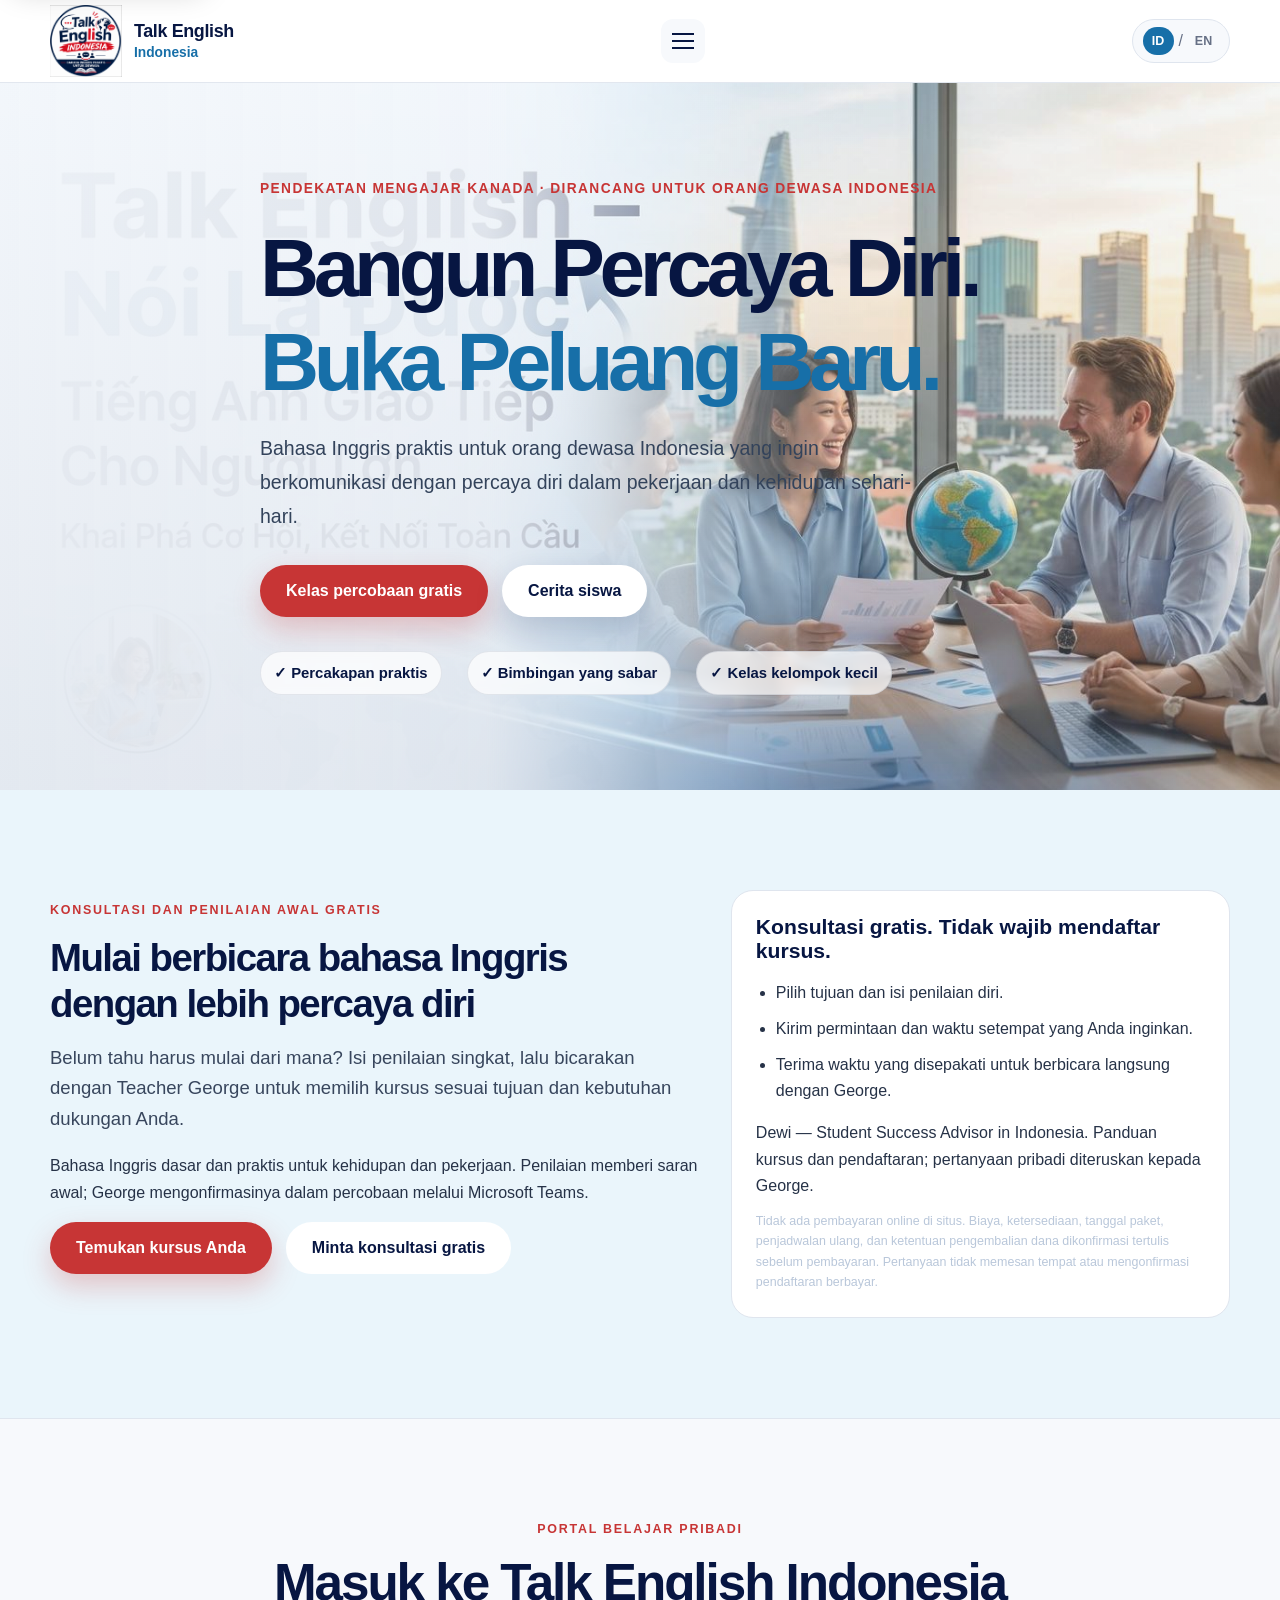
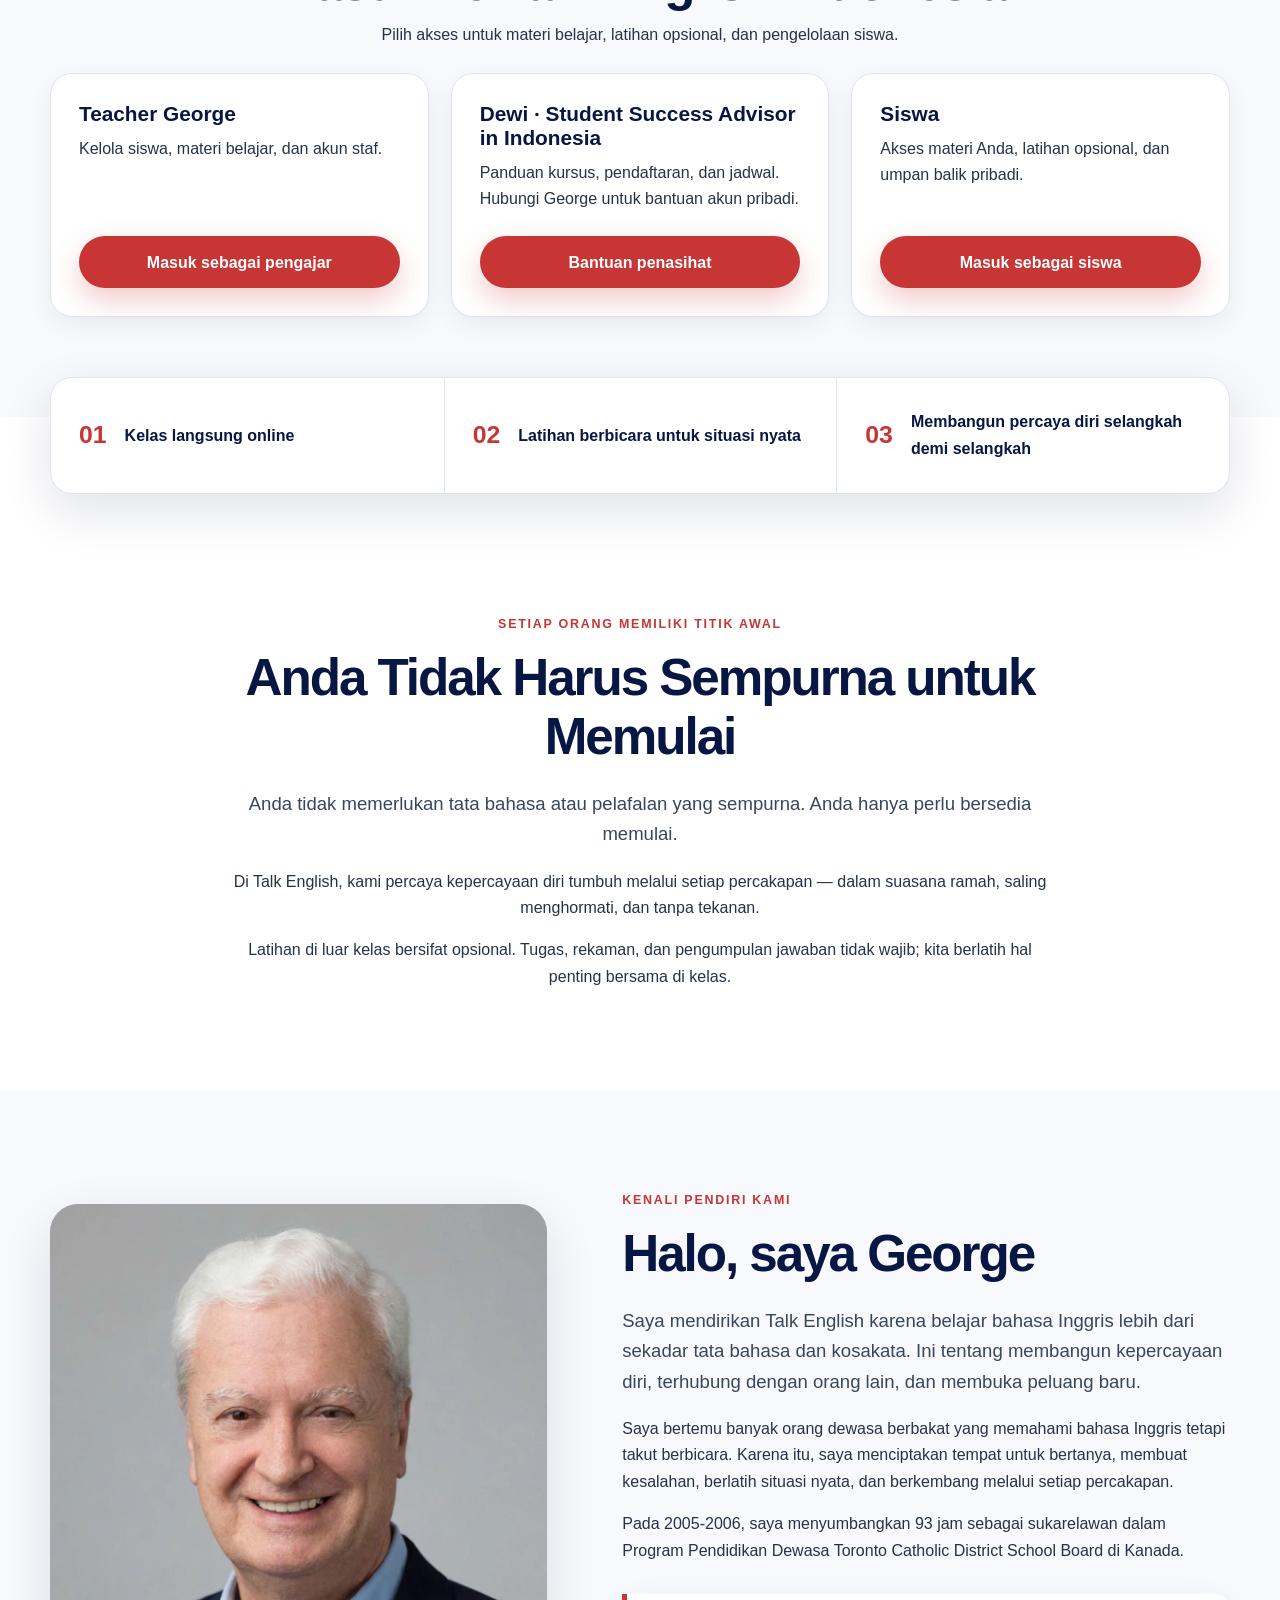
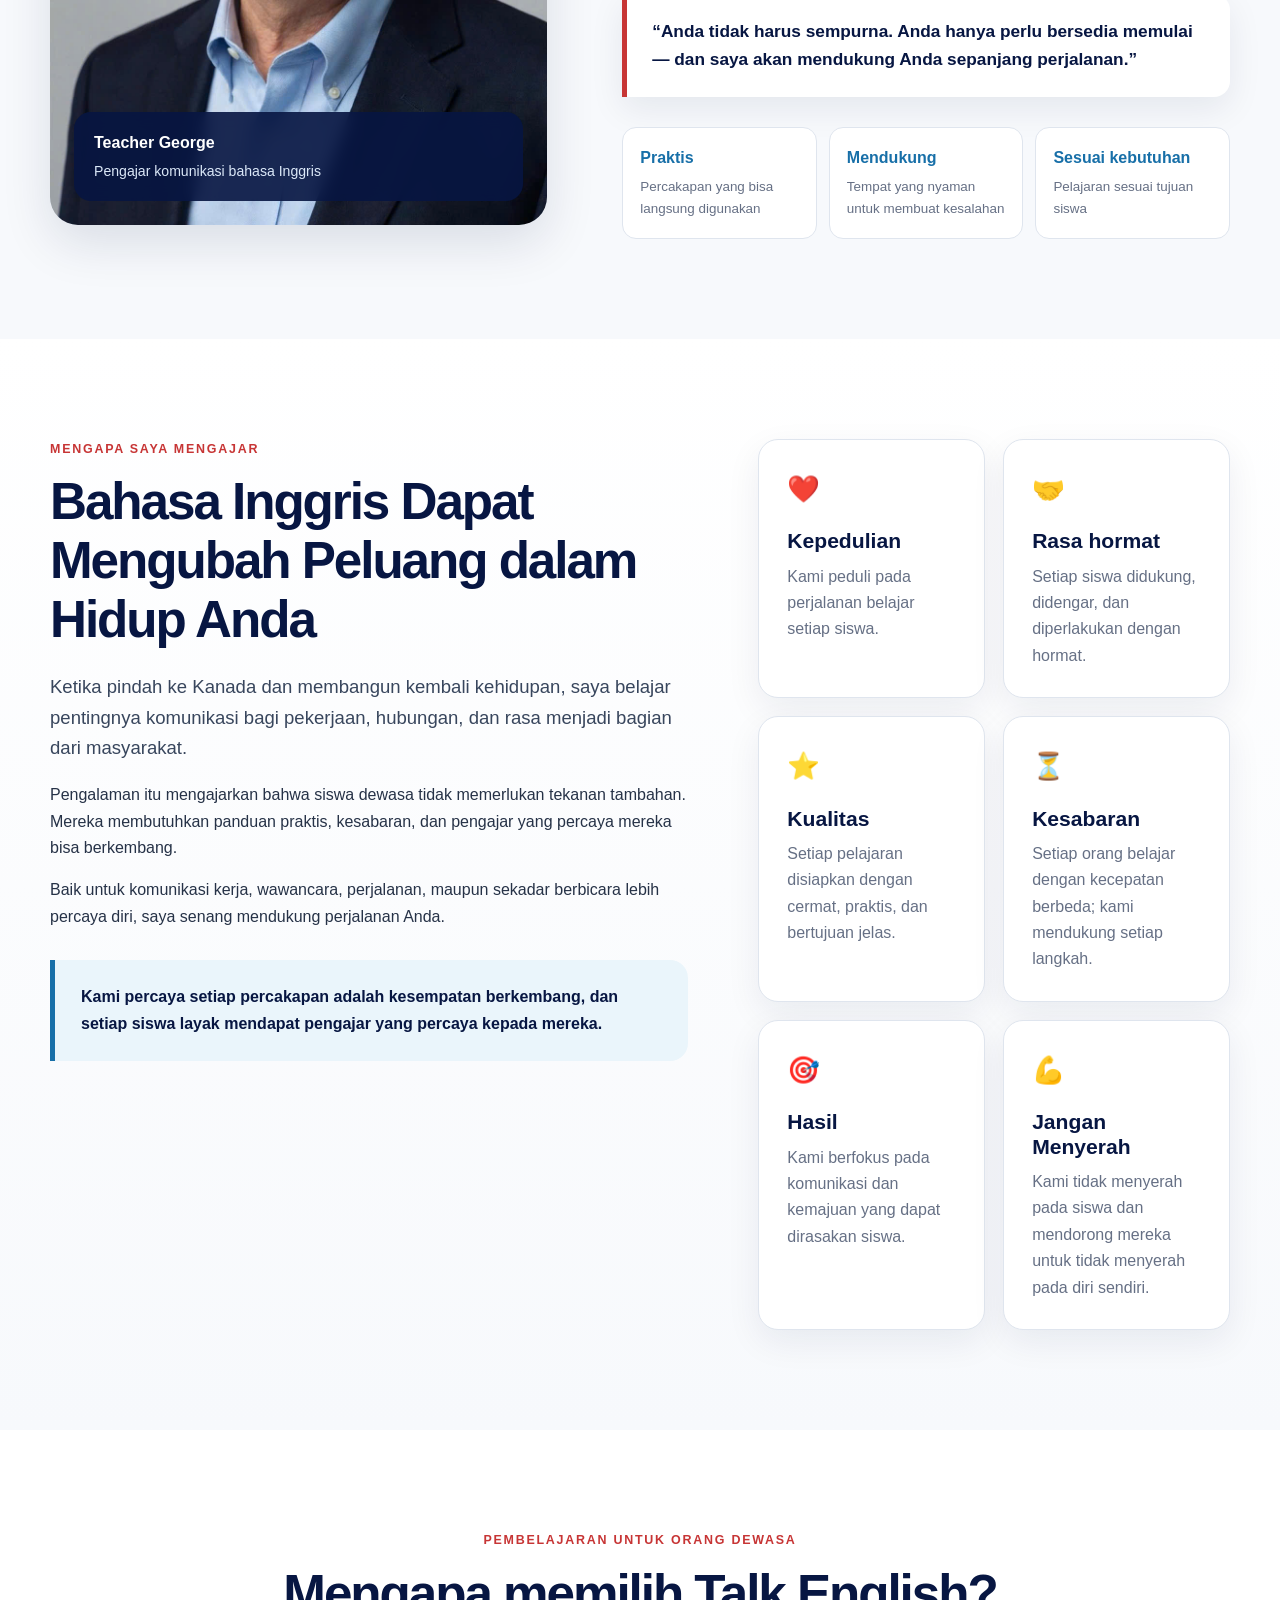
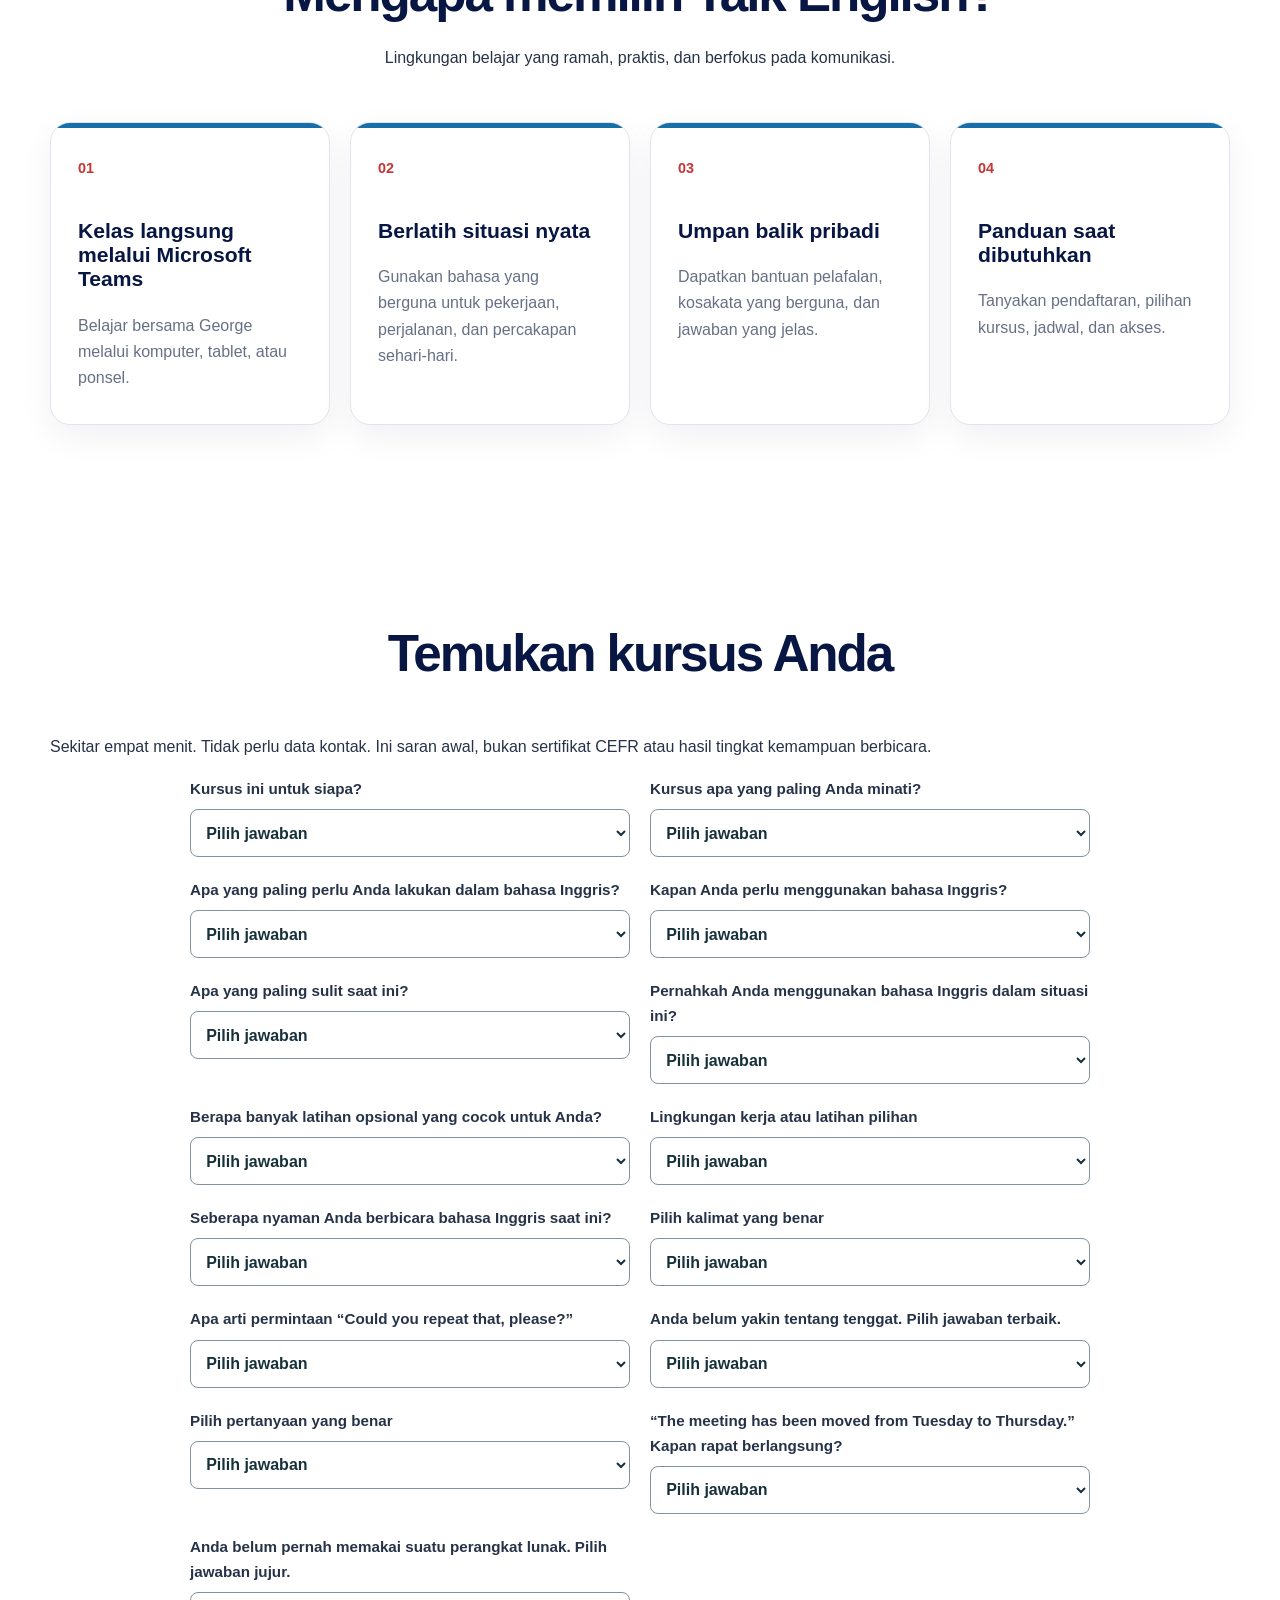
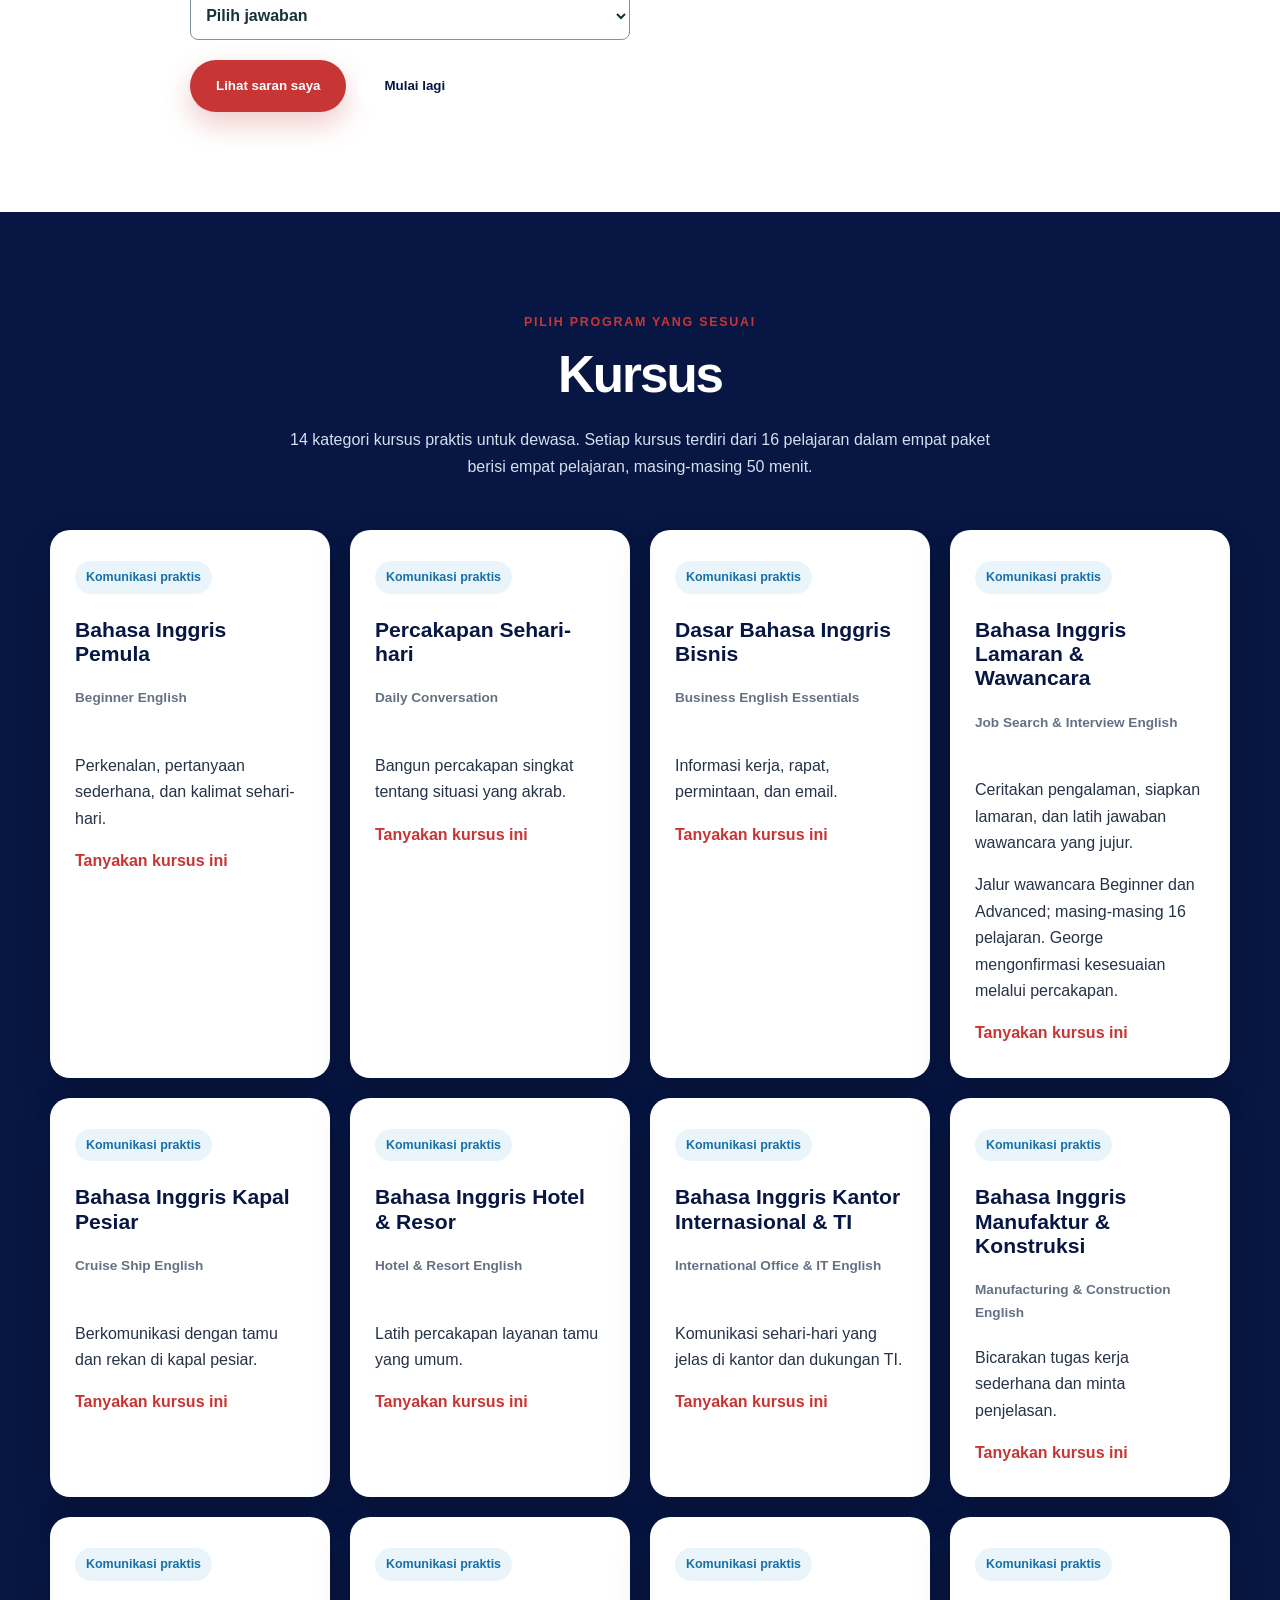
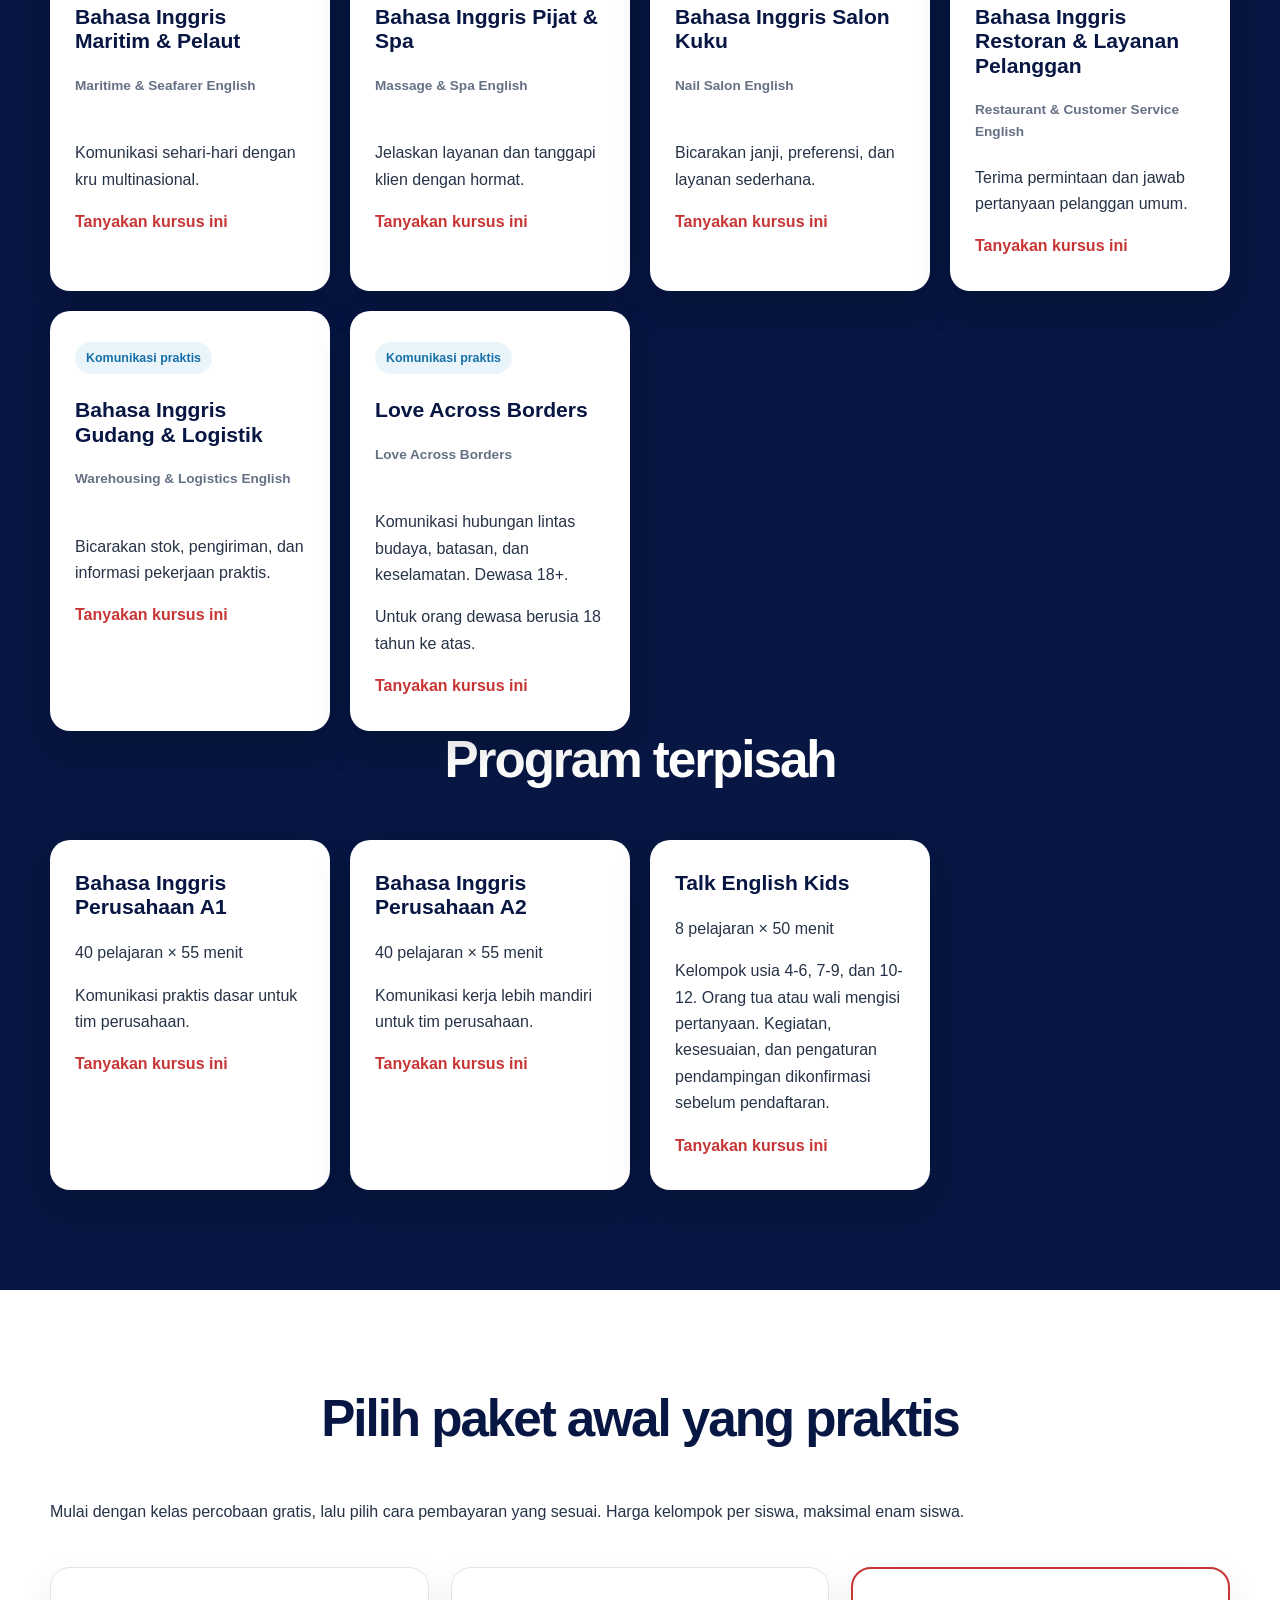
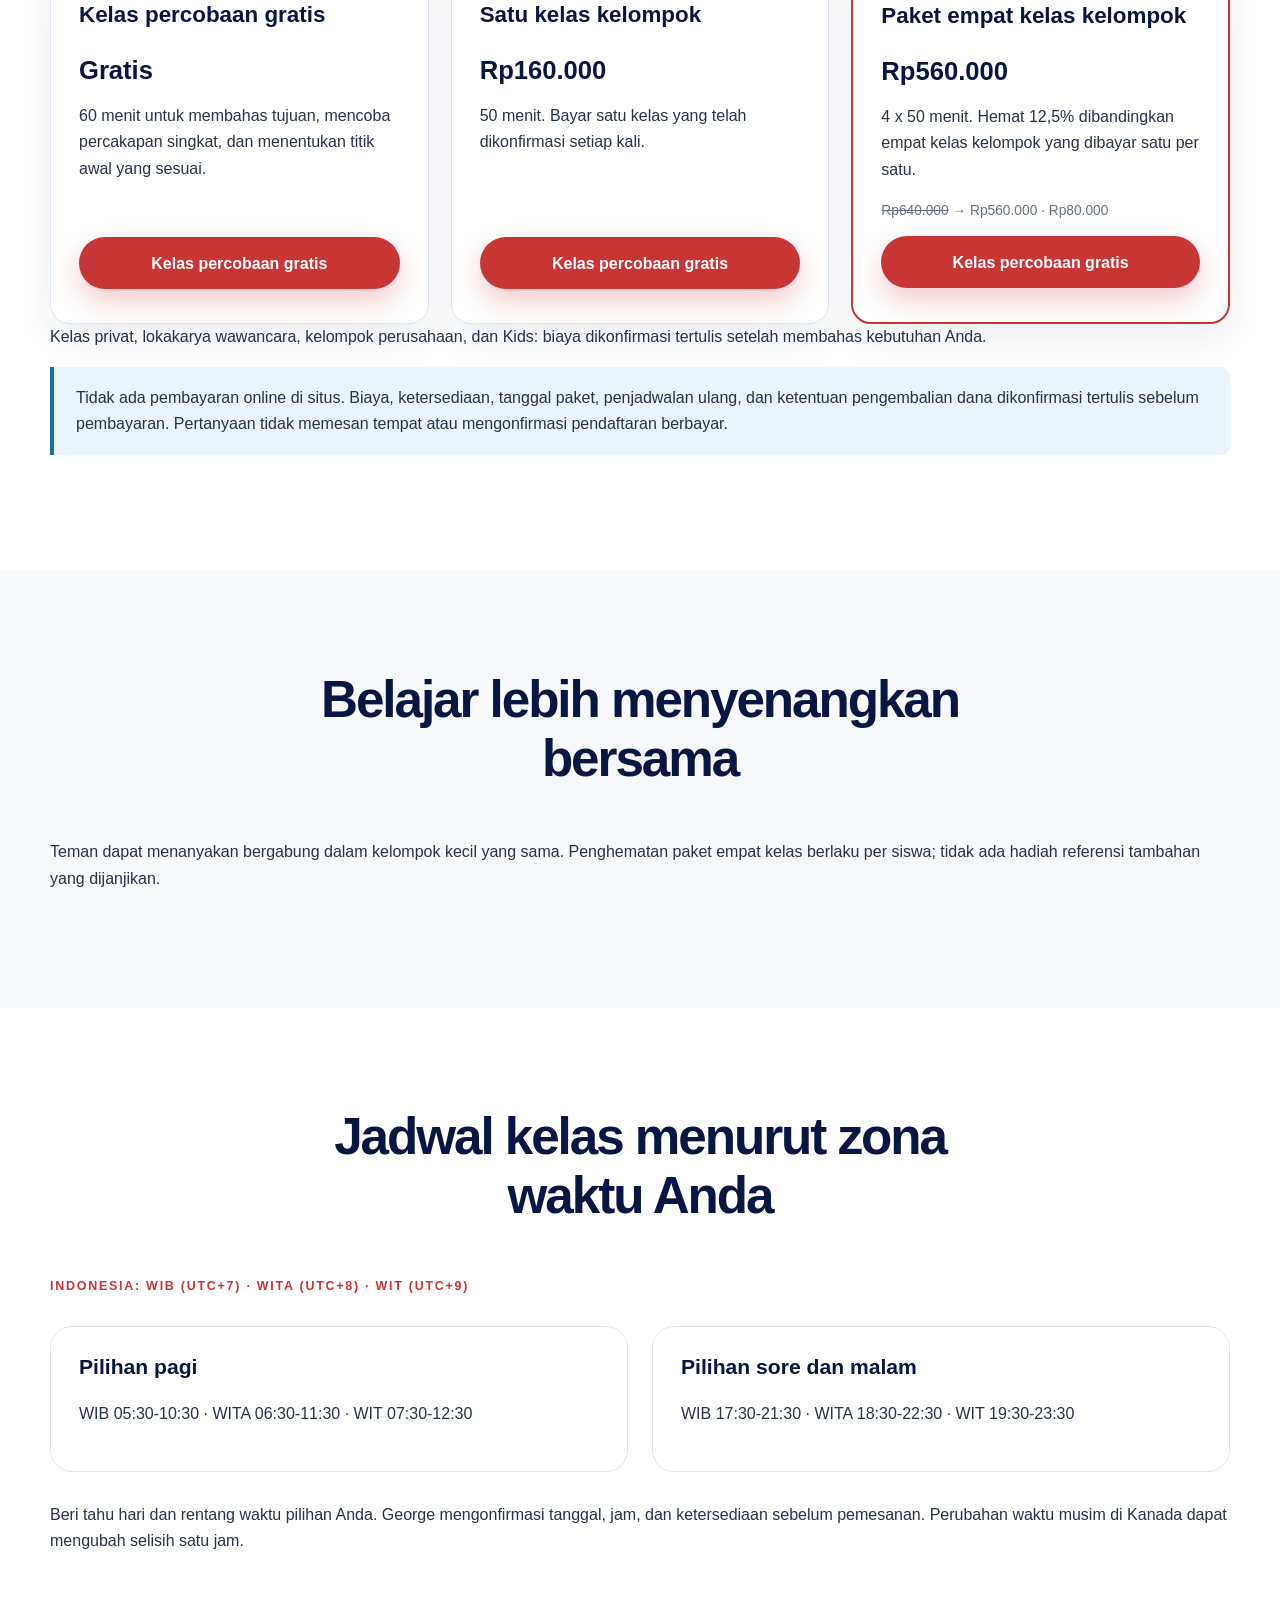
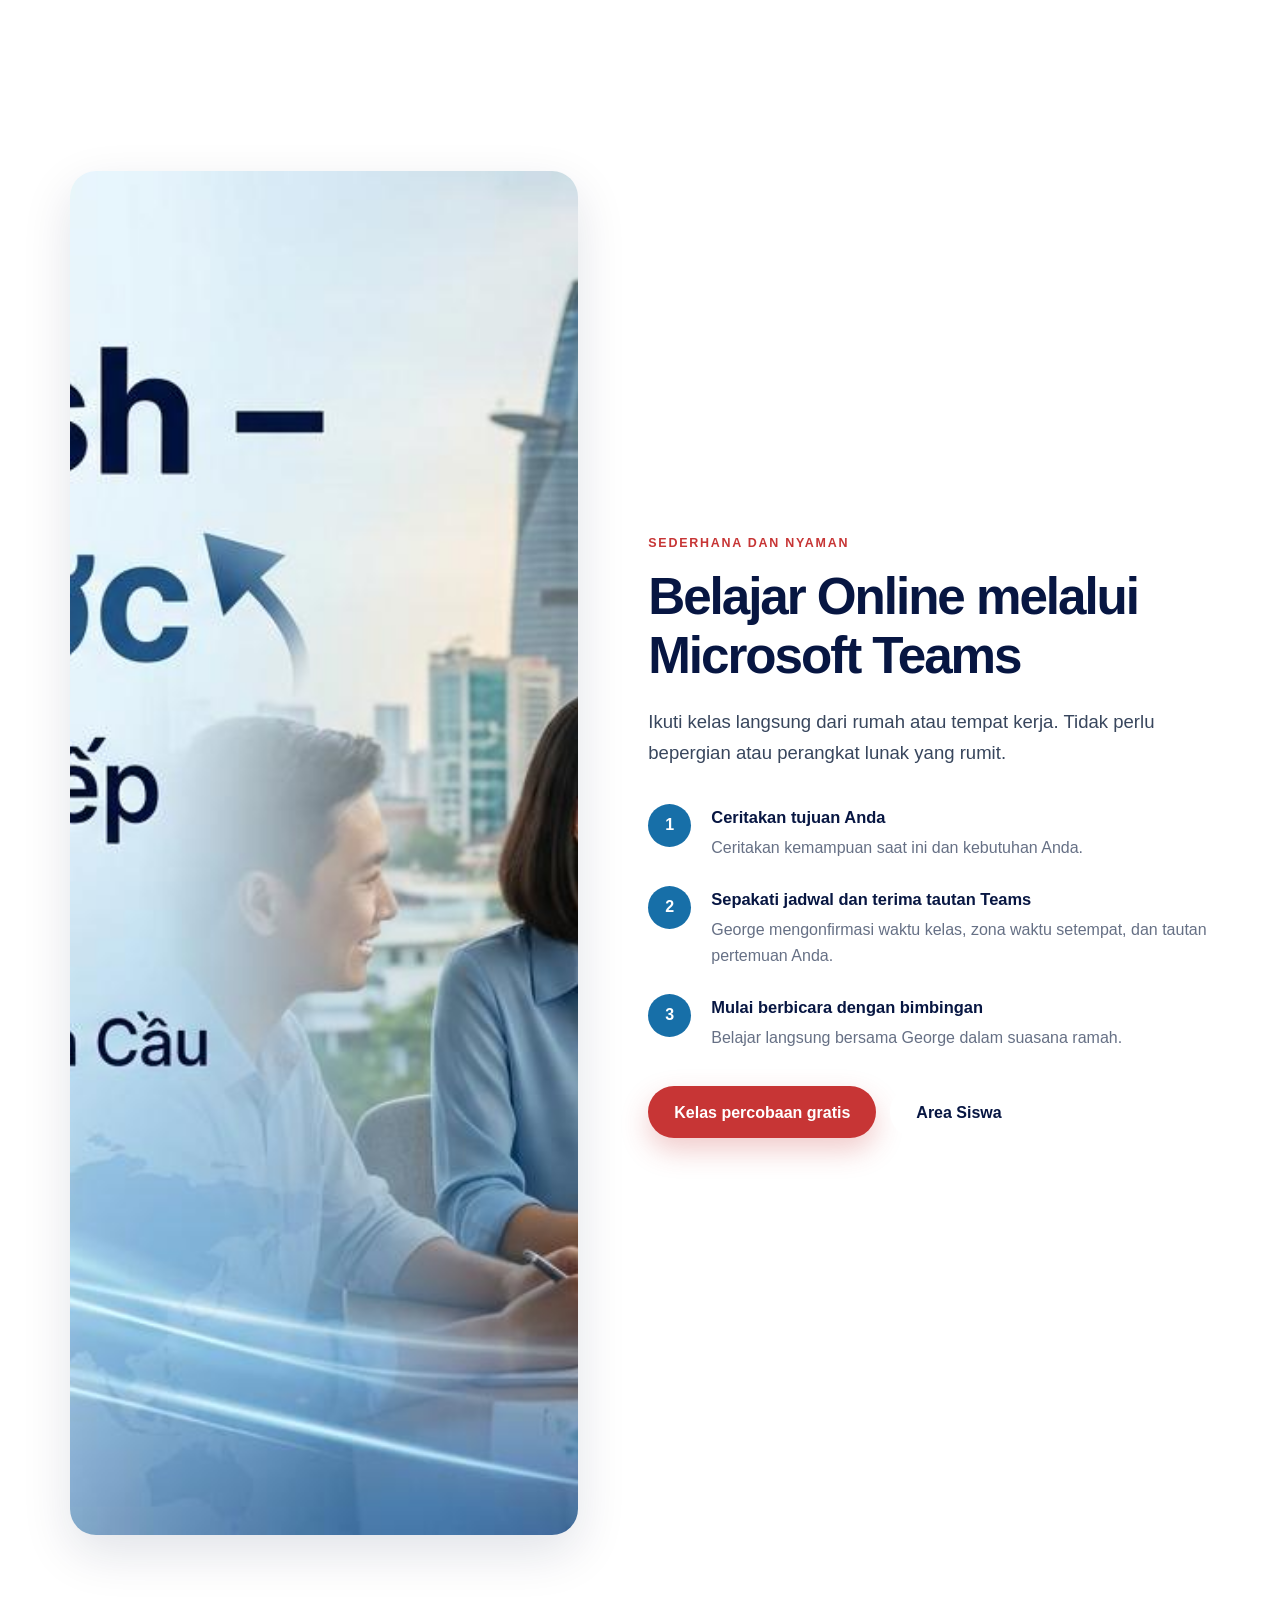
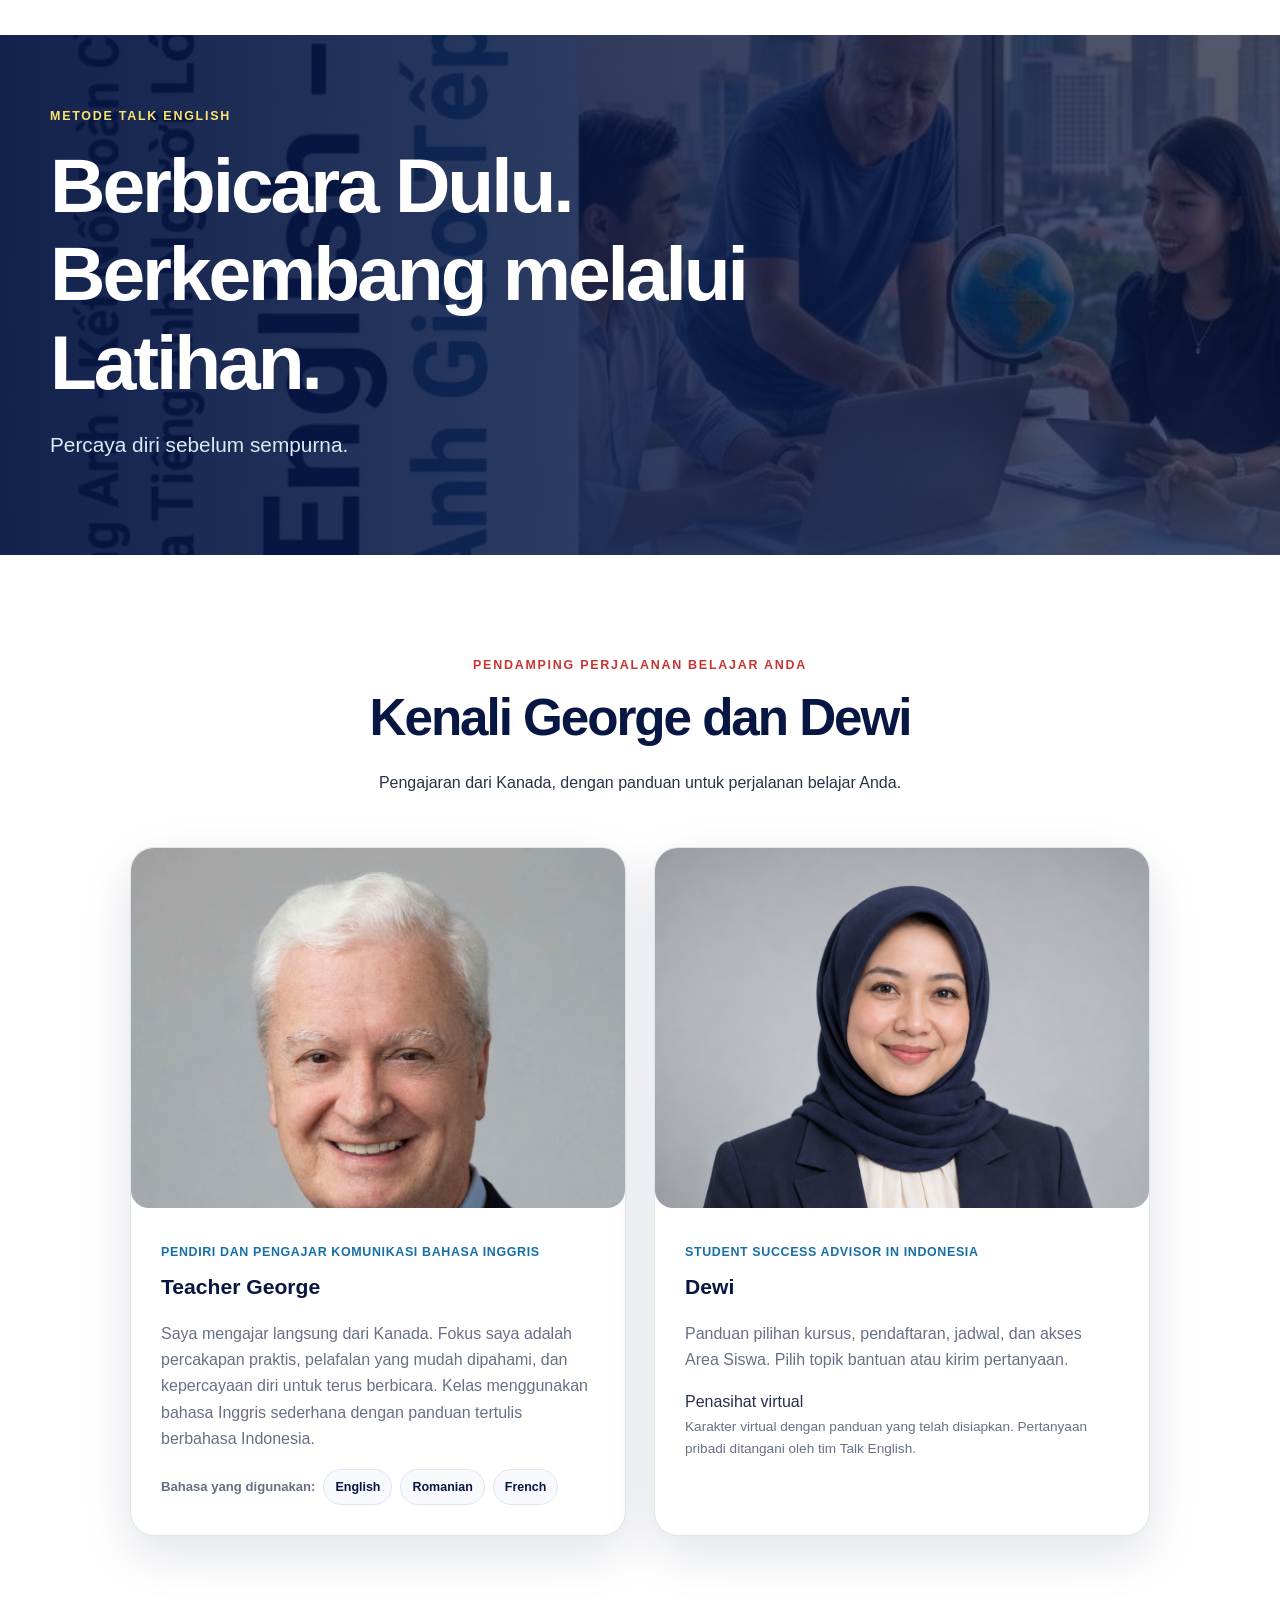
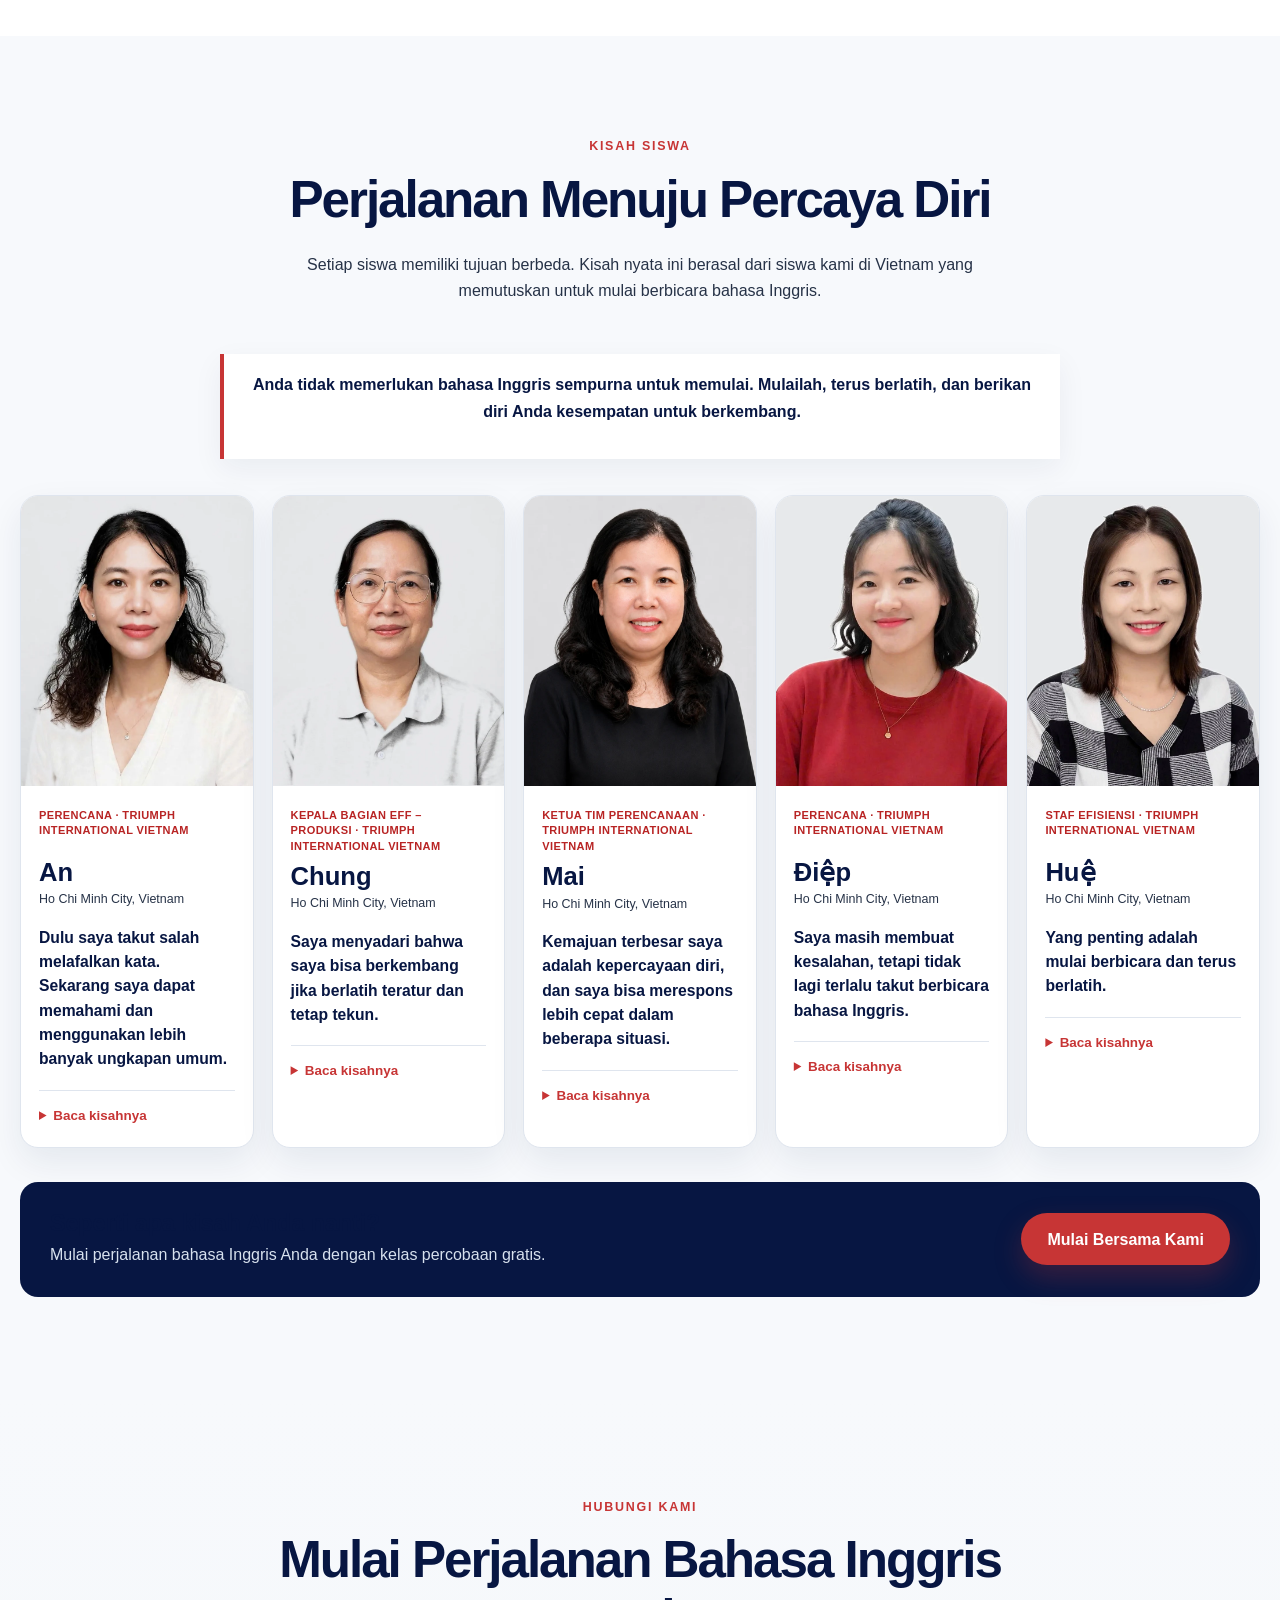
==== commit a6632a83: "Restore Vietnam reference layout and localized content" ====
--- a/index.html
+++ b/index.html
@@ -1 +1,494 @@
-<!doctype html><html lang="id"><head><meta charset="utf-8"><meta name="viewport" content="width=device-width,initial-scale=1"><title>Bangun percaya diri. Buka peluang baru. | Talk English Indonesia</title><meta name="description" content="Bahasa Inggris praktis untuk orang dewasa yang ingin lebih percaya diri di tempat kerja dan kehidupan sehari-hari."><link rel="canonical" href="https://ayobicara.com/"><meta property="og:url" content="https://ayobicara.com/"><meta property="og:type" content="website"><meta property="og:title" content="Bangun percaya diri. Buka peluang baru. | Talk English Indonesia"><meta property="og:description" content="Bahasa Inggris praktis untuk orang dewasa yang ingin lebih percaya diri di tempat kerja dan kehidupan sehari-hari."><meta property="og:locale" content="id_ID"><meta property="og:image" content="https://ayobicara.com/images/country-logo.png"><meta name="twitter:card" content="summary"><meta name="theme-color" content="#071642"><meta name="color-scheme" content="light"><script type="application/ld+json">{"@context": "https://schema.org", "@type": "EducationalOrganization", "name": "Talk English Indonesia", "url": "https://ayobicara.com/", "email": "info@ayobicara.com", "description": "Bahasa Inggris praktis untuk orang dewasa yang ingin lebih percaya diri di tempat kerja dan kehidupan sehari-hari."}</script><link rel="stylesheet" href="css/style.css?v=20261023-vietnam-portraits-v4"><link rel="stylesheet" href="css/country.css?v=20261023-vietnam-portraits-v4"></head><body data-page-title="hero"><a class="skip-link" href="#main-content"><span data-i18n="skip" >Langsung ke konten utama</span></a><header class="site-header"><div class="header-container"><a class="brand" href="index.html"><img src="images/country-logo.png" alt="Talk English Indonesia" class="site-logo" width="72" height="72"><span class="brand-copy"><strong>Talk English</strong><small>Indonesia</small></span></a><div class="header-tools"><div class="language-switch" aria-label="Language"><button type="button" class="language-button" data-language="id" aria-pressed="true">ID</button><button type="button" class="language-button" data-language="en" aria-pressed="false">EN</button></div><button type="button" class="menu-toggle" aria-controls="main-navigation" aria-expanded="false"><span data-i18n="menu" >Menu</span></button></div><nav class="main-navigation" id="main-navigation" aria-label="Main navigation"><a href="index.html#top"><span data-i18n="home" >Beranda</span></a><a href="index.html#george"><span data-i18n="about" >Tentang George</span></a><a href="index.html#story"><span data-i18n="story" >Cerita kami</span></a><a href="index.html#self-assessment"><span data-i18n="find" >Temukan kursus Anda</span></a><a href="index.html#courses"><span data-i18n="courses" >Kursus</span></a><a href="index.html#student-stories"><span data-i18n="learners" >Cerita siswa</span></a><a href="index.html#online"><span data-i18n="online" >Belajar online</span></a><a href="index.html#faq"><span data-i18n="faq" >Pertanyaan</span></a><a href="index.html#contact"><span data-i18n="contact" >Hubungi kami</span></a><a href="student/"><span data-i18n="login" >Area Siswa</span></a><a class="nav-cta" href="#trial-form"><span data-i18n="trial"></span></a></nav></div></header><main id="main-content"><section id="top" class="hero-section"><div class="container hero-grid"><div class="hero-content"><p data-i18n="heroLabel" class="section-label">Pendekatan mengajar Kanada · Bahasa Inggris praktis</p><h1 data-i18n="hero" >Bangun percaya diri. Buka peluang baru.</h1><p data-i18n="intro" class="hero-description">Bahasa Inggris praktis untuk orang dewasa yang ingin lebih percaya diri di tempat kerja dan kehidupan sehari-hari.</p><div class="hero-actions"><a class="button button-primary" href="#trial-form" ><span data-i18n="trial" >Kelas percobaan gratis</span></a><a class="button button-secondary" href="#self-assessment" ><span data-i18n="find" >Temukan kursus Anda</span></a></div><p data-i18n="trust" class="hero-trust">Percakapan nyata · Bimbingan sabar · Kelompok kecil</p></div><div class="hero-portrait"><img src="images/george.jpg" alt="Teacher George" width="420" height="500"><p>Teacher George · Canada</p></div></div></section><section class="section soft-section" id="free-assessment"><div class="container"><div class="section-heading"><h2 data-i18n="promoTitle" >Mulai berbicara bahasa Inggris dengan lebih percaya diri</h2></div><p data-i18n="promoText" >Pilih tujuan, coba panduan kursus opsional, lalu tentukan titik awal bersama Teacher George. Tidak perlu membayar atau membuat akun untuk menanyakan kelas percobaan.</p><div class="action-row"><a class="button button-primary" href="#self-assessment" ><span data-i18n="find" >Temukan kursus Anda</span></a><a class="button button-secondary" href="#trial-form" ><span data-i18n="trial" >Kelas percobaan gratis</span></a></div><p data-i18n="noPressure" class="small-note">Konsultasi gratis. Tidak wajib mendaftar kursus.</p></div></section><section class="section " id="confidence"><div class="container"><div class="section-heading"><h2 data-i18n="noPerfect" >Anda tidak harus sempurna untuk memulai</h2></div><p data-i18n="noPerfectText" >Anda boleh bertanya, membuat kesalahan, dan berlatih dalam suasana ramah dan saling menghormati. Kepercayaan diri tumbuh dari satu percakapan ke percakapan berikutnya.</p><p data-i18n="optionalPractice" class="notice">Latihan di luar kelas bersifat opsional. Tugas, rekaman, dan pengumpulan jawaban tidak wajib; kita berlatih hal penting bersama di kelas.</p></div></section><section class="section soft-section" id="george"><div class="container"><div class="section-heading"><h2 data-i18n="founderTitle" >Halo, saya George</h2></div><div class="split-grid"><img class="profile-image" src="images/george.jpg" alt="Teacher George" loading="lazy" width="340" height="400"><div><p data-i18n="founder" class="section-label">Kenali pendiri kami</p><p data-i18n="founderText" >Saya mengajar langsung dari Kanada. Fokus saya adalah percakapan praktis, pelafalan yang mudah dipahami, dan kepercayaan diri untuk terus berbicara. Kelas menggunakan bahasa Inggris sederhana dengan panduan tertulis berbahasa Indonesia.</p><p data-i18n="founderExperience" >Pada 2005-2006, saya menyumbangkan 93 jam sebagai sukarelawan dalam Program Pendidikan Dewasa Toronto Catholic District School Board di Kanada.</p><p data-i18n="expansion" class="notice">Mengajar siswa di Vietnam. Kini menyambut siswa di Thailand dan Indonesia.</p></div></div></div></section><section class="section " id="story"><div class="container"><div class="section-heading"><h2 data-i18n="storyTitle" >Bahasa dapat membuka peluang</h2></div><p data-i18n="storyText" >Pindah ke Kanada mengajarkan saya pentingnya komunikasi sehari-hari untuk pekerjaan, hubungan, dan rasa memiliki. Orang dewasa layak mendapat bimbingan praktis dan dorongan yang sabar.</p></div></section><section class="section soft-section" id="why"><div class="container"><div class="section-heading"><h2 data-i18n="why" >Mengapa memilih Talk English?</h2></div><div class="benefit-grid"><article class="benefit-card"><h3 data-i18n="liveTitle" >Kelas langsung melalui Microsoft Teams</h3><p data-i18n="liveText" >Belajar bersama George melalui komputer, tablet, atau ponsel.</p></article><article class="benefit-card"><h3 data-i18n="realTitle" >Berlatih situasi nyata</h3><p data-i18n="realText" >Gunakan bahasa yang berguna untuk pekerjaan, perjalanan, dan percakapan sehari-hari.</p></article><article class="benefit-card"><h3 data-i18n="feedbackTitle" >Umpan balik pribadi</h3><p data-i18n="feedbackText" >Dapatkan bantuan pelafalan, kosakata yang berguna, dan jawaban yang jelas.</p></article><article class="benefit-card"><h3 data-i18n="supportTitle" >Panduan saat dibutuhkan</h3><p data-i18n="supportText" >Tanyakan pendaftaran, pilihan kursus, jadwal, dan akses.</p></article></div></div></section><section class="section " id="self-assessment"><div class="container"><div class="section-heading"><h2 data-i18n="find" >Temukan kursus Anda</h2></div><p data-i18n="assessmentIntro" >Sekitar empat menit. Tidak perlu data kontak. Ini saran awal, bukan sertifikat CEFR atau hasil tingkat kemampuan berbicara.</p><form id="course-assessment" class="assessment-form" data-assessment-root="standalone"><label class="field" for="a-audience" data-group="shared"><span data-i18n="audience" id="label-a-audience">Kursus ini untuk siapa?</span><select id="a-audience" aria-labelledby="label-a-audience" name="audience" data-assessment-name="audience" required><option value="" data-i18n="select">Pilih jawaban</option><option value="adult" data-i18n="adult">Siswa dewasa</option><option value="kids" data-i18n="kids">Anak usia 4-12; diisi orang tua</option></select></label><label class="field" for="a-interest" data-group="adult"><span data-i18n="interest" id="label-a-interest">Kursus apa yang paling Anda minati?</span><select id="a-interest" aria-labelledby="label-a-interest" name="interest" data-assessment-name="interest" required><option value="" data-i18n="select">Pilih jawaban</option><option value="unsure" data-i18n="unsure">Belum yakin - bantu saya memilih</option><option value="beginner" data-i18n="course_beginner">Bahasa Inggris Pemula</option><option value="daily" data-i18n="course_daily">Percakapan Sehari-hari</option><option value="business" data-i18n="course_business">Dasar Bahasa Inggris Bisnis</option><option value="interview" data-i18n="course_interview">Bahasa Inggris Lamaran &amp; Wawancara</option><option value="cruise" data-i18n="course_cruise">Bahasa Inggris Kapal Pesiar</option><option value="hotel" data-i18n="course_hotel">Bahasa Inggris Hotel &amp; Resor</option><option value="office-it" data-i18n="course_office-it">Bahasa Inggris Kantor Internasional &amp; TI</option><option value="manufacturing-construction" data-i18n="course_manufacturing-construction">Bahasa Inggris Manufaktur &amp; Konstruksi</option><option value="maritime" data-i18n="course_maritime">Bahasa Inggris Maritim &amp; Pelaut</option><option value="massage-spa" data-i18n="course_massage-spa">Bahasa Inggris Pijat &amp; Spa</option><option value="nail" data-i18n="course_nail">Bahasa Inggris Salon Kuku</option><option value="restaurant-service" data-i18n="course_restaurant-service">Bahasa Inggris Restoran &amp; Layanan Pelanggan</option><option value="warehousing-logistics" data-i18n="course_warehousing-logistics">Bahasa Inggris Gudang &amp; Logistik</option><option value="love-across-borders" data-i18n="course_love-across-borders">Love Across Borders</option><option value="corporate-a1" data-i18n="course_corporate-a1">Bahasa Inggris Perusahaan A1</option><option value="corporate-a2" data-i18n="course_corporate-a2">Bahasa Inggris Perusahaan A2</option></select></label><label class="field" for="a-task" data-group="adult"><span data-i18n="task" id="label-a-task">Apa yang paling perlu Anda lakukan dalam bahasa Inggris?</span><select id="a-task" aria-labelledby="label-a-task" name="task" data-assessment-name="task" required><option value="" data-i18n="select">Pilih jawaban</option><option value="daily" data-i18n="everyday">Percakapan sehari-hari</option><option value="business" data-i18n="work">Pekerjaan, rapat, dan email</option><option value="interview" data-i18n="interviewTask">Lamaran dan wawancara kerja</option><option value="service" data-i18n="service">Berbicara dengan pelanggan</option><option value="relationship" data-i18n="relationship">Hubungan lintas budaya (18+)</option><option value="corporate" data-i18n="corporate">Program tim perusahaan</option><option value="travel" data-i18n="travel">Perjalanan dan situasi sehari-hari</option></select></label><label class="field" for="a-urgency" data-group="adult"><span data-i18n="urgency" id="label-a-urgency">Kapan Anda perlu menggunakan bahasa Inggris?</span><select id="a-urgency" aria-labelledby="label-a-urgency" name="urgency" data-assessment-name="urgency" required><option value="" data-i18n="select">Pilih jawaban</option><option value="now" data-i18n="now">Bulan ini</option><option value="soon" data-i18n="soon">Dalam tiga bulan</option><option value="explore" data-i18n="explore">Belum ada batas waktu</option></select></label><label class="field" for="a-skill" data-group="adult"><span data-i18n="skill" id="label-a-skill">Apa yang paling sulit saat ini?</span><select id="a-skill" aria-labelledby="label-a-skill" name="skill" data-assessment-name="skill" required><option value="" data-i18n="select">Pilih jawaban</option><option value="start" data-i18n="skillStart">Membentuk kalimat sederhana</option><option value="listen" data-i18n="skillListen">Memahami pertanyaan</option><option value="reply" data-i18n="skillReply">Menjawab pertanyaan lanjutan</option><option value="words" data-i18n="skillWords">Menemukan kata yang tepat</option></select></label><label class="field" for="a-experience" data-group="adult"><span data-i18n="experience" id="label-a-experience">Pernahkah Anda menggunakan bahasa Inggris dalam situasi ini?</span><select id="a-experience" aria-labelledby="label-a-experience" name="experience" data-assessment-name="experience" required><option value="" data-i18n="select">Pilih jawaban</option><option value="never" data-i18n="never">Belum pernah</option><option value="helped" data-i18n="helped">Dengan bantuan</option><option value="independent" data-i18n="independent">Secara mandiri</option></select></label><label class="field" for="a-practice" data-group="adult"><span data-i18n="practice" id="label-a-practice">Berapa banyak latihan opsional yang cocok untuk Anda?</span><select id="a-practice" aria-labelledby="label-a-practice" name="practice" data-assessment-name="practice" required><option value="" data-i18n="select">Pilih jawaban</option><option value="little" data-i18n="little">Sedikit sekali - fokus di kelas</option><option value="some" data-i18n="some">Sedikit di antara kelas</option><option value="more" data-i18n="more">Latihan opsional rutin</option></select></label><label class="field" for="a-sector" data-group="adult"><span data-i18n="sector" id="label-a-sector">Lingkungan kerja atau latihan pilihan</span><select id="a-sector" aria-labelledby="label-a-sector" name="sector" data-assessment-name="sector" required><option value="" data-i18n="select">Pilih jawaban</option><option value="none" data-i18n="unsure">Belum yakin - bantu saya memilih</option><option value="cruise" data-i18n="course_cruise">Bahasa Inggris Kapal Pesiar</option><option value="hotel" data-i18n="course_hotel">Bahasa Inggris Hotel &amp; Resor</option><option value="office-it" data-i18n="course_office-it">Bahasa Inggris Kantor Internasional &amp; TI</option><option value="manufacturing-construction" data-i18n="course_manufacturing-construction">Bahasa Inggris Manufaktur &amp; Konstruksi</option><option value="maritime" data-i18n="course_maritime">Bahasa Inggris Maritim &amp; Pelaut</option><option value="massage-spa" data-i18n="course_massage-spa">Bahasa Inggris Pijat &amp; Spa</option><option value="nail" data-i18n="course_nail">Bahasa Inggris Salon Kuku</option><option value="restaurant-service" data-i18n="course_restaurant-service">Bahasa Inggris Restoran &amp; Layanan Pelanggan</option><option value="warehousing-logistics" data-i18n="course_warehousing-logistics">Bahasa Inggris Gudang &amp; Logistik</option></select></label><label class="field" for="a-confidence" data-group="adult"><span data-i18n="confidence" id="label-a-confidence">Seberapa nyaman Anda berbicara bahasa Inggris saat ini?</span><select id="a-confidence" aria-labelledby="label-a-confidence" name="confidence" data-assessment-name="confidence" required><option value="" data-i18n="select">Pilih jawaban</option><option value="0" data-i18n="confidence0">Baru mulai; perlu banyak bantuan</option><option value="1" data-i18n="confidence1">Kalimat pendek, masih terhenti-henti</option><option value="2" data-i18n="confidence2">Bisa menjawab pertanyaan lanjutan secara mandiri</option></select></label><label class="field" for="a-age" data-group="child"><span data-i18n="age" id="label-a-age">Kelompok usia anak</span><select id="a-age" aria-labelledby="label-a-age" name="age" data-assessment-name="age" required><option value="" data-i18n="select">Pilih jawaban</option><option value="4-6" data-i18n="age46">4-6</option><option value="7-9" data-i18n="age79">7-9</option><option value="10-12" data-i18n="age1012">10-12</option></select></label><label class="field" for="a-childGoal" data-group="child"><span data-i18n="childGoal" id="label-a-childGoal">Tujuan utama anak</span><select id="a-childGoal" aria-labelledby="label-a-childGoal" name="childGoal" data-assessment-name="childGoal" required><option value="" data-i18n="select">Pilih jawaban</option><option value="speaking" data-i18n="childSpeaking">Percaya diri dengan bahasa Inggris sederhana</option><option value="play" data-i18n="childPlay">Lagu, cerita, dan kegiatan bermain</option></select></label><label class="field" for="a-childSetting" data-group="child"><span data-i18n="childSetting" id="label-a-childSetting">Pengaturan belajar pilihan</span><select id="a-childSetting" aria-labelledby="label-a-childSetting" name="childSetting" data-assessment-name="childSetting" required><option value="" data-i18n="select">Pilih jawaban</option><option value="parent" data-i18n="parent">Diskusikan dengan orang tua atau wali</option><option value="group" data-i18n="smallGroup">Kelompok kecil</option></select></label><label class="field" for="a-q1" data-group="adult"><span data-i18n="q1" id="label-a-q1">Pilih kalimat yang benar</span><select id="a-q1" aria-labelledby="label-a-q1" name="q1" data-assessment-name="q1" required><option value="" data-i18n="select">Pilih jawaban</option><option value="0" data-i18n="q1a">She work here.</option><option value="1" data-i18n="q1b">She works here.</option><option value="0b" data-i18n="q1c">She working here.</option></select></label><label class="field" for="a-q2" data-group="adult"><span data-i18n="q2" id="label-a-q2">Apa arti permintaan “Could you repeat that, please?”</span><select id="a-q2" aria-labelledby="label-a-q2" name="q2" data-assessment-name="q2" required><option value="" data-i18n="select">Pilih jawaban</option><option value="0" data-i18n="endCall">Mengakhiri panggilan</option><option value="0b" data-i18n="confirmUnderstanding">Mengonfirmasi pemahaman</option><option value="1" data-i18n="repeat">Meminta seseorang mengulang</option></select></label><label class="field" for="a-q3" data-group="adult"><span data-i18n="q3" id="label-a-q3">Anda belum yakin tentang tenggat. Pilih jawaban terbaik.</span><select id="a-q3" aria-labelledby="label-a-q3" name="q3" data-assessment-name="q3" required><option value="" data-i18n="select">Pilih jawaban</option><option value="1" data-i18n="q3a">Could you confirm the deadline, please?</option><option value="0" data-i18n="q3b">I guarantee it is finished.</option><option value="0b" data-i18n="q3c">I will guess the time.</option></select></label><label class="field" for="a-q4" data-group="adult"><span data-i18n="q4" id="label-a-q4">Pilih pertanyaan yang benar</span><select id="a-q4" aria-labelledby="label-a-q4" name="q4" data-assessment-name="q4" required><option value="" data-i18n="select">Pilih jawaban</option><option value="0" data-i18n="q4a">Where you work?</option><option value="1" data-i18n="q4b">Where do you work?</option><option value="0b" data-i18n="q4c">Where does you work?</option></select></label><label class="field" for="a-q5" data-group="adult"><span data-i18n="q5" id="label-a-q5">“The meeting has been moved from Tuesday to Thursday.” Kapan rapat berlangsung?</span><select id="a-q5" aria-labelledby="label-a-q5" name="q5" data-assessment-name="q5" required><option value="" data-i18n="select">Pilih jawaban</option><option value="0" data-i18n="tuesday">Tuesday</option><option value="1" data-i18n="thursday">Thursday</option><option value="0b" data-i18n="bothDays">Kedua hari</option></select></label><label class="field" for="a-q6" data-group="adult"><span data-i18n="q6" id="label-a-q6">Anda belum pernah memakai suatu perangkat lunak. Pilih jawaban jujur.</span><select id="a-q6" aria-labelledby="label-a-q6" name="q6" data-assessment-name="q6" required><option value="" data-i18n="select">Pilih jawaban</option><option value="0" data-i18n="q6a">I am an expert in it.</option><option value="0b" data-i18n="q6b">I have used it for years.</option><option value="1" data-i18n="q6c">I have not used it yet, but I am willing to learn.</option></select></label><div class="form-full action-row"><button type="submit" class="button button-primary"><span data-i18n="recommend" >Lihat saran saya</span></button><button type="reset" class="button button-secondary"><span data-i18n="reset" >Mulai lagi</span></button></div></form><section class="assessment-result" id="assessment-result" hidden tabindex="-1" aria-labelledby="result-heading"><h3 data-i18n="recommendation" id="result-heading">Saran titik awal Anda</h3><p id="assessment-course" class="result-course"></p><p id="assessment-reason" class="preserve-lines"></p><a class="button button-primary" href="#trial-form" id="assessment-register"><span data-i18n="registerWithResult" >Minta percobaan dengan saran ini</span></a></section></div></section><section class="section soft-section" id="courses"><div class="container"><div class="section-heading"><h2 data-i18n="courses" >Kursus</h2></div><p data-i18n="catalogIntro" >14 kategori kursus praktis untuk dewasa. Setiap kursus terdiri dari 16 pelajaran dalam empat paket berisi empat pelajaran, masing-masing 50 menit.</p><p data-i18n="materialsNotice" class="notice">Materi lengkap berbahasa Indonesia masih ditinjau. Pertanyaan kursus tidak menjamin semua pelajaran sudah tersedia di Area Siswa. Ketersediaan dikonfirmasi sebelum pendaftaran.</p><h3 data-i18n="adultCourses" >Kursus dewasa dan bidang pekerjaan</h3><div class="course-grid"><article class="course-card" data-course="beginner"><h3 data-i18n="course_beginner" >Bahasa Inggris Pemula</h3><p class="course-english">Beginner English</p><p data-i18n="desc_beginner" >Perkenalan, pertanyaan sederhana, dan kalimat sehari-hari.</p><p class="course-duration">16 × 50 min</p><a href="#trial-form" class="course-enquiry" data-course-select="beginner"><span data-i18n="enquireCourse" >Tanyakan kursus ini</span> →</a></article><article class="course-card" data-course="daily"><h3 data-i18n="course_daily" >Percakapan Sehari-hari</h3><p class="course-english">Daily Conversation</p><p data-i18n="desc_daily" >Bangun percakapan singkat tentang situasi yang akrab.</p><p class="course-duration">16 × 50 min</p><a href="#trial-form" class="course-enquiry" data-course-select="daily"><span data-i18n="enquireCourse" >Tanyakan kursus ini</span> →</a></article><article class="course-card" data-course="business"><h3 data-i18n="course_business" >Dasar Bahasa Inggris Bisnis</h3><p class="course-english">Business English Essentials</p><p data-i18n="desc_business" >Informasi kerja, rapat, permintaan, dan email.</p><p class="course-duration">16 × 50 min</p><a href="#trial-form" class="course-enquiry" data-course-select="business"><span data-i18n="enquireCourse" >Tanyakan kursus ini</span> →</a></article><article class="course-card" data-course="interview"><h3 data-i18n="course_interview" >Bahasa Inggris Lamaran &amp; Wawancara</h3><p class="course-english">Job Search &amp; Interview English</p><p data-i18n="desc_interview" >Ceritakan pengalaman, siapkan lamaran, dan latih jawaban wawancara yang jujur.</p><p class="course-duration">16 × 50 min</p><a href="#trial-form" class="course-enquiry" data-course-select="interview"><span data-i18n="enquireCourse" >Tanyakan kursus ini</span> →</a></article><article class="course-card" data-course="cruise"><h3 data-i18n="course_cruise" >Bahasa Inggris Kapal Pesiar</h3><p class="course-english">Cruise Ship English</p><p data-i18n="desc_cruise" >Berkomunikasi dengan tamu dan rekan di kapal pesiar.</p><p class="course-duration">16 × 50 min</p><a href="#trial-form" class="course-enquiry" data-course-select="cruise"><span data-i18n="enquireCourse" >Tanyakan kursus ini</span> →</a></article><article class="course-card" data-course="hotel"><h3 data-i18n="course_hotel" >Bahasa Inggris Hotel &amp; Resor</h3><p class="course-english">Hotel &amp; Resort English</p><p data-i18n="desc_hotel" >Latih percakapan layanan tamu yang umum.</p><p class="course-duration">16 × 50 min</p><a href="#trial-form" class="course-enquiry" data-course-select="hotel"><span data-i18n="enquireCourse" >Tanyakan kursus ini</span> →</a></article><article class="course-card" data-course="office-it"><h3 data-i18n="course_office-it" >Bahasa Inggris Kantor Internasional &amp; TI</h3><p class="course-english">International Office &amp; IT English</p><p data-i18n="desc_office-it" >Komunikasi sehari-hari yang jelas di kantor dan dukungan TI.</p><p class="course-duration">16 × 50 min</p><a href="#trial-form" class="course-enquiry" data-course-select="office-it"><span data-i18n="enquireCourse" >Tanyakan kursus ini</span> →</a></article><article class="course-card" data-course="manufacturing-construction"><h3 data-i18n="course_manufacturing-construction" >Bahasa Inggris Manufaktur &amp; Konstruksi</h3><p class="course-english">Manufacturing &amp; Construction English</p><p data-i18n="desc_manufacturing-construction" >Bicarakan tugas kerja sederhana dan minta penjelasan.</p><p class="course-duration">16 × 50 min</p><a href="#trial-form" class="course-enquiry" data-course-select="manufacturing-construction"><span data-i18n="enquireCourse" >Tanyakan kursus ini</span> →</a></article><article class="course-card" data-course="maritime"><h3 data-i18n="course_maritime" >Bahasa Inggris Maritim &amp; Pelaut</h3><p class="course-english">Maritime &amp; Seafarer English</p><p data-i18n="desc_maritime" >Komunikasi sehari-hari dengan kru multinasional.</p><p class="course-duration">16 × 50 min</p><a href="#trial-form" class="course-enquiry" data-course-select="maritime"><span data-i18n="enquireCourse" >Tanyakan kursus ini</span> →</a></article><article class="course-card" data-course="massage-spa"><h3 data-i18n="course_massage-spa" >Bahasa Inggris Pijat &amp; Spa</h3><p class="course-english">Massage &amp; Spa English</p><p data-i18n="desc_massage-spa" >Jelaskan layanan dan tanggapi klien dengan hormat.</p><p class="course-duration">16 × 50 min</p><a href="#trial-form" class="course-enquiry" data-course-select="massage-spa"><span data-i18n="enquireCourse" >Tanyakan kursus ini</span> →</a></article><article class="course-card" data-course="nail"><h3 data-i18n="course_nail" >Bahasa Inggris Salon Kuku</h3><p class="course-english">Nail Salon English</p><p data-i18n="desc_nail" >Bicarakan janji, preferensi, dan layanan sederhana.</p><p class="course-duration">16 × 50 min</p><a href="#trial-form" class="course-enquiry" data-course-select="nail"><span data-i18n="enquireCourse" >Tanyakan kursus ini</span> →</a></article><article class="course-card" data-course="restaurant-service"><h3 data-i18n="course_restaurant-service" >Bahasa Inggris Restoran &amp; Layanan Pelanggan</h3><p class="course-english">Restaurant &amp; Customer Service English</p><p data-i18n="desc_restaurant-service" >Terima permintaan dan jawab pertanyaan pelanggan umum.</p><p class="course-duration">16 × 50 min</p><a href="#trial-form" class="course-enquiry" data-course-select="restaurant-service"><span data-i18n="enquireCourse" >Tanyakan kursus ini</span> →</a></article><article class="course-card" data-course="warehousing-logistics"><h3 data-i18n="course_warehousing-logistics" >Bahasa Inggris Gudang &amp; Logistik</h3><p class="course-english">Warehousing &amp; Logistics English</p><p data-i18n="desc_warehousing-logistics" >Bicarakan stok, pengiriman, dan informasi pekerjaan praktis.</p><p class="course-duration">16 × 50 min</p><a href="#trial-form" class="course-enquiry" data-course-select="warehousing-logistics"><span data-i18n="enquireCourse" >Tanyakan kursus ini</span> →</a></article><article class="course-card" data-course="love-across-borders"><h3 data-i18n="course_love-across-borders" >Love Across Borders</h3><p class="course-english">Love Across Borders</p><p data-i18n="desc_love-across-borders" >Komunikasi hubungan lintas budaya, batasan, dan keselamatan. Dewasa 18+.</p><p class="course-duration">16 × 50 min</p><a href="#trial-form" class="course-enquiry" data-course-select="love-across-borders"><span data-i18n="enquireCourse" >Tanyakan kursus ini</span> →</a></article></div><h3 data-i18n="specialPrograms" >Program terpisah</h3><div class="course-grid"><article class="course-card" data-course="corporate-a1"><h3 data-i18n="course_corporate-a1" >Bahasa Inggris Perusahaan A1</h3><p class="course-english">Corporate English A1</p><p data-i18n="desc_corporate-a1" >Komunikasi praktis dasar untuk tim perusahaan.</p><p class="course-duration">40 × 55 min</p><a href="#trial-form" class="course-enquiry" data-course-select="corporate-a1"><span data-i18n="enquireCourse" >Tanyakan kursus ini</span> →</a></article><article class="course-card" data-course="corporate-a2"><h3 data-i18n="course_corporate-a2" >Bahasa Inggris Perusahaan A2</h3><p class="course-english">Corporate English A2</p><p data-i18n="desc_corporate-a2" >Komunikasi kerja lebih mandiri untuk tim perusahaan.</p><p class="course-duration">40 × 55 min</p><a href="#trial-form" class="course-enquiry" data-course-select="corporate-a2"><span data-i18n="enquireCourse" >Tanyakan kursus ini</span> →</a></article><article class="course-card" data-course="kids"><h3 data-i18n="course_kids" >Talk English Kids</h3><p class="course-english">Talk English Kids</p><p data-i18n="desc_kids" >Lagu, cerita, dan bahasa praktis melalui kegiatan sesuai usia.</p><p class="course-duration">8 × 50 min</p><a href="#trial-form" class="course-enquiry" data-course-select="kids"><span data-i18n="enquireCourse" >Tanyakan kursus ini</span> →</a></article></div><p data-i18n="interviewNotice" class="small-note">Jalur wawancara Beginner dan Advanced; masing-masing 16 pelajaran. George mengonfirmasi kesesuaian melalui percakapan.</p><p data-i18n="kidsNotice" class="notice">Kelompok usia 4-6, 7-9, dan 10-12. Orang tua atau wali mengisi pertanyaan. Kegiatan, kesesuaian, dan pengaturan pendampingan dikonfirmasi sebelum pendaftaran.</p><p data-i18n="practicalNotice" class="small-note">Bahasa Inggris dasar dan praktis, bukan kualifikasi akademik atau sertifikasi profesi. Love Across Borders untuk dewasa 18+. Kelas perusahaan terpisah dari kursus dewasa 50 menit.</p></div></section><section class="section " id="pricing"><div class="container"><div class="section-heading"><h2 data-i18n="pricing" >Pilih paket awal yang praktis</h2></div><p data-i18n="pricingIntro" >Mulai dengan kelas percobaan gratis, lalu pilih cara pembayaran yang sesuai. Harga kelompok per siswa, maksimal enam siswa.</p><div class="pricing-grid"><article class="price-card "><h3 data-i18n="trial" >Kelas percobaan gratis</h3><p class="price-amount"><strong data-i18n="free" >Gratis</strong></p><p data-i18n="trialDetail" >60 menit untuk membahas tujuan, mencoba percakapan singkat, dan menentukan titik awal yang sesuai.</p><a class="button button-primary" href="#trial-form" ><span data-i18n="trial" >Kelas percobaan gratis</span></a></article><article class="price-card "><h3 data-i18n="single" >Satu kelas kelompok</h3><p class="price-amount"><strong>Rp160.000</strong></p><p data-i18n="singleDetail" >50 menit. Bayar satu kelas yang telah dikonfirmasi setiap kali.</p><a class="button button-primary" href="#trial-form" ><span data-i18n="trial" >Kelas percobaan gratis</span></a></article><article class="price-card featured"><h3 data-i18n="bundle" >Paket empat kelas kelompok</h3><p class="price-amount"><strong>Rp560.000</strong></p><p data-i18n="bundleDetail" >4 x 50 menit. Hemat 12,5% dibandingkan empat kelas kelompok yang dibayar satu per satu.</p><p class="small-note"><s>Rp640.000</s> → Rp560.000 · Rp80.000</p><a class="button button-primary" href="#trial-form" ><span data-i18n="trial" >Kelas percobaan gratis</span></a></article></div><p data-i18n="otherPrices" >Kelas privat, lokakarya wawancara, kelompok perusahaan, dan Kids: biaya dikonfirmasi tertulis setelah membahas kebutuhan Anda.</p><p data-i18n="paymentPolicy" class="notice">Tidak ada pembayaran online di situs. Biaya, ketersediaan, tanggal paket, penjadwalan ulang, dan ketentuan pengembalian dana dikonfirmasi tertulis sebelum pembayaran. Pertanyaan tidak memesan tempat atau mengonfirmasi pendaftaran berbayar.</p></div></section><section class="section soft-section" id="group-saving"><div class="container"><div class="section-heading"><h2 data-i18n="referral" >Belajar lebih menyenangkan bersama</h2></div><p data-i18n="referralText" >Teman dapat menanyakan bergabung dalam kelompok kecil yang sama. Penghematan paket empat kelas berlaku per siswa; tidak ada hadiah referensi tambahan yang dijanjikan.</p></div></section><section class="section " id="schedule"><div class="container"><div class="section-heading"><h2 data-i18n="schedule" >Jadwal kelas menurut zona waktu Anda</h2></div><p class="section-label">Indonesia: WIB (UTC+7) · WITA (UTC+8) · WIT (UTC+9)</p><div class="two-grid"><article class="benefit-card"><h3 data-i18n="morning" >Pilihan pagi</h3><p>WIB 05:30-10:30 · WITA 06:30-11:30 · WIT 07:30-12:30</p></article><article class="benefit-card"><h3 data-i18n="evening" >Pilihan sore dan malam</h3><p>WIB 17:30-21:30 · WITA 18:30-22:30 · WIT 19:30-23:30</p></article></div><p data-i18n="scheduleText" >Beri tahu hari dan rentang waktu pilihan Anda. George mengonfirmasi tanggal, jam, dan ketersediaan sebelum pemesanan. Perubahan waktu musim di Kanada dapat mengubah selisih satu jam.</p></div></section><section class="section soft-section" id="online"><div class="container"><div class="section-heading"><h2 data-i18n="onlineIntro" >Kelas langsung, di mana pun Anda belajar</h2></div><div class="steps-grid"><article class="step-card"><strong>01</strong><h3 data-i18n="step1" >Ceritakan tujuan Anda</h3></article><article class="step-card"><strong>02</strong><h3 data-i18n="step2" >Sepakati jadwal dan terima tautan Teams</h3></article><article class="step-card"><strong>03</strong><h3 data-i18n="step3" >Mulai berbicara dengan bimbingan</h3></article></div><p data-i18n="liveText" >Belajar bersama George melalui komputer, tablet, atau ponsel.</p></div></section><section class="section " id="team"><div class="container"><div class="section-heading"><h2 data-i18n="team" >Pengajaran dan dukungan untuk Anda</h2></div><article class="team-card"><img src="images/george.jpg" alt="Teacher George" width="260" height="300" loading="lazy"><div><h3>Teacher George</h3><p data-i18n="georgeRole" >Pendiri dan pengajar komunikasi bahasa Inggris</p><p data-i18n="founderText" >Saya mengajar langsung dari Kanada. Fokus saya adalah percakapan praktis, pelafalan yang mudah dipahami, dan kepercayaan diri untuk terus berbicara. Kelas menggunakan bahasa Inggris sederhana dengan panduan tertulis berbahasa Indonesia.</p><a href="mailto:george@ayobicara.com">george@ayobicara.com</a></div></article><article class="team-card"><img src="images/support-avatar.png" alt="Dewi - virtual advisor" width="260" height="260" loading="lazy"><div><h3>Dewi</h3><p class="advisor-title">Student Success Advisor in Indonesia</p><p data-i18n="virtual" class="virtual-label">Penasihat virtual</p><p data-i18n="advisorText" >Panduan pilihan kursus, pendaftaran, jadwal, dan akses Area Siswa. Pilih topik bantuan atau kirim pertanyaan.</p><p data-i18n="advisorDisclosure" class="small-note">Karakter virtual dengan panduan yang telah disiapkan. Pertanyaan pribadi ditangani oleh tim Talk English.</p><div class="action-row"><a class="button button-primary" href="https://wa.me/16475512695?text=%5BIndonesia%20Advisor%20-%20Dewi%5D%20Student%20Success%20Advisor%20in%20Indonesia%0ASource%3A%20https%3A//ayobicara.com/%0AStudent%20support%20enquiry" data-advisor-link><span data-i18n="contactAdvisor" >Hubungi penasihat Anda</span></a><a class="button button-secondary" href="help/" ><span data-i18n="help" >Bantuan siswa</span></a></div><a href="mailto:info@ayobicara.com?subject=%5BIndonesia%20Advisor%20-%20Dewi%5D%20Student%20Success%20Advisor%20in%20Indonesia"><span data-i18n="emailAdvisor" >Email penasihat Anda</span></a></div></article></div></section><section class="section soft-section" id="student-stories"><div class="container"><div class="section-heading"><h2 data-i18n="vietnamStories" >Pengalaman siswa kami di Vietnam</h2></div><p data-i18n="expansion" >Mengajar siswa di Vietnam. Kini menyambut siswa di Thailand dan Indonesia.</p><p data-i18n="storiesIntro" >Pengalaman ini berasal dari kelas kami di Vietnam, bukan dari siswa di Thailand atau Indonesia. Pengalaman setiap orang berbeda.</p><div class="testimonial-grid"><article class="testimonial-card"><picture><img src="images/student-an.webp" alt="An, Vietnam learner" width="180" height="180" loading="lazy"></picture><div class="testimonial-body"><h3>An</h3><p>Ho Chi Minh City · Vietnam</p><blockquote><span data-i18n="storyAn" >Dulu saya takut salah melafalkan kata. Sekarang saya dapat memahami dan menggunakan lebih banyak ungkapan umum.</span></blockquote><p data-i18n="translatedQuote" class="small-note">Terjemahan cerita siswa · Ho Chi Minh City, Vietnam</p></div></article><article class="testimonial-card"><picture><img src="images/student-chung.webp" alt="Chung, Vietnam learner" width="180" height="180" loading="lazy"></picture><div class="testimonial-body"><h3>Chung</h3><p>Ho Chi Minh City · Vietnam</p><blockquote><span data-i18n="storyChung" >Saya menyadari bahwa saya bisa berkembang jika berlatih teratur dan tetap tekun.</span></blockquote><p data-i18n="translatedQuote" class="small-note">Terjemahan cerita siswa · Ho Chi Minh City, Vietnam</p></div></article><article class="testimonial-card"><picture><img src="images/student-mai.webp" alt="Mai, Vietnam learner" width="180" height="180" loading="lazy"></picture><div class="testimonial-body"><h3>Mai</h3><p>Ho Chi Minh City · Vietnam</p><blockquote><span data-i18n="storyMai" >Kemajuan terbesar saya adalah kepercayaan diri, dan saya bisa merespons lebih cepat dalam beberapa situasi.</span></blockquote><p data-i18n="translatedQuote" class="small-note">Terjemahan cerita siswa · Ho Chi Minh City, Vietnam</p></div></article><article class="testimonial-card"><picture><img src="images/student-diep.webp" alt="Điệp, Vietnam learner" width="180" height="180" loading="lazy"></picture><div class="testimonial-body"><h3>Điệp</h3><p>Ho Chi Minh City · Vietnam</p><blockquote><span data-i18n="storyDiep" >Saya masih membuat kesalahan, tetapi tidak lagi terlalu takut berbicara bahasa Inggris.</span></blockquote><p data-i18n="translatedQuote" class="small-note">Terjemahan cerita siswa · Ho Chi Minh City, Vietnam</p></div></article><article class="testimonial-card"><picture><img src="images/student-hue.webp" alt="Huệ, Vietnam learner" width="180" height="180" loading="lazy"></picture><div class="testimonial-body"><h3>Huệ</h3><p>Ho Chi Minh City · Vietnam</p><blockquote><span data-i18n="storyHue" >Yang penting adalah mulai berbicara dan terus berlatih.</span></blockquote><p data-i18n="translatedQuote" class="small-note">Terjemahan cerita siswa · Ho Chi Minh City, Vietnam</p></div></article></div></div></section><section class="section " id="contact"><div class="container"><div class="section-heading"><h2 data-i18n="contactTitle" >Ceritakan tujuan yang ingin Anda capai</h2></div><p><a href="mailto:info@ayobicara.com">info@ayobicara.com</a> · <a href="mailto:george@ayobicara.com">george@ayobicara.com</a></p><p data-i18n="safeContact" >Jangan kirim kata sandi atau data pembayaran. Pertanyaan tidak mengonfirmasi pemesanan.</p><div id="trial-form"><p data-i18n="formIntro" >Isi data terlebih dahulu. Panduan kursus bersifat opsional. Tinjau informasi sebelum mengirim permintaan kelas percobaan gratis.</p><form action="https://formsubmit.co/info@ayobicara.com" method="POST" id="enquiry-form" class="enquiry-form"><input type="hidden" name="_subject" value="Indonesia free trial request"><input type="hidden" name="_template" value="table"><input type="hidden" name="_next" value="https://ayobicara.com/?registration=success#trial-form"><input type="hidden" name="_url" value="https://ayobicara.com/"><input type="hidden" name="country" value="Indonesia"><input type="hidden" name="advisor_source" value="Dewi - Student Success Advisor in Indonesia"><input type="text" name="_honey" class="honeypot" tabindex="-1" autocomplete="off" aria-hidden="true"><label class="field" for="student-name"><span data-i18n="name" >Nama lengkap / nama orang tua atau wali</span><input id="student-name" name="name" type="text" required autocomplete="name" maxlength="180"></label><label class="field" for="student-phone"><span data-i18n="phone" >Nomor telepon / WhatsApp</span><input id="student-phone" name="phone" type="tel" required autocomplete="tel" maxlength="180"></label><label class="field" for="student-email"><span data-i18n="email" >Email (opsional)</span><input id="student-email" name="email" type="email" autocomplete="email" maxlength="180"></label><label class="field" for="student-referred_by"><span data-i18n="referred" >Direkomendasikan oleh (opsional)</span><input id="student-referred_by" name="referred_by" type="text" autocomplete="off" maxlength="180"></label><label class="field" for="student-level" ><span data-i18n="level" id="label-student-level">Kemampuan bahasa Inggris saat ini</span><select id="student-level" aria-labelledby="label-student-level" name="level"  required><option value="" data-i18n="select">Pilih jawaban</option><option value="beginner" data-i18n="beginnerLevel">Baru mulai / Beginner</option><option value="basic" data-i18n="basicLevel">Kalimat dasar</option><option value="conversation" data-i18n="conversationLevel">Bisa bercakap-cakap</option></select></label><label class="field" for="student-course" ><span data-i18n="courseInterest" id="label-student-course">Kursus yang diminati (opsional)</span><select id="student-course" aria-labelledby="label-student-course" name="course"  ><option value="" data-i18n="select">Pilih jawaban</option><option value="beginner" data-i18n="course_beginner">Bahasa Inggris Pemula</option><option value="daily" data-i18n="course_daily">Percakapan Sehari-hari</option><option value="business" data-i18n="course_business">Dasar Bahasa Inggris Bisnis</option><option value="interview" data-i18n="course_interview">Bahasa Inggris Lamaran &amp; Wawancara</option><option value="cruise" data-i18n="course_cruise">Bahasa Inggris Kapal Pesiar</option><option value="hotel" data-i18n="course_hotel">Bahasa Inggris Hotel &amp; Resor</option><option value="office-it" data-i18n="course_office-it">Bahasa Inggris Kantor Internasional &amp; TI</option><option value="manufacturing-construction" data-i18n="course_manufacturing-construction">Bahasa Inggris Manufaktur &amp; Konstruksi</option><option value="maritime" data-i18n="course_maritime">Bahasa Inggris Maritim &amp; Pelaut</option><option value="massage-spa" data-i18n="course_massage-spa">Bahasa Inggris Pijat &amp; Spa</option><option value="nail" data-i18n="course_nail">Bahasa Inggris Salon Kuku</option><option value="restaurant-service" data-i18n="course_restaurant-service">Bahasa Inggris Restoran &amp; Layanan Pelanggan</option><option value="warehousing-logistics" data-i18n="course_warehousing-logistics">Bahasa Inggris Gudang &amp; Logistik</option><option value="love-across-borders" data-i18n="course_love-across-borders">Love Across Borders</option><option value="corporate-a1" data-i18n="course_corporate-a1">Bahasa Inggris Perusahaan A1</option><option value="corporate-a2" data-i18n="course_corporate-a2">Bahasa Inggris Perusahaan A2</option><option value="kids" data-i18n="course_kids">Talk English Kids</option></select></label><label class="field" for="student-track" ><span data-i18n="track" id="label-student-track">Jalur wawancara (opsional)</span><select id="student-track" aria-labelledby="label-student-track" name="track"  ><option value="" data-i18n="select">Pilih jawaban</option><option value="unsure" data-i18n="unsure">Belum yakin - bantu saya memilih</option><option value="beginner" data-i18n="beginnerLevel">Baru mulai / Beginner</option><option value="advanced" data-i18n="advanced">Advanced</option></select></label><label class="field" for="student-goal" ><span data-i18n="goal" id="label-student-goal">Tujuan utama belajar</span><select id="student-goal" aria-labelledby="label-student-goal" name="goal"  required><option value="" data-i18n="select">Pilih jawaban</option><option value="daily" data-i18n="everyday">Percakapan sehari-hari</option><option value="business" data-i18n="work">Pekerjaan, rapat, dan email</option><option value="interview" data-i18n="interviewTask">Lamaran dan wawancara kerja</option><option value="service" data-i18n="service">Berbicara dengan pelanggan</option><option value="relationship" data-i18n="relationship">Hubungan lintas budaya (18+)</option><option value="corporate" data-i18n="corporate">Program tim perusahaan</option><option value="kids" data-i18n="kids">Anak usia 4-12; diisi orang tua</option><option value="travel" data-i18n="travel">Perjalanan dan situasi sehari-hari</option></select></label><label class="field" for="student-timezone" ><span data-i18n="zone" id="label-student-timezone">Zona waktu Anda</span><select id="student-timezone" aria-labelledby="label-student-timezone" name="timezone"  required><option value="" data-i18n="select">Pilih jawaban</option><option value="Asia/Jakarta" data-i18n="zoneWib">WIB - Jakarta (UTC+7)</option><option value="Asia/Makassar" data-i18n="zoneWita">WITA - Bali / Makassar (UTC+8)</option><option value="Asia/Jayapura" data-i18n="zoneWit">WIT - Papua (UTC+9)</option></select></label><label class="field" for="student-time" ><span data-i18n="time" id="label-student-time">Waktu kelas pilihan</span><select id="student-time" aria-labelledby="label-student-time" name="time"  required><option value="" data-i18n="select">Pilih jawaban</option><option value="morning" data-i18n="morning">Pilihan pagi</option><option value="evening" data-i18n="evening">Pilihan sore dan malam</option><option value="flexible" data-i18n="flexible">Fleksibel - diskusikan waktu yang sesuai</option></select></label><label class="field form-full" for="student-message"><span data-i18n="message" >Pesan (opsional)</span><textarea id="student-message" name="message" rows="4" maxlength="3000"></textarea></label><details class="form-full optional-assessment" id="registration-assessment-details"><summary><span data-i18n="optionalAssessment" >Bantu saya memilih kursus - opsional</span></summary><p data-i18n="optionalNote" >Anda dapat mendaftar tanpa mengisi bagian ini. Penilaian yang selesai, termasuk pengulangan, disertakan dalam permintaan Anda.</p><fieldset id="registration-assessment" class="assessment-form" data-assessment-root="inline"><legend><span data-i18n="find" >Temukan kursus Anda</span></legend><label class="field" for="r-audience" data-group="shared"><span data-i18n="audience" id="label-r-audience">Kursus ini untuk siapa?</span><select id="r-audience" aria-labelledby="label-r-audience" name="audience" data-assessment-name="audience" ><option value="" data-i18n="select">Pilih jawaban</option><option value="adult" data-i18n="adult">Siswa dewasa</option><option value="kids" data-i18n="kids">Anak usia 4-12; diisi orang tua</option></select></label><label class="field" for="r-interest" data-group="adult"><span data-i18n="interest" id="label-r-interest">Kursus apa yang paling Anda minati?</span><select id="r-interest" aria-labelledby="label-r-interest" name="interest" data-assessment-name="interest" ><option value="" data-i18n="select">Pilih jawaban</option><option value="unsure" data-i18n="unsure">Belum yakin - bantu saya memilih</option><option value="beginner" data-i18n="course_beginner">Bahasa Inggris Pemula</option><option value="daily" data-i18n="course_daily">Percakapan Sehari-hari</option><option value="business" data-i18n="course_business">Dasar Bahasa Inggris Bisnis</option><option value="interview" data-i18n="course_interview">Bahasa Inggris Lamaran &amp; Wawancara</option><option value="cruise" data-i18n="course_cruise">Bahasa Inggris Kapal Pesiar</option><option value="hotel" data-i18n="course_hotel">Bahasa Inggris Hotel &amp; Resor</option><option value="office-it" data-i18n="course_office-it">Bahasa Inggris Kantor Internasional &amp; TI</option><option value="manufacturing-construction" data-i18n="course_manufacturing-construction">Bahasa Inggris Manufaktur &amp; Konstruksi</option><option value="maritime" data-i18n="course_maritime">Bahasa Inggris Maritim &amp; Pelaut</option><option value="massage-spa" data-i18n="course_massage-spa">Bahasa Inggris Pijat &amp; Spa</option><option value="nail" data-i18n="course_nail">Bahasa Inggris Salon Kuku</option><option value="restaurant-service" data-i18n="course_restaurant-service">Bahasa Inggris Restoran &amp; Layanan Pelanggan</option><option value="warehousing-logistics" data-i18n="course_warehousing-logistics">Bahasa Inggris Gudang &amp; Logistik</option><option value="love-across-borders" data-i18n="course_love-across-borders">Love Across Borders</option><option value="corporate-a1" data-i18n="course_corporate-a1">Bahasa Inggris Perusahaan A1</option><option value="corporate-a2" data-i18n="course_corporate-a2">Bahasa Inggris Perusahaan A2</option></select></label><label class="field" for="r-task" data-group="adult"><span data-i18n="task" id="label-r-task">Apa yang paling perlu Anda lakukan dalam bahasa Inggris?</span><select id="r-task" aria-labelledby="label-r-task" name="task" data-assessment-name="task" ><option value="" data-i18n="select">Pilih jawaban</option><option value="daily" data-i18n="everyday">Percakapan sehari-hari</option><option value="business" data-i18n="work">Pekerjaan, rapat, dan email</option><option value="interview" data-i18n="interviewTask">Lamaran dan wawancara kerja</option><option value="service" data-i18n="service">Berbicara dengan pelanggan</option><option value="relationship" data-i18n="relationship">Hubungan lintas budaya (18+)</option><option value="corporate" data-i18n="corporate">Program tim perusahaan</option><option value="travel" data-i18n="travel">Perjalanan dan situasi sehari-hari</option></select></label><label class="field" for="r-urgency" data-group="adult"><span data-i18n="urgency" id="label-r-urgency">Kapan Anda perlu menggunakan bahasa Inggris?</span><select id="r-urgency" aria-labelledby="label-r-urgency" name="urgency" data-assessment-name="urgency" ><option value="" data-i18n="select">Pilih jawaban</option><option value="now" data-i18n="now">Bulan ini</option><option value="soon" data-i18n="soon">Dalam tiga bulan</option><option value="explore" data-i18n="explore">Belum ada batas waktu</option></select></label><label class="field" for="r-skill" data-group="adult"><span data-i18n="skill" id="label-r-skill">Apa yang paling sulit saat ini?</span><select id="r-skill" aria-labelledby="label-r-skill" name="skill" data-assessment-name="skill" ><option value="" data-i18n="select">Pilih jawaban</option><option value="start" data-i18n="skillStart">Membentuk kalimat sederhana</option><option value="listen" data-i18n="skillListen">Memahami pertanyaan</option><option value="reply" data-i18n="skillReply">Menjawab pertanyaan lanjutan</option><option value="words" data-i18n="skillWords">Menemukan kata yang tepat</option></select></label><label class="field" for="r-experience" data-group="adult"><span data-i18n="experience" id="label-r-experience">Pernahkah Anda menggunakan bahasa Inggris dalam situasi ini?</span><select id="r-experience" aria-labelledby="label-r-experience" name="experience" data-assessment-name="experience" ><option value="" data-i18n="select">Pilih jawaban</option><option value="never" data-i18n="never">Belum pernah</option><option value="helped" data-i18n="helped">Dengan bantuan</option><option value="independent" data-i18n="independent">Secara mandiri</option></select></label><label class="field" for="r-practice" data-group="adult"><span data-i18n="practice" id="label-r-practice">Berapa banyak latihan opsional yang cocok untuk Anda?</span><select id="r-practice" aria-labelledby="label-r-practice" name="practice" data-assessment-name="practice" ><option value="" data-i18n="select">Pilih jawaban</option><option value="little" data-i18n="little">Sedikit sekali - fokus di kelas</option><option value="some" data-i18n="some">Sedikit di antara kelas</option><option value="more" data-i18n="more">Latihan opsional rutin</option></select></label><label class="field" for="r-sector" data-group="adult"><span data-i18n="sector" id="label-r-sector">Lingkungan kerja atau latihan pilihan</span><select id="r-sector" aria-labelledby="label-r-sector" name="sector" data-assessment-name="sector" ><option value="" data-i18n="select">Pilih jawaban</option><option value="none" data-i18n="unsure">Belum yakin - bantu saya memilih</option><option value="cruise" data-i18n="course_cruise">Bahasa Inggris Kapal Pesiar</option><option value="hotel" data-i18n="course_hotel">Bahasa Inggris Hotel &amp; Resor</option><option value="office-it" data-i18n="course_office-it">Bahasa Inggris Kantor Internasional &amp; TI</option><option value="manufacturing-construction" data-i18n="course_manufacturing-construction">Bahasa Inggris Manufaktur &amp; Konstruksi</option><option value="maritime" data-i18n="course_maritime">Bahasa Inggris Maritim &amp; Pelaut</option><option value="massage-spa" data-i18n="course_massage-spa">Bahasa Inggris Pijat &amp; Spa</option><option value="nail" data-i18n="course_nail">Bahasa Inggris Salon Kuku</option><option value="restaurant-service" data-i18n="course_restaurant-service">Bahasa Inggris Restoran &amp; Layanan Pelanggan</option><option value="warehousing-logistics" data-i18n="course_warehousing-logistics">Bahasa Inggris Gudang &amp; Logistik</option></select></label><label class="field" for="r-confidence" data-group="adult"><span data-i18n="confidence" id="label-r-confidence">Seberapa nyaman Anda berbicara bahasa Inggris saat ini?</span><select id="r-confidence" aria-labelledby="label-r-confidence" name="confidence" data-assessment-name="confidence" ><option value="" data-i18n="select">Pilih jawaban</option><option value="0" data-i18n="confidence0">Baru mulai; perlu banyak bantuan</option><option value="1" data-i18n="confidence1">Kalimat pendek, masih terhenti-henti</option><option value="2" data-i18n="confidence2">Bisa menjawab pertanyaan lanjutan secara mandiri</option></select></label><label class="field" for="r-age" data-group="child"><span data-i18n="age" id="label-r-age">Kelompok usia anak</span><select id="r-age" aria-labelledby="label-r-age" name="age" data-assessment-name="age" ><option value="" data-i18n="select">Pilih jawaban</option><option value="4-6" data-i18n="age46">4-6</option><option value="7-9" data-i18n="age79">7-9</option><option value="10-12" data-i18n="age1012">10-12</option></select></label><label class="field" for="r-childGoal" data-group="child"><span data-i18n="childGoal" id="label-r-childGoal">Tujuan utama anak</span><select id="r-childGoal" aria-labelledby="label-r-childGoal" name="childGoal" data-assessment-name="childGoal" ><option value="" data-i18n="select">Pilih jawaban</option><option value="speaking" data-i18n="childSpeaking">Percaya diri dengan bahasa Inggris sederhana</option><option value="play" data-i18n="childPlay">Lagu, cerita, dan kegiatan bermain</option></select></label><label class="field" for="r-childSetting" data-group="child"><span data-i18n="childSetting" id="label-r-childSetting">Pengaturan belajar pilihan</span><select id="r-childSetting" aria-labelledby="label-r-childSetting" name="childSetting" data-assessment-name="childSetting" ><option value="" data-i18n="select">Pilih jawaban</option><option value="parent" data-i18n="parent">Diskusikan dengan orang tua atau wali</option><option value="group" data-i18n="smallGroup">Kelompok kecil</option></select></label><label class="field" for="r-q1" data-group="adult"><span data-i18n="q1" id="label-r-q1">Pilih kalimat yang benar</span><select id="r-q1" aria-labelledby="label-r-q1" name="q1" data-assessment-name="q1" ><option value="" data-i18n="select">Pilih jawaban</option><option value="0" data-i18n="q1a">She work here.</option><option value="1" data-i18n="q1b">She works here.</option><option value="0b" data-i18n="q1c">She working here.</option></select></label><label class="field" for="r-q2" data-group="adult"><span data-i18n="q2" id="label-r-q2">Apa arti permintaan “Could you repeat that, please?”</span><select id="r-q2" aria-labelledby="label-r-q2" name="q2" data-assessment-name="q2" ><option value="" data-i18n="select">Pilih jawaban</option><option value="0" data-i18n="endCall">Mengakhiri panggilan</option><option value="0b" data-i18n="confirmUnderstanding">Mengonfirmasi pemahaman</option><option value="1" data-i18n="repeat">Meminta seseorang mengulang</option></select></label><label class="field" for="r-q3" data-group="adult"><span data-i18n="q3" id="label-r-q3">Anda belum yakin tentang tenggat. Pilih jawaban terbaik.</span><select id="r-q3" aria-labelledby="label-r-q3" name="q3" data-assessment-name="q3" ><option value="" data-i18n="select">Pilih jawaban</option><option value="1" data-i18n="q3a">Could you confirm the deadline, please?</option><option value="0" data-i18n="q3b">I guarantee it is finished.</option><option value="0b" data-i18n="q3c">I will guess the time.</option></select></label><label class="field" for="r-q4" data-group="adult"><span data-i18n="q4" id="label-r-q4">Pilih pertanyaan yang benar</span><select id="r-q4" aria-labelledby="label-r-q4" name="q4" data-assessment-name="q4" ><option value="" data-i18n="select">Pilih jawaban</option><option value="0" data-i18n="q4a">Where you work?</option><option value="1" data-i18n="q4b">Where do you work?</option><option value="0b" data-i18n="q4c">Where does you work?</option></select></label><label class="field" for="r-q5" data-group="adult"><span data-i18n="q5" id="label-r-q5">“The meeting has been moved from Tuesday to Thursday.” Kapan rapat berlangsung?</span><select id="r-q5" aria-labelledby="label-r-q5" name="q5" data-assessment-name="q5" ><option value="" data-i18n="select">Pilih jawaban</option><option value="0" data-i18n="tuesday">Tuesday</option><option value="1" data-i18n="thursday">Thursday</option><option value="0b" data-i18n="bothDays">Kedua hari</option></select></label><label class="field" for="r-q6" data-group="adult"><span data-i18n="q6" id="label-r-q6">Anda belum pernah memakai suatu perangkat lunak. Pilih jawaban jujur.</span><select id="r-q6" aria-labelledby="label-r-q6" name="q6" data-assessment-name="q6" ><option value="" data-i18n="select">Pilih jawaban</option><option value="0" data-i18n="q6a">I am an expert in it.</option><option value="0b" data-i18n="q6b">I have used it for years.</option><option value="1" data-i18n="q6c">I have not used it yet, but I am willing to learn.</option></select></label><div class="form-full"><button class="button button-secondary" type="button" id="registration-assessment-complete"><span data-i18n="recommend" >Lihat saran saya</span></button></div></fieldset><p id="registration-assessment-result" class="preserve-lines" aria-live="polite"></p></details><p class="form-full" id="registration-assessment-status" aria-live="polite"></p><label class="consent-row form-full"><input name="consent" type="checkbox" required value="Agreed"><span data-i18n="consent" >Saya setuju dihubungi mengenai permintaan percobaan, kelas, dan jadwal. Saya telah membaca pemberitahuan privasi.</span></label><a class="form-full" href="privacy.html"><span data-i18n="privacy" >Privasi</span></a><details id="registration-review" class="form-full"><summary><span data-i18n="review" >Tinjau data dan penilaian sebelum mengirim</span></summary><pre id="registration-preview"></pre></details><div class="form-full action-row"><button type="submit" class="button button-primary" id="registration-submit"><span data-i18n="submit" >Kirim permintaan percobaan</span></button><button type="button" class="button button-secondary" id="registration-email"><span data-i18n="emailFallback" >Kirim melalui aplikasi email</span></button><button type="button" class="button button-secondary" id="registration-copy"><span data-i18n="copy" >Salin permintaan</span></button></div><p class="form-full small-note"><span data-i18n="deliveryNote" >Email opsional; tanpa email kami memakai telepon/WhatsApp Anda. Permintaan dikirim ke email dukungan kami. Tombol email membuka draf; tekan Kirim di aplikasi Anda.</span></p><p class="form-full" id="form-status" aria-live="polite"></p></form></div></div></section><section class="section soft-section" id="faq"><div class="container"><div class="section-heading"><h2 data-i18n="faq" >Pertanyaan</h2></div><div class="faq-list"><details><summary><span data-i18n="faq1" >Apakah pemula bisa ikut?</span></summary><p data-i18n="faq1a" >Ya. Kita mulai dengan kata berguna, kalimat sederhana, dan latihan berbicara yang sabar. Tidak perlu tata bahasa sempurna.</p></details><details><summary><span data-i18n="faq2" >Bagaimana kelas online berlangsung?</span></summary><p data-i18n="faq2a" >Kelas langsung memakai Microsoft Teams. Anda perlu internet, mikrofon, headphone atau speaker, dan tempat tenang. Konfirmasi tanggal, zona waktu, dan tautan sebelum kelas.</p></details><details><summary><span data-i18n="faq3" >Apakah penilaian wajib?</span></summary><p data-i18n="faq3a" >Tidak. Anda dapat meminta percobaan tanpa penilaian. Jawaban yang selesai membantu persiapan dan dikirim hanya saat Anda mengirim atau membagikan permintaan.</p></details><details><summary><span data-i18n="faq4" >Apakah ini kualifikasi akademik atau profesi?</span></summary><p data-i18n="faq4a" >Bukan. Ini kursus bahasa Inggris dasar dan praktis. Tidak menyertifikasi kompetensi kerja atau menggantikan pelatihan profesi.</p></details><details><summary><span data-i18n="faq5" >Bagaimana mendapat akun siswa?</span></summary><p data-i18n="faq5a" >Akun diatur secara pribadi setelah pendaftaran dikonfirmasi. Pertanyaan percobaan tidak membuat akun. Gunakan akun sendiri dan jangan bagikan kata sandi.</p></details><details><summary><span data-i18n="faq6" >Bagaimana jika perlu mengubah jadwal atau meminta pengembalian dana?</span></summary><p data-i18n="faq6a" >Hubungi dukungan sedini mungkin. Berlaku ketersediaan dan ketentuan tertulis sebelum pembayaran. Tanggal pengganti belum pasti sampai disepakati tertulis.</p></details><details><summary><span data-i18n="faq7" >Apakah tugas wajib?</span></summary><p data-i18n="faq7a" >Tidak. Latihan di luar kelas opsional. Mintalah dukungan yang sesuai waktu dan kepercayaan diri Anda.</p></details><details><summary><span data-i18n="faq8" >Siapa yang bisa mengikuti Kids dan Love Across Borders?</span></summary><p data-i18n="faq8a" >Kids untuk usia 4-12 dengan pendaftaran oleh orang tua atau wali. Love Across Borders hanya untuk dewasa 18+, berfokus pada komunikasi saling menghormati dan keselamatan.</p></details><details><summary><span data-i18n="faq9" >Bagaimana data saya digunakan?</span></summary><p data-i18n="faq9a" >Kami memakai data pertanyaan untuk menghubungi Anda tentang permintaan, kursus, dan jadwal. Kami tidak menjual data pribadi Anda. Lihat halaman privasi untuk penyedia layanan dan kontak.</p></details><details><summary><span data-i18n="faq10" >Saya lupa kata sandi. Apa yang harus dilakukan?</span></summary><p data-i18n="faq10a" >Hubungi dukungan melalui kontak terdaftar Anda. Identitas harus diperiksa sebelum akses diatur ulang. Jangan kirim kata sandi lama.</p></details><details><summary><span data-i18n="faq11" >Bisakah penasihat mengubah pemesanan otomatis?</span></summary><p data-i18n="faq11a" >Penasihat virtual menyediakan panduan yang telah disiapkan. Permintaan pemesanan, akun, dan pembayaran memerlukan jawaban tim Talk English.</p></details></div></div></section><section class="section " id="portal-login"><div class="container"><div class="section-heading"><h2 data-i18n="login" >Area Siswa</h2></div><p data-i18n="studentText" >Pelajaran pribadi, latihan opsional, dan umpan balik Anda. Gunakan akun yang diberikan setelah pendaftaran dikonfirmasi.</p><a class="button button-primary" href="student/" ><span data-i18n="login" >Area Siswa</span></a></div></section></main><footer class="site-footer"><div class="container footer-grid"><div><strong>Talk English Indonesia</strong><p><span data-i18n="expansion" >Mengajar siswa di Vietnam. Kini menyambut siswa di Thailand dan Indonesia.</span></p></div><div><a href="mailto:info@ayobicara.com">info@ayobicara.com</a><br><a href="mailto:george@ayobicara.com">george@ayobicara.com</a></div><div><a href="privacy.html"><span data-i18n="privacy" >Privasi</span></a> · <a href="help/"><span data-i18n="help" >Bantuan siswa</span></a><p>© 2026 Talk English</p></div></div></footer><script src="js/site-data.js?v=20261023-vietnam-portraits-v4"></script><script src="js/site.js?v=20261023-vietnam-portraits-v4" defer></script></body></html>+<!DOCTYPE html>
+
+<html lang="id">
+<head>
+<meta charset="utf-8"/>
+<meta content="width=device-width, initial-scale=1.0" name="viewport"/>
+<meta content="Bahasa Inggris praktis untuk orang dewasa Indonesia yang ingin berkomunikasi dengan percaya diri dalam pekerjaan dan kehidupan sehari-hari." name="description"/>
+<title>Talk English Indonesia</title>
+<link href="https://ayobicara.com/" rel="canonical"/>
+<meta content="https://ayobicara.com/" property="og:url"/>
+<meta content="website" property="og:type"/>
+<meta content="Talk English Indonesia" property="og:title"/>
+<meta content="Bahasa Inggris praktis untuk orang dewasa Indonesia yang ingin berkomunikasi dengan percaya diri dalam pekerjaan dan kehidupan sehari-hari." property="og:description"/>
+<meta content="id_ID" property="og:locale"/>
+
+<link href="css/style.css?v=20261026-parity" rel="stylesheet"/>
+
+<meta content="#a71930" name="theme-color"/><meta content="light" name="color-scheme"/><link href="css/parity.css?v=20261026-parity" rel="stylesheet"/></head>
+<body class="reference-parity" data-page-title="hero" id="top"><a class="skip-link" href="#main-content">Skip to main content</a>
+<header class="site-header">
+<div class="header-container">
+<a aria-label="Talk English Indonesia" class="brand" href="#top">
+<img alt="Talk English Indonesia" class="site-logo" decoding="async" height="1024" loading="eager" src="images/country-logo.png" width="1024"/>
+<span class="brand-copy">
+<strong data-i18n="ref_brand_name">Talk English</strong>
+<small data-i18n="ref_brand_tagline">Indonesia</small>
+</span>
+</a>
+<button aria-controls="main-navigation" aria-expanded="false" aria-label="Talk English Indonesia" class="menu-toggle" type="button">
+<span></span>
+<span></span>
+<span></span>
+</button>
+<div aria-label="Talk English Indonesia" class="language-switcher">
+<button aria-pressed="true" class="language-button is-active" data-language="id" type="button">ID</button>
+<span aria-hidden="true">/</span>
+<button aria-pressed="false" class="language-button" data-language="en" type="button">EN</button>
+</div><nav aria-label="Talk English Indonesia" class="main-navigation" id="main-navigation">
+<a data-i18n="ref_nav_home" href="#top">Beranda</a>
+<a data-i18n="ref_nav_about" href="#george">Tentang George</a>
+<a data-i18n="ref_nav_story" href="#story">Cerita kami</a>
+<a data-i18n="find" href="#self-assessment">Temukan kursus Anda</a>
+<a data-i18n="ref_nav_courses" href="#courses">Kursus</a>
+<a data-i18n="ref_nav_students" href="#student-stories">Cerita siswa</a>
+<a data-i18n="ref_nav_online" href="#online">Belajar online</a>
+<a data-i18n="ref_nav_faq" href="#faq">Pertanyaan</a>
+<a data-i18n="ref_nav_portal" href="#portal-login">Area Siswa</a>
+<a data-i18n="ref_nav_contact" href="#contact">Hubungi kami</a>
+<a class="nav-cta" data-i18n="ref_nav_trial" href="#trial-form">Kelas percobaan gratis</a>
+</nav>
+</div>
+</header>
+<main id="main-content" tabindex="-1">
+<section aria-labelledby="hero-title" class="hero">
+<div class="hero-overlay"></div>
+<div class="hero-content">
+<p class="eyebrow" data-i18n="ref_hero_eyebrow">Pendekatan mengajar Kanada · Dirancang untuk orang dewasa Indonesia</p>
+<h1 data-i18n="ref_hero_title" id="hero-title">Bangun Percaya Diri.<br/><span>Buka Peluang Baru.</span></h1>
+<p class="hero-intro" data-i18n="ref_hero_intro">Bahasa Inggris praktis untuk orang dewasa Indonesia yang ingin berkomunikasi dengan percaya diri dalam pekerjaan dan kehidupan sehari-hari.</p>
+<div class="hero-actions">
+<a class="button button-primary" data-i18n="ref_trial_button" href="#trial-form">Kelas percobaan gratis</a>
+<a class="button button-light" data-i18n="ref_meet_students_button" href="#student-stories">Cerita siswa</a>
+</div>
+<div aria-label="Talk English Indonesia" class="hero-points">
+<span data-i18n="ref_hero_point_1">✓ Percakapan praktis</span>
+<span data-i18n="ref_hero_point_2">✓ Bimbingan yang sabar</span>
+<span data-i18n="ref_hero_point_3">✓ Kelas kelompok kecil</span>
+</div>
+</div>
+</section>
+<section aria-labelledby="free-assessment-heading" class="section free-assessment-promo" id="free-assessment">
+<div class="free-assessment-inner">
+<div><p class="section-label" data-i18n="ref_promo_label">Konsultasi dan penilaian awal gratis</p>
+<h2 data-i18n="ref_promo_title" id="free-assessment-heading">Mulai berbicara bahasa Inggris dengan lebih percaya diri</h2>
+<p class="lead" data-i18n="ref_promo_intro">Belum tahu harus mulai dari mana? Isi penilaian singkat, lalu bicarakan dengan Teacher George untuk memilih kursus sesuai tujuan dan kebutuhan dukungan Anda.</p>
+<p data-i18n="ref_promo_practical">Bahasa Inggris dasar dan praktis untuk kehidupan dan pekerjaan. Penilaian memberi saran awal; George mengonfirmasinya dalam percobaan melalui Microsoft Teams.</p>
+<div class="hero-actions"><a class="button button-primary" data-i18n="ref_promo_find" href="#self-assessment">Temukan kursus Anda</a><a class="button button-secondary" data-i18n="ref_promo_register" href="#trial-form">Minta konsultasi gratis</a></div></div>
+<div class="free-assessment-details"><h3 data-i18n="ref_promo_free">Konsultasi gratis. Tidak wajib mendaftar kursus.</h3><ul><li data-i18n="ref_promo_step_1">Pilih tujuan dan isi penilaian diri.</li><li data-i18n="ref_promo_step_2">Kirim permintaan dan waktu setempat yang Anda inginkan.</li><li data-i18n="ref_promo_step_3">Terima waktu yang disepakati untuk berbicara langsung dengan George.</li></ul><p data-i18n="ref_promo_an">Dewi — Student Success Advisor in Indonesia. Panduan kursus dan pendaftaran; pertanyaan pribadi diteruskan kepada George.</p><p class="form-note" data-i18n="ref_promo_terms">Tidak ada pembayaran online di situs. Biaya, ketersediaan, tanggal paket, penjadwalan ulang, dan ketentuan pengembalian dana dikonfirmasi tertulis sebelum pembayaran. Pertanyaan tidak memesan tempat atau mengonfirmasi pendaftaran berbayar.</p></div>
+</div></section>
+<section aria-labelledby="portal-login-title" class="section portal-login-section" id="portal-login">
+<div class="portal-login-heading"><p class="section-label" data-i18n="ref_portal_label">Portal belajar pribadi</p><h2 data-i18n="ref_portal_title" id="portal-login-title">Masuk ke Talk English Indonesia</h2><p data-i18n="ref_portal_intro">Pilih akses untuk materi belajar, latihan opsional, dan pengelolaan siswa.</p></div>
+<div class="portal-login-grid">
+<article class="portal-login-card">
+<h3 data-i18n="ref_portal_teacher_title">Teacher George</h3>
+<p data-i18n="ref_portal_teacher_copy">Kelola siswa, materi belajar, dan akun staf.</p>
+<a class="button button-primary" data-i18n="ref_portal_teacher_login" href="student/">Masuk sebagai pengajar</a>
+</article>
+<article class="portal-login-card">
+<h3 data-i18n="ref_portal_advisor_title">Dewi · Student Success Advisor in Indonesia</h3>
+<p data-i18n="ref_portal_advisor_copy">Panduan kursus, pendaftaran, dan jadwal. Hubungi George untuk bantuan akun pribadi.</p>
+<a class="button button-primary" data-i18n="ref_portal_advisor_login" href="help/">Bantuan penasihat</a>
+</article>
+<article class="portal-login-card">
+<h3 data-i18n="ref_portal_student_title">Siswa</h3>
+<p data-i18n="ref_portal_student_copy">Akses materi Anda, latihan opsional, dan umpan balik pribadi.</p>
+<a class="button button-primary" data-i18n="ref_portal_student_login" href="student/">Masuk sebagai siswa</a>
+</article>
+</div>
+</section>
+<section aria-label="Talk English Indonesia" class="trust-strip">
+<div>
+<strong>01</strong>
+<span data-i18n="ref_trust_1">Kelas langsung online</span>
+</div>
+<div>
+<strong>02</strong>
+<span data-i18n="ref_trust_2">Latihan berbicara untuk situasi nyata</span>
+</div>
+<div>
+<strong>03</strong>
+<span data-i18n="ref_trust_3">Membangun percaya diri selangkah demi selangkah</span>
+</div>
+</section>
+<section aria-labelledby="section-1" class="section intro-section">
+<div class="narrow-copy">
+<p class="section-label" data-i18n="ref_intro_label">Setiap orang memiliki titik awal</p>
+<h2 data-i18n="ref_intro_title" id="section-1">Anda Tidak Harus Sempurna untuk Memulai</h2>
+<p class="lead" data-i18n="ref_intro_lead">Anda tidak memerlukan tata bahasa atau pelafalan yang sempurna. Anda hanya perlu bersedia memulai.</p>
+<p data-i18n="ref_intro_body">Di Talk English, kami percaya kepercayaan diri tumbuh melalui setiap percakapan — dalam suasana ramah, saling menghormati, dan tanpa tekanan.</p>
+<p data-i18n="ref_practice_policy">Latihan di luar kelas bersifat opsional. Tugas, rekaman, dan pengumpulan jawaban tidak wajib; kita berlatih hal penting bersama di kelas.</p>
+</div>
+</section>
+<section aria-labelledby="section-2" class="section about-section" id="george">
+<div class="section-grid about-grid">
+<div class="portrait-frame">
+<img alt="Teacher George" class="george-photo" decoding="async" height="1280" loading="lazy" src="images/george.jpg" width="1024"/>
+<div class="portrait-badge">
+<strong data-i18n="ref_george_name">Teacher George</strong>
+<span data-i18n="ref_george_role">Pengajar komunikasi bahasa Inggris</span>
+</div>
+</div>
+<div class="about-copy">
+<p class="section-label" data-i18n="ref_about_label">Kenali pendiri kami</p>
+<h2 data-i18n="ref_about_title" id="section-2">Halo, saya George</h2>
+<p class="lead" data-i18n="ref_about_lead">Saya mendirikan Talk English karena belajar bahasa Inggris lebih dari sekadar tata bahasa dan kosakata. Ini tentang membangun kepercayaan diri, terhubung dengan orang lain, dan membuka peluang baru.</p>
+<p data-i18n="ref_about_body">Saya bertemu banyak orang dewasa berbakat yang memahami bahasa Inggris tetapi takut berbicara. Karena itu, saya menciptakan tempat untuk bertanya, membuat kesalahan, berlatih situasi nyata, dan berkembang melalui setiap percakapan.</p>
+<p data-i18n="ref_george_experience">Pada 2005-2006, saya menyumbangkan 93 jam sebagai sukarelawan dalam Program Pendidikan Dewasa Toronto Catholic District School Board di Kanada.</p>
+<blockquote data-i18n="ref_about_quote">“Anda tidak harus sempurna. Anda hanya perlu bersedia memulai — dan saya akan mendukung Anda sepanjang perjalanan.”</blockquote>
+<div class="feature-list">
+<div>
+<strong data-i18n="ref_feature_1_title">Praktis</strong>
+<span data-i18n="ref_feature_1_body">Percakapan yang bisa langsung digunakan</span>
+</div>
+<div>
+<strong data-i18n="ref_feature_2_title">Mendukung</strong>
+<span data-i18n="ref_feature_2_body">Tempat yang nyaman untuk membuat kesalahan</span>
+</div>
+<div>
+<strong data-i18n="ref_feature_3_title">Sesuai kebutuhan</strong>
+<span data-i18n="ref_feature_3_body">Pelajaran sesuai tujuan siswa</span>
+</div>
+</div>
+</div>
+</div>
+</section>
+<section aria-labelledby="section-3" class="section founder-story-section" id="story">
+<div class="founder-story-grid">
+<div class="founder-story-copy">
+<p class="section-label" data-i18n="ref_story_label">Mengapa saya mengajar</p>
+<h2 data-i18n="ref_story_title" id="section-3">Bahasa Inggris Dapat Mengubah Peluang dalam Hidup Anda</h2>
+<p class="lead" data-i18n="ref_story_lead">Ketika pindah ke Kanada dan membangun kembali kehidupan, saya belajar pentingnya komunikasi bagi pekerjaan, hubungan, dan rasa menjadi bagian dari masyarakat.</p>
+<p data-i18n="ref_story_body_1">Pengalaman itu mengajarkan bahwa siswa dewasa tidak memerlukan tekanan tambahan. Mereka membutuhkan panduan praktis, kesabaran, dan pengajar yang percaya mereka bisa berkembang.</p>
+<p data-i18n="ref_story_body_2">Baik untuk komunikasi kerja, wawancara, perjalanan, maupun sekadar berbicara lebih percaya diri, saya senang mendukung perjalanan Anda.</p>
+<div class="story-highlight" data-i18n="ref_story_highlight">Kami percaya setiap percakapan adalah kesempatan berkembang, dan setiap siswa layak mendapat pengajar yang percaya kepada mereka.</div>
+</div>
+<div class="founder-values"><article><span>❤️</span><h3 data-i18n="ref_value_1_title">Kepedulian</h3><p data-i18n="ref_value_1_body">Kami peduli pada perjalanan belajar setiap siswa.</p></article><article><span>🤝</span><h3 data-i18n="ref_value_2_title">Rasa hormat</h3><p data-i18n="ref_value_2_body">Setiap siswa didukung, didengar, dan diperlakukan dengan hormat.</p></article><article><span>⭐</span><h3 data-i18n="ref_value_3_title">Kualitas</h3><p data-i18n="ref_value_3_body">Setiap pelajaran disiapkan dengan cermat, praktis, dan bertujuan jelas.</p></article><article><span>⏳</span><h3 data-i18n="ref_value_4_title">Kesabaran</h3><p data-i18n="ref_value_4_body">Setiap orang belajar dengan kecepatan berbeda; kami mendukung setiap langkah.</p></article><article><span>🎯</span><h3 data-i18n="ref_value_5_title">Hasil</h3><p data-i18n="ref_value_5_body">Kami berfokus pada komunikasi dan kemajuan yang dapat dirasakan siswa.</p></article><article><span>💪</span><h3 data-i18n="ref_value_6_title">Jangan Menyerah</h3><p data-i18n="ref_value_6_body">Kami tidak menyerah pada siswa dan mendorong mereka untuk tidak menyerah pada diri sendiri.</p></article></div>
+</div>
+</section>
+<section aria-labelledby="section-4" class="section why-section">
+<div class="section-heading">
+<p class="section-label" data-i18n="ref_why_label">Pembelajaran untuk orang dewasa</p>
+<h2 data-i18n="ref_why_title" id="section-4">Mengapa memilih Talk English?</h2>
+<p data-i18n="ref_why_intro">Lingkungan belajar yang ramah, praktis, dan berfokus pada komunikasi.</p>
+</div>
+<div class="card-grid">
+<article class="info-card">
+<span class="card-number">01</span>
+<h3 data-i18n="ref_why_1_title">Kelas langsung melalui Microsoft Teams</h3>
+<p data-i18n="ref_why_1_body">Belajar bersama George melalui komputer, tablet, atau ponsel.</p>
+</article>
+<article class="info-card">
+<span class="card-number">02</span>
+<h3 data-i18n="ref_why_2_title">Berlatih situasi nyata</h3>
+<p data-i18n="ref_why_2_body">Gunakan bahasa yang berguna untuk pekerjaan, perjalanan, dan percakapan sehari-hari.</p>
+</article>
+<article class="info-card">
+<span class="card-number">03</span>
+<h3 data-i18n="ref_why_3_title">Umpan balik pribadi</h3>
+<p data-i18n="ref_why_3_body">Dapatkan bantuan pelafalan, kosakata yang berguna, dan jawaban yang jelas.</p>
+</article>
+<article class="info-card">
+<span class="card-number">04</span>
+<h3 data-i18n="ref_why_4_title">Panduan saat dibutuhkan</h3>
+<p data-i18n="ref_why_4_body">Tanyakan pendaftaran, pilihan kursus, jadwal, dan akses.</p>
+</article>
+</div>
+</section>
+<section class="section" id="self-assessment"><div class="container"><div class="section-heading"><h2 data-i18n="find">Temukan kursus Anda</h2></div><p data-i18n="assessmentIntro">Sekitar empat menit. Tidak perlu data kontak. Ini saran awal, bukan sertifikat CEFR atau hasil tingkat kemampuan berbicara.</p><form class="assessment-form" data-assessment-root="standalone" id="course-assessment"><label class="field" data-group="shared" for="a-audience"><span data-i18n="audience" id="label-a-audience">Kursus ini untuk siapa?</span><select aria-labelledby="label-a-audience" data-assessment-name="audience" id="a-audience" name="audience" required=""><option data-i18n="select" value="">Pilih jawaban</option><option data-i18n="adult" value="adult">Siswa dewasa</option><option data-i18n="kids" value="kids">Anak usia 4-12; diisi orang tua</option></select></label><label class="field" data-group="adult" for="a-interest"><span data-i18n="interest" id="label-a-interest">Kursus apa yang paling Anda minati?</span><select aria-labelledby="label-a-interest" data-assessment-name="interest" id="a-interest" name="interest" required=""><option data-i18n="select" value="">Pilih jawaban</option><option data-i18n="unsure" value="unsure">Belum yakin - bantu saya memilih</option><option data-i18n="course_beginner" value="beginner">Bahasa Inggris Pemula</option><option data-i18n="course_daily" value="daily">Percakapan Sehari-hari</option><option data-i18n="course_business" value="business">Dasar Bahasa Inggris Bisnis</option><option data-i18n="course_interview" value="interview">Bahasa Inggris Lamaran &amp; Wawancara</option><option data-i18n="course_cruise" value="cruise">Bahasa Inggris Kapal Pesiar</option><option data-i18n="course_hotel" value="hotel">Bahasa Inggris Hotel &amp; Resor</option><option data-i18n="course_office-it" value="office-it">Bahasa Inggris Kantor Internasional &amp; TI</option><option data-i18n="course_manufacturing-construction" value="manufacturing-construction">Bahasa Inggris Manufaktur &amp; Konstruksi</option><option data-i18n="course_maritime" value="maritime">Bahasa Inggris Maritim &amp; Pelaut</option><option data-i18n="course_massage-spa" value="massage-spa">Bahasa Inggris Pijat &amp; Spa</option><option data-i18n="course_nail" value="nail">Bahasa Inggris Salon Kuku</option><option data-i18n="course_restaurant-service" value="restaurant-service">Bahasa Inggris Restoran &amp; Layanan Pelanggan</option><option data-i18n="course_warehousing-logistics" value="warehousing-logistics">Bahasa Inggris Gudang &amp; Logistik</option><option data-i18n="course_love-across-borders" value="love-across-borders">Love Across Borders</option><option data-i18n="course_corporate-a1" value="corporate-a1">Bahasa Inggris Perusahaan A1</option><option data-i18n="course_corporate-a2" value="corporate-a2">Bahasa Inggris Perusahaan A2</option></select></label><label class="field" data-group="adult" for="a-task"><span data-i18n="task" id="label-a-task">Apa yang paling perlu Anda lakukan dalam bahasa Inggris?</span><select aria-labelledby="label-a-task" data-assessment-name="task" id="a-task" name="task" required=""><option data-i18n="select" value="">Pilih jawaban</option><option data-i18n="everyday" value="daily">Percakapan sehari-hari</option><option data-i18n="work" value="business">Pekerjaan, rapat, dan email</option><option data-i18n="interviewTask" value="interview">Lamaran dan wawancara kerja</option><option data-i18n="service" value="service">Berbicara dengan pelanggan</option><option data-i18n="relationship" value="relationship">Hubungan lintas budaya (18+)</option><option data-i18n="corporate" value="corporate">Program tim perusahaan</option><option data-i18n="travel" value="travel">Perjalanan dan situasi sehari-hari</option></select></label><label class="field" data-group="adult" for="a-urgency"><span data-i18n="urgency" id="label-a-urgency">Kapan Anda perlu menggunakan bahasa Inggris?</span><select aria-labelledby="label-a-urgency" data-assessment-name="urgency" id="a-urgency" name="urgency" required=""><option data-i18n="select" value="">Pilih jawaban</option><option data-i18n="now" value="now">Bulan ini</option><option data-i18n="soon" value="soon">Dalam tiga bulan</option><option data-i18n="explore" value="explore">Belum ada batas waktu</option></select></label><label class="field" data-group="adult" for="a-skill"><span data-i18n="skill" id="label-a-skill">Apa yang paling sulit saat ini?</span><select aria-labelledby="label-a-skill" data-assessment-name="skill" id="a-skill" name="skill" required=""><option data-i18n="select" value="">Pilih jawaban</option><option data-i18n="skillStart" value="start">Membentuk kalimat sederhana</option><option data-i18n="skillListen" value="listen">Memahami pertanyaan</option><option data-i18n="skillReply" value="reply">Menjawab pertanyaan lanjutan</option><option data-i18n="skillWords" value="words">Menemukan kata yang tepat</option></select></label><label class="field" data-group="adult" for="a-experience"><span data-i18n="experience" id="label-a-experience">Pernahkah Anda menggunakan bahasa Inggris dalam situasi ini?</span><select aria-labelledby="label-a-experience" data-assessment-name="experience" id="a-experience" name="experience" required=""><option data-i18n="select" value="">Pilih jawaban</option><option data-i18n="never" value="never">Belum pernah</option><option data-i18n="helped" value="helped">Dengan bantuan</option><option data-i18n="independent" value="independent">Secara mandiri</option></select></label><label class="field" data-group="adult" for="a-practice"><span data-i18n="practice" id="label-a-practice">Berapa banyak latihan opsional yang cocok untuk Anda?</span><select aria-labelledby="label-a-practice" data-assessment-name="practice" id="a-practice" name="practice" required=""><option data-i18n="select" value="">Pilih jawaban</option><option data-i18n="little" value="little">Sedikit sekali - fokus di kelas</option><option data-i18n="some" value="some">Sedikit di antara kelas</option><option data-i18n="more" value="more">Latihan opsional rutin</option></select></label><label class="field" data-group="adult" for="a-sector"><span data-i18n="sector" id="label-a-sector">Lingkungan kerja atau latihan pilihan</span><select aria-labelledby="label-a-sector" data-assessment-name="sector" id="a-sector" name="sector" required=""><option data-i18n="select" value="">Pilih jawaban</option><option data-i18n="unsure" value="none">Belum yakin - bantu saya memilih</option><option data-i18n="course_cruise" value="cruise">Bahasa Inggris Kapal Pesiar</option><option data-i18n="course_hotel" value="hotel">Bahasa Inggris Hotel &amp; Resor</option><option data-i18n="course_office-it" value="office-it">Bahasa Inggris Kantor Internasional &amp; TI</option><option data-i18n="course_manufacturing-construction" value="manufacturing-construction">Bahasa Inggris Manufaktur &amp; Konstruksi</option><option data-i18n="course_maritime" value="maritime">Bahasa Inggris Maritim &amp; Pelaut</option><option data-i18n="course_massage-spa" value="massage-spa">Bahasa Inggris Pijat &amp; Spa</option><option data-i18n="course_nail" value="nail">Bahasa Inggris Salon Kuku</option><option data-i18n="course_restaurant-service" value="restaurant-service">Bahasa Inggris Restoran &amp; Layanan Pelanggan</option><option data-i18n="course_warehousing-logistics" value="warehousing-logistics">Bahasa Inggris Gudang &amp; Logistik</option></select></label><label class="field" data-group="adult" for="a-confidence"><span data-i18n="confidence" id="label-a-confidence">Seberapa nyaman Anda berbicara bahasa Inggris saat ini?</span><select aria-labelledby="label-a-confidence" data-assessment-name="confidence" id="a-confidence" name="confidence" required=""><option data-i18n="select" value="">Pilih jawaban</option><option data-i18n="confidence0" value="0">Baru mulai; perlu banyak bantuan</option><option data-i18n="confidence1" value="1">Kalimat pendek, masih terhenti-henti</option><option data-i18n="confidence2" value="2">Bisa menjawab pertanyaan lanjutan secara mandiri</option></select></label><label class="field" data-group="child" for="a-age"><span data-i18n="age" id="label-a-age">Kelompok usia anak</span><select aria-labelledby="label-a-age" data-assessment-name="age" id="a-age" name="age" required=""><option data-i18n="select" value="">Pilih jawaban</option><option data-i18n="age46" value="4-6">4-6</option><option data-i18n="age79" value="7-9">7-9</option><option data-i18n="age1012" value="10-12">10-12</option></select></label><label class="field" data-group="child" for="a-childGoal"><span data-i18n="childGoal" id="label-a-childGoal">Tujuan utama anak</span><select aria-labelledby="label-a-childGoal" data-assessment-name="childGoal" id="a-childGoal" name="childGoal" required=""><option data-i18n="select" value="">Pilih jawaban</option><option data-i18n="childSpeaking" value="speaking">Percaya diri dengan bahasa Inggris sederhana</option><option data-i18n="childPlay" value="play">Lagu, cerita, dan kegiatan bermain</option></select></label><label class="field" data-group="child" for="a-childSetting"><span data-i18n="childSetting" id="label-a-childSetting">Pengaturan belajar pilihan</span><select aria-labelledby="label-a-childSetting" data-assessment-name="childSetting" id="a-childSetting" name="childSetting" required=""><option data-i18n="select" value="">Pilih jawaban</option><option data-i18n="parent" value="parent">Diskusikan dengan orang tua atau wali</option><option data-i18n="smallGroup" value="group">Kelompok kecil</option></select></label><label class="field" data-group="adult" for="a-q1"><span data-i18n="q1" id="label-a-q1">Pilih kalimat yang benar</span><select aria-labelledby="label-a-q1" data-assessment-name="q1" id="a-q1" name="q1" required=""><option data-i18n="select" value="">Pilih jawaban</option><option data-i18n="q1a" value="0">She work here.</option><option data-i18n="q1b" value="1">She works here.</option><option data-i18n="q1c" value="0b">She working here.</option></select></label><label class="field" data-group="adult" for="a-q2"><span data-i18n="q2" id="label-a-q2">Apa arti permintaan “Could you repeat that, please?”</span><select aria-labelledby="label-a-q2" data-assessment-name="q2" id="a-q2" name="q2" required=""><option data-i18n="select" value="">Pilih jawaban</option><option data-i18n="endCall" value="0">Mengakhiri panggilan</option><option data-i18n="confirmUnderstanding" value="0b">Mengonfirmasi pemahaman</option><option data-i18n="repeat" value="1">Meminta seseorang mengulang</option></select></label><label class="field" data-group="adult" for="a-q3"><span data-i18n="q3" id="label-a-q3">Anda belum yakin tentang tenggat. Pilih jawaban terbaik.</span><select aria-labelledby="label-a-q3" data-assessment-name="q3" id="a-q3" name="q3" required=""><option data-i18n="select" value="">Pilih jawaban</option><option data-i18n="q3a" value="1">Could you confirm the deadline, please?</option><option data-i18n="q3b" value="0">I guarantee it is finished.</option><option data-i18n="q3c" value="0b">I will guess the time.</option></select></label><label class="field" data-group="adult" for="a-q4"><span data-i18n="q4" id="label-a-q4">Pilih pertanyaan yang benar</span><select aria-labelledby="label-a-q4" data-assessment-name="q4" id="a-q4" name="q4" required=""><option data-i18n="select" value="">Pilih jawaban</option><option data-i18n="q4a" value="0">Where you work?</option><option data-i18n="q4b" value="1">Where do you work?</option><option data-i18n="q4c" value="0b">Where does you work?</option></select></label><label class="field" data-group="adult" for="a-q5"><span data-i18n="q5" id="label-a-q5">“The meeting has been moved from Tuesday to Thursday.” Kapan rapat berlangsung?</span><select aria-labelledby="label-a-q5" data-assessment-name="q5" id="a-q5" name="q5" required=""><option data-i18n="select" value="">Pilih jawaban</option><option data-i18n="tuesday" value="0">Tuesday</option><option data-i18n="thursday" value="1">Thursday</option><option data-i18n="bothDays" value="0b">Kedua hari</option></select></label><label class="field" data-group="adult" for="a-q6"><span data-i18n="q6" id="label-a-q6">Anda belum pernah memakai suatu perangkat lunak. Pilih jawaban jujur.</span><select aria-labelledby="label-a-q6" data-assessment-name="q6" id="a-q6" name="q6" required=""><option data-i18n="select" value="">Pilih jawaban</option><option data-i18n="q6a" value="0">I am an expert in it.</option><option data-i18n="q6b" value="0b">I have used it for years.</option><option data-i18n="q6c" value="1">I have not used it yet, but I am willing to learn.</option></select></label><div class="form-full action-row"><button class="button button-primary" type="submit"><span data-i18n="recommend">Lihat saran saya</span></button><button class="button button-secondary" type="reset"><span data-i18n="reset">Mulai lagi</span></button></div></form><section aria-labelledby="result-heading" class="assessment-result" hidden="" id="assessment-result" tabindex="-1"><h3 data-i18n="recommendation" id="result-heading">Saran titik awal Anda</h3><p class="result-course" id="assessment-course"></p><p class="preserve-lines" id="assessment-reason"></p><a class="button button-primary" href="#trial-form" id="assessment-register"><span data-i18n="registerWithResult">Minta percobaan dengan saran ini</span></a></section></div></section>
+<section aria-labelledby="section-5" class="section courses-section" id="courses"><div class="section-heading"><p class="section-label" data-i18n="ref_courses_label">Pilih program yang sesuai</p><h2 data-i18n="ref_courses_title" id="section-5">Kursus</h2><p data-i18n="ref_courses_intro">14 kategori kursus praktis untuk dewasa. Setiap kursus terdiri dari 16 pelajaran dalam empat paket berisi empat pelajaran, masing-masing 50 menit.</p></div><div class="course-grid"><article class="course-card" data-course="beginner"><span class="course-level" data-i18n="ref_catalogue_beginner_type">Komunikasi praktis</span><h3 data-i18n="ref_catalogue_beginner_title">Bahasa Inggris Pemula</h3><p class="course-vietnamese">Beginner English</p><p data-i18n="ref_catalogue_beginner_description">Perkenalan, pertanyaan sederhana, dan kalimat sehari-hari.</p><a data-course-select="beginner" data-i18n="ref_course_link" href="#trial-form">Tanyakan kursus ini</a></article><article class="course-card" data-course="daily"><span class="course-level" data-i18n="ref_catalogue_daily_type">Komunikasi praktis</span><h3 data-i18n="ref_catalogue_daily_title">Percakapan Sehari-hari</h3><p class="course-vietnamese">Daily Conversation</p><p data-i18n="ref_catalogue_daily_description">Bangun percakapan singkat tentang situasi yang akrab.</p><a data-course-select="daily" data-i18n="ref_course_link" href="#trial-form">Tanyakan kursus ini</a></article><article class="course-card" data-course="business"><span class="course-level" data-i18n="ref_catalogue_business_type">Komunikasi praktis</span><h3 data-i18n="ref_catalogue_business_title">Dasar Bahasa Inggris Bisnis</h3><p class="course-vietnamese">Business English Essentials</p><p data-i18n="ref_catalogue_business_description">Informasi kerja, rapat, permintaan, dan email.</p><a data-course-select="business" data-i18n="ref_course_link" href="#trial-form">Tanyakan kursus ini</a></article><article class="course-card" data-course="interview"><span class="course-level" data-i18n="ref_catalogue_interview_type">Komunikasi praktis</span><h3 data-i18n="ref_catalogue_interview_title">Bahasa Inggris Lamaran &amp; Wawancara</h3><p class="course-vietnamese">Job Search &amp; Interview English</p><p data-i18n="ref_catalogue_interview_description">Ceritakan pengalaman, siapkan lamaran, dan latih jawaban wawancara yang jujur.</p><p data-i18n="ref_catalogue_interview_tracks">Jalur wawancara Beginner dan Advanced; masing-masing 16 pelajaran. George mengonfirmasi kesesuaian melalui percakapan.</p><a data-course-select="interview" data-i18n="ref_course_link" href="#trial-form">Tanyakan kursus ini</a></article><article class="course-card" data-course="cruise"><span class="course-level" data-i18n="ref_catalogue_cruise_type">Komunikasi praktis</span><h3 data-i18n="ref_catalogue_cruise_title">Bahasa Inggris Kapal Pesiar</h3><p class="course-vietnamese">Cruise Ship English</p><p data-i18n="ref_catalogue_cruise_description">Berkomunikasi dengan tamu dan rekan di kapal pesiar.</p><a data-course-select="cruise" data-i18n="ref_course_link" href="#trial-form">Tanyakan kursus ini</a></article><article class="course-card" data-course="hotel"><span class="course-level" data-i18n="ref_catalogue_hotel_type">Komunikasi praktis</span><h3 data-i18n="ref_catalogue_hotel_title">Bahasa Inggris Hotel &amp; Resor</h3><p class="course-vietnamese">Hotel &amp; Resort English</p><p data-i18n="ref_catalogue_hotel_description">Latih percakapan layanan tamu yang umum.</p><a data-course-select="hotel" data-i18n="ref_course_link" href="#trial-form">Tanyakan kursus ini</a></article><article class="course-card" data-course="office-it"><span class="course-level" data-i18n="ref_catalogue_office-it_type">Komunikasi praktis</span><h3 data-i18n="ref_catalogue_office-it_title">Bahasa Inggris Kantor Internasional &amp; TI</h3><p class="course-vietnamese">International Office &amp; IT English</p><p data-i18n="ref_catalogue_office-it_description">Komunikasi sehari-hari yang jelas di kantor dan dukungan TI.</p><a data-course-select="office-it" data-i18n="ref_course_link" href="#trial-form">Tanyakan kursus ini</a></article><article class="course-card" data-course="manufacturing-construction"><span class="course-level" data-i18n="ref_catalogue_manufacturing-construction_type">Komunikasi praktis</span><h3 data-i18n="ref_catalogue_manufacturing-construction_title">Bahasa Inggris Manufaktur &amp; Konstruksi</h3><p class="course-vietnamese">Manufacturing &amp; Construction English</p><p data-i18n="ref_catalogue_manufacturing-construction_description">Bicarakan tugas kerja sederhana dan minta penjelasan.</p><a data-course-select="manufacturing-construction" data-i18n="ref_course_link" href="#trial-form">Tanyakan kursus ini</a></article><article class="course-card" data-course="maritime"><span class="course-level" data-i18n="ref_catalogue_maritime_type">Komunikasi praktis</span><h3 data-i18n="ref_catalogue_maritime_title">Bahasa Inggris Maritim &amp; Pelaut</h3><p class="course-vietnamese">Maritime &amp; Seafarer English</p><p data-i18n="ref_catalogue_maritime_description">Komunikasi sehari-hari dengan kru multinasional.</p><a data-course-select="maritime" data-i18n="ref_course_link" href="#trial-form">Tanyakan kursus ini</a></article><article class="course-card" data-course="massage-spa"><span class="course-level" data-i18n="ref_catalogue_massage-spa_type">Komunikasi praktis</span><h3 data-i18n="ref_catalogue_massage-spa_title">Bahasa Inggris Pijat &amp; Spa</h3><p class="course-vietnamese">Massage &amp; Spa English</p><p data-i18n="ref_catalogue_massage-spa_description">Jelaskan layanan dan tanggapi klien dengan hormat.</p><a data-course-select="massage-spa" data-i18n="ref_course_link" href="#trial-form">Tanyakan kursus ini</a></article><article class="course-card" data-course="nail"><span class="course-level" data-i18n="ref_catalogue_nail_type">Komunikasi praktis</span><h3 data-i18n="ref_catalogue_nail_title">Bahasa Inggris Salon Kuku</h3><p class="course-vietnamese">Nail Salon English</p><p data-i18n="ref_catalogue_nail_description">Bicarakan janji, preferensi, dan layanan sederhana.</p><a data-course-select="nail" data-i18n="ref_course_link" href="#trial-form">Tanyakan kursus ini</a></article><article class="course-card" data-course="restaurant-service"><span class="course-level" data-i18n="ref_catalogue_restaurant-service_type">Komunikasi praktis</span><h3 data-i18n="ref_catalogue_restaurant-service_title">Bahasa Inggris Restoran &amp; Layanan Pelanggan</h3><p class="course-vietnamese">Restaurant &amp; Customer Service English</p><p data-i18n="ref_catalogue_restaurant-service_description">Terima permintaan dan jawab pertanyaan pelanggan umum.</p><a data-course-select="restaurant-service" data-i18n="ref_course_link" href="#trial-form">Tanyakan kursus ini</a></article><article class="course-card" data-course="warehousing-logistics"><span class="course-level" data-i18n="ref_catalogue_warehousing-logistics_type">Komunikasi praktis</span><h3 data-i18n="ref_catalogue_warehousing-logistics_title">Bahasa Inggris Gudang &amp; Logistik</h3><p class="course-vietnamese">Warehousing &amp; Logistics English</p><p data-i18n="ref_catalogue_warehousing-logistics_description">Bicarakan stok, pengiriman, dan informasi pekerjaan praktis.</p><a data-course-select="warehousing-logistics" data-i18n="ref_course_link" href="#trial-form">Tanyakan kursus ini</a></article><article class="course-card" data-course="love-across-borders"><span class="course-level" data-i18n="ref_catalogue_love-across-borders_type">Komunikasi praktis</span><h3 data-i18n="ref_catalogue_love-across-borders_title">Love Across Borders</h3><p class="course-vietnamese">Love Across Borders</p><p data-i18n="ref_catalogue_love-across-borders_description">Komunikasi hubungan lintas budaya, batasan, dan keselamatan. Dewasa 18+.</p><p data-i18n="ref_catalogue_love-across-borders_age">Untuk orang dewasa berusia 18 tahun ke atas.</p><a data-course-select="love-across-borders" data-i18n="ref_course_link" href="#trial-form">Tanyakan kursus ini</a></article></div><div class="section-heading"><h2 data-i18n="ref_separate_programmes_title">Program terpisah</h2></div><div class="course-grid"><article class="course-card" data-course="corporate-a1"><h3 data-i18n="ref_catalogue_corporate-a1_title">Bahasa Inggris Perusahaan A1</h3><p data-i18n="ref_catalogue_corporate-a1_structure">40 pelajaran × 55 menit</p><p data-i18n="ref_catalogue_corporate-a1_details">Komunikasi praktis dasar untuk tim perusahaan.</p><a data-course-select="corporate-a1" data-i18n="ref_programme_link" href="#trial-form">Tanyakan kursus ini</a></article><article class="course-card" data-course="corporate-a2"><h3 data-i18n="ref_catalogue_corporate-a2_title">Bahasa Inggris Perusahaan A2</h3><p data-i18n="ref_catalogue_corporate-a2_structure">40 pelajaran × 55 menit</p><p data-i18n="ref_catalogue_corporate-a2_details">Komunikasi kerja lebih mandiri untuk tim perusahaan.</p><a data-course-select="corporate-a2" data-i18n="ref_programme_link" href="#trial-form">Tanyakan kursus ini</a></article><article class="course-card" data-course="kids"><h3 data-i18n="ref_catalogue_kids_title">Talk English Kids</h3><p data-i18n="ref_catalogue_kids_structure">8 pelajaran × 50 menit</p><p data-i18n="ref_catalogue_kids_details">Kelompok usia 4-6, 7-9, dan 10-12. Orang tua atau wali mengisi pertanyaan. Kegiatan, kesesuaian, dan pengaturan pendampingan dikonfirmasi sebelum pendaftaran.</p><a data-course-select="kids" data-i18n="ref_programme_link" href="#trial-form">Tanyakan kursus ini</a></article></div></section>
+<section class="section" id="pricing"><div class="container"><div class="section-heading"><h2 data-i18n="pricing">Pilih paket awal yang praktis</h2></div><p data-i18n="pricingIntro">Mulai dengan kelas percobaan gratis, lalu pilih cara pembayaran yang sesuai. Harga kelompok per siswa, maksimal enam siswa.</p><div class="pricing-grid"><article class="price-card"><h3 data-i18n="trial">Kelas percobaan gratis</h3><p class="price-amount"><strong data-i18n="free">Gratis</strong></p><p data-i18n="trialDetail">60 menit untuk membahas tujuan, mencoba percakapan singkat, dan menentukan titik awal yang sesuai.</p><a class="button button-primary" href="#trial-form"><span data-i18n="trial">Kelas percobaan gratis</span></a></article><article class="price-card"><h3 data-i18n="single">Satu kelas kelompok</h3><p class="price-amount"><strong>Rp160.000</strong></p><p data-i18n="singleDetail">50 menit. Bayar satu kelas yang telah dikonfirmasi setiap kali.</p><a class="button button-primary" href="#trial-form"><span data-i18n="trial">Kelas percobaan gratis</span></a></article><article class="price-card featured"><h3 data-i18n="bundle">Paket empat kelas kelompok</h3><p class="price-amount"><strong>Rp560.000</strong></p><p data-i18n="bundleDetail">4 x 50 menit. Hemat 12,5% dibandingkan empat kelas kelompok yang dibayar satu per satu.</p><p class="small-note"><s>Rp640.000</s> → Rp560.000 · Rp80.000</p><a class="button button-primary" href="#trial-form"><span data-i18n="trial">Kelas percobaan gratis</span></a></article></div><p data-i18n="otherPrices">Kelas privat, lokakarya wawancara, kelompok perusahaan, dan Kids: biaya dikonfirmasi tertulis setelah membahas kebutuhan Anda.</p><p class="notice" data-i18n="paymentPolicy">Tidak ada pembayaran online di situs. Biaya, ketersediaan, tanggal paket, penjadwalan ulang, dan ketentuan pengembalian dana dikonfirmasi tertulis sebelum pembayaran. Pertanyaan tidak memesan tempat atau mengonfirmasi pendaftaran berbayar.</p></div></section><section class="section soft-section" id="group-saving"><div class="container"><div class="section-heading"><h2 data-i18n="referral">Belajar lebih menyenangkan bersama</h2></div><p data-i18n="referralText">Teman dapat menanyakan bergabung dalam kelompok kecil yang sama. Penghematan paket empat kelas berlaku per siswa; tidak ada hadiah referensi tambahan yang dijanjikan.</p></div></section>
+<section class="section" id="schedule"><div class="container"><div class="section-heading"><h2 data-i18n="schedule">Jadwal kelas menurut zona waktu Anda</h2></div><p class="section-label">Indonesia: WIB (UTC+7) · WITA (UTC+8) · WIT (UTC+9)</p><div class="two-grid"><article class="benefit-card"><h3 data-i18n="morning">Pilihan pagi</h3><p>WIB 05:30-10:30 · WITA 06:30-11:30 · WIT 07:30-12:30</p></article><article class="benefit-card"><h3 data-i18n="evening">Pilihan sore dan malam</h3><p>WIB 17:30-21:30 · WITA 18:30-22:30 · WIT 19:30-23:30</p></article></div><p data-i18n="scheduleText">Beri tahu hari dan rentang waktu pilihan Anda. George mengonfirmasi tanggal, jam, dan ketersediaan sebelum pemesanan. Perubahan waktu musim di Kanada dapat mengubah selisih satu jam.</p></div></section>
+<section aria-labelledby="section-7" class="section online-section" id="online">
+<div class="online-image">
+<img alt="Practical English conversation" decoding="async" height="1364" loading="lazy" src="images/talk-english-team-banner.jpeg" width="768"/>
+</div>
+<div class="online-copy">
+<p class="section-label" data-i18n="ref_online_label">Sederhana dan nyaman</p>
+<h2 data-i18n="ref_online_title" id="section-7">Belajar Online melalui Microsoft Teams</h2>
+<p class="lead" data-i18n="ref_online_lead">Ikuti kelas langsung dari rumah atau tempat kerja. Tidak perlu bepergian atau perangkat lunak yang rumit.</p>
+<ol class="steps">
+<li>
+<span>1</span>
+<div>
+<strong data-i18n="ref_step_1_title">Ceritakan tujuan Anda</strong>
+<p data-i18n="ref_step_1_body">Ceritakan kemampuan saat ini dan kebutuhan Anda.</p>
+</div>
+</li>
+<li>
+<span>2</span>
+<div>
+<strong data-i18n="ref_step_2_title">Sepakati jadwal dan terima tautan Teams</strong>
+<p data-i18n="ref_step_2_body">George mengonfirmasi waktu kelas, zona waktu setempat, dan tautan pertemuan Anda.</p>
+</div>
+</li>
+<li>
+<span>3</span>
+<div>
+<strong data-i18n="ref_step_3_title">Mulai berbicara dengan bimbingan</strong>
+<p data-i18n="ref_step_3_body">Belajar langsung bersama George dalam suasana ramah.</p>
+</div>
+</li>
+</ol>
+<div class="hero-actions">
+<a class="button button-primary" data-i18n="ref_online_button" href="#trial-form">Kelas percobaan gratis</a>
+<a class="button button-secondary" data-i18n="ref_nav_portal" href="student/">Area Siswa</a>
+</div>
+</div>
+</section>
+<section aria-labelledby="section-8" class="philosophy-section">
+<div class="philosophy-content">
+<p class="section-label section-label-light" data-i18n="ref_philosophy_label">Metode Talk English</p>
+<h2 data-i18n="ref_philosophy_title" id="section-8">Berbicara Dulu.<br/>Berkembang melalui Latihan.</h2>
+<p data-i18n="ref_philosophy_body">Percaya diri sebelum sempurna.</p>
+</div>
+</section>
+<section aria-labelledby="section-9" class="section team-section" id="team">
+<div class="section-heading">
+<p class="section-label" data-i18n="ref_team_label">Pendamping perjalanan belajar Anda</p>
+<h2 data-i18n="ref_team_title" id="section-9">Kenali George dan Dewi</h2>
+<p data-i18n="ref_team_intro">Pengajaran dari Kanada, dengan panduan untuk perjalanan belajar Anda.</p>
+</div>
+<div class="team-grid">
+<article class="team-card">
+<button aria-haspopup="dialog" aria-label="Open Teacher George profile" class="profile-photo-button" data-profile-open="george-profile" type="button"><img alt="Teacher George" class="team-photo" decoding="async" height="1280" loading="lazy" src="images/george.jpg" width="1024"/><span class="photo-overlay" data-i18n="ref_view_profile">Lihat profil</span></button>
+<div class="team-card-copy">
+<span class="team-role" data-i18n="ref_team_george_role">Pendiri dan pengajar komunikasi bahasa Inggris</span>
+<h3>Teacher George</h3>
+<p data-i18n="ref_team_george_body">Saya mengajar langsung dari Kanada. Fokus saya adalah percakapan praktis, pelafalan yang mudah dipahami, dan kepercayaan diri untuk terus berbicara. Kelas menggunakan bahasa Inggris sederhana dengan panduan tertulis berbahasa Indonesia.</p>
+<div aria-label="Languages spoken: English, Romanian and French" class="language-tags">
+<strong data-i18n="ref_languages_spoken">Bahasa yang digunakan:</strong><span>English</span><span>Romanian</span><span>French</span>
+</div>
+</div>
+</article>
+<article class="team-card">
+<button aria-haspopup="dialog" aria-label="Open An Bui profile" class="profile-photo-button" data-profile-open="an-profile" type="button"><img alt="Dewi · Student Success Advisor in Indonesia" class="team-photo" decoding="async" height="1280" loading="lazy" src="images/support-avatar.png" width="1024"/><span class="photo-overlay" data-i18n="ref_view_profile">Lihat profil</span></button>
+<div class="team-card-copy">
+<span class="team-role" data-i18n="ref_team_an_role">Student Success Advisor in Indonesia</span>
+<h3>Dewi</h3>
+<p data-i18n="ref_team_an_body">Panduan pilihan kursus, pendaftaran, jadwal, dan akses Area Siswa. Pilih topik bantuan atau kirim pertanyaan.</p>
+<div class="language-tags">Penasihat virtual</div>
+<p class="advisor-disclosure" data-i18n="advisorDisclosure">Karakter virtual dengan panduan yang telah disiapkan. Pertanyaan pribadi ditangani oleh tim Talk English.</p></div>
+</article>
+</div>
+</section>
+<section aria-labelledby="section-10" class="section stories-section" id="student-stories">
+<div class="section-heading">
+<p class="section-label" data-i18n="ref_stories_label">Kisah siswa</p>
+<h2 data-i18n="ref_stories_title" id="section-10">Perjalanan Menuju Percaya Diri</h2>
+<p data-i18n="ref_stories_intro">Setiap siswa memiliki tujuan berbeda. Kisah nyata ini berasal dari siswa kami di Vietnam yang memutuskan untuk mulai berbicara bahasa Inggris.</p>
+</div>
+<div class="stories-lead">
+<p data-i18n="ref_stories_lead">Anda tidak memerlukan bahasa Inggris sempurna untuk memulai. Mulailah, terus berlatih, dan berikan diri Anda kesempatan untuk berkembang.</p>
+</div>
+<div class="stories-grid">
+<article class="story-card">
+<picture><source srcset="images/student-an.webp" type="image/webp"/><img alt="An, Planner at Triumph International Vietnam" decoding="async" height="1000" loading="lazy" src="images/student-an.webp" width="800"/></picture>
+<div class="story-card-body"><span class="story-role" data-i18n="ref_an_role">Perencana · Triumph International Vietnam</span><h3>An</h3><p class="story-location" data-i18n="ref_student_location">Ho Chi Minh City, Vietnam</p><blockquote data-i18n="ref_an_quote">Dulu saya takut salah melafalkan kata. Sekarang saya dapat memahami dan menggunakan lebih banyak ungkapan umum.</blockquote><details><summary data-i18n="ref_read_story">Baca kisahnya</summary><p data-i18n="ref_an_story">An belajar bahasa Inggris untuk pekerjaan, kehidupan sehari-hari, dan berkomunikasi lebih baik dengan pasangannya yang berbahasa Inggris. Ia menghargai pelajaran praktis, penjelasan yang jelas, serta bantuan pelafalan yang sabar.</p></details></div>
+</article>
+<article class="story-card">
+<picture><source srcset="images/student-chung.webp" type="image/webp"/><img alt="Chung, EFF Section Head - Production at Triumph International Vietnam" decoding="async" height="1000" loading="lazy" src="images/student-chung.webp" width="800"/></picture>
+<div class="story-card-body"><span class="story-role" data-i18n="ref_chung_role">Kepala Bagian EFF – Produksi · Triumph International Vietnam</span><h3>Chung</h3><p class="story-location" data-i18n="ref_student_location">Ho Chi Minh City, Vietnam</p><blockquote data-i18n="ref_chung_quote">Saya menyadari bahwa saya bisa berkembang jika berlatih teratur dan tetap tekun.</blockquote><details><summary data-i18n="ref_read_story">Baca kisahnya</summary><p data-i18n="ref_chung_story">Chung pernah menganggap bahasa Inggris terlalu sulit dan sering menghindarinya. Melalui situasi nyata dan latihan berbicara di setiap kelas, pandangannya terhadap kemampuan belajar bahasa berubah.</p></details></div>
+</article>
+<article class="story-card">
+<picture><source srcset="images/student-mai.webp" type="image/webp"/><img alt="Mai, Leader Planner at Triumph International Vietnam" decoding="async" height="1000" loading="lazy" src="images/student-mai.webp" width="800"/></picture>
+<div class="story-card-body"><span class="story-role" data-i18n="ref_mai_role">Ketua Tim Perencanaan · Triumph International Vietnam</span><h3>Mai</h3><p class="story-location" data-i18n="ref_student_location">Ho Chi Minh City, Vietnam</p><blockquote data-i18n="ref_mai_quote">Kemajuan terbesar saya adalah kepercayaan diri, dan saya bisa merespons lebih cepat dalam beberapa situasi.</blockquote><details><summary data-i18n="ref_read_story">Baca kisahnya</summary><p data-i18n="ref_mai_story">Mai ingin memakai bahasa Inggris untuk terhubung dengan lebih banyak orang. Dukungan yang sabar dan suasana kelas yang santai membuatnya nyaman berbicara dan termotivasi untuk terus belajar.</p></details></div>
+</article>
+<article class="story-card">
+<picture><source srcset="images/student-diep.webp" type="image/webp"/><img alt="Diep, Planner at Triumph International Vietnam" decoding="async" height="1000" loading="lazy" src="images/student-diep.webp" width="800"/></picture>
+<div class="story-card-body"><span class="story-role" data-i18n="ref_diep_role">Perencana · Triumph International Vietnam</span><h3>Điệp</h3><p class="story-location" data-i18n="ref_student_location">Ho Chi Minh City, Vietnam</p><blockquote data-i18n="ref_diep_quote">Saya masih membuat kesalahan, tetapi tidak lagi terlalu takut berbicara bahasa Inggris.</blockquote><details><summary data-i18n="ref_read_story">Baca kisahnya</summary><p data-i18n="ref_diep_story">Điệp ingin membuka lebih banyak peluang dalam pekerjaan sekarang dan karier mendatang. Ia menyadari bahwa kesalahan adalah bagian wajar dari belajar, dan kelas tanpa tekanan membuatnya lebih mudah berbicara.</p></details></div>
+</article>
+<article class="story-card">
+<picture><source srcset="images/student-hue.webp" type="image/webp"/><img alt="Hue, Efficiency Staff Member at Triumph International Vietnam" decoding="async" height="1000" loading="lazy" src="images/student-hue.webp" width="800"/></picture>
+<div class="story-card-body"><span class="story-role" data-i18n="ref_hue_role">Staf Efisiensi · Triumph International Vietnam</span><h3>Huệ</h3><p class="story-location" data-i18n="ref_student_location">Ho Chi Minh City, Vietnam</p><blockquote data-i18n="ref_hue_quote">Yang penting adalah mulai berbicara dan terus berlatih.</blockquote><details><summary data-i18n="ref_read_story">Baca kisahnya</summary><p data-i18n="ref_hue_story">Huệ memahami beberapa kata dan kalimat sederhana, tetapi kesulitan membentuk jawaban lengkap. Ia menghargai kesempatan berbicara, bertanya, berlatih, dan mendapat pengajaran sesuai kesulitan setiap siswa.</p></details></div>
+</article>
+</div>
+<div class="stories-cta"><div><h3 data-i18n="ref_stories_cta_title">Seperti apa kisah Anda nanti?</h3><p data-i18n="ref_stories_cta_body">Mulai perjalanan bahasa Inggris Anda dengan kelas percobaan gratis.</p></div><a class="button button-primary" data-i18n="ref_stories_cta_button" href="#trial-form">Mulai Bersama Kami</a></div>
+</section>
+<section aria-labelledby="section-11" class="section contact-section" id="contact">
+<div class="section-heading">
+<p class="section-label" data-i18n="ref_contact_label">Hubungi kami</p>
+<h2 data-i18n="ref_contact_title" id="section-11">Mulai Perjalanan Bahasa Inggris Anda</h2>
+<p data-i18n="ref_contact_intro">Tanyakan kursus dan pendaftaran melalui penasihat Anda, atau hubungi Teacher George secara langsung.</p>
+</div>
+<div class="contact-grid">
+<article class="contact-card admin-card">
+<div class="contact-profile">
+<button aria-haspopup="dialog" aria-label="Open An Bui profile" class="contact-photo-button" data-profile-open="an-profile" type="button"><img alt="Dewi · Student Success Advisor in Indonesia" class="contact-photo" decoding="async" height="1280" loading="lazy" src="images/support-avatar.png" width="1024"/><span class="photo-overlay" data-i18n="ref_view_profile">Lihat profil</span></button>
+<div class="contact-profile-copy">
+<div class="contact-role" data-i18n="ref_admin_role">Student Success Advisor in Indonesia</div>
+<h3 data-i18n="ref_admin_title">Dewi · Student Success Advisor in Indonesia</h3>
+<p data-i18n="ref_admin_body">Panduan pilihan kursus, pendaftaran, jadwal, dan akses Area Siswa. Pilih topik bantuan atau kirim pertanyaan.</p>
+</div>
+</div>
+<div class="contact-services">
+<span data-i18n="ref_admin_service_1">Informasi kursus</span>
+<span data-i18n="ref_admin_service_2">Pendaftaran</span>
+<span data-i18n="ref_admin_service_3">Jadwal kelas</span>
+</div>
+<div class="teacher-email-action an-email-action">
+<a aria-label="Email info@ayobicara.com" class="button button-primary full-button" data-i18n="ref_an_email_button" href="mailto:info@ayobicara.com">Email penasihat Anda</a>
+<p class="temporary-email-note">Email: info@ayobicara.com</p>
+</div>
+<div class="contact-action-box">
+<div class="qr-copy">
+<strong data-i18n="ref_an_zalo_title">Hubungi penasihat Anda</strong>
+<p data-i18n="ref_an_zalo_instruction">Panduan pilihan kursus, pendaftaran, jadwal, dan akses Area Siswa. Pilih topik bantuan atau kirim pertanyaan.</p>
+<a class="button button-primary zalo-direct-button" data-i18n="ref_an_zalo_direct" href="https://wa.me/16475512695?text=%5BIndonesia%20Advisor%20-%20Dewi%5D%20Student%20Success%20Advisor%20in%20Indonesia%0ASource%3A%20https%3A//ayobicara.com/%0AStudent%20support%20enquiry" rel="noopener noreferrer" target="_blank">Hubungi penasihat Anda</a>
+</div>
+
+</div>
+</article>
+<article class="contact-card teacher-card">
+<div class="contact-profile">
+<button aria-haspopup="dialog" aria-label="Open Teacher George profile" class="contact-photo-button" data-profile-open="george-profile" type="button"><img alt="Teacher George" class="contact-photo" decoding="async" height="1280" loading="lazy" src="images/george.jpg" width="1024"/><span class="photo-overlay" data-i18n="ref_view_profile">Lihat profil</span></button>
+<div class="contact-profile-copy">
+<div class="contact-role" data-i18n="ref_teacher_role">Pendiri dan pengajar utama komunikasi bahasa Inggris</div>
+<h3 data-i18n="ref_teacher_title">Teacher George</h3>
+<p data-i18n="ref_teacher_body">Hubungi George tentang metode mengajar, bahasa Inggris bisnis, atau pelatihan perusahaan.</p>
+</div>
+</div>
+<div class="contact-services teacher-services">
+<span>Canada</span>
+<span>Microsoft Teams</span>
+<span data-i18n="ref_trial_button">Kelas percobaan gratis</span>
+</div>
+<div class="teacher-email-action">
+<a aria-label="Email george@ayobicara.com" class="button button-primary full-button" data-i18n="ref_email_button" href="mailto:george@ayobicara.com">Email George</a>
+<p class="temporary-email-note">Email: george@ayobicara.com</p>
+</div>
+<div class="contact-action-box george-contact-box">
+<div class="qr-copy">
+<strong data-i18n="ref_george_contact_title">Hubungi Teacher George</strong>
+<p data-i18n="ref_george_contact_instruction">Untuk pertanyaan tentang metode mengajar, bahasa Inggris bisnis, dan pelatihan perusahaan.</p>
+<a class="button button-primary zalo-direct-button" data-i18n="ref_george_zalo_direct" href="https://wa.me/16475512695?text=%5BIndonesia%20Website%5D%20Enquiry%20for%20Teacher%20George" rel="noopener noreferrer" target="_blank">Kirim pesan ke Teacher George</a>
+</div>
+
+</div>
+</article>
+</div>
+<div class="enquiry-panel" id="trial-form">
+<div class="enquiry-copy">
+<p class="section-label" data-i18n="ref_form_label">Kelas percobaan gratis</p>
+<h3 data-i18n="ref_form_title">Ceritakan tujuan yang ingin Anda capai</h3>
+<p data-i18n="ref_form_intro">Isi data terlebih dahulu. Panduan kursus bersifat opsional. Tinjau informasi sebelum mengirim permintaan kelas percobaan gratis.</p>
+<div class="form-trust-points">
+<span data-i18n="ref_form_trust_1">✓ Tidak perlu akun Gmail</span>
+<span data-i18n="ref_form_trust_2">Email (opsional)</span>
+<span data-i18n="ref_form_trust_3">✓ Pertanyaan pribadi ditangani George</span>
+</div>
+</div>
+<form action="https://formsubmit.co/info@ayobicara.com" class="enquiry-form" id="enquiry-form" method="POST"><input name="_subject" type="hidden" value="Indonesia free trial request"/><input name="_template" type="hidden" value="table"/><input name="_next" type="hidden" value="https://ayobicara.com/?registration=success#trial-form"/><input name="_url" type="hidden" value="https://ayobicara.com/"/><input name="country" type="hidden" value="Indonesia"/><input name="advisor_source" type="hidden" value="Dewi - Student Success Advisor in Indonesia"/><input aria-hidden="true" autocomplete="off" class="honeypot" name="_honey" tabindex="-1" type="text"/><label class="field" for="student-name"><span data-i18n="name">Nama lengkap / nama orang tua atau wali</span><input autocomplete="name" id="student-name" maxlength="180" name="name" required="" type="text"/></label><label class="field" for="student-phone"><span data-i18n="phone">Nomor telepon / WhatsApp</span><input autocomplete="tel" id="student-phone" maxlength="180" name="phone" required="" type="tel"/></label><label class="field" for="student-email"><span data-i18n="email">Email (opsional)</span><input autocomplete="email" id="student-email" maxlength="180" name="email" type="email"/></label><label class="field" for="student-referred_by"><span data-i18n="referred">Direkomendasikan oleh (opsional)</span><input autocomplete="off" id="student-referred_by" maxlength="180" name="referred_by" type="text"/></label><label class="field" for="student-level"><span data-i18n="level" id="label-student-level">Kemampuan bahasa Inggris saat ini</span><select aria-labelledby="label-student-level" id="student-level" name="level" required=""><option data-i18n="select" value="">Pilih jawaban</option><option data-i18n="beginnerLevel" value="beginner">Baru mulai / Beginner</option><option data-i18n="basicLevel" value="basic">Kalimat dasar</option><option data-i18n="conversationLevel" value="conversation">Bisa bercakap-cakap</option></select></label><label class="field" for="student-course"><span data-i18n="courseInterest" id="label-student-course">Kursus yang diminati (opsional)</span><select aria-labelledby="label-student-course" id="student-course" name="course"><option data-i18n="select" value="">Pilih jawaban</option><option data-i18n="course_beginner" value="beginner">Bahasa Inggris Pemula</option><option data-i18n="course_daily" value="daily">Percakapan Sehari-hari</option><option data-i18n="course_business" value="business">Dasar Bahasa Inggris Bisnis</option><option data-i18n="course_interview" value="interview">Bahasa Inggris Lamaran &amp; Wawancara</option><option data-i18n="course_cruise" value="cruise">Bahasa Inggris Kapal Pesiar</option><option data-i18n="course_hotel" value="hotel">Bahasa Inggris Hotel &amp; Resor</option><option data-i18n="course_office-it" value="office-it">Bahasa Inggris Kantor Internasional &amp; TI</option><option data-i18n="course_manufacturing-construction" value="manufacturing-construction">Bahasa Inggris Manufaktur &amp; Konstruksi</option><option data-i18n="course_maritime" value="maritime">Bahasa Inggris Maritim &amp; Pelaut</option><option data-i18n="course_massage-spa" value="massage-spa">Bahasa Inggris Pijat &amp; Spa</option><option data-i18n="course_nail" value="nail">Bahasa Inggris Salon Kuku</option><option data-i18n="course_restaurant-service" value="restaurant-service">Bahasa Inggris Restoran &amp; Layanan Pelanggan</option><option data-i18n="course_warehousing-logistics" value="warehousing-logistics">Bahasa Inggris Gudang &amp; Logistik</option><option data-i18n="course_love-across-borders" value="love-across-borders">Love Across Borders</option><option data-i18n="course_corporate-a1" value="corporate-a1">Bahasa Inggris Perusahaan A1</option><option data-i18n="course_corporate-a2" value="corporate-a2">Bahasa Inggris Perusahaan A2</option><option data-i18n="course_kids" value="kids">Talk English Kids</option></select></label><label class="field" for="student-track"><span data-i18n="track" id="label-student-track">Jalur wawancara (opsional)</span><select aria-labelledby="label-student-track" id="student-track" name="track"><option data-i18n="select" value="">Pilih jawaban</option><option data-i18n="unsure" value="unsure">Belum yakin - bantu saya memilih</option><option data-i18n="beginnerLevel" value="beginner">Baru mulai / Beginner</option><option data-i18n="advanced" value="advanced">Advanced</option></select></label><label class="field" for="student-goal"><span data-i18n="goal" id="label-student-goal">Tujuan utama belajar</span><select aria-labelledby="label-student-goal" id="student-goal" name="goal" required=""><option data-i18n="select" value="">Pilih jawaban</option><option data-i18n="everyday" value="daily">Percakapan sehari-hari</option><option data-i18n="work" value="business">Pekerjaan, rapat, dan email</option><option data-i18n="interviewTask" value="interview">Lamaran dan wawancara kerja</option><option data-i18n="service" value="service">Berbicara dengan pelanggan</option><option data-i18n="relationship" value="relationship">Hubungan lintas budaya (18+)</option><option data-i18n="corporate" value="corporate">Program tim perusahaan</option><option data-i18n="kids" value="kids">Anak usia 4-12; diisi orang tua</option><option data-i18n="travel" value="travel">Perjalanan dan situasi sehari-hari</option></select></label><label class="field" for="student-timezone"><span data-i18n="zone" id="label-student-timezone">Zona waktu Anda</span><select aria-labelledby="label-student-timezone" id="student-timezone" name="timezone" required=""><option data-i18n="select" value="">Pilih jawaban</option><option data-i18n="zoneWib" value="Asia/Jakarta">WIB - Jakarta (UTC+7)</option><option data-i18n="zoneWita" value="Asia/Makassar">WITA - Bali / Makassar (UTC+8)</option><option data-i18n="zoneWit" value="Asia/Jayapura">WIT - Papua (UTC+9)</option></select></label><label class="field" for="student-time"><span data-i18n="time" id="label-student-time">Waktu kelas pilihan</span><select aria-labelledby="label-student-time" id="student-time" name="time" required=""><option data-i18n="select" value="">Pilih jawaban</option><option data-i18n="morning" value="morning">Pilihan pagi</option><option data-i18n="evening" value="evening">Pilihan sore dan malam</option><option data-i18n="flexible" value="flexible">Fleksibel - diskusikan waktu yang sesuai</option></select></label><label class="field form-full" for="student-message"><span data-i18n="message">Pesan (opsional)</span><textarea id="student-message" maxlength="3000" name="message" rows="4"></textarea></label><details class="form-full optional-assessment" id="registration-assessment-details"><summary><span data-i18n="optionalAssessment">Bantu saya memilih kursus - opsional</span></summary><p data-i18n="optionalNote">Anda dapat mendaftar tanpa mengisi bagian ini. Penilaian yang selesai, termasuk pengulangan, disertakan dalam permintaan Anda.</p><fieldset class="assessment-form" data-assessment-root="inline" id="registration-assessment"><legend><span data-i18n="find">Temukan kursus Anda</span></legend><label class="field" data-group="shared" for="r-audience"><span data-i18n="audience" id="label-r-audience">Kursus ini untuk siapa?</span><select aria-labelledby="label-r-audience" data-assessment-name="audience" id="r-audience" name="audience"><option data-i18n="select" value="">Pilih jawaban</option><option data-i18n="adult" value="adult">Siswa dewasa</option><option data-i18n="kids" value="kids">Anak usia 4-12; diisi orang tua</option></select></label><label class="field" data-group="adult" for="r-interest"><span data-i18n="interest" id="label-r-interest">Kursus apa yang paling Anda minati?</span><select aria-labelledby="label-r-interest" data-assessment-name="interest" id="r-interest" name="interest"><option data-i18n="select" value="">Pilih jawaban</option><option data-i18n="unsure" value="unsure">Belum yakin - bantu saya memilih</option><option data-i18n="course_beginner" value="beginner">Bahasa Inggris Pemula</option><option data-i18n="course_daily" value="daily">Percakapan Sehari-hari</option><option data-i18n="course_business" value="business">Dasar Bahasa Inggris Bisnis</option><option data-i18n="course_interview" value="interview">Bahasa Inggris Lamaran &amp; Wawancara</option><option data-i18n="course_cruise" value="cruise">Bahasa Inggris Kapal Pesiar</option><option data-i18n="course_hotel" value="hotel">Bahasa Inggris Hotel &amp; Resor</option><option data-i18n="course_office-it" value="office-it">Bahasa Inggris Kantor Internasional &amp; TI</option><option data-i18n="course_manufacturing-construction" value="manufacturing-construction">Bahasa Inggris Manufaktur &amp; Konstruksi</option><option data-i18n="course_maritime" value="maritime">Bahasa Inggris Maritim &amp; Pelaut</option><option data-i18n="course_massage-spa" value="massage-spa">Bahasa Inggris Pijat &amp; Spa</option><option data-i18n="course_nail" value="nail">Bahasa Inggris Salon Kuku</option><option data-i18n="course_restaurant-service" value="restaurant-service">Bahasa Inggris Restoran &amp; Layanan Pelanggan</option><option data-i18n="course_warehousing-logistics" value="warehousing-logistics">Bahasa Inggris Gudang &amp; Logistik</option><option data-i18n="course_love-across-borders" value="love-across-borders">Love Across Borders</option><option data-i18n="course_corporate-a1" value="corporate-a1">Bahasa Inggris Perusahaan A1</option><option data-i18n="course_corporate-a2" value="corporate-a2">Bahasa Inggris Perusahaan A2</option></select></label><label class="field" data-group="adult" for="r-task"><span data-i18n="task" id="label-r-task">Apa yang paling perlu Anda lakukan dalam bahasa Inggris?</span><select aria-labelledby="label-r-task" data-assessment-name="task" id="r-task" name="task"><option data-i18n="select" value="">Pilih jawaban</option><option data-i18n="everyday" value="daily">Percakapan sehari-hari</option><option data-i18n="work" value="business">Pekerjaan, rapat, dan email</option><option data-i18n="interviewTask" value="interview">Lamaran dan wawancara kerja</option><option data-i18n="service" value="service">Berbicara dengan pelanggan</option><option data-i18n="relationship" value="relationship">Hubungan lintas budaya (18+)</option><option data-i18n="corporate" value="corporate">Program tim perusahaan</option><option data-i18n="travel" value="travel">Perjalanan dan situasi sehari-hari</option></select></label><label class="field" data-group="adult" for="r-urgency"><span data-i18n="urgency" id="label-r-urgency">Kapan Anda perlu menggunakan bahasa Inggris?</span><select aria-labelledby="label-r-urgency" data-assessment-name="urgency" id="r-urgency" name="urgency"><option data-i18n="select" value="">Pilih jawaban</option><option data-i18n="now" value="now">Bulan ini</option><option data-i18n="soon" value="soon">Dalam tiga bulan</option><option data-i18n="explore" value="explore">Belum ada batas waktu</option></select></label><label class="field" data-group="adult" for="r-skill"><span data-i18n="skill" id="label-r-skill">Apa yang paling sulit saat ini?</span><select aria-labelledby="label-r-skill" data-assessment-name="skill" id="r-skill" name="skill"><option data-i18n="select" value="">Pilih jawaban</option><option data-i18n="skillStart" value="start">Membentuk kalimat sederhana</option><option data-i18n="skillListen" value="listen">Memahami pertanyaan</option><option data-i18n="skillReply" value="reply">Menjawab pertanyaan lanjutan</option><option data-i18n="skillWords" value="words">Menemukan kata yang tepat</option></select></label><label class="field" data-group="adult" for="r-experience"><span data-i18n="experience" id="label-r-experience">Pernahkah Anda menggunakan bahasa Inggris dalam situasi ini?</span><select aria-labelledby="label-r-experience" data-assessment-name="experience" id="r-experience" name="experience"><option data-i18n="select" value="">Pilih jawaban</option><option data-i18n="never" value="never">Belum pernah</option><option data-i18n="helped" value="helped">Dengan bantuan</option><option data-i18n="independent" value="independent">Secara mandiri</option></select></label><label class="field" data-group="adult" for="r-practice"><span data-i18n="practice" id="label-r-practice">Berapa banyak latihan opsional yang cocok untuk Anda?</span><select aria-labelledby="label-r-practice" data-assessment-name="practice" id="r-practice" name="practice"><option data-i18n="select" value="">Pilih jawaban</option><option data-i18n="little" value="little">Sedikit sekali - fokus di kelas</option><option data-i18n="some" value="some">Sedikit di antara kelas</option><option data-i18n="more" value="more">Latihan opsional rutin</option></select></label><label class="field" data-group="adult" for="r-sector"><span data-i18n="sector" id="label-r-sector">Lingkungan kerja atau latihan pilihan</span><select aria-labelledby="label-r-sector" data-assessment-name="sector" id="r-sector" name="sector"><option data-i18n="select" value="">Pilih jawaban</option><option data-i18n="unsure" value="none">Belum yakin - bantu saya memilih</option><option data-i18n="course_cruise" value="cruise">Bahasa Inggris Kapal Pesiar</option><option data-i18n="course_hotel" value="hotel">Bahasa Inggris Hotel &amp; Resor</option><option data-i18n="course_office-it" value="office-it">Bahasa Inggris Kantor Internasional &amp; TI</option><option data-i18n="course_manufacturing-construction" value="manufacturing-construction">Bahasa Inggris Manufaktur &amp; Konstruksi</option><option data-i18n="course_maritime" value="maritime">Bahasa Inggris Maritim &amp; Pelaut</option><option data-i18n="course_massage-spa" value="massage-spa">Bahasa Inggris Pijat &amp; Spa</option><option data-i18n="course_nail" value="nail">Bahasa Inggris Salon Kuku</option><option data-i18n="course_restaurant-service" value="restaurant-service">Bahasa Inggris Restoran &amp; Layanan Pelanggan</option><option data-i18n="course_warehousing-logistics" value="warehousing-logistics">Bahasa Inggris Gudang &amp; Logistik</option></select></label><label class="field" data-group="adult" for="r-confidence"><span data-i18n="confidence" id="label-r-confidence">Seberapa nyaman Anda berbicara bahasa Inggris saat ini?</span><select aria-labelledby="label-r-confidence" data-assessment-name="confidence" id="r-confidence" name="confidence"><option data-i18n="select" value="">Pilih jawaban</option><option data-i18n="confidence0" value="0">Baru mulai; perlu banyak bantuan</option><option data-i18n="confidence1" value="1">Kalimat pendek, masih terhenti-henti</option><option data-i18n="confidence2" value="2">Bisa menjawab pertanyaan lanjutan secara mandiri</option></select></label><label class="field" data-group="child" for="r-age"><span data-i18n="age" id="label-r-age">Kelompok usia anak</span><select aria-labelledby="label-r-age" data-assessment-name="age" id="r-age" name="age"><option data-i18n="select" value="">Pilih jawaban</option><option data-i18n="age46" value="4-6">4-6</option><option data-i18n="age79" value="7-9">7-9</option><option data-i18n="age1012" value="10-12">10-12</option></select></label><label class="field" data-group="child" for="r-childGoal"><span data-i18n="childGoal" id="label-r-childGoal">Tujuan utama anak</span><select aria-labelledby="label-r-childGoal" data-assessment-name="childGoal" id="r-childGoal" name="childGoal"><option data-i18n="select" value="">Pilih jawaban</option><option data-i18n="childSpeaking" value="speaking">Percaya diri dengan bahasa Inggris sederhana</option><option data-i18n="childPlay" value="play">Lagu, cerita, dan kegiatan bermain</option></select></label><label class="field" data-group="child" for="r-childSetting"><span data-i18n="childSetting" id="label-r-childSetting">Pengaturan belajar pilihan</span><select aria-labelledby="label-r-childSetting" data-assessment-name="childSetting" id="r-childSetting" name="childSetting"><option data-i18n="select" value="">Pilih jawaban</option><option data-i18n="parent" value="parent">Diskusikan dengan orang tua atau wali</option><option data-i18n="smallGroup" value="group">Kelompok kecil</option></select></label><label class="field" data-group="adult" for="r-q1"><span data-i18n="q1" id="label-r-q1">Pilih kalimat yang benar</span><select aria-labelledby="label-r-q1" data-assessment-name="q1" id="r-q1" name="q1"><option data-i18n="select" value="">Pilih jawaban</option><option data-i18n="q1a" value="0">She work here.</option><option data-i18n="q1b" value="1">She works here.</option><option data-i18n="q1c" value="0b">She working here.</option></select></label><label class="field" data-group="adult" for="r-q2"><span data-i18n="q2" id="label-r-q2">Apa arti permintaan “Could you repeat that, please?”</span><select aria-labelledby="label-r-q2" data-assessment-name="q2" id="r-q2" name="q2"><option data-i18n="select" value="">Pilih jawaban</option><option data-i18n="endCall" value="0">Mengakhiri panggilan</option><option data-i18n="confirmUnderstanding" value="0b">Mengonfirmasi pemahaman</option><option data-i18n="repeat" value="1">Meminta seseorang mengulang</option></select></label><label class="field" data-group="adult" for="r-q3"><span data-i18n="q3" id="label-r-q3">Anda belum yakin tentang tenggat. Pilih jawaban terbaik.</span><select aria-labelledby="label-r-q3" data-assessment-name="q3" id="r-q3" name="q3"><option data-i18n="select" value="">Pilih jawaban</option><option data-i18n="q3a" value="1">Could you confirm the deadline, please?</option><option data-i18n="q3b" value="0">I guarantee it is finished.</option><option data-i18n="q3c" value="0b">I will guess the time.</option></select></label><label class="field" data-group="adult" for="r-q4"><span data-i18n="q4" id="label-r-q4">Pilih pertanyaan yang benar</span><select aria-labelledby="label-r-q4" data-assessment-name="q4" id="r-q4" name="q4"><option data-i18n="select" value="">Pilih jawaban</option><option data-i18n="q4a" value="0">Where you work?</option><option data-i18n="q4b" value="1">Where do you work?</option><option data-i18n="q4c" value="0b">Where does you work?</option></select></label><label class="field" data-group="adult" for="r-q5"><span data-i18n="q5" id="label-r-q5">“The meeting has been moved from Tuesday to Thursday.” Kapan rapat berlangsung?</span><select aria-labelledby="label-r-q5" data-assessment-name="q5" id="r-q5" name="q5"><option data-i18n="select" value="">Pilih jawaban</option><option data-i18n="tuesday" value="0">Tuesday</option><option data-i18n="thursday" value="1">Thursday</option><option data-i18n="bothDays" value="0b">Kedua hari</option></select></label><label class="field" data-group="adult" for="r-q6"><span data-i18n="q6" id="label-r-q6">Anda belum pernah memakai suatu perangkat lunak. Pilih jawaban jujur.</span><select aria-labelledby="label-r-q6" data-assessment-name="q6" id="r-q6" name="q6"><option data-i18n="select" value="">Pilih jawaban</option><option data-i18n="q6a" value="0">I am an expert in it.</option><option data-i18n="q6b" value="0b">I have used it for years.</option><option data-i18n="q6c" value="1">I have not used it yet, but I am willing to learn.</option></select></label><div class="form-full"><button class="button button-secondary" id="registration-assessment-complete" type="button"><span data-i18n="recommend">Lihat saran saya</span></button></div></fieldset><p aria-live="polite" class="preserve-lines" id="registration-assessment-result"></p></details><p aria-live="polite" class="form-full" id="registration-assessment-status"></p><label class="consent-row form-full"><input name="consent" required="" type="checkbox" value="Agreed"/><span data-i18n="consent">Saya setuju dihubungi mengenai permintaan percobaan, kelas, dan jadwal. Saya telah membaca pemberitahuan privasi.</span></label><a class="form-full" href="privacy.html"><span data-i18n="privacy">Privasi</span></a><details class="form-full" id="registration-review"><summary><span data-i18n="review">Tinjau data dan penilaian sebelum mengirim</span></summary><pre id="registration-preview"></pre></details><div class="form-full action-row"><button class="button button-primary" id="registration-submit" type="submit"><span data-i18n="submit">Kirim permintaan percobaan</span></button><button class="button button-secondary" id="registration-email" type="button"><span data-i18n="emailFallback">Kirim melalui aplikasi email</span></button><button class="button button-secondary" id="registration-copy" type="button"><span data-i18n="copy">Salin permintaan</span></button></div><p class="form-full small-note"><span data-i18n="deliveryNote">Email opsional; tanpa email kami memakai telepon/WhatsApp Anda. Permintaan dikirim ke email dukungan kami. Tombol email membuka draf; tekan Kirim di aplikasi Anda.</span></p><p aria-live="polite" class="form-full" id="form-status"></p></form>
+</div>
+</section>
+<section aria-labelledby="section-12" class="section progress-section" id="progress">
+<div class="section-heading">
+<p class="section-label" data-i18n="ref_progress_label">Kemajuan nyata</p>
+<h2 data-i18n="ref_progress_title" id="section-12">Setiap Langkah Maju Berarti</h2>
+<p data-i18n="ref_progress_intro">Kami hanya membagikan kisah siswa dengan izin mereka. Tujuannya menghargai kemajuan nyata, bukan membuat klaim iklan yang sempurna.</p>
+</div>
+<div class="progress-grid">
+<article class="progress-card">
+<span class="progress-icon">01</span>
+<h3 data-i18n="ref_progress_1_title">Memperkenalkan diri dengan percaya diri</h3>
+<p data-i18n="ref_progress_1_body">Dari kalimat singkat menuju perkenalan yang jelas dalam pekerjaan dan kehidupan sehari-hari.</p>
+</article>
+<article class="progress-card">
+<span class="progress-icon">02</span>
+<h3 data-i18n="ref_progress_2_title">Menjelaskan pekerjaan dalam bahasa Inggris</h3>
+<p data-i18n="ref_progress_2_body">Siswa berlatih menjelaskan tugas, proses, dan tanggung jawab mereka.</p>
+</article>
+<article class="progress-card">
+<span class="progress-icon">03</span>
+<h3 data-i18n="ref_progress_3_title">Tidak terlalu takut membuat kesalahan</h3>
+<p data-i18n="ref_progress_3_body">Kemajuan dimulai ketika siswa berani berbicara, menerima masukan, dan mencoba lagi.</p>
+</article>
+</div>
+</section>
+<section class="section soft-section" id="faq"><div class="container"><div class="section-heading"><h2 data-i18n="faq">Pertanyaan</h2></div><div class="faq-list"><details><summary><span data-i18n="faq1">Apakah pemula bisa ikut?</span></summary><p data-i18n="faq1a">Ya. Kita mulai dengan kata berguna, kalimat sederhana, dan latihan berbicara yang sabar. Tidak perlu tata bahasa sempurna.</p></details><details><summary><span data-i18n="faq2">Bagaimana kelas online berlangsung?</span></summary><p data-i18n="faq2a">Kelas langsung memakai Microsoft Teams. Anda perlu internet, mikrofon, headphone atau speaker, dan tempat tenang. Konfirmasi tanggal, zona waktu, dan tautan sebelum kelas.</p></details><details><summary><span data-i18n="faq3">Apakah penilaian wajib?</span></summary><p data-i18n="faq3a">Tidak. Anda dapat meminta percobaan tanpa penilaian. Jawaban yang selesai membantu persiapan dan dikirim hanya saat Anda mengirim atau membagikan permintaan.</p></details><details><summary><span data-i18n="faq4">Apakah ini kualifikasi akademik atau profesi?</span></summary><p data-i18n="faq4a">Bukan. Ini kursus bahasa Inggris dasar dan praktis. Tidak menyertifikasi kompetensi kerja atau menggantikan pelatihan profesi.</p></details><details><summary><span data-i18n="faq5">Bagaimana mendapat akun siswa?</span></summary><p data-i18n="faq5a">Akun diatur secara pribadi setelah pendaftaran dikonfirmasi. Pertanyaan percobaan tidak membuat akun. Gunakan akun sendiri dan jangan bagikan kata sandi.</p></details><details><summary><span data-i18n="faq6">Bagaimana jika perlu mengubah jadwal atau meminta pengembalian dana?</span></summary><p data-i18n="faq6a">Hubungi dukungan sedini mungkin. Berlaku ketersediaan dan ketentuan tertulis sebelum pembayaran. Tanggal pengganti belum pasti sampai disepakati tertulis.</p></details><details><summary><span data-i18n="faq7">Apakah tugas wajib?</span></summary><p data-i18n="faq7a">Tidak. Latihan di luar kelas opsional. Mintalah dukungan yang sesuai waktu dan kepercayaan diri Anda.</p></details><details><summary><span data-i18n="faq8">Siapa yang bisa mengikuti Kids dan Love Across Borders?</span></summary><p data-i18n="faq8a">Kids untuk usia 4-12 dengan pendaftaran oleh orang tua atau wali. Love Across Borders hanya untuk dewasa 18+, berfokus pada komunikasi saling menghormati dan keselamatan.</p></details><details><summary><span data-i18n="faq9">Bagaimana data saya digunakan?</span></summary><p data-i18n="faq9a">Kami memakai data pertanyaan untuk menghubungi Anda tentang permintaan, kursus, dan jadwal. Kami tidak menjual data pribadi Anda. Lihat halaman privasi untuk penyedia layanan dan kontak.</p></details><details><summary><span data-i18n="faq10">Saya lupa kata sandi. Apa yang harus dilakukan?</span></summary><p data-i18n="faq10a">Hubungi dukungan melalui kontak terdaftar Anda. Identitas harus diperiksa sebelum akses diatur ulang. Jangan kirim kata sandi lama.</p></details><details><summary><span data-i18n="faq11">Bisakah penasihat mengubah pemesanan otomatis?</span></summary><p data-i18n="faq11a">Penasihat virtual menyediakan panduan yang telah disiapkan. Permintaan pemesanan, akun, dan pembayaran memerlukan jawaban tim Talk English.</p></details></div></div></section>
+<div aria-hidden="true" aria-labelledby="george-profile-title" aria-modal="true" class="profile-modal" id="george-profile" role="dialog">
+<div class="profile-modal-backdrop" data-profile-close=""></div>
+<div class="profile-modal-panel" role="document">
+<button aria-label="Close profile" class="profile-modal-close" data-profile-close="" type="button">×</button>
+<img alt="Teacher George" class="profile-modal-photo" decoding="async" height="1280" loading="lazy" src="images/george.jpg" width="1024"/>
+<div class="profile-modal-content">
+<span class="team-role" data-i18n="ref_team_george_role">Pendiri dan pengajar komunikasi bahasa Inggris</span>
+<h2 id="george-profile-title">Teacher George</h2>
+<p data-i18n="ref_george_modal_intro">Saya membantu orang dewasa membangun kepercayaan diri dan memakai bahasa Inggris praktis dalam pekerjaan serta kehidupan sehari-hari.</p>
+<p data-i18n="ref_george_experience">Pada 2005-2006, saya menyumbangkan 93 jam sebagai sukarelawan dalam Program Pendidikan Dewasa Toronto Catholic District School Board di Kanada.</p>
+<h3 data-i18n="ref_george_modal_heading">Cara saya membantu Anda</h3>
+<ul>
+<li data-i18n="ref_george_modal_item_1">Latihan berbicara dan pelafalan yang jelas</li>
+<li data-i18n="ref_george_modal_item_2">Bahasa Inggris bisnis dan komunikasi di tempat kerja</li>
+<li data-i18n="ref_george_modal_item_3">Pelajaran praktis, sabar, dan tanpa tekanan</li>
+</ul>
+<p class="profile-welcome" data-i18n="ref_george_modal_welcome">Saya menantikan pertemuan kita dan membantu Anda mencapai tujuan bahasa Inggris.</p>
+<div class="profile-modal-actions">
+<a class="button button-primary" data-i18n="ref_trial_button" data-profile-close="" href="#trial-form">Kelas percobaan gratis</a>
+<a aria-label="Email george@ayobicara.com" class="button button-secondary" data-i18n="ref_email_button" href="mailto:george@ayobicara.com">Email George</a>
+</div>
+</div>
+</div>
+</div>
+<div aria-hidden="true" aria-labelledby="an-profile-title" aria-modal="true" class="profile-modal" id="an-profile" role="dialog">
+<div class="profile-modal-backdrop" data-profile-close=""></div>
+<div class="profile-modal-panel" role="document">
+<button aria-label="Close profile" class="profile-modal-close" data-profile-close="" type="button">×</button>
+<img alt="Dewi · Student Success Advisor in Indonesia" class="profile-modal-photo" decoding="async" height="1280" loading="lazy" src="images/support-avatar.png" width="1024"/>
+<div class="profile-modal-content">
+<span class="team-role" data-i18n="ref_team_an_role">Student Success Advisor in Indonesia</span>
+<h2 id="an-profile-title">Dewi</h2>
+<p data-i18n="ref_an_modal_intro">Panduan pilihan kursus, pendaftaran, jadwal, dan akses Area Siswa. Pilih topik bantuan atau kirim pertanyaan.</p>
+<h3 data-i18n="ref_an_modal_heading">Panduan untuk Anda</h3>
+<ul>
+<li data-i18n="ref_an_modal_item_1">Kursus yang diminati (opsional)</li>
+<li data-i18n="ref_an_modal_item_2">Jadwal kelas menurut zona waktu Anda</li>
+<li data-i18n="ref_an_modal_item_3">Bantuan siswa</li>
+</ul>
+<p class="profile-welcome" data-i18n="ref_an_modal_welcome">Hubungi George untuk pertanyaan pribadi dan untuk memulai perjalanan belajar Anda.</p>
+<div class="profile-modal-actions">
+<a aria-label="Email info@ayobicara.com" class="button button-primary" data-i18n="ref_an_email_button" href="mailto:info@ayobicara.com">Email penasihat Anda</a>
+<a class="button button-secondary" data-i18n="ref_an_zalo_title" data-profile-close="" href="#contact">Hubungi penasihat Anda</a>
+</div>
+<p class="advisor-disclosure" data-i18n="advisorDisclosure">Karakter virtual dengan panduan yang telah disiapkan. Pertanyaan pribadi ditangani oleh tim Talk English.</p></div>
+</div>
+</div>
+<p class="academy-signature" data-i18n="ref_academy_signature">“Suatu hari, kami berharap kisah Anda menginspirasi orang lain untuk memulai.”</p><section aria-labelledby="section-14" class="final-cta">
+<div>
+<p class="section-label section-label-light" data-i18n="ref_final_label">Mulai hari ini</p>
+<h2 data-i18n="ref_final_title" id="section-14">Anda Tidak Harus Sempurna.<br/>Anda Hanya Perlu Memulai.</h2>
+</div>
+<a class="button button-light" data-i18n="ref_trial_button" href="#trial-form">Kelas percobaan gratis</a>
+</section>
+</main>
+<footer class="site-footer">
+<div class="footer-container">
+<div class="footer-brand">
+<img alt="Talk English Indonesia" class="footer-logo" decoding="async" height="1024" loading="eager" src="images/country-logo.png" width="1024"/>
+<div>
+<strong data-i18n="ref_footer_brand">Talk English Indonesia</strong>
+<p data-i18n="ref_footer_tagline">Bahasa Inggris praktis untuk orang dewasa Indonesia yang ingin berkomunikasi dengan percaya diri dalam pekerjaan dan kehidupan sehari-hari.</p>
+</div>
+</div>
+<div class="footer-links">
+<a data-i18n="ref_nav_portal" href="student/">Area Siswa</a>
+<a data-i18n="ref_nav_about" href="#george">Tentang George</a>
+<a data-i18n="ref_nav_story" href="#story">Cerita kami</a>
+<a data-i18n="find" href="#self-assessment">Temukan kursus Anda</a>
+<a data-i18n="ref_nav_courses" href="#courses">Kursus</a>
+<a data-i18n="ref_nav_students" href="#student-stories">Cerita siswa</a>
+<a data-i18n="ref_nav_online" href="#online">Belajar online</a>
+<a data-i18n="ref_nav_faq" href="#faq">Pertanyaan</a>
+<a data-i18n="ref_nav_contact" href="#contact">Hubungi kami</a>
+</div>
+<div class="footer-details">
+<span data-i18n="ref_footer_location">Toronto, Kanada · Kelas langsung online melalui Microsoft Teams</span>
+<span data-i18n="ref_footer_support">Teacher George · Dewi – Student Success Advisor in Indonesia</span>
+<a aria-label="Email info@ayobicara.com" class="footer-email" href="mailto:info@ayobicara.com">info@ayobicara.com</a>
+</div>
+<p class="copyright" data-i18n="ref_copyright">© 2026 Talk English Indonesia. Hak cipta dilindungi.</p>
+<p class="release-version">Website release 2026-10-26 · Country design alignment</p></div>
+</footer>
+
+<script defer="" src="js/site-data.js?v=20261026-parity"></script><script defer="" src="js/site.js?v=20261026-parity"></script><script defer="" src="js/parity.js?v=20261026-parity"></script></body>
+</html>
--- a/css/parity.css
+++ b/css/parity.css
@@ -0,0 +1,44 @@
+/* Original reference stylesheet remains authoritative. These rules only fit
+   retained local forms, commercial offers and translated text. */
+[hidden]{display:none!important}
+.container{width:min(100%,var(--max-width));margin-inline:auto}
+.soft-section{background:var(--off-white)}
+.action-row{display:flex;gap:12px;flex-wrap:wrap;align-items:center}
+.small-note{font-size:.86rem;color:var(--muted);line-height:1.7}
+.notice{padding:18px 22px;border-left:4px solid var(--blue);background:var(--blue-light);border-radius:0 10px 10px 0}
+.two-grid{display:grid;grid-template-columns:repeat(2,minmax(0,1fr));gap:24px;margin:30px 0}
+.two-grid article{padding:28px;border:1px solid var(--border);border-radius:var(--radius);background:white}
+#pricing .pricing-grid{grid-template-columns:repeat(3,minmax(0,1fr))}
+.price-card.featured{border:2px solid var(--red)}
+.price-card .price-amount{font-size:2rem;font-weight:700}
+.assessment-form .field{min-width:0}
+.assessment-form .field>span{font-size:.95rem}
+.assessment-form .button{cursor:pointer}
+.assessment-result{background:var(--blue-light);border-color:var(--blue);color:var(--navy)}
+.result-course{font-size:1.4rem;font-weight:700}
+.preserve-lines{white-space:pre-line}
+.enquiry-form .field{min-width:0}
+.enquiry-form .optional-assessment{min-width:0;padding:18px;border:1px solid var(--border);border-radius:12px;background:white;color:var(--text)}
+.optional-assessment summary{cursor:pointer;font-weight:700;color:var(--navy)}
+.optional-assessment fieldset{border:0;padding:20px 0 0;margin:0}
+.optional-assessment .field,.optional-assessment legend{color:var(--text)}
+.optional-assessment select{border:1px solid #81929b}
+.enquiry-form .consent-row{display:flex;align-items:flex-start;gap:10px;font-weight:400}
+.enquiry-form .consent-row input{width:20px;min-height:20px;height:20px;flex:0 0 20px;padding:0;margin-top:3px}
+#registration-preview{font:inherit;font-size:.85rem;white-space:pre-wrap;overflow-wrap:anywhere;color:var(--text);background:white;padding:18px;border-radius:10px;max-height:500px;overflow:auto}
+#registration-review,#registration-assessment-status,#form-status,.enquiry-form .small-note,.enquiry-form>a{color:white}
+#registration-review summary{cursor:pointer;font-weight:700}
+.honeypot{display:none!important}
+.advisor-disclosure{font-size:.85rem;color:var(--muted)}
+.contact-card .contact-action-box{grid-template-columns:1fr}
+.course-vietnamese{font-size:.85rem;color:var(--muted)}
+html[lang=en] .course-vietnamese{display:none}
+body.modal-open{overflow:hidden}
+.profile-modal [data-profile-close]{cursor:pointer}
+.enquiry-form .button{white-space:normal}
+html[lang=th] body{font-family:Tahoma,"Segoe UI",Arial,sans-serif}
+html[lang=th] h1,html[lang=th] h2{letter-spacing:normal;line-height:1.35}
+@media(min-width:1021px){.header-container{gap:16px}.main-navigation{gap:16px}.main-navigation a{min-width:0;overflow-wrap:normal}.brand{flex-shrink:0}.language-switcher{flex-shrink:0}}
+@media(max-width:1300px){.main-navigation{display:none;position:absolute;top:100%;left:20px;right:20px;flex-direction:column;align-items:stretch;gap:0;padding:14px;background:white;border:1px solid var(--border);border-radius:14px;box-shadow:var(--shadow);max-height:calc(100dvh - 100px);overflow:auto}.main-navigation.is-open{display:flex}.main-navigation a{display:block;padding:12px}.menu-toggle{display:block;flex-shrink:0;margin-left:auto}.language-switcher{flex-shrink:0}}
+@media(max-width:760px){#pricing .pricing-grid,.two-grid{grid-template-columns:1fr}.enquiry-form{grid-template-columns:1fr}.form-full{grid-column:1}.action-row .button{max-width:100%;text-align:center}.enquiry-panel{padding:24px 18px}.hero-actions{flex-wrap:wrap}html[lang=th] .hero h1{font-size:clamp(2.2rem,8vw,3rem)}.optional-assessment{padding:14px}.section .container{min-width:0}}
+@media(prefers-reduced-motion:reduce){html{scroll-behavior:auto}*,*::before,*::after{animation-duration:.01ms!important;transition-duration:.01ms!important}}
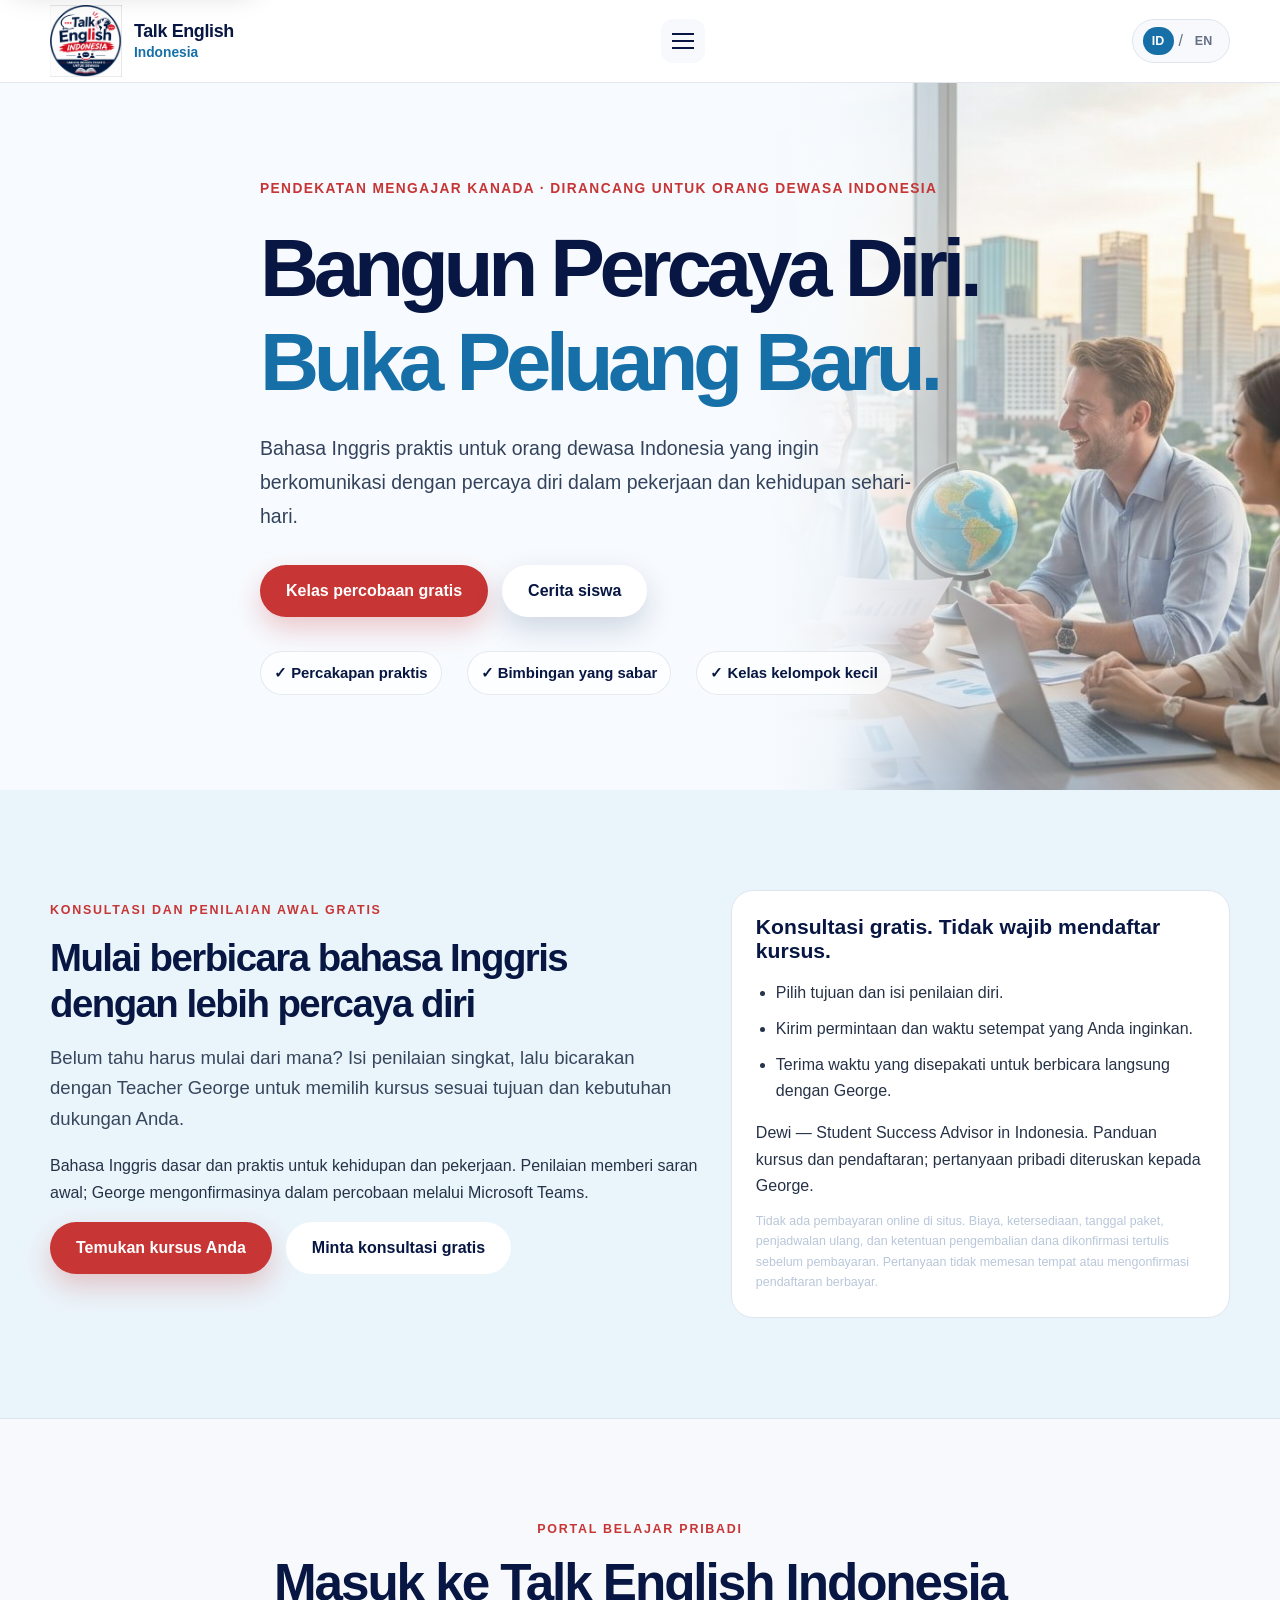
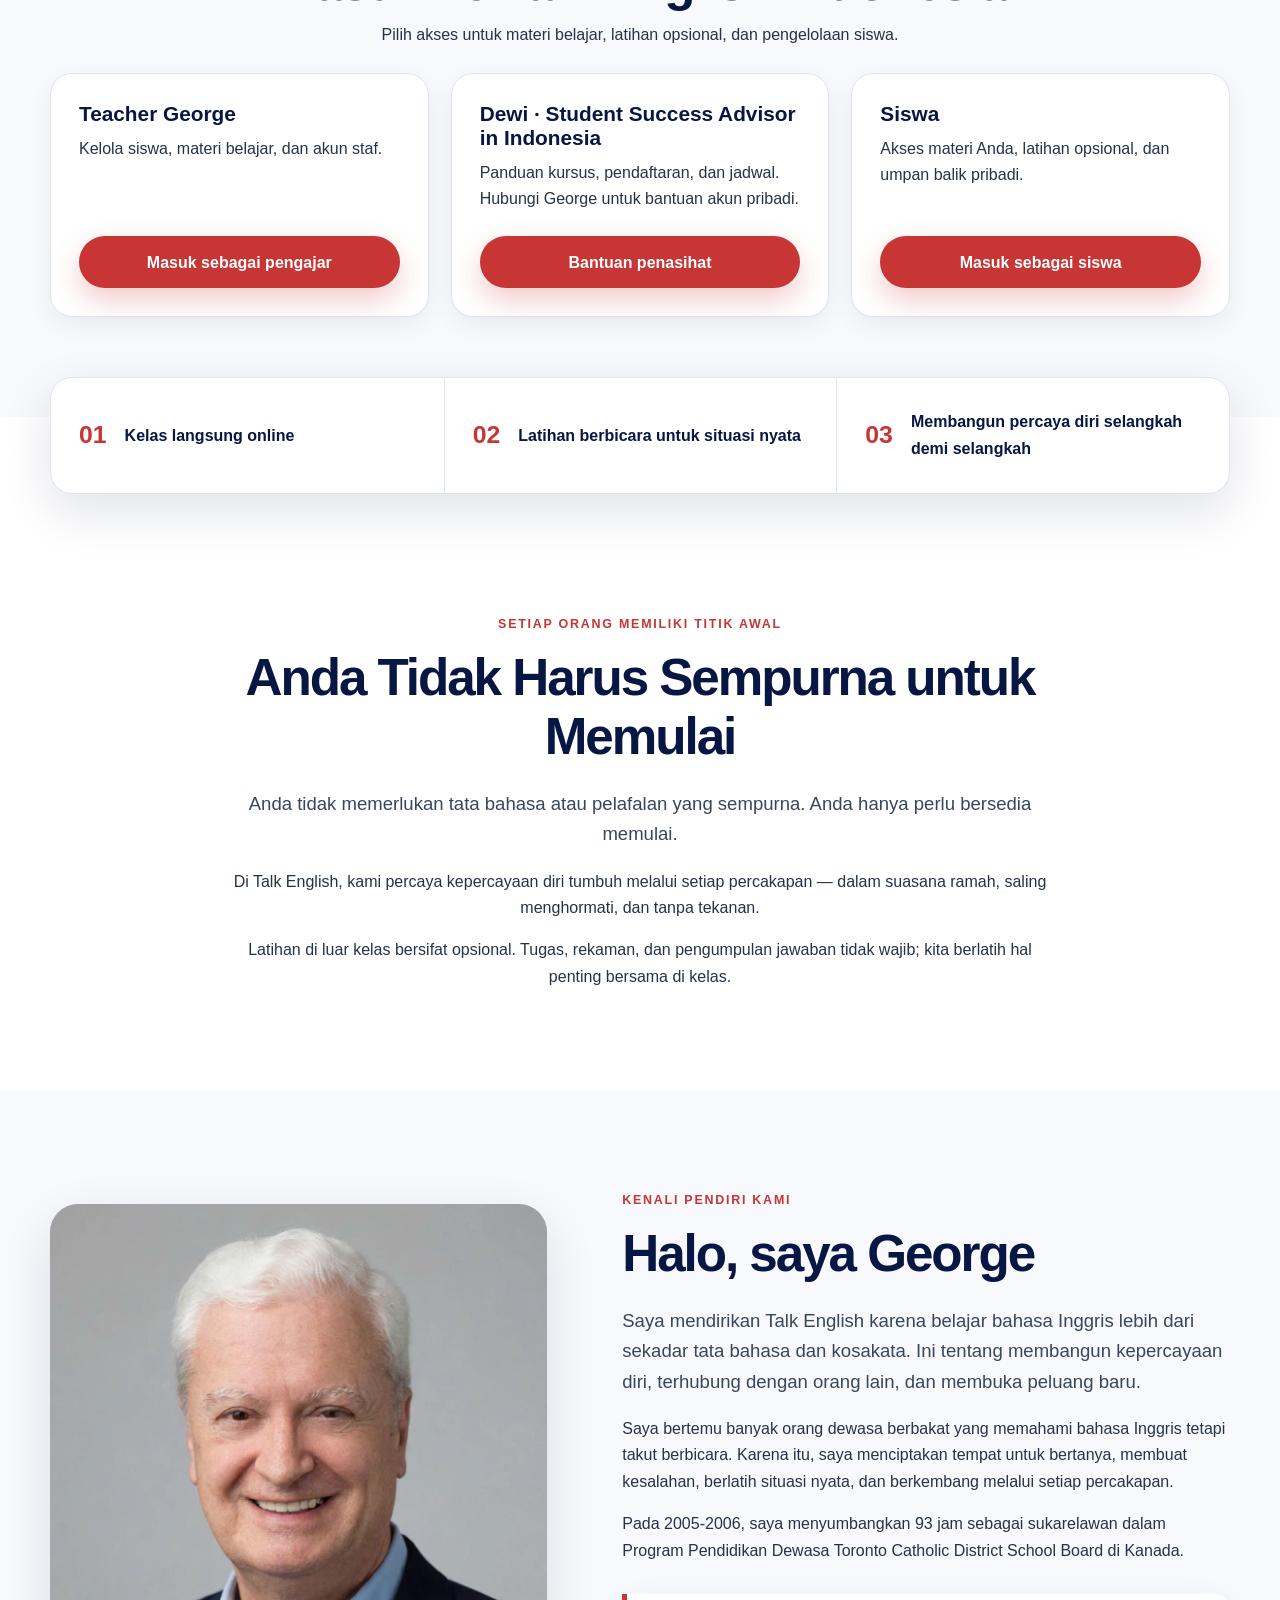
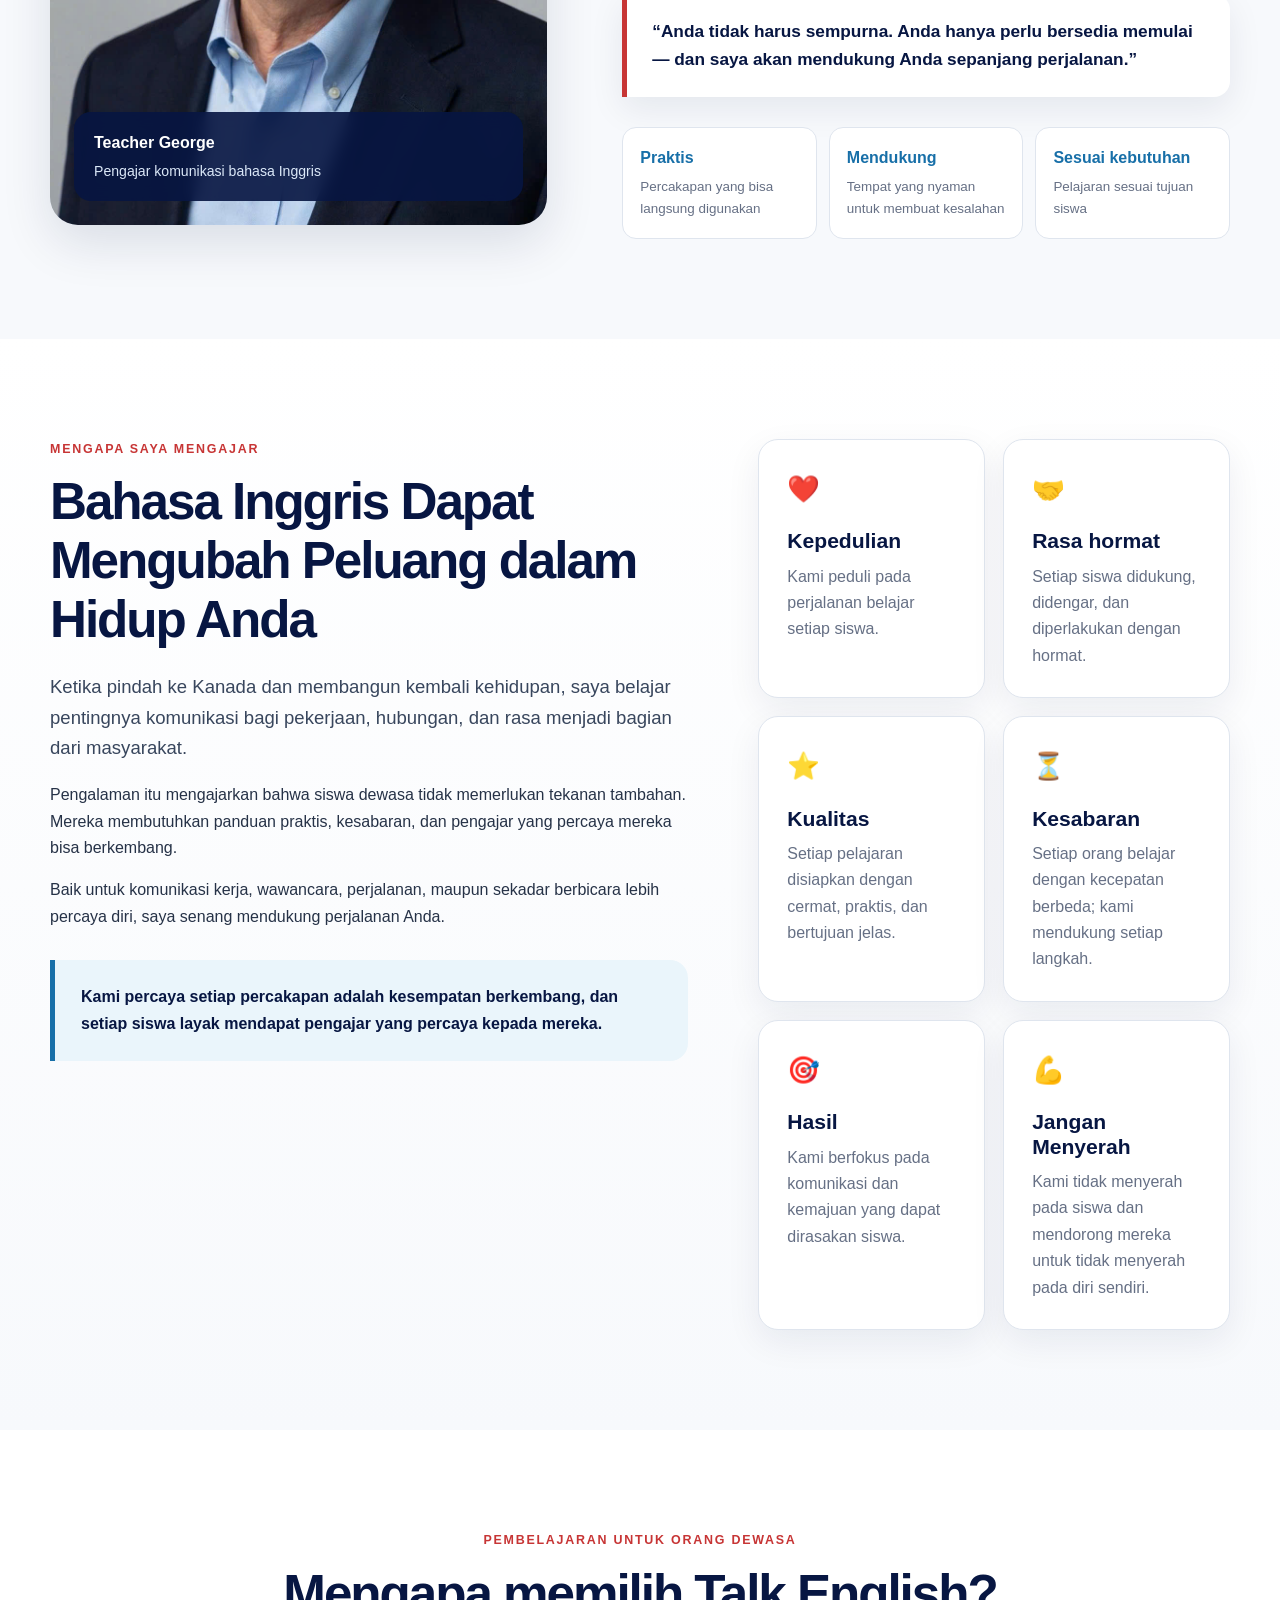
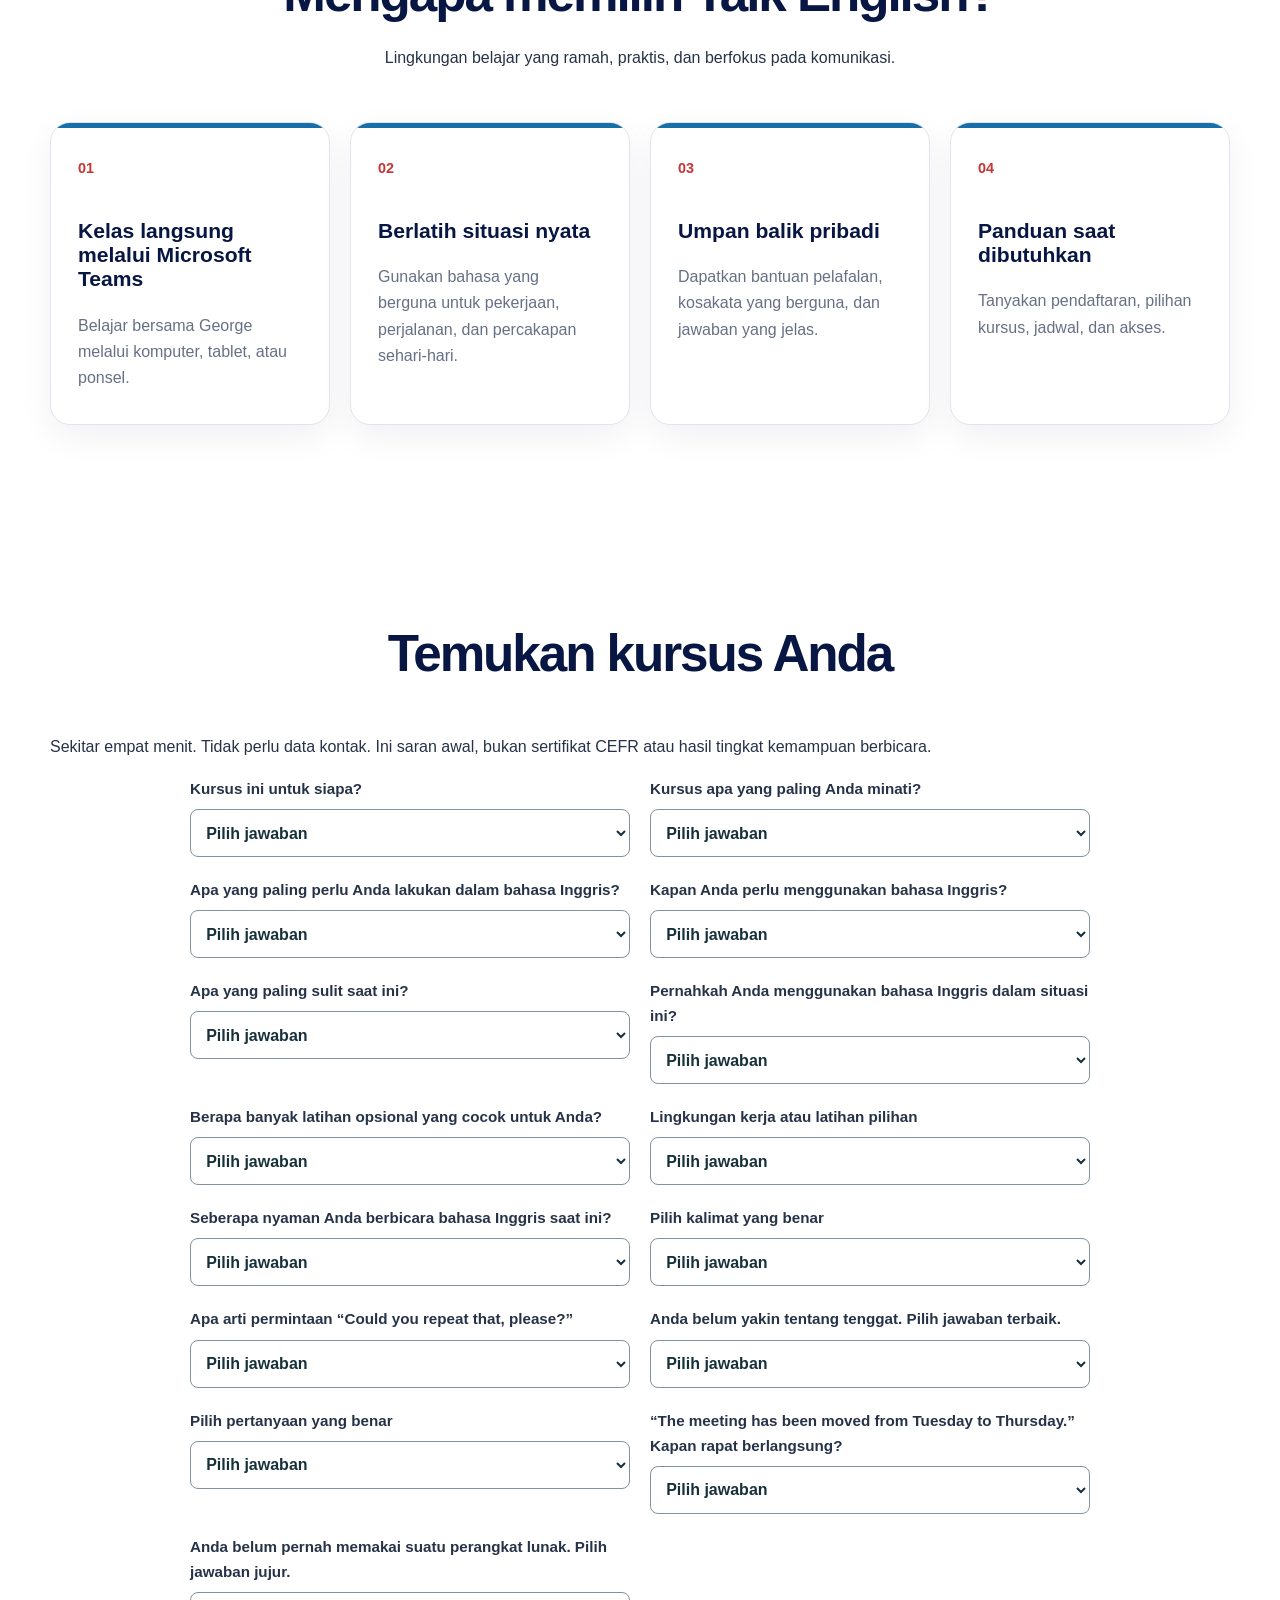
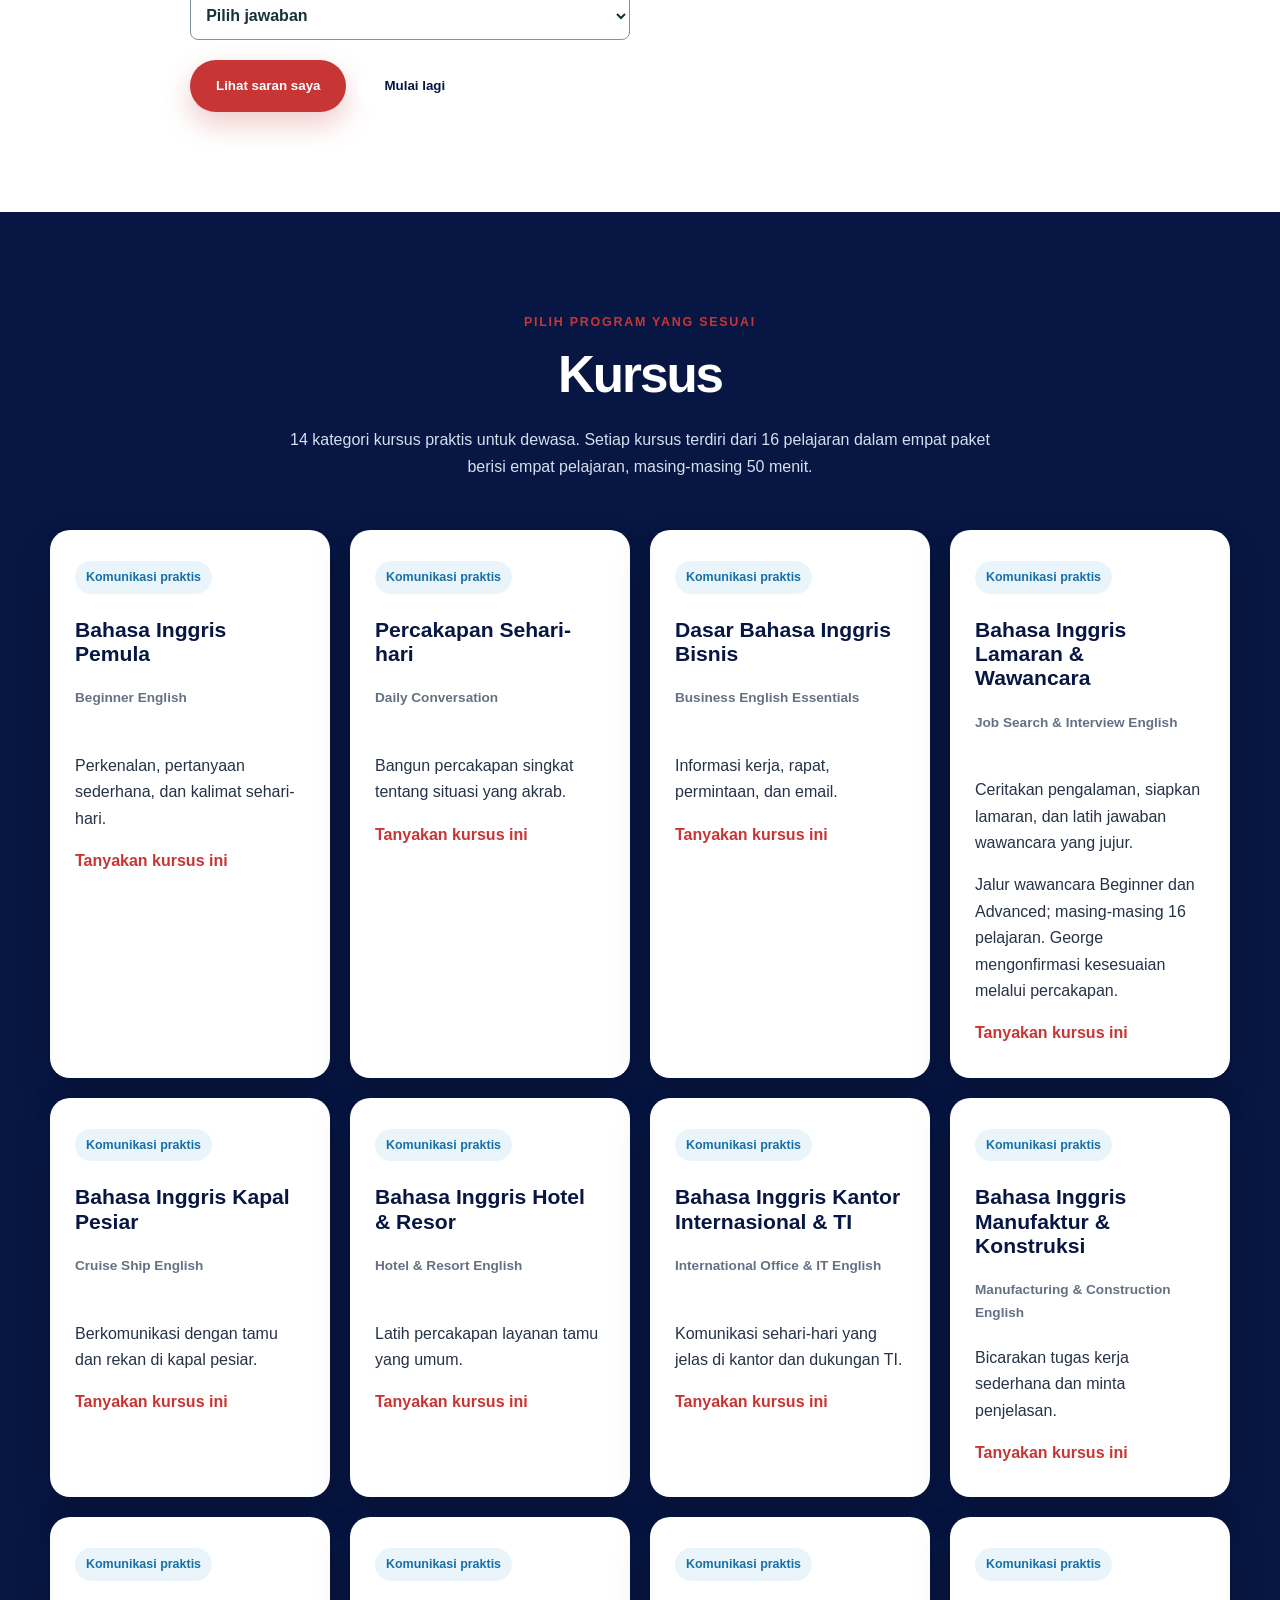
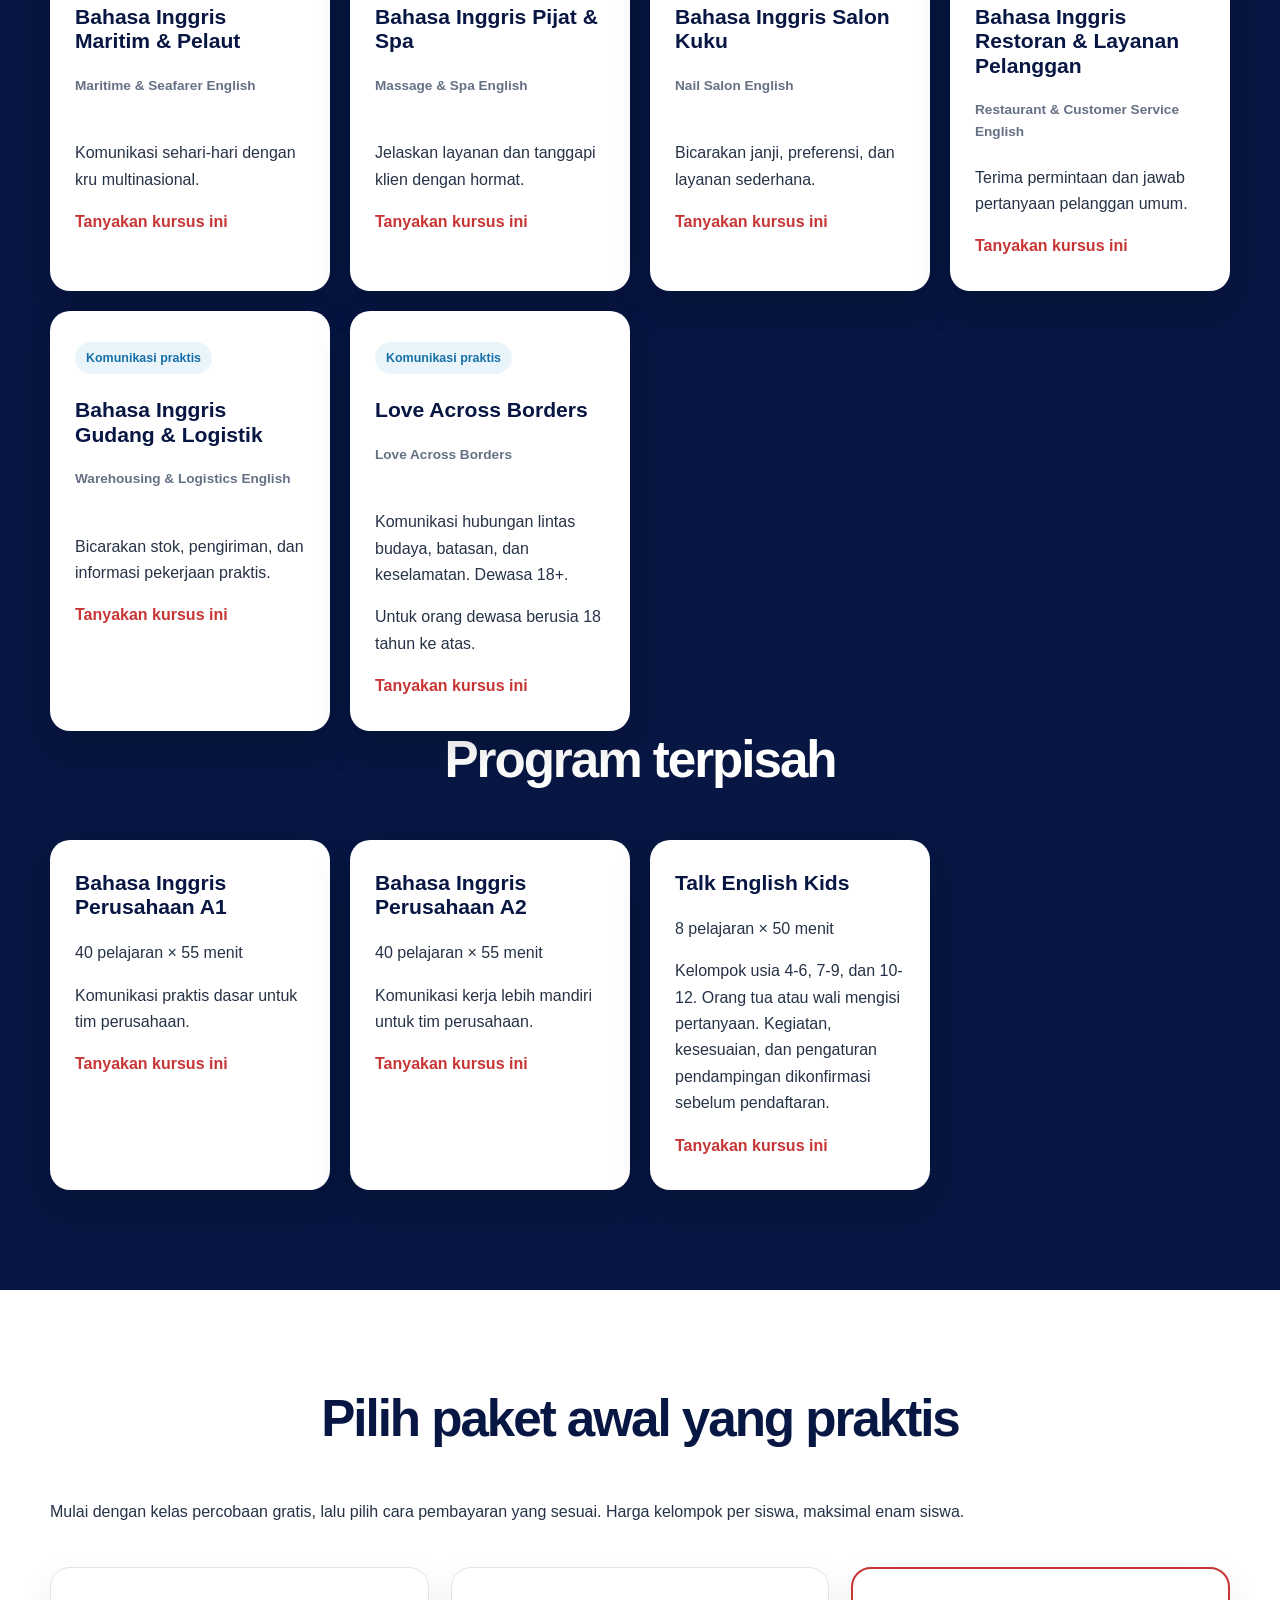
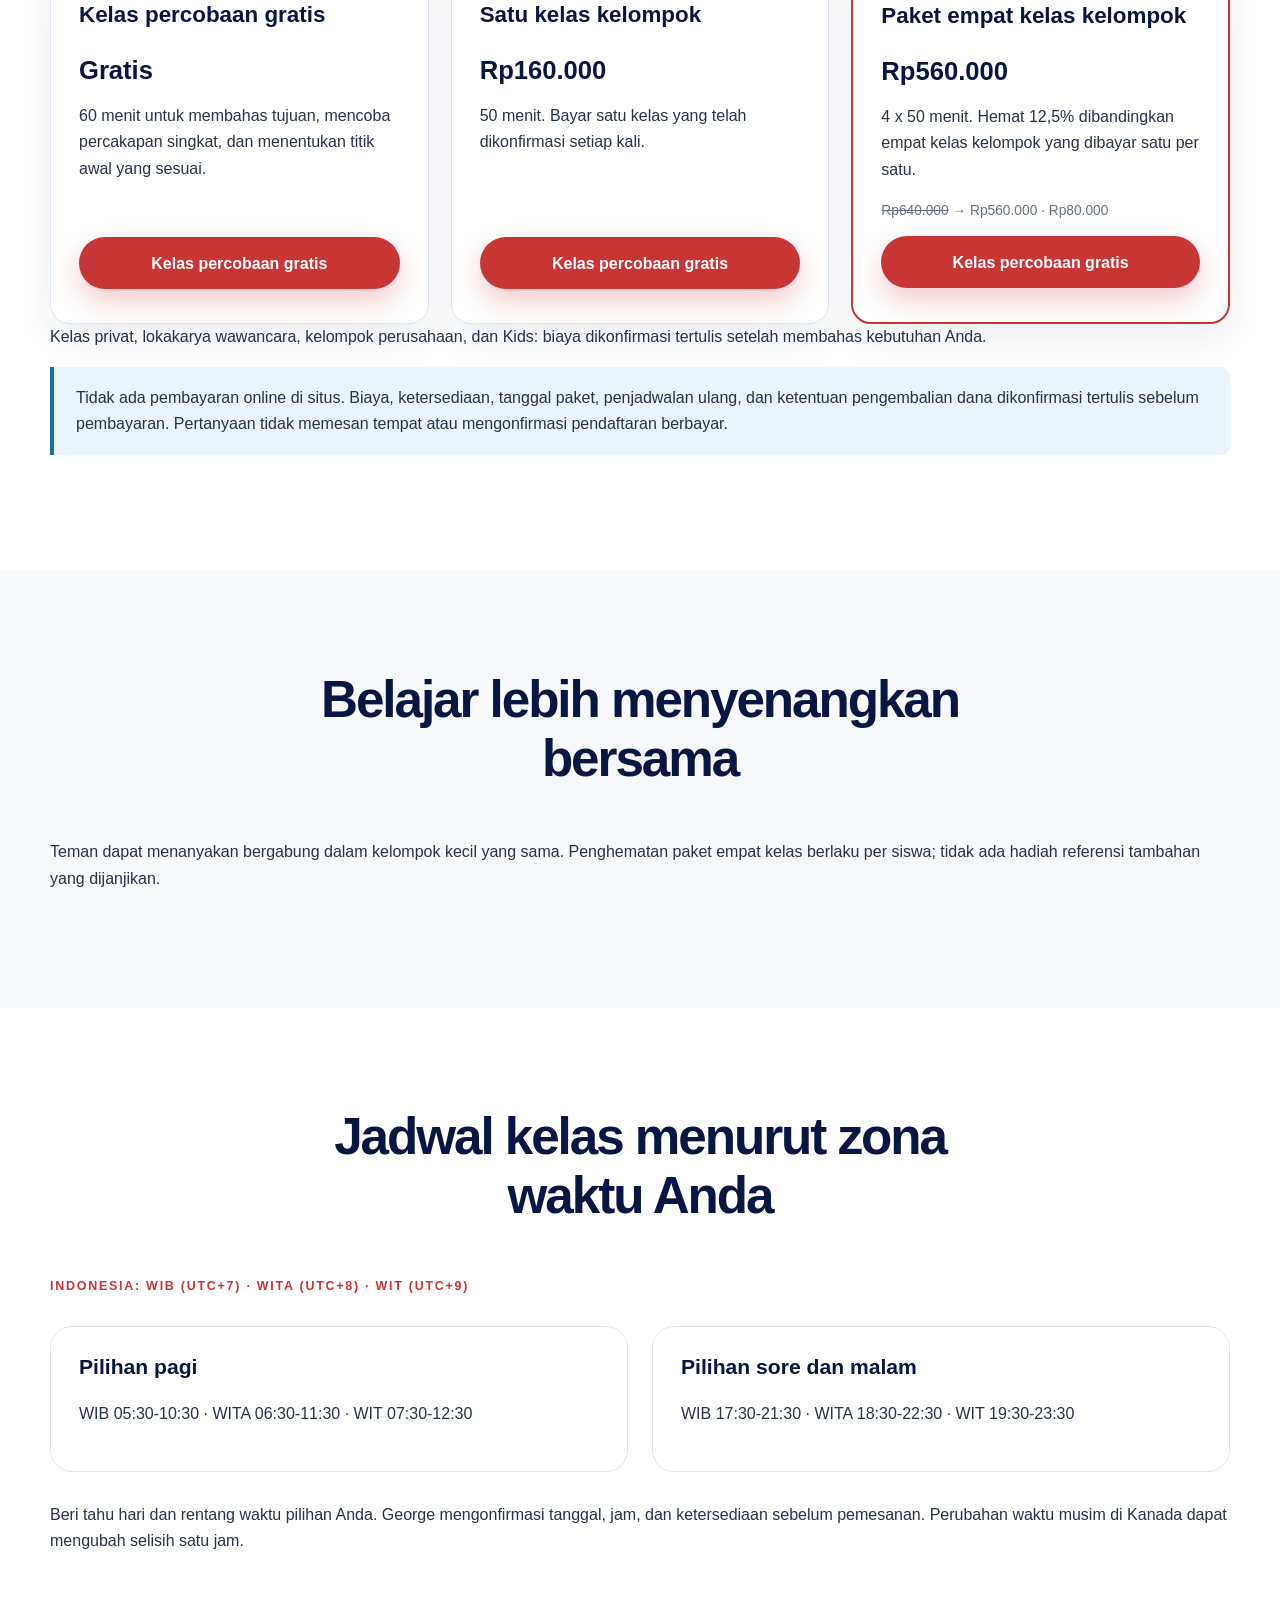
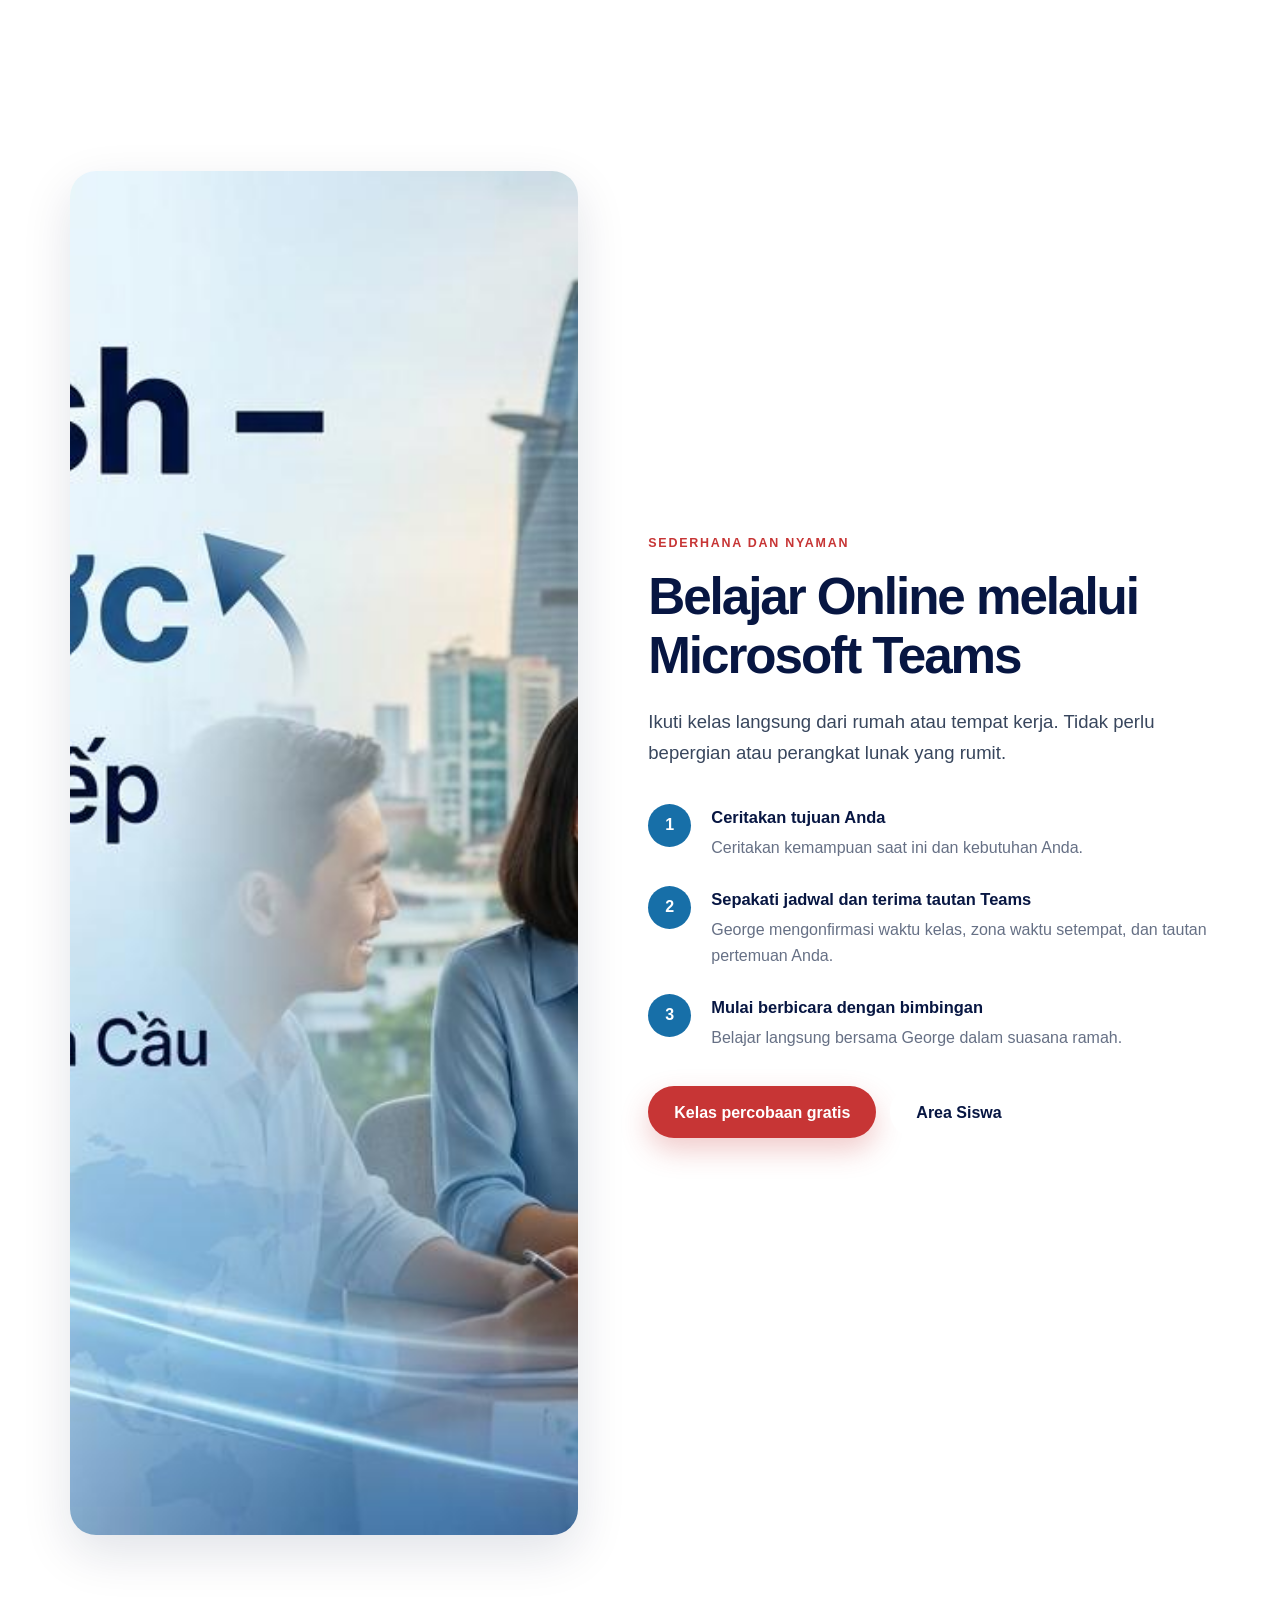
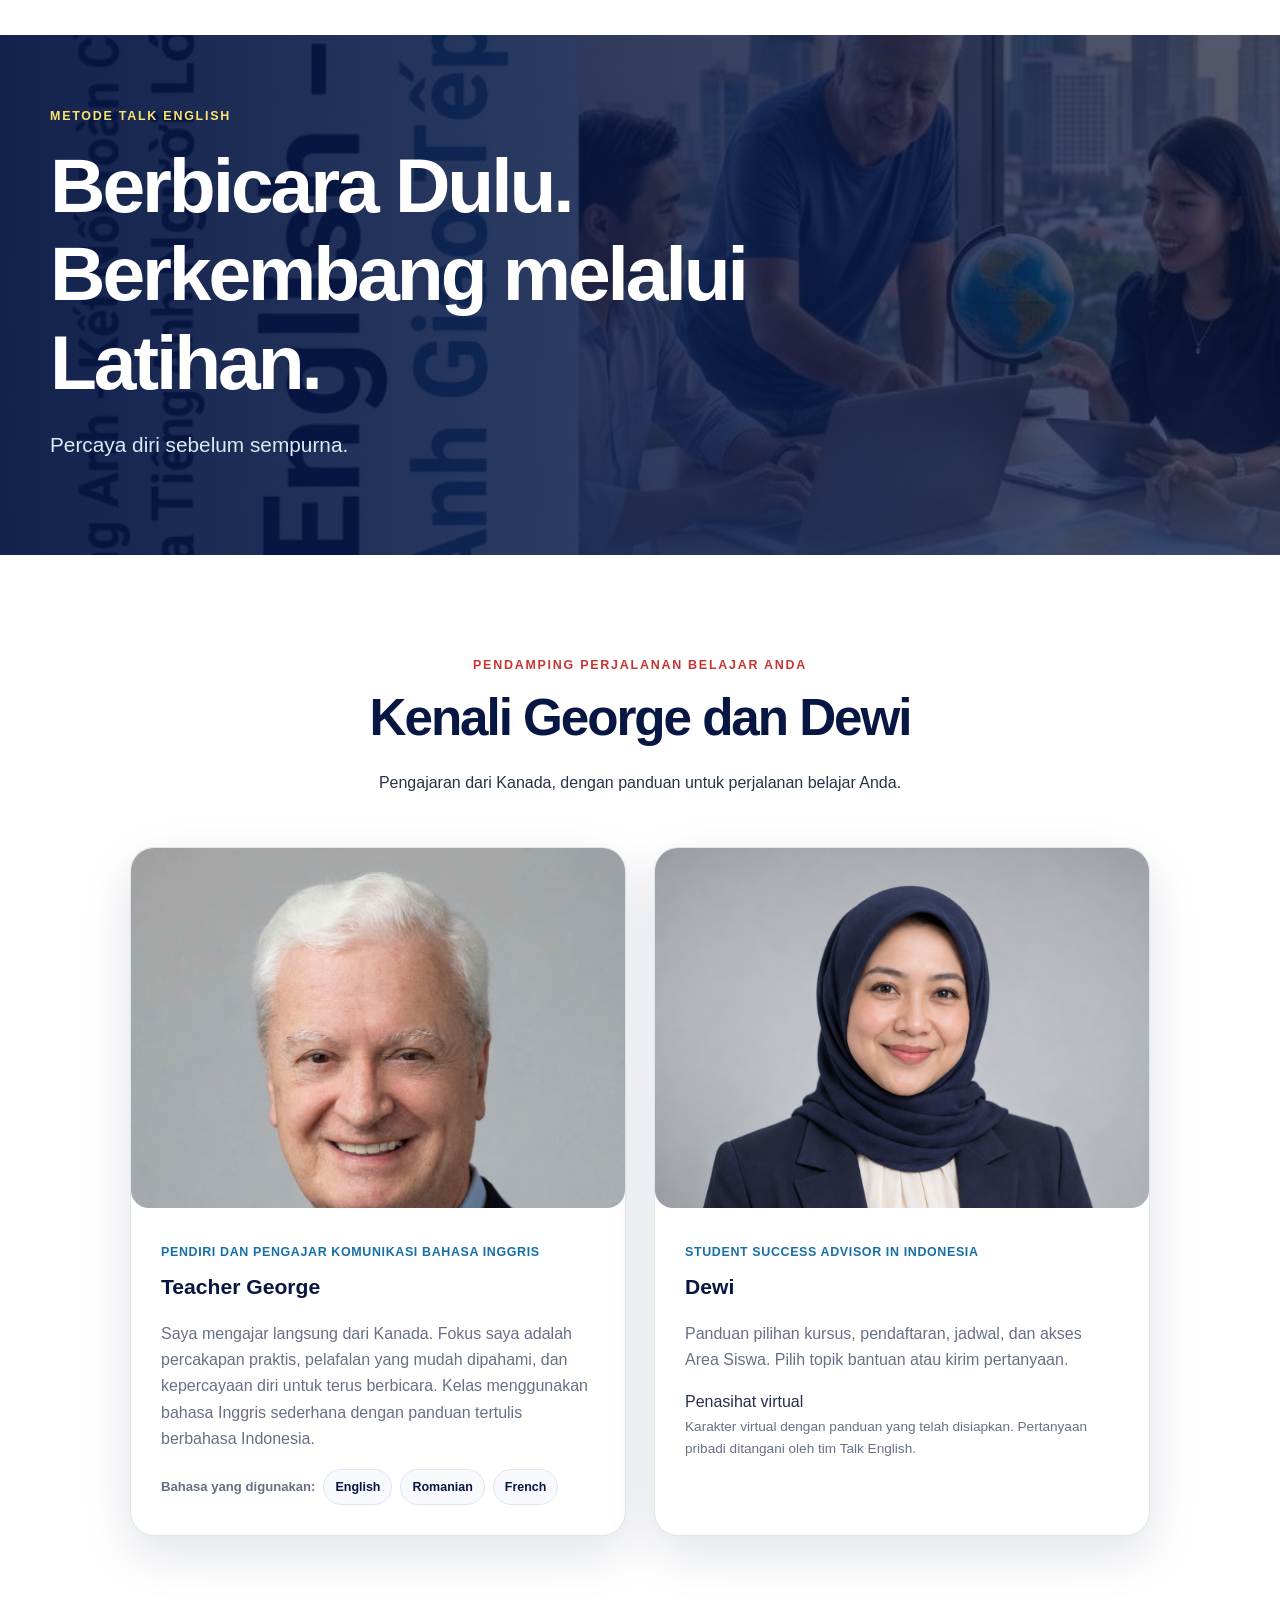
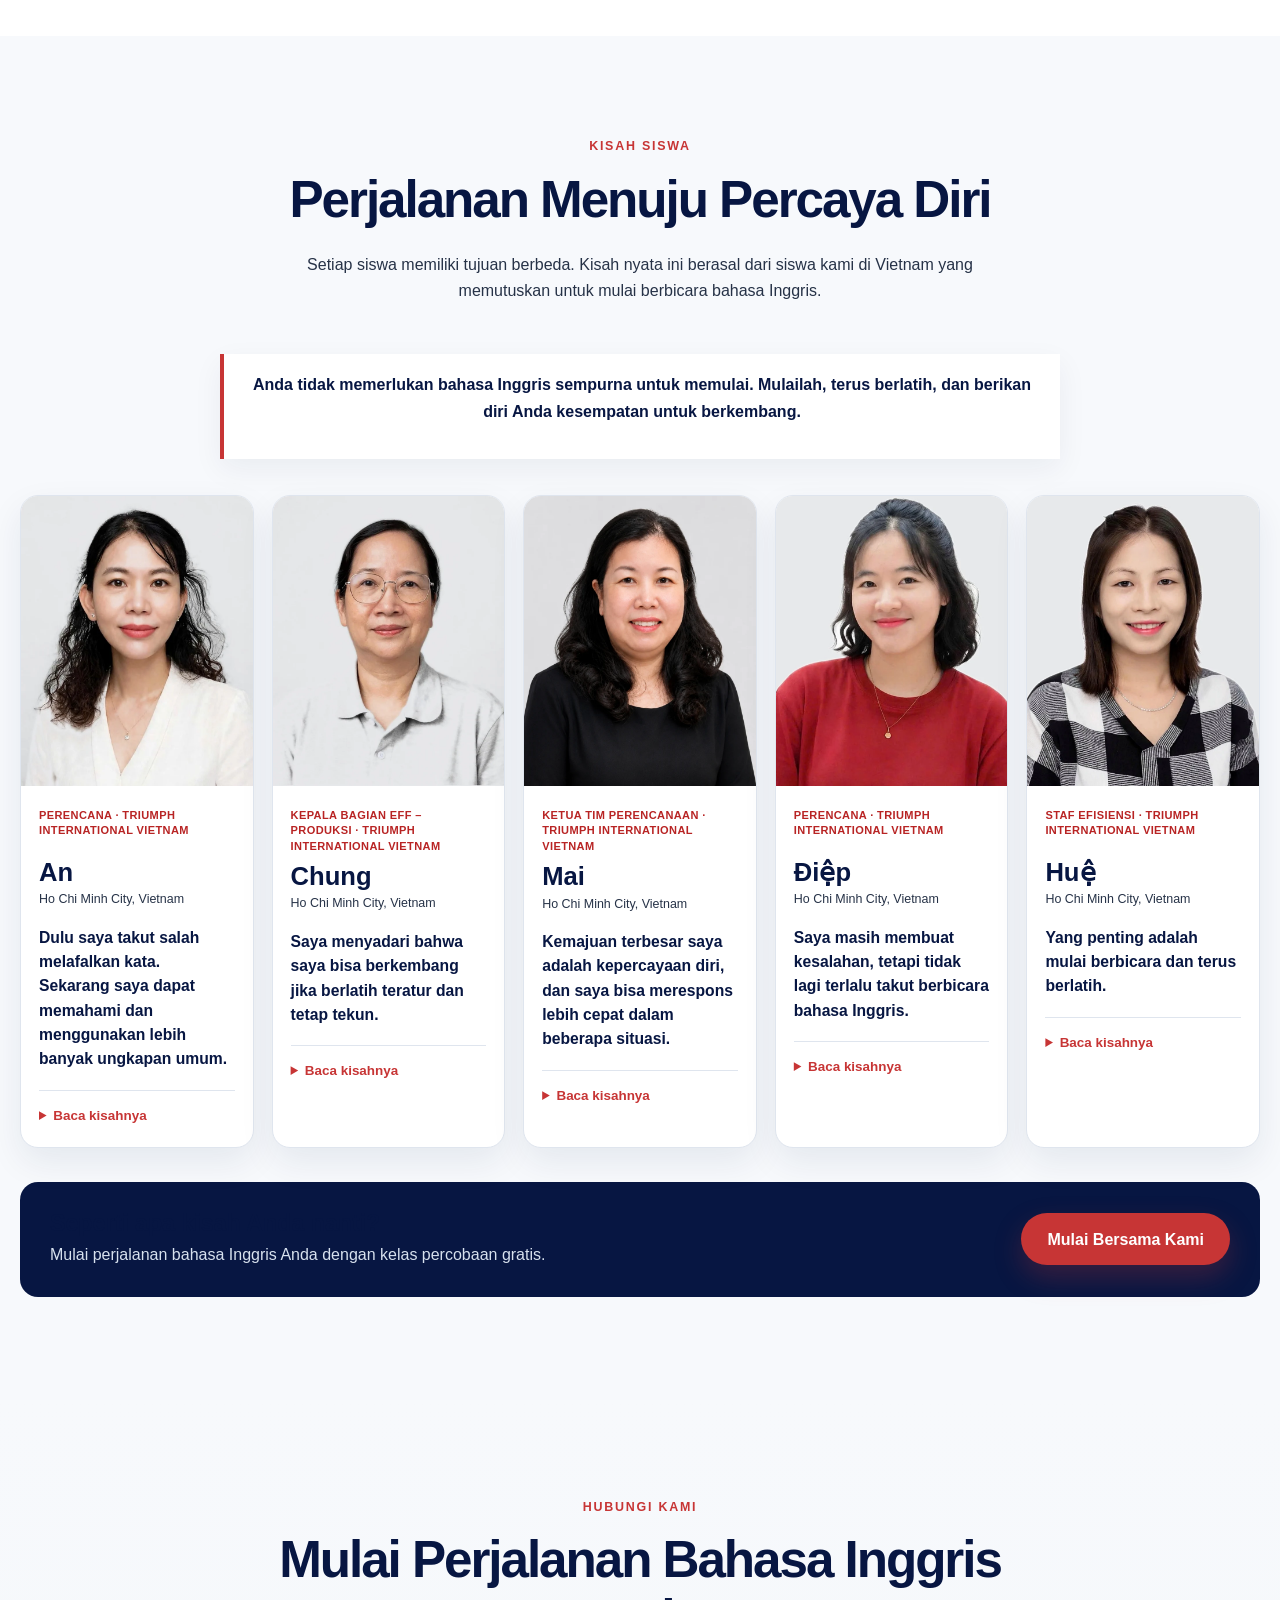
==== commit 499f4c14: "Mask source-language image text and localize navigation labels" ====
--- a/index.html
+++ b/index.html
@@ -13,10 +13,10 @@
 <meta content="Bahasa Inggris praktis untuk orang dewasa Indonesia yang ingin berkomunikasi dengan percaya diri dalam pekerjaan dan kehidupan sehari-hari." property="og:description"/>
 <meta content="id_ID" property="og:locale"/>
 
-<link href="css/style.css?v=20261026-parity" rel="stylesheet"/>
-
-<meta content="#a71930" name="theme-color"/><meta content="light" name="color-scheme"/><link href="css/parity.css?v=20261026-parity" rel="stylesheet"/></head>
-<body class="reference-parity" data-page-title="hero" id="top"><a class="skip-link" href="#main-content">Skip to main content</a>
+<link href="css/style.css?v=20261026-parity2" rel="stylesheet"/>
+
+<meta content="#a71930" name="theme-color"/><meta content="light" name="color-scheme"/><link href="css/parity.css?v=20261026-parity2" rel="stylesheet"/></head>
+<body class="reference-parity" data-page-title="hero" id="top"><a class="skip-link" data-i18n="skip" href="#main-content">Langsung ke konten utama</a>
 <header class="site-header">
 <div class="header-container">
 <a aria-label="Talk English Indonesia" class="brand" href="#top">
@@ -490,5 +490,5 @@
 <p class="release-version">Website release 2026-10-26 · Country design alignment</p></div>
 </footer>
 
-<script defer="" src="js/site-data.js?v=20261026-parity"></script><script defer="" src="js/site.js?v=20261026-parity"></script><script defer="" src="js/parity.js?v=20261026-parity"></script></body>
+<script defer="" src="js/site-data.js?v=20261026-parity2"></script><script defer="" src="js/site.js?v=20261026-parity2"></script><script defer="" src="js/parity.js?v=20261026-parity2"></script></body>
 </html>
--- a/css/parity.css
+++ b/css/parity.css
@@ -42,3 +42,7 @@
 @media(max-width:1300px){.main-navigation{display:none;position:absolute;top:100%;left:20px;right:20px;flex-direction:column;align-items:stretch;gap:0;padding:14px;background:white;border:1px solid var(--border);border-radius:14px;box-shadow:var(--shadow);max-height:calc(100dvh - 100px);overflow:auto}.main-navigation.is-open{display:flex}.main-navigation a{display:block;padding:12px}.menu-toggle{display:block;flex-shrink:0;margin-left:auto}.language-switcher{flex-shrink:0}}
 @media(max-width:760px){#pricing .pricing-grid,.two-grid{grid-template-columns:1fr}.enquiry-form{grid-template-columns:1fr}.form-full{grid-column:1}.action-row .button{max-width:100%;text-align:center}.enquiry-panel{padding:24px 18px}.hero-actions{flex-wrap:wrap}html[lang=th] .hero h1{font-size:clamp(2.2rem,8vw,3rem)}.optional-assessment{padding:14px}.section .container{min-width:0}}
 @media(prefers-reduced-motion:reduce){html{scroll-behavior:auto}*,*::before,*::after{animation-duration:.01ms!important;transition-duration:.01ms!important}}
+
+/* Mask Vietnamese lettering baked into the shared reference photograph. */
+.hero-overlay{background:linear-gradient(90deg,#f7fbff 0%,#f7fbff 60%,rgba(247,251,255,.94) 65%,rgba(247,251,255,.25) 78%,rgba(247,251,255,0) 100%)}
+@media(max-width:760px){.hero-overlay{background:rgba(247,251,255,.98)}}
